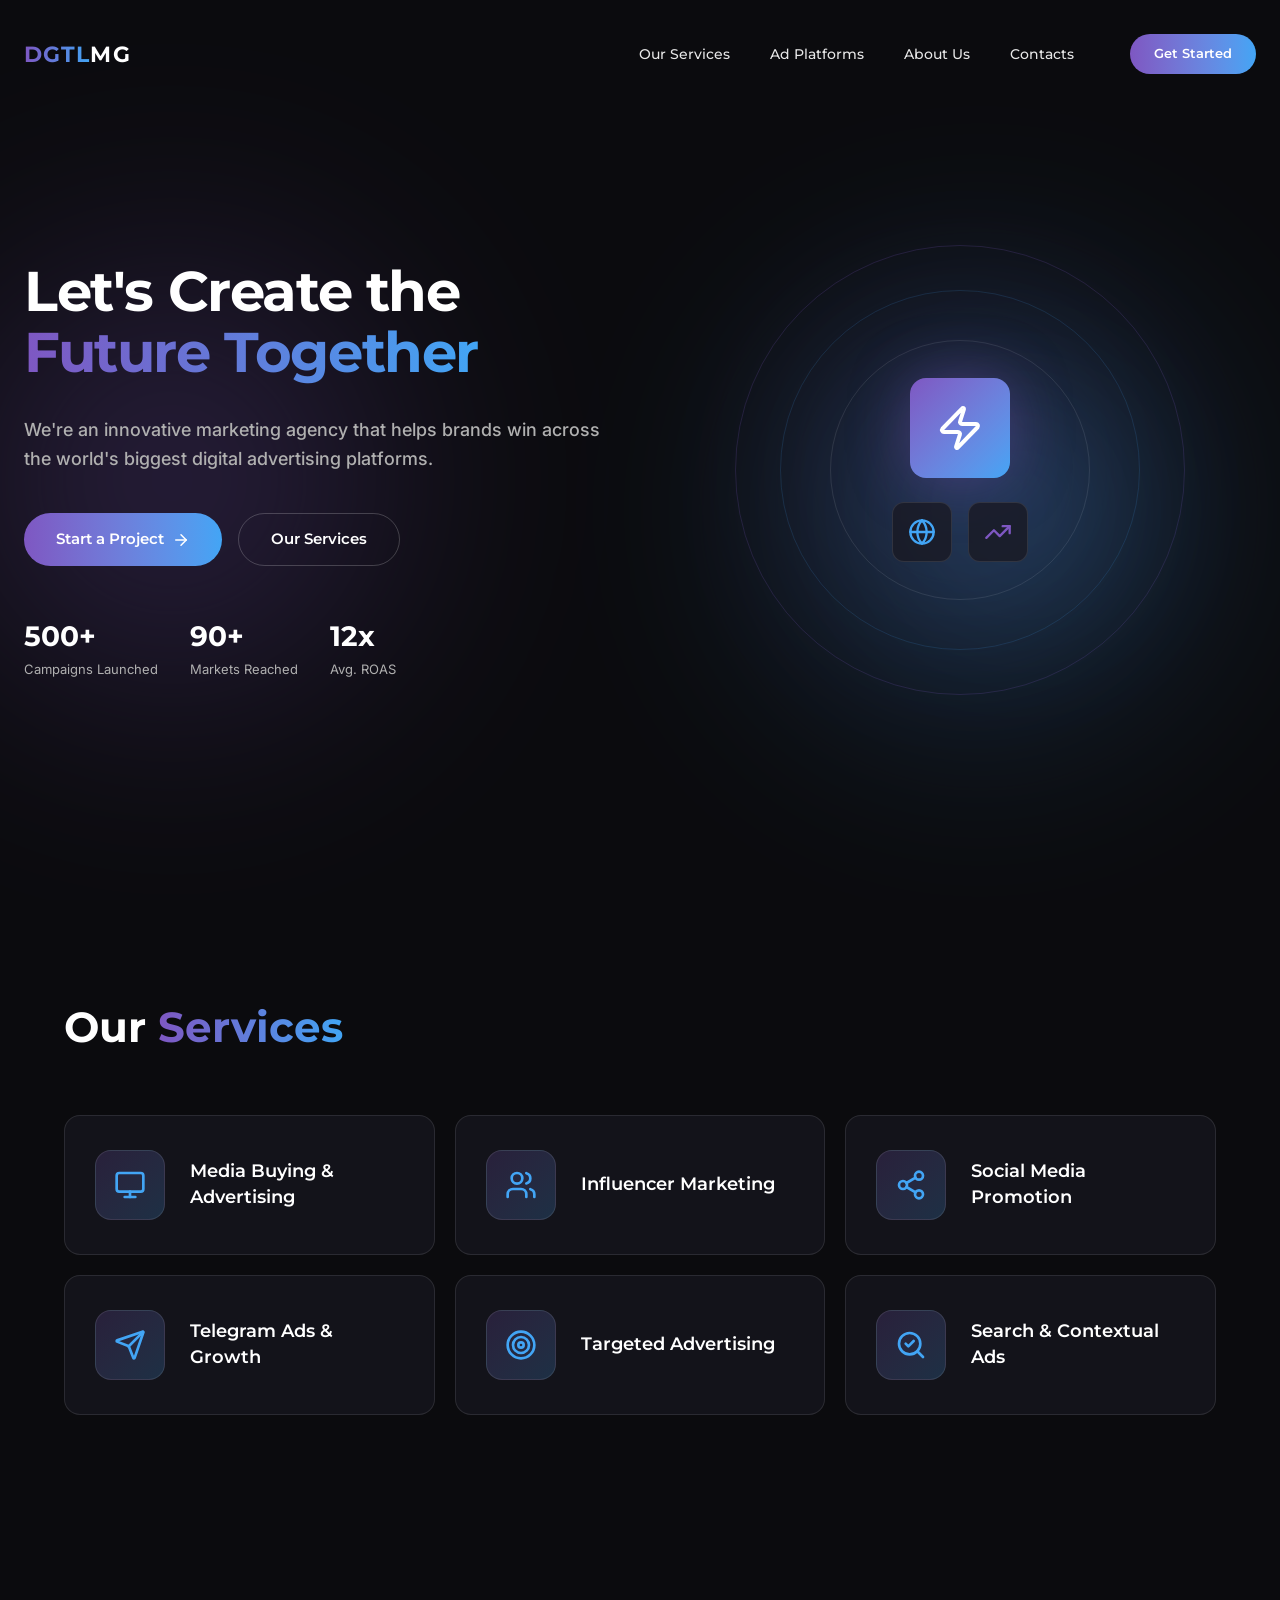
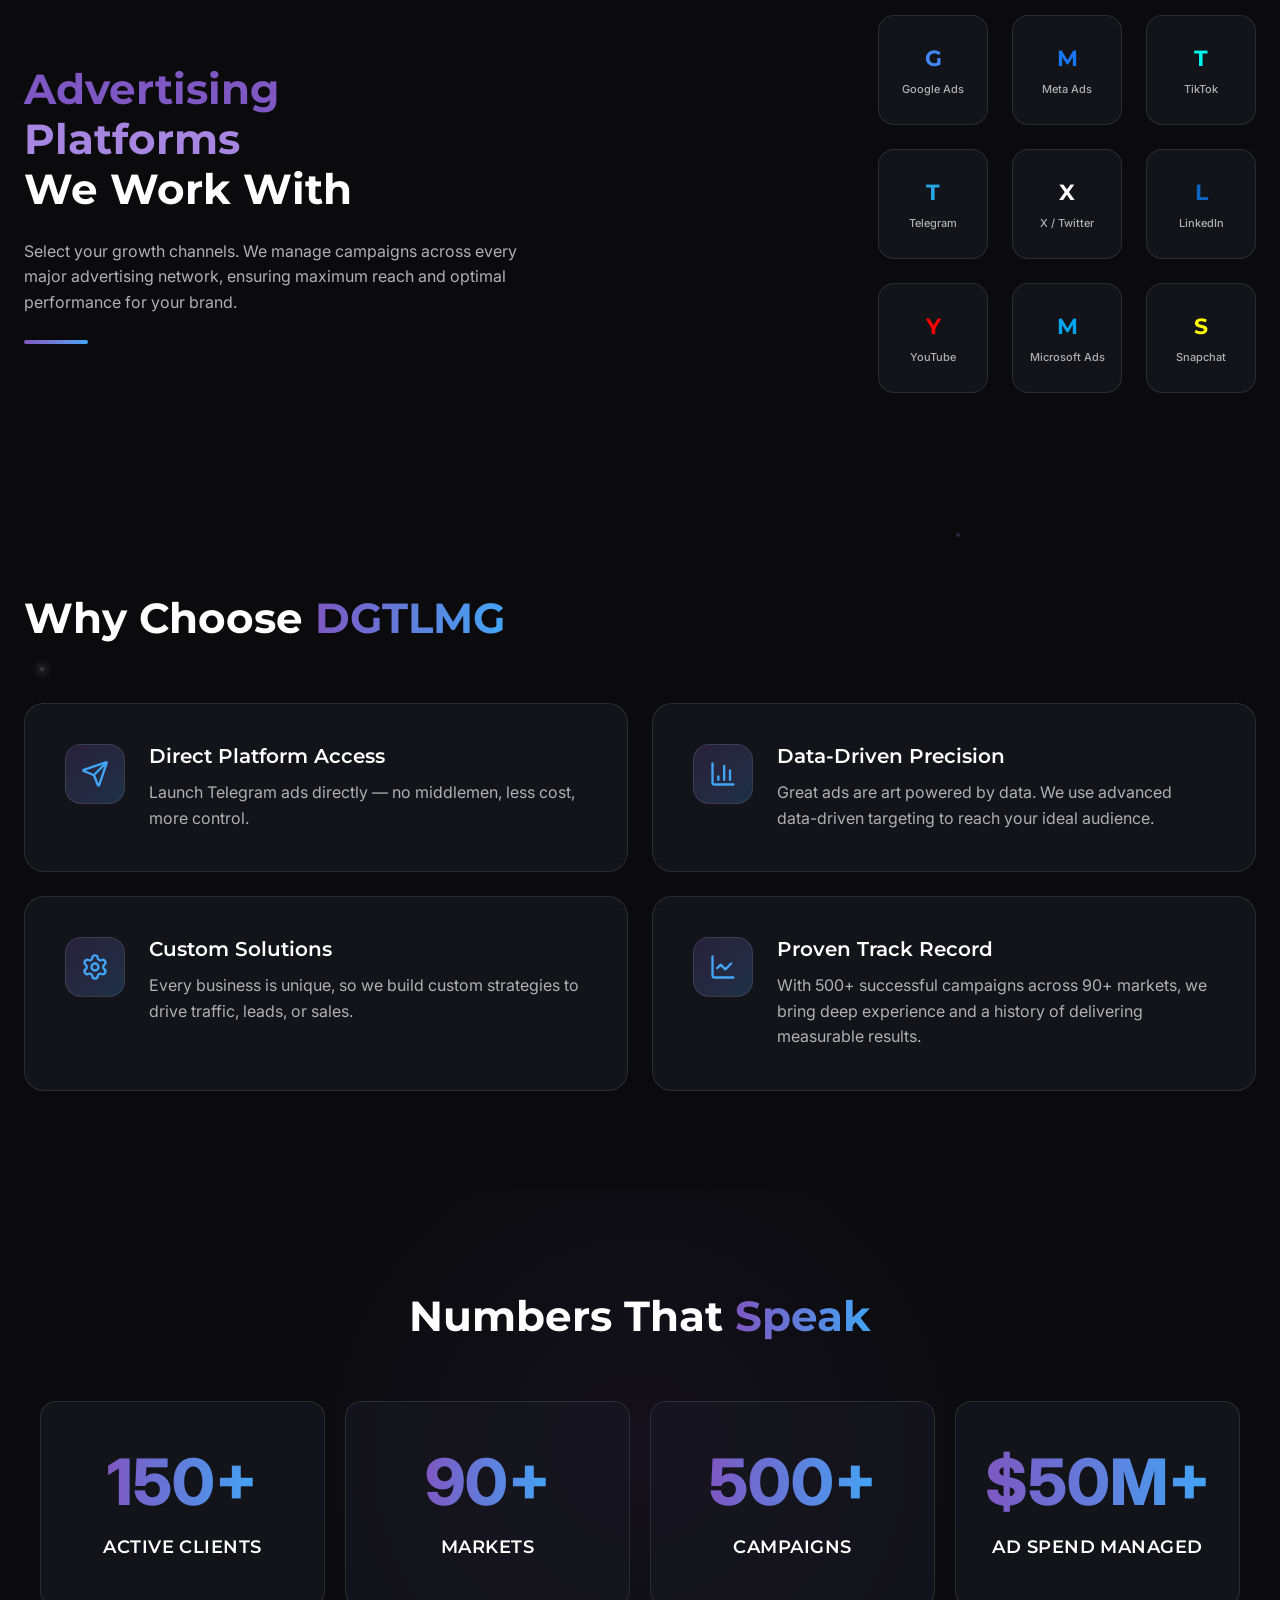
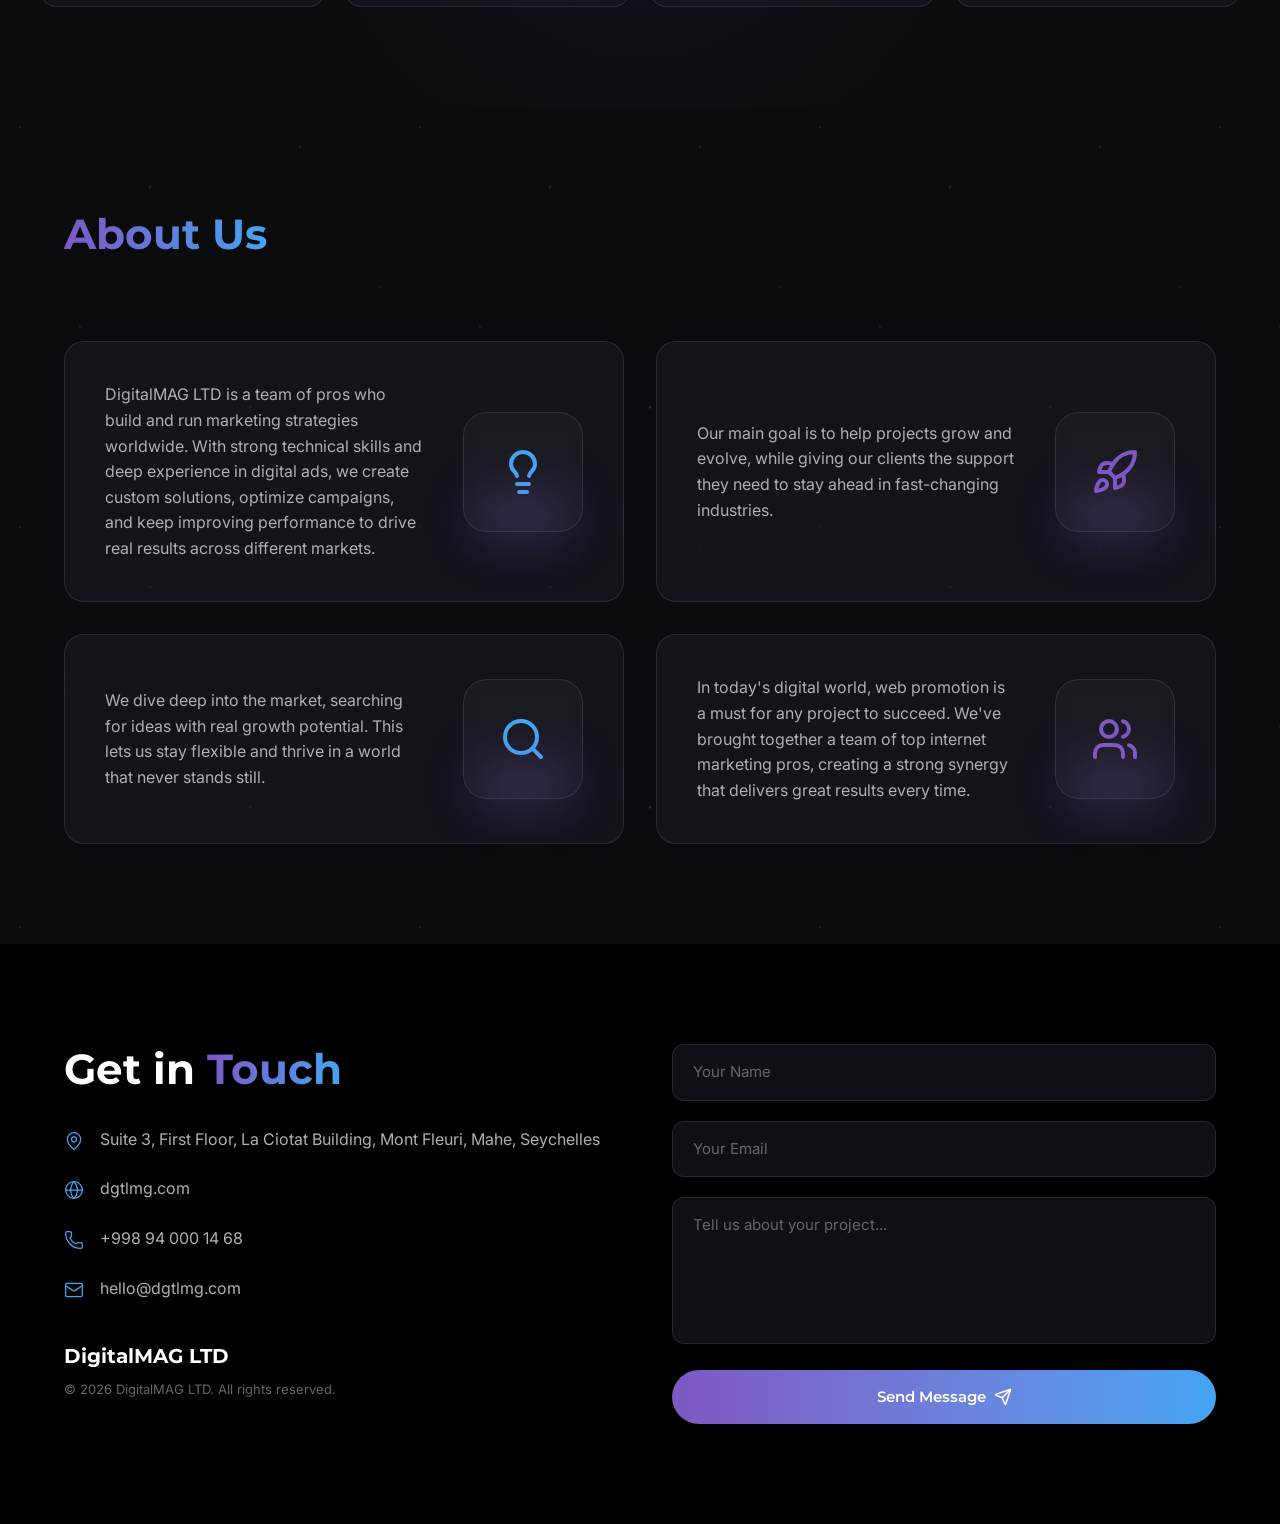
==== index.html @ 343bc70a "Add files via upload" ====
<!DOCTYPE html>
<!-- saved from url=(0044)https://digital-marketing-growth.vercel.app/ -->
<html lang="en"><head><meta http-equiv="Content-Type" content="text/html; charset=UTF-8"><meta name="viewport" content="width=device-width, initial-scale=1"><link rel="preload" href="https://digital-marketing-growth.vercel.app/_next/static/media/4cf2300e9c8272f7-s.p.woff2" as="font" crossorigin="" type="font/woff2"><link rel="preload" href="https://digital-marketing-growth.vercel.app/_next/static/media/93f479601ee12b01-s.p.woff2" as="font" crossorigin="" type="font/woff2"><link rel="stylesheet" href="./index_files/de70bee13400563f.css" data-precedence="next"><link rel="stylesheet" href="./index_files/10db86feacef143e.css" data-precedence="next"><link rel="preload" as="script" fetchpriority="low" href="./index_files/webpack-6a4065611655be22.js"><script src="./index_files/4bd1b696-c023c6e3521b1417.js" async=""></script><script src="./index_files/255-8f20bdc73ed7946c.js" async=""></script><script src="./index_files/main-app-8325d46b281e2127.js" async=""></script><script src="./index_files/861-551e7a9cdf59d67b.js" async=""></script><script src="./index_files/layout-dff4c12f1eebd4c9.js" async=""></script><script src="./index_files/668-45181390eb81a93e.js" async=""></script><script src="./index_files/page-0e454d555f3ea080.js" async=""></script><meta name="next-size-adjust" content=""><title>DGTLMG - Digital Marketing Agency | Performance Advertising</title><meta name="description" content="DGTLMG is a performance-driven digital marketing agency delivering comprehensive advertising solutions across all major global platforms."><link rel="icon" href="https://digital-marketing-growth.vercel.app/favicon.ico" type="image/x-icon" sizes="16x16"><script src="./index_files/polyfills-42372ed130431b0a.js" nomodule=""></script><style type="text/css" data-styled-jsx="">@keyframes spin-slow{from{transform:rotate(0deg)}to{transform:rotate(360deg)}}@keyframes spin-slow-reverse{from{transform:rotate(360deg)}to{transform:rotate(0deg)}}.animate-spin-slow{animation:spin-slow 30s linear infinite}.animate-spin-slow-reverse{animation:spin-slow-reverse 25s linear infinite}</style><script src="./index_files/script.js" defer="" data-sdkn="@vercel/analytics/next" data-sdkv="1.6.1" data-disable-auto-track="1"></script></head><body class="__variable_188709 __variable_9a8899 antialiased"><div hidden=""><!--$--><!--/$--></div><header class="fixed top-0 left-0 right-0 z-[1000] transition-all duration-300 ease-in-out bg-[#0b0b0e]/80 backdrop-blur-md border-b border-white/10 py-3"><div class="container mx-auto px-6"><div class="flex items-center justify-between h-[60px]"><a href="https://digital-marketing-growth.vercel.app/" class="text-white font-display font-bold text-[22px] tracking-wide whitespace-nowrap" style="letter-spacing:0.05em"><span class="text-gradient">DGTL</span>MG</a><nav class="hidden md:flex items-center space-x-10"><a href="https://digital-marketing-growth.vercel.app/#services" class="text-white font-display font-medium text-[14px] opacity-90 hover:text-[#42a5f5] transition-colors duration-200">Our Services</a><a href="https://digital-marketing-growth.vercel.app/#platforms" class="text-white font-display font-medium text-[14px] opacity-90 hover:text-[#42a5f5] transition-colors duration-200">Ad Platforms</a><a href="https://digital-marketing-growth.vercel.app/#about" class="text-white font-display font-medium text-[14px] opacity-90 hover:text-[#42a5f5] transition-colors duration-200">About Us</a><a href="https://digital-marketing-growth.vercel.app/#contact" class="text-white font-display font-medium text-[14px] opacity-90 hover:text-[#42a5f5] transition-colors duration-200">Contacts</a><a href="https://digital-marketing-growth.vercel.app/#contact" class="ml-4 px-6 py-2.5 rounded-full bg-gradient-to-r from-[#7e57c2] to-[#42a5f5] text-white font-display font-semibold text-[13px] hover:opacity-90 transition-opacity duration-200">Get Started</a></nav><button class="md:hidden text-white p-2" aria-label="Toggle Menu"><svg xmlns="http://www.w3.org/2000/svg" width="28" height="28" viewBox="0 0 24 24" fill="none" stroke="currentColor" stroke-width="2" stroke-linecap="round" stroke-linejoin="round" class="lucide lucide-menu" aria-hidden="true"><path d="M4 5h16"></path><path d="M4 12h16"></path><path d="M4 19h16"></path></svg></button></div></div><div class="fixed inset-0 top-[87px] bg-[#0b0b0e] z-[999] transition-transform duration-300 flex flex-col p-8 space-y-6 md:hidden translate-x-full"><a href="https://digital-marketing-growth.vercel.app/#services" class="text-white font-display font-medium text-[20px] hover:text-[#42a5f5]">Our Services</a><a href="https://digital-marketing-growth.vercel.app/#platforms" class="text-white font-display font-medium text-[20px] hover:text-[#42a5f5]">Ad Platforms</a><a href="https://digital-marketing-growth.vercel.app/#about" class="text-white font-display font-medium text-[20px] hover:text-[#42a5f5]">About Us</a><a href="https://digital-marketing-growth.vercel.app/#contact" class="text-white font-display font-medium text-[20px] hover:text-[#42a5f5]">Contacts</a><a href="https://digital-marketing-growth.vercel.app/#contact" class="inline-block text-center px-6 py-3 rounded-full bg-gradient-to-r from-[#7e57c2] to-[#42a5f5] text-white font-display font-semibold text-[16px]">Get Started</a></div></header><section class="jsx-91882acf4100af8b relative min-h-[100vh] w-full bg-[#0b0b0e] overflow-hidden flex items-center pt-[140px] pb-[100px]"><div style="background:radial-gradient(circle, #7e57c2 0%, transparent 70%)" class="jsx-91882acf4100af8b absolute top-[20%] left-[-10%] w-[600px] h-[600px] rounded-full pointer-events-none z-0 opacity-40 blur-[120px]"></div><div style="background:radial-gradient(circle, #42a5f5 0%, transparent 70%)" class="jsx-91882acf4100af8b absolute bottom-[10%] right-[0%] w-[600px] h-[600px] rounded-full pointer-events-none z-0 opacity-30 blur-[100px]"></div><div class="jsx-91882acf4100af8b container relative z-10 mx-auto px-6 grid grid-cols-1 lg:grid-cols-2 lg:gap-12 items-center"><div class="jsx-91882acf4100af8b flex flex-col max-w-[585px] order-2 lg:order-1 mt-10 lg:mt-0"><h1 class="jsx-91882acf4100af8b text-[44px] sm:text-[56px] font-bold text-white leading-[1.1] mb-8 font-display tracking-tight">Let's Create the <br class="jsx-91882acf4100af8b"><span class="jsx-91882acf4100af8b text-gradient">Future Together</span></h1><div class="jsx-91882acf4100af8b space-y-6"><p class="jsx-91882acf4100af8b text-[18px] text-[#b0b0b0] font-medium leading-[1.6] font-body">We're an innovative marketing agency that helps brands win across the world's biggest digital advertising platforms.</p></div><div class="jsx-91882acf4100af8b flex flex-wrap gap-4 mt-10"><a href="https://digital-marketing-growth.vercel.app/#contact" class="jsx-91882acf4100af8b inline-flex items-center gap-2 px-8 py-3.5 rounded-full bg-gradient-to-r from-[#7e57c2] to-[#42a5f5] text-white font-display font-semibold text-[15px] hover:opacity-90 transition-opacity duration-200">Start a Project <svg xmlns="http://www.w3.org/2000/svg" width="18" height="18" viewBox="0 0 24 24" fill="none" stroke="currentColor" stroke-width="2" stroke-linecap="round" stroke-linejoin="round" class="lucide lucide-arrow-right" aria-hidden="true"><path d="M5 12h14"></path><path d="m12 5 7 7-7 7"></path></svg></a><a href="https://digital-marketing-growth.vercel.app/#services" class="jsx-91882acf4100af8b inline-flex items-center gap-2 px-8 py-3.5 rounded-full border border-white/20 text-white font-display font-semibold text-[15px] hover:border-white/40 transition-colors duration-200">Our Services</a></div><div class="jsx-91882acf4100af8b flex gap-8 mt-12"><div class="jsx-91882acf4100af8b"><p class="jsx-91882acf4100af8b text-[28px] font-bold text-white font-display">500+</p><p class="jsx-91882acf4100af8b text-[13px] text-[#b0b0b0]">Campaigns Launched</p></div><div class="jsx-91882acf4100af8b"><p class="jsx-91882acf4100af8b text-[28px] font-bold text-white font-display">90+</p><p class="jsx-91882acf4100af8b text-[13px] text-[#b0b0b0]">Markets Reached</p></div><div class="jsx-91882acf4100af8b"><p class="jsx-91882acf4100af8b text-[28px] font-bold text-white font-display">12x</p><p class="jsx-91882acf4100af8b text-[13px] text-[#b0b0b0]">Avg. ROAS</p></div></div></div><div class="jsx-91882acf4100af8b relative flex justify-center items-center order-1 lg:order-2 h-[400px] sm:h-[500px] lg:h-[600px] w-full"><div class="jsx-91882acf4100af8b absolute w-[350px] h-[350px] md:w-[450px] md:h-[450px] rounded-full border border-[#7e57c2]/20 animate-spin-slow"></div><div class="jsx-91882acf4100af8b absolute w-[280px] h-[280px] md:w-[360px] md:h-[360px] rounded-full border border-[#42a5f5]/15 animate-spin-slow-reverse"></div><div class="jsx-91882acf4100af8b absolute w-[200px] h-[200px] md:w-[260px] md:h-[260px] rounded-full border border-white/10"></div><div class="jsx-91882acf4100af8b relative z-10 flex flex-col items-center gap-6"><div class="jsx-91882acf4100af8b w-[100px] h-[100px] rounded-2xl bg-gradient-to-br from-[#7e57c2] to-[#42a5f5] flex items-center justify-center shadow-[0_0_60px_rgba(126,87,194,0.4)]"><svg xmlns="http://www.w3.org/2000/svg" width="48" height="48" viewBox="0 0 24 24" fill="none" stroke="currentColor" stroke-width="2" stroke-linecap="round" stroke-linejoin="round" class="lucide lucide-zap text-white" aria-hidden="true"><path d="M4 14a1 1 0 0 1-.78-1.63l9.9-10.2a.5.5 0 0 1 .86.46l-1.92 6.02A1 1 0 0 0 13 10h7a1 1 0 0 1 .78 1.63l-9.9 10.2a.5.5 0 0 1-.86-.46l1.92-6.02A1 1 0 0 0 11 14z"></path></svg></div><div class="jsx-91882acf4100af8b flex gap-4"><div class="jsx-91882acf4100af8b w-[60px] h-[60px] rounded-xl bg-[rgba(25,25,35,0.8)] border border-white/10 flex items-center justify-center"><svg xmlns="http://www.w3.org/2000/svg" width="28" height="28" viewBox="0 0 24 24" fill="none" stroke="currentColor" stroke-width="2" stroke-linecap="round" stroke-linejoin="round" class="lucide lucide-globe text-[#42a5f5]" aria-hidden="true"><circle cx="12" cy="12" r="10"></circle><path d="M12 2a14.5 14.5 0 0 0 0 20 14.5 14.5 0 0 0 0-20"></path><path d="M2 12h20"></path></svg></div><div class="jsx-91882acf4100af8b w-[60px] h-[60px] rounded-xl bg-[rgba(25,25,35,0.8)] border border-white/10 flex items-center justify-center"><svg xmlns="http://www.w3.org/2000/svg" width="28" height="28" viewBox="0 0 24 24" fill="none" stroke="currentColor" stroke-width="2" stroke-linecap="round" stroke-linejoin="round" class="lucide lucide-trending-up text-[#7e57c2]" aria-hidden="true"><path d="M16 7h6v6"></path><path d="m22 7-8.5 8.5-5-5L2 17"></path></svg></div></div></div><div class="jsx-91882acf4100af8b absolute w-[250px] h-[250px] bg-[#7e57c2] rounded-full blur-[100px] opacity-20"></div><div class="jsx-91882acf4100af8b absolute w-[200px] h-[200px] bg-[#42a5f5] rounded-full blur-[80px] opacity-15 translate-x-[60px] translate-y-[40px]"></div></div></div></section><section id="services" class="relative py-[100px] overflow-hidden"><div class="container mx-auto px-6 max-w-[1200px]"><div class="mb-[60px]"><h2 class="text-[42px] font-bold font-display leading-[1.3] text-white">Our <span class="text-gradient">Services</span></h2></div><div class="grid grid-cols-1 md:grid-cols-2 lg:grid-cols-3 gap-[20px]"><div class="glass-card group relative p-[30px] rounded-[1rem] flex items-center gap-[25px] min-h-[140px] overflow-hidden"><div class="relative flex-shrink-0 w-[70px] h-[70px] rounded-2xl bg-gradient-to-br from-[#7e57c2]/20 to-[#42a5f5]/20 border border-white/10 flex items-center justify-center transition-transform duration-300 group-hover:scale-110"><svg xmlns="http://www.w3.org/2000/svg" width="32" height="32" viewBox="0 0 24 24" fill="none" stroke="currentColor" stroke-width="2" stroke-linecap="round" stroke-linejoin="round" class="lucide lucide-monitor text-[#42a5f5] relative z-10" aria-hidden="true"><rect width="20" height="14" x="2" y="3" rx="2"></rect><line x1="8" x2="16" y1="21" y2="21"></line><line x1="12" x2="12" y1="17" y2="21"></line></svg></div><div class="relative z-10 flex-grow"><h3 class="text-[18px] font-semibold font-display text-white leading-[1.4] transition-colors duration-300 group-hover:text-[#42a5f5]">Media Buying &amp; Advertising</h3></div></div><div class="glass-card group relative p-[30px] rounded-[1rem] flex items-center gap-[25px] min-h-[140px] overflow-hidden"><div class="relative flex-shrink-0 w-[70px] h-[70px] rounded-2xl bg-gradient-to-br from-[#7e57c2]/20 to-[#42a5f5]/20 border border-white/10 flex items-center justify-center transition-transform duration-300 group-hover:scale-110"><svg xmlns="http://www.w3.org/2000/svg" width="32" height="32" viewBox="0 0 24 24" fill="none" stroke="currentColor" stroke-width="2" stroke-linecap="round" stroke-linejoin="round" class="lucide lucide-users text-[#42a5f5] relative z-10" aria-hidden="true"><path d="M16 21v-2a4 4 0 0 0-4-4H6a4 4 0 0 0-4 4v2"></path><path d="M16 3.128a4 4 0 0 1 0 7.744"></path><path d="M22 21v-2a4 4 0 0 0-3-3.87"></path><circle cx="9" cy="7" r="4"></circle></svg></div><div class="relative z-10 flex-grow"><h3 class="text-[18px] font-semibold font-display text-white leading-[1.4] transition-colors duration-300 group-hover:text-[#42a5f5]">Influencer Marketing</h3></div></div><div class="glass-card group relative p-[30px] rounded-[1rem] flex items-center gap-[25px] min-h-[140px] overflow-hidden"><div class="relative flex-shrink-0 w-[70px] h-[70px] rounded-2xl bg-gradient-to-br from-[#7e57c2]/20 to-[#42a5f5]/20 border border-white/10 flex items-center justify-center transition-transform duration-300 group-hover:scale-110"><svg xmlns="http://www.w3.org/2000/svg" width="32" height="32" viewBox="0 0 24 24" fill="none" stroke="currentColor" stroke-width="2" stroke-linecap="round" stroke-linejoin="round" class="lucide lucide-share2 lucide-share-2 text-[#42a5f5] relative z-10" aria-hidden="true"><circle cx="18" cy="5" r="3"></circle><circle cx="6" cy="12" r="3"></circle><circle cx="18" cy="19" r="3"></circle><line x1="8.59" x2="15.42" y1="13.51" y2="17.49"></line><line x1="15.41" x2="8.59" y1="6.51" y2="10.49"></line></svg></div><div class="relative z-10 flex-grow"><h3 class="text-[18px] font-semibold font-display text-white leading-[1.4] transition-colors duration-300 group-hover:text-[#42a5f5]">Social Media Promotion</h3></div></div><div class="glass-card group relative p-[30px] rounded-[1rem] flex items-center gap-[25px] min-h-[140px] overflow-hidden"><div class="relative flex-shrink-0 w-[70px] h-[70px] rounded-2xl bg-gradient-to-br from-[#7e57c2]/20 to-[#42a5f5]/20 border border-white/10 flex items-center justify-center transition-transform duration-300 group-hover:scale-110"><svg xmlns="http://www.w3.org/2000/svg" width="32" height="32" viewBox="0 0 24 24" fill="none" stroke="currentColor" stroke-width="2" stroke-linecap="round" stroke-linejoin="round" class="lucide lucide-send text-[#42a5f5] relative z-10" aria-hidden="true"><path d="M14.536 21.686a.5.5 0 0 0 .937-.024l6.5-19a.496.496 0 0 0-.635-.635l-19 6.5a.5.5 0 0 0-.024.937l7.93 3.18a2 2 0 0 1 1.112 1.11z"></path><path d="m21.854 2.147-10.94 10.939"></path></svg></div><div class="relative z-10 flex-grow"><h3 class="text-[18px] font-semibold font-display text-white leading-[1.4] transition-colors duration-300 group-hover:text-[#42a5f5]">Telegram Ads &amp; Growth</h3></div></div><div class="glass-card group relative p-[30px] rounded-[1rem] flex items-center gap-[25px] min-h-[140px] overflow-hidden"><div class="relative flex-shrink-0 w-[70px] h-[70px] rounded-2xl bg-gradient-to-br from-[#7e57c2]/20 to-[#42a5f5]/20 border border-white/10 flex items-center justify-center transition-transform duration-300 group-hover:scale-110"><svg xmlns="http://www.w3.org/2000/svg" width="32" height="32" viewBox="0 0 24 24" fill="none" stroke="currentColor" stroke-width="2" stroke-linecap="round" stroke-linejoin="round" class="lucide lucide-target text-[#42a5f5] relative z-10" aria-hidden="true"><circle cx="12" cy="12" r="10"></circle><circle cx="12" cy="12" r="6"></circle><circle cx="12" cy="12" r="2"></circle></svg></div><div class="relative z-10 flex-grow"><h3 class="text-[18px] font-semibold font-display text-white leading-[1.4] transition-colors duration-300 group-hover:text-[#42a5f5]">Targeted Advertising</h3></div></div><div class="glass-card group relative p-[30px] rounded-[1rem] flex items-center gap-[25px] min-h-[140px] overflow-hidden"><div class="relative flex-shrink-0 w-[70px] h-[70px] rounded-2xl bg-gradient-to-br from-[#7e57c2]/20 to-[#42a5f5]/20 border border-white/10 flex items-center justify-center transition-transform duration-300 group-hover:scale-110"><svg xmlns="http://www.w3.org/2000/svg" width="32" height="32" viewBox="0 0 24 24" fill="none" stroke="currentColor" stroke-width="2" stroke-linecap="round" stroke-linejoin="round" class="lucide lucide-search-check text-[#42a5f5] relative z-10" aria-hidden="true"><path d="m8 11 2 2 4-4"></path><circle cx="11" cy="11" r="8"></circle><path d="m21 21-4.3-4.3"></path></svg></div><div class="relative z-10 flex-grow"><h3 class="text-[18px] font-semibold font-display text-white leading-[1.4] transition-colors duration-300 group-hover:text-[#42a5f5]">Search &amp; Contextual Ads</h3></div></div></div></div></section><section id="platforms" class="relative overflow-hidden pt-[100px] pb-[100px] bg-[#0b0b0e]"><div class="container mx-auto px-6"><div class="flex flex-col lg:flex-row items-center justify-between gap-12 lg:gap-20"><div class="w-full lg:w-1/2 max-w-[500px]"><h2 class="text-[32px] md:text-[42px] font-display font-bold leading-[1.2] mb-6"><span class="text-[#7e57c2]">Advertising</span><br><span class="text-[#a686e0]">Platforms</span><br><span class="text-white">We Work With</span></h2><p class="text-[#b0b0b0] text-[16px] leading-[1.6] mb-6">Select your growth channels. We manage campaigns across every major advertising network, ensuring maximum reach and optimal performance for your brand.</p><div class="w-16 h-1 bg-gradient-to-r from-[#7e57c2] to-[#42a5f5] rounded-full hidden lg:block"></div></div><div class="w-full lg:w-1/2 flex justify-center lg:justify-end"><div class="grid grid-cols-3 gap-4 md:gap-6"><div class="glass-card w-[90px] h-[90px] md:w-[110px] md:h-[110px] rounded-[1rem] flex flex-col items-center justify-center gap-2 p-3 group transition-all duration-300 hover:shadow-[0_0_25px_rgba(126,87,194,0.3)] hover:border-white/25"><span class="text-[22px] font-bold font-display" style="color:#4285F4">G</span><span class="text-[10px] md:text-[11px] text-[#b0b0b0] font-medium text-center leading-tight group-hover:text-white transition-colors">Google Ads</span></div><div class="glass-card w-[90px] h-[90px] md:w-[110px] md:h-[110px] rounded-[1rem] flex flex-col items-center justify-center gap-2 p-3 group transition-all duration-300 hover:shadow-[0_0_25px_rgba(126,87,194,0.3)] hover:border-white/25"><span class="text-[22px] font-bold font-display" style="color:#1877F2">M</span><span class="text-[10px] md:text-[11px] text-[#b0b0b0] font-medium text-center leading-tight group-hover:text-white transition-colors">Meta Ads</span></div><div class="glass-card w-[90px] h-[90px] md:w-[110px] md:h-[110px] rounded-[1rem] flex flex-col items-center justify-center gap-2 p-3 group transition-all duration-300 hover:shadow-[0_0_25px_rgba(126,87,194,0.3)] hover:border-white/25"><span class="text-[22px] font-bold font-display" style="color:#00F2EA">T</span><span class="text-[10px] md:text-[11px] text-[#b0b0b0] font-medium text-center leading-tight group-hover:text-white transition-colors">TikTok</span></div><div class="glass-card w-[90px] h-[90px] md:w-[110px] md:h-[110px] rounded-[1rem] flex flex-col items-center justify-center gap-2 p-3 group transition-all duration-300 hover:shadow-[0_0_25px_rgba(126,87,194,0.3)] hover:border-white/25"><span class="text-[22px] font-bold font-display" style="color:#26A5E4">T</span><span class="text-[10px] md:text-[11px] text-[#b0b0b0] font-medium text-center leading-tight group-hover:text-white transition-colors">Telegram</span></div><div class="glass-card w-[90px] h-[90px] md:w-[110px] md:h-[110px] rounded-[1rem] flex flex-col items-center justify-center gap-2 p-3 group transition-all duration-300 hover:shadow-[0_0_25px_rgba(126,87,194,0.3)] hover:border-white/25"><span class="text-[22px] font-bold font-display" style="color:#ffffff">X</span><span class="text-[10px] md:text-[11px] text-[#b0b0b0] font-medium text-center leading-tight group-hover:text-white transition-colors">X / Twitter</span></div><div class="glass-card w-[90px] h-[90px] md:w-[110px] md:h-[110px] rounded-[1rem] flex flex-col items-center justify-center gap-2 p-3 group transition-all duration-300 hover:shadow-[0_0_25px_rgba(126,87,194,0.3)] hover:border-white/25"><span class="text-[22px] font-bold font-display" style="color:#0A66C2">L</span><span class="text-[10px] md:text-[11px] text-[#b0b0b0] font-medium text-center leading-tight group-hover:text-white transition-colors">LinkedIn</span></div><div class="glass-card w-[90px] h-[90px] md:w-[110px] md:h-[110px] rounded-[1rem] flex flex-col items-center justify-center gap-2 p-3 group transition-all duration-300 hover:shadow-[0_0_25px_rgba(126,87,194,0.3)] hover:border-white/25"><span class="text-[22px] font-bold font-display" style="color:#FF0000">Y</span><span class="text-[10px] md:text-[11px] text-[#b0b0b0] font-medium text-center leading-tight group-hover:text-white transition-colors">YouTube</span></div><div class="glass-card w-[90px] h-[90px] md:w-[110px] md:h-[110px] rounded-[1rem] flex flex-col items-center justify-center gap-2 p-3 group transition-all duration-300 hover:shadow-[0_0_25px_rgba(126,87,194,0.3)] hover:border-white/25"><span class="text-[22px] font-bold font-display" style="color:#00A4EF">M</span><span class="text-[10px] md:text-[11px] text-[#b0b0b0] font-medium text-center leading-tight group-hover:text-white transition-colors">Microsoft Ads</span></div><div class="glass-card w-[90px] h-[90px] md:w-[110px] md:h-[110px] rounded-[1rem] flex flex-col items-center justify-center gap-2 p-3 group transition-all duration-300 hover:shadow-[0_0_25px_rgba(126,87,194,0.3)] hover:border-white/25"><span class="text-[22px] font-bold font-display" style="color:#FFFC00">S</span><span class="text-[10px] md:text-[11px] text-[#b0b0b0] font-medium text-center leading-tight group-hover:text-white transition-colors">Snapchat</span></div></div></div></div></div></section><section id="advantages" class="relative w-full py-[100px] overflow-hidden" style="background-color:#0B0B0E"><div class="container mx-auto px-6 relative z-10"><div class="mb-[60px]"><h2 class="text-[42px] font-bold font-display text-white leading-[1.2]">Why Choose <span class="text-gradient">DGTLMG</span></h2></div><div class="grid grid-cols-1 md:grid-cols-2 gap-6"><div class="glass-card group p-8 lg:p-10 rounded-[20px] flex gap-6"><div class="flex-shrink-0 w-[60px] h-[60px] rounded-2xl bg-gradient-to-br from-[#7e57c2]/20 to-[#42a5f5]/20 border border-white/10 flex items-center justify-center"><svg xmlns="http://www.w3.org/2000/svg" width="28" height="28" viewBox="0 0 24 24" fill="none" stroke="currentColor" stroke-width="2" stroke-linecap="round" stroke-linejoin="round" class="lucide lucide-send text-[#42a5f5]" aria-hidden="true"><path d="M14.536 21.686a.5.5 0 0 0 .937-.024l6.5-19a.496.496 0 0 0-.635-.635l-19 6.5a.5.5 0 0 0-.024.937l7.93 3.18a2 2 0 0 1 1.112 1.11z"></path><path d="m21.854 2.147-10.94 10.939"></path></svg></div><div><h3 class="text-[20px] font-semibold font-display text-white mb-3 group-hover:text-[#42a5f5] transition-colors">Direct Platform Access</h3><p class="text-[#b0b0b0] text-[16px] leading-[1.6]">Launch Telegram ads directly — no middlemen, less cost, more control.</p></div></div><div class="glass-card group p-8 lg:p-10 rounded-[20px] flex gap-6"><div class="flex-shrink-0 w-[60px] h-[60px] rounded-2xl bg-gradient-to-br from-[#7e57c2]/20 to-[#42a5f5]/20 border border-white/10 flex items-center justify-center"><svg xmlns="http://www.w3.org/2000/svg" width="28" height="28" viewBox="0 0 24 24" fill="none" stroke="currentColor" stroke-width="2" stroke-linecap="round" stroke-linejoin="round" class="lucide lucide-chart-column text-[#42a5f5]" aria-hidden="true"><path d="M3 3v16a2 2 0 0 0 2 2h16"></path><path d="M18 17V9"></path><path d="M13 17V5"></path><path d="M8 17v-3"></path></svg></div><div><h3 class="text-[20px] font-semibold font-display text-white mb-3 group-hover:text-[#42a5f5] transition-colors">Data-Driven Precision</h3><p class="text-[#b0b0b0] text-[16px] leading-[1.6]">Great ads are art powered by data. We use advanced data-driven targeting to reach your ideal audience.</p></div></div><div class="glass-card group p-8 lg:p-10 rounded-[20px] flex gap-6"><div class="flex-shrink-0 w-[60px] h-[60px] rounded-2xl bg-gradient-to-br from-[#7e57c2]/20 to-[#42a5f5]/20 border border-white/10 flex items-center justify-center"><svg xmlns="http://www.w3.org/2000/svg" width="28" height="28" viewBox="0 0 24 24" fill="none" stroke="currentColor" stroke-width="2" stroke-linecap="round" stroke-linejoin="round" class="lucide lucide-settings text-[#42a5f5]" aria-hidden="true"><path d="M9.671 4.136a2.34 2.34 0 0 1 4.659 0 2.34 2.34 0 0 0 3.319 1.915 2.34 2.34 0 0 1 2.33 4.033 2.34 2.34 0 0 0 0 3.831 2.34 2.34 0 0 1-2.33 4.033 2.34 2.34 0 0 0-3.319 1.915 2.34 2.34 0 0 1-4.659 0 2.34 2.34 0 0 0-3.32-1.915 2.34 2.34 0 0 1-2.33-4.033 2.34 2.34 0 0 0 0-3.831A2.34 2.34 0 0 1 6.35 6.051a2.34 2.34 0 0 0 3.319-1.915"></path><circle cx="12" cy="12" r="3"></circle></svg></div><div><h3 class="text-[20px] font-semibold font-display text-white mb-3 group-hover:text-[#42a5f5] transition-colors">Custom Solutions</h3><p class="text-[#b0b0b0] text-[16px] leading-[1.6]">Every business is unique, so we build custom strategies to drive traffic, leads, or sales.</p></div></div><div class="glass-card group p-8 lg:p-10 rounded-[20px] flex gap-6"><div class="flex-shrink-0 w-[60px] h-[60px] rounded-2xl bg-gradient-to-br from-[#7e57c2]/20 to-[#42a5f5]/20 border border-white/10 flex items-center justify-center"><svg xmlns="http://www.w3.org/2000/svg" width="28" height="28" viewBox="0 0 24 24" fill="none" stroke="currentColor" stroke-width="2" stroke-linecap="round" stroke-linejoin="round" class="lucide lucide-chart-line text-[#42a5f5]" aria-hidden="true"><path d="M3 3v16a2 2 0 0 0 2 2h16"></path><path d="m19 9-5 5-4-4-3 3"></path></svg></div><div><h3 class="text-[20px] font-semibold font-display text-white mb-3 group-hover:text-[#42a5f5] transition-colors">Proven Track Record</h3><p class="text-[#b0b0b0] text-[16px] leading-[1.6]">With 500+ successful campaigns across 90+ markets, we bring deep experience and a history of delivering measurable results.</p></div></div></div></div><div class="absolute top-1/4 left-10 w-1 h-1 bg-white/20 rounded-full shadow-[0_0_10px_white]"></div><div class="absolute bottom-1/3 left-1/4 w-0.5 h-0.5 bg-blue-400/30 rounded-full"></div><div class="absolute top-10 right-1/4 w-1 h-1 bg-purple-400/20 rounded-full"></div></section><section class="relative py-[100px] overflow-hidden bg-[#0B0B0E]"><div class="absolute top-1/2 left-1/2 -translate-x-1/2 -translate-y-1/2 w-[800px] h-[600px] opacity-20 pointer-events-none z-0" style="background:radial-gradient(circle, rgba(126, 87, 194, 0.4) 0%, rgba(11, 11, 14, 0) 70%)"></div><div class="container relative z-10 mx-auto px-6"><h2 class="text-center text-white font-display text-[32px] md:text-[42px] font-bold mb-[60px] leading-[1.2]">Numbers That <span class="text-gradient">Speak</span></h2><div class="grid grid-cols-1 sm:grid-cols-2 lg:grid-cols-4 gap-5 max-w-[1200px] mx-auto"><div class="glass-card flex flex-col items-center justify-center py-[45px] px-[20px] rounded-[1rem]"><span class="text-[48px] md:text-[64px] font-[800] leading-[1.1] mb-4" style="background-image:linear-gradient(to right, #7e57c2, #42a5f5);-webkit-background-clip:text;-webkit-text-fill-color:transparent">150+</span><span class="text-white font-display text-[16px] md:text-[18px] font-semibold tracking-wide uppercase">Active Clients</span></div><div class="glass-card flex flex-col items-center justify-center py-[45px] px-[20px] rounded-[1rem]"><span class="text-[48px] md:text-[64px] font-[800] leading-[1.1] mb-4" style="background-image:linear-gradient(to right, #7e57c2, #42a5f5);-webkit-background-clip:text;-webkit-text-fill-color:transparent">90+</span><span class="text-white font-display text-[16px] md:text-[18px] font-semibold tracking-wide uppercase">Markets</span></div><div class="glass-card flex flex-col items-center justify-center py-[45px] px-[20px] rounded-[1rem]"><span class="text-[48px] md:text-[64px] font-[800] leading-[1.1] mb-4" style="background-image:linear-gradient(to right, #7e57c2, #42a5f5);-webkit-background-clip:text;-webkit-text-fill-color:transparent">500+</span><span class="text-white font-display text-[16px] md:text-[18px] font-semibold tracking-wide uppercase">Campaigns</span></div><div class="glass-card flex flex-col items-center justify-center py-[45px] px-[20px] rounded-[1rem]"><span class="text-[48px] md:text-[64px] font-[800] leading-[1.1] mb-4" style="background-image:linear-gradient(to right, #7e57c2, #42a5f5);-webkit-background-clip:text;-webkit-text-fill-color:transparent">$50M+</span><span class="text-white font-display text-[16px] md:text-[18px] font-semibold tracking-wide uppercase">Ad Spend Managed</span></div></div></div></section><section id="about" class="relative w-full overflow-hidden bg-[#0b0b0e] py-[100px] font-body"><div class="absolute inset-0 z-0 opacity-40 pointer-events-none"><svg width="100%" height="100%" xmlns="http://www.w3.org/2000/svg"><pattern id="plexus" x="0" y="0" width="400" height="400" patternUnits="userSpaceOnUse"><circle cx="20" cy="20" r="1" fill="#42a5f5" opacity="0.5"></circle><circle cx="150" cy="80" r="1.5" fill="#7e57c2" opacity="0.6"></circle><circle cx="300" cy="40" r="1" fill="#42a5f5" opacity="0.4"></circle><circle cx="80" cy="220" r="1" fill="#7e57c2" opacity="0.5"></circle><circle cx="250" cy="300" r="1.5" fill="#42a5f5" opacity="0.6"></circle><circle cx="380" cy="180" r="1" fill="#7e57c2" opacity="0.4"></circle><line x1="20" y1="20" x2="150" y2="80" stroke="rgba(255,255,255,0.05)" stroke-width="0.5"></line><line x1="150" y1="80" x2="300" y2="40" stroke="rgba(255,255,255,0.05)" stroke-width="0.5"></line><line x1="20" y1="20" x2="80" y2="220" stroke="rgba(255,255,255,0.05)" stroke-width="0.5"></line><line x1="80" y1="220" x2="250" y2="300" stroke="rgba(255,255,255,0.05)" stroke-width="0.5"></line></pattern><rect width="100%" height="100%" fill="url(#plexus)"></rect></svg></div><div class="container relative z-10 px-6 mx-auto max-w-[1200px]"><div class="mb-[60px] md:mb-[80px]"><h2 class="text-[42px] font-bold font-display text-white mb-2 leading-[1.3]"><span class="text-gradient">About Us</span></h2></div><div class="grid grid-cols-1 md:grid-cols-2 gap-5 lg:gap-8"><div class="glass-card group flex flex-col md:flex-row items-center p-8 lg:p-10 rounded-[20px]"><div class="flex-1 order-2 md:order-1 mt-6 md:mt-0"><p class="text-[#b0b0b0] text-[16px] leading-[1.6] text-left">DigitalMAG LTD is a team of pros who build and run marketing strategies worldwide. With strong technical skills and deep experience in digital ads, we create custom solutions, optimize campaigns, and keep improving performance to drive real results across different markets.</p></div><div class="relative w-[120px] h-[120px] flex-shrink-0 order-1 md:order-2 md:ml-10 rounded-[24px] bg-[rgba(255,255,255,0.03)] border border-[rgba(255,255,255,0.1)] backdrop-blur-[8px] flex items-center justify-center"><svg xmlns="http://www.w3.org/2000/svg" width="48" height="48" viewBox="0 0 24 24" fill="none" stroke="currentColor" stroke-width="2" stroke-linecap="round" stroke-linejoin="round" class="lucide lucide-lightbulb text-[#42a5f5]" aria-hidden="true"><path d="M15 14c.2-1 .7-1.7 1.5-2.5 1-.9 1.5-2.2 1.5-3.5A6 6 0 0 0 6 8c0 1 .2 2.2 1.5 3.5.7.7 1.3 1.5 1.5 2.5"></path><path d="M9 18h6"></path><path d="M10 22h4"></path></svg><div class="absolute bottom-[-10px] w-[80%] h-[40%] bg-[#7e57c2] blur-[25px] opacity-30 group-hover:opacity-50 transition-opacity"></div></div></div><div class="glass-card group flex flex-col md:flex-row items-center p-8 lg:p-10 rounded-[20px]"><div class="flex-1 order-2 md:order-1 mt-6 md:mt-0"><p class="text-[#b0b0b0] text-[16px] leading-[1.6] text-left">Our main goal is to help projects grow and evolve, while giving our clients the support they need to stay ahead in fast-changing industries.</p></div><div class="relative w-[120px] h-[120px] flex-shrink-0 order-1 md:order-2 md:ml-10 rounded-[24px] bg-[rgba(255,255,255,0.03)] border border-[rgba(255,255,255,0.1)] backdrop-blur-[8px] flex items-center justify-center"><svg xmlns="http://www.w3.org/2000/svg" width="48" height="48" viewBox="0 0 24 24" fill="none" stroke="currentColor" stroke-width="2" stroke-linecap="round" stroke-linejoin="round" class="lucide lucide-rocket text-[#7e57c2]" aria-hidden="true"><path d="M4.5 16.5c-1.5 1.26-2 5-2 5s3.74-.5 5-2c.71-.84.7-2.13-.09-2.91a2.18 2.18 0 0 0-2.91-.09z"></path><path d="m12 15-3-3a22 22 0 0 1 2-3.95A12.88 12.88 0 0 1 22 2c0 2.72-.78 7.5-6 11a22.35 22.35 0 0 1-4 2z"></path><path d="M9 12H4s.55-3.03 2-4c1.62-1.08 5 0 5 0"></path><path d="M12 15v5s3.03-.55 4-2c1.08-1.62 0-5 0-5"></path></svg><div class="absolute bottom-[-10px] w-[80%] h-[40%] bg-[#7e57c2] blur-[25px] opacity-30 group-hover:opacity-50 transition-opacity"></div></div></div><div class="glass-card group flex flex-col md:flex-row items-center p-8 lg:p-10 rounded-[20px]"><div class="flex-1 order-2 md:order-1 mt-6 md:mt-0"><p class="text-[#b0b0b0] text-[16px] leading-[1.6] text-left">We dive deep into the market, searching for ideas with real growth potential. This lets us stay flexible and thrive in a world that never stands still.</p></div><div class="relative w-[120px] h-[120px] flex-shrink-0 order-1 md:order-2 md:ml-10 rounded-[24px] bg-[rgba(255,255,255,0.03)] border border-[rgba(255,255,255,0.1)] backdrop-blur-[8px] flex items-center justify-center"><svg xmlns="http://www.w3.org/2000/svg" width="48" height="48" viewBox="0 0 24 24" fill="none" stroke="currentColor" stroke-width="2" stroke-linecap="round" stroke-linejoin="round" class="lucide lucide-search text-[#42a5f5]" aria-hidden="true"><path d="m21 21-4.34-4.34"></path><circle cx="11" cy="11" r="8"></circle></svg><div class="absolute bottom-[-10px] w-[80%] h-[40%] bg-[#7e57c2] blur-[25px] opacity-30 group-hover:opacity-50 transition-opacity"></div></div></div><div class="glass-card group flex flex-col md:flex-row items-center p-8 lg:p-10 rounded-[20px]"><div class="flex-1 order-2 md:order-1 mt-6 md:mt-0"><p class="text-[#b0b0b0] text-[16px] leading-[1.6] text-left">In today's digital world, web promotion is a must for any project to succeed. We've brought together a team of top internet marketing pros, creating a strong synergy that delivers great results every time.</p></div><div class="relative w-[120px] h-[120px] flex-shrink-0 order-1 md:order-2 md:ml-10 rounded-[24px] bg-[rgba(255,255,255,0.03)] border border-[rgba(255,255,255,0.1)] backdrop-blur-[8px] flex items-center justify-center"><svg xmlns="http://www.w3.org/2000/svg" width="48" height="48" viewBox="0 0 24 24" fill="none" stroke="currentColor" stroke-width="2" stroke-linecap="round" stroke-linejoin="round" class="lucide lucide-users text-[#7e57c2]" aria-hidden="true"><path d="M16 21v-2a4 4 0 0 0-4-4H6a4 4 0 0 0-4 4v2"></path><path d="M16 3.128a4 4 0 0 1 0 7.744"></path><path d="M22 21v-2a4 4 0 0 0-3-3.87"></path><circle cx="9" cy="7" r="4"></circle></svg><div class="absolute bottom-[-10px] w-[80%] h-[40%] bg-[#7e57c2] blur-[25px] opacity-30 group-hover:opacity-50 transition-opacity"></div></div></div></div></div></section><footer id="contact" class="bg-black py-[80px] md:py-[100px] w-full"><div class="container mx-auto max-w-[1200px] px-6"><div class="grid grid-cols-1 lg:grid-cols-2 gap-16"><div><h2 class="font-display font-bold text-[32px] md:text-[42px] leading-[1.2] text-white mb-8">Get in <span class="text-gradient">Touch</span></h2><div class="space-y-6 mb-10"><div class="flex items-start gap-4"><svg xmlns="http://www.w3.org/2000/svg" width="24" height="24" viewBox="0 0 24 24" fill="none" stroke="currentColor" stroke-width="1.5" stroke-linecap="round" stroke-linejoin="round" class="lucide lucide-map-pin text-[#42a5f5] w-5 h-5 mt-1 flex-shrink-0" aria-hidden="true"><path d="M20 10c0 4.993-5.539 10.193-7.399 11.799a1 1 0 0 1-1.202 0C9.539 20.193 4 14.993 4 10a8 8 0 0 1 16 0"></path><circle cx="12" cy="10" r="3"></circle></svg><address class="not-italic font-body text-[16px] leading-[1.6] text-[#b0b0b0]">Suite 3, First Floor, La Ciotat Building, Mont Fleuri, Mahe, Seychelles</address></div><div class="flex items-start gap-4"><svg xmlns="http://www.w3.org/2000/svg" width="24" height="24" viewBox="0 0 24 24" fill="none" stroke="currentColor" stroke-width="1.5" stroke-linecap="round" stroke-linejoin="round" class="lucide lucide-globe text-[#42a5f5] w-5 h-5 mt-1 flex-shrink-0" aria-hidden="true"><circle cx="12" cy="12" r="10"></circle><path d="M12 2a14.5 14.5 0 0 0 0 20 14.5 14.5 0 0 0 0-20"></path><path d="M2 12h20"></path></svg><a href="https://dgtlmg.com/" target="_blank" rel="noopener noreferrer" class="font-body text-[16px] leading-[1.6] text-[#b0b0b0] hover:text-[#42a5f5] transition-colors duration-300">dgtlmg.com</a></div><div class="flex items-start gap-4"><svg xmlns="http://www.w3.org/2000/svg" width="24" height="24" viewBox="0 0 24 24" fill="none" stroke="currentColor" stroke-width="1.5" stroke-linecap="round" stroke-linejoin="round" class="lucide lucide-phone text-[#42a5f5] w-5 h-5 mt-1 flex-shrink-0" aria-hidden="true"><path d="M13.832 16.568a1 1 0 0 0 1.213-.303l.355-.465A2 2 0 0 1 17 15h3a2 2 0 0 1 2 2v3a2 2 0 0 1-2 2A18 18 0 0 1 2 4a2 2 0 0 1 2-2h3a2 2 0 0 1 2 2v3a2 2 0 0 1-.8 1.6l-.468.351a1 1 0 0 0-.292 1.233 14 14 0 0 0 6.392 6.384"></path></svg><a href="tel:+998940001468" class="font-body text-[16px] leading-[1.6] text-[#b0b0b0] hover:text-[#42a5f5] transition-colors duration-300">+998 94 000 14 68</a></div><div class="flex items-start gap-4"><svg xmlns="http://www.w3.org/2000/svg" width="24" height="24" viewBox="0 0 24 24" fill="none" stroke="currentColor" stroke-width="1.5" stroke-linecap="round" stroke-linejoin="round" class="lucide lucide-mail text-[#42a5f5] w-5 h-5 mt-1 flex-shrink-0" aria-hidden="true"><path d="m22 7-8.991 5.727a2 2 0 0 1-2.009 0L2 7"></path><rect x="2" y="4" width="20" height="16" rx="2"></rect></svg><a href="mailto:hello@dgtlmg.com" class="font-body text-[16px] leading-[1.6] text-[#b0b0b0] hover:text-[#42a5f5] transition-colors duration-300">hello@dgtlmg.com</a></div></div><div class="mt-8"><span class="text-white font-display font-bold text-[20px]">DigitalMAG LTD</span><p class="text-[#666] text-[13px] mt-2 font-body">© <!-- -->2026<!-- --> DigitalMAG LTD. All rights reserved.</p></div></div><div><form class="space-y-5"><div><input type="text" placeholder="Your Name" required="" class="w-full px-5 py-4 rounded-xl bg-[rgba(25,25,35,0.6)] border border-white/10 text-white font-body text-[15px] placeholder:text-[#666] focus:outline-none focus:border-[#7e57c2] transition-colors" value=""></div><div><input type="email" placeholder="Your Email" required="" class="w-full px-5 py-4 rounded-xl bg-[rgba(25,25,35,0.6)] border border-white/10 text-white font-body text-[15px] placeholder:text-[#666] focus:outline-none focus:border-[#7e57c2] transition-colors" value=""></div><div><textarea placeholder="Tell us about your project..." rows="5" required="" class="w-full px-5 py-4 rounded-xl bg-[rgba(25,25,35,0.6)] border border-white/10 text-white font-body text-[15px] placeholder:text-[#666] focus:outline-none focus:border-[#7e57c2] transition-colors resize-none"></textarea></div><button type="submit" class="w-full px-8 py-4 rounded-full bg-gradient-to-r from-[#7e57c2] to-[#42a5f5] text-white font-display font-semibold text-[15px] hover:opacity-90 transition-opacity duration-200 flex items-center justify-center gap-2">Send Message <svg xmlns="http://www.w3.org/2000/svg" width="18" height="18" viewBox="0 0 24 24" fill="none" stroke="currentColor" stroke-width="2" stroke-linecap="round" stroke-linejoin="round" class="lucide lucide-send" aria-hidden="true"><path d="M14.536 21.686a.5.5 0 0 0 .937-.024l6.5-19a.496.496 0 0 0-.635-.635l-19 6.5a.5.5 0 0 0-.024.937l7.93 3.18a2 2 0 0 1 1.112 1.11z"></path><path d="m21.854 2.147-10.94 10.939"></path></svg></button></form></div></div></div></footer><!--$--><!--/$--><script src="./index_files/webpack-6a4065611655be22.js" id="_R_" async=""></script><script>(self.__next_f=self.__next_f||[]).push([0])</script><script>self.__next_f.push([1,"1:\"$Sreact.fragment\"\n2:I[9766,[],\"\"]\n3:I[8924,[],\"\"]\n4:I[1935,[\"861\",\"static/chunks/861-551e7a9cdf59d67b.js?dpl=dpl_FW3XRvYifZTKWwzQnWE2QoLzL48b\",\"177\",\"static/chunks/app/layout-dff4c12f1eebd4c9.js?dpl=dpl_FW3XRvYifZTKWwzQnWE2QoLzL48b\"],\"VisualEditsMessenger\"]\n5:I[6613,[\"861\",\"static/chunks/861-551e7a9cdf59d67b.js?dpl=dpl_FW3XRvYifZTKWwzQnWE2QoLzL48b\",\"177\",\"static/chunks/app/layout-dff4c12f1eebd4c9.js?dpl=dpl_FW3XRvYifZTKWwzQnWE2QoLzL48b\"],\"Analytics\"]\n6:I[4860,[\"668\",\"static/chunks/668-45181390eb81a93e.js?dpl=dpl_FW3XRvYifZTKWwzQnWE2QoLzL48b\",\"974\",\"static/chunks/app/page-0e454d555f3ea080.js?dpl=dpl_FW3XRvYifZTKWwzQnWE2QoLzL48b\"],\"default\"]\n7:I[9184,[\"668\",\"static/chunks/668-45181390eb81a93e.js?dpl=dpl_FW3XRvYifZTKWwzQnWE2QoLzL48b\",\"974\",\"static/chunks/app/page-0e454d555f3ea080.js?dpl=dpl_FW3XRvYifZTKWwzQnWE2QoLzL48b\"],\"default\"]\n18:I[7150,[],\"\"]\n:HL[\"/_next/static/media/4cf2300e9c8272f7-s.p.woff2\",\"font\",{\"crossOrigin\":\"\",\"type\":\"font/woff2\"}]\n:HL[\"/_next/static/media/93f479601ee12b01-s.p.woff2\",\"font\",{\"crossOrigin\":\"\",\"type\":\"font/woff2\"}]\n:HL[\"/_next/static/css/de70bee13400563f.css?dpl=dpl_FW3XRvYifZTKWwzQnWE2QoLzL48b\",\"style\"]\n:HL[\"/_next/static/css/10db86feacef143e.css?dpl=dpl_FW3XRvYifZTKWwzQnWE2QoLzL48b\",\"style\"]\n"])</script><script>self.__next_f.push([1,"0:{\"P\":null,\"b\":\"7IkNEog5eQ27c8NJgNyTE\",\"p\":\"\",\"c\":[\"\",\"\"],\"i\":false,\"f\":[[[\"\",{\"children\":[\"__PAGE__\",{}]},\"$undefined\",\"$undefined\",true],[\"\",[\"$\",\"$1\",\"c\",{\"children\":[[[\"$\",\"link\",\"0\",{\"rel\":\"stylesheet\",\"href\":\"/_next/static/css/de70bee13400563f.css?dpl=dpl_FW3XRvYifZTKWwzQnWE2QoLzL48b\",\"precedence\":\"next\",\"crossOrigin\":\"$undefined\",\"nonce\":\"$undefined\"}],[\"$\",\"link\",\"1\",{\"rel\":\"stylesheet\",\"href\":\"/_next/static/css/10db86feacef143e.css?dpl=dpl_FW3XRvYifZTKWwzQnWE2QoLzL48b\",\"precedence\":\"next\",\"crossOrigin\":\"$undefined\",\"nonce\":\"$undefined\"}]],[\"$\",\"html\",null,{\"lang\":\"en\",\"children\":[\"$\",\"body\",null,{\"className\":\"__variable_188709 __variable_9a8899 antialiased\",\"children\":[[\"$\",\"$L2\",null,{\"parallelRouterKey\":\"children\",\"error\":\"$undefined\",\"errorStyles\":\"$undefined\",\"errorScripts\":\"$undefined\",\"template\":[\"$\",\"$L3\",null,{}],\"templateStyles\":\"$undefined\",\"templateScripts\":\"$undefined\",\"notFound\":[[[\"$\",\"title\",null,{\"children\":\"404: This page could not be found.\"}],[\"$\",\"div\",null,{\"style\":{\"fontFamily\":\"system-ui,\\\"Segoe UI\\\",Roboto,Helvetica,Arial,sans-serif,\\\"Apple Color Emoji\\\",\\\"Segoe UI Emoji\\\"\",\"height\":\"100vh\",\"textAlign\":\"center\",\"display\":\"flex\",\"flexDirection\":\"column\",\"alignItems\":\"center\",\"justifyContent\":\"center\"},\"children\":[\"$\",\"div\",null,{\"children\":[[\"$\",\"style\",null,{\"dangerouslySetInnerHTML\":{\"__html\":\"body{color:#000;background:#fff;margin:0}.next-error-h1{border-right:1px solid rgba(0,0,0,.3)}@media (prefers-color-scheme:dark){body{color:#fff;background:#000}.next-error-h1{border-right:1px solid rgba(255,255,255,.3)}}\"}}],[\"$\",\"h1\",null,{\"className\":\"next-error-h1\",\"style\":{\"display\":\"inline-block\",\"margin\":\"0 20px 0 0\",\"padding\":\"0 23px 0 0\",\"fontSize\":24,\"fontWeight\":500,\"verticalAlign\":\"top\",\"lineHeight\":\"49px\"},\"children\":404}],[\"$\",\"div\",null,{\"style\":{\"display\":\"inline-block\"},\"children\":[\"$\",\"h2\",null,{\"style\":{\"fontSize\":14,\"fontWeight\":400,\"lineHeight\":\"49px\",\"margin\":0},\"children\":\"This page could not be found.\"}]}]]}]}]],[]],\"forbidden\":\"$undefined\",\"unauthorized\":\"$undefined\"}],[\"$\",\"$L4\",null,{}],[\"$\",\"$L5\",null,{}]]}]}]]}],{\"children\":[\"__PAGE__\",[\"$\",\"$1\",\"c\",{\"children\":[[[\"$\",\"$L6\",null,{}],[\"$\",\"$L7\",null,{}],[\"$\",\"section\",null,{\"id\":\"services\",\"className\":\"relative py-[100px] overflow-hidden\",\"children\":[\"$\",\"div\",null,{\"className\":\"container mx-auto px-6 max-w-[1200px]\",\"children\":[[\"$\",\"div\",null,{\"className\":\"mb-[60px]\",\"children\":[\"$\",\"h2\",null,{\"className\":\"text-[42px] font-bold font-display leading-[1.3] text-white\",\"children\":[\"Our \",[\"$\",\"span\",null,{\"className\":\"text-gradient\",\"children\":\"Services\"}]]}]}],[\"$\",\"div\",null,{\"className\":\"grid grid-cols-1 md:grid-cols-2 lg:grid-cols-3 gap-[20px]\",\"children\":[[\"$\",\"div\",\"0\",{\"className\":\"glass-card group relative p-[30px] rounded-[1rem] flex items-center gap-[25px] min-h-[140px] overflow-hidden\",\"children\":[[\"$\",\"div\",null,{\"className\":\"relative flex-shrink-0 w-[70px] h-[70px] rounded-2xl bg-gradient-to-br from-[#7e57c2]/20 to-[#42a5f5]/20 border border-white/10 flex items-center justify-center transition-transform duration-300 group-hover:scale-110\",\"children\":[\"$\",\"svg\",null,{\"ref\":\"$undefined\",\"xmlns\":\"http://www.w3.org/2000/svg\",\"width\":32,\"height\":32,\"viewBox\":\"0 0 24 24\",\"fill\":\"none\",\"stroke\":\"currentColor\",\"strokeWidth\":2,\"strokeLinecap\":\"round\",\"strokeLinejoin\":\"round\",\"className\":\"lucide lucide-monitor text-[#42a5f5] relative z-10\",\"aria-hidden\":\"true\",\"children\":[[\"$\",\"rect\",\"48i651\",{\"width\":\"20\",\"height\":\"14\",\"x\":\"2\",\"y\":\"3\",\"rx\":\"2\"}],[\"$\",\"line\",\"1svkeh\",{\"x1\":\"8\",\"x2\":\"16\",\"y1\":\"21\",\"y2\":\"21\"}],[\"$\",\"line\",\"vw1qmm\",{\"x1\":\"12\",\"x2\":\"12\",\"y1\":\"17\",\"y2\":\"21\"}],\"$undefined\"]}]}],[\"$\",\"div\",null,{\"className\":\"relative z-10 flex-grow\",\"children\":[\"$\",\"h3\",null,{\"className\":\"text-[18px] font-semibold font-display text-white leading-[1.4] transition-colors duration-300 group-hover:text-[#42a5f5]\",\"children\":\"Media Buying \u0026 Advertising\"}]}]]}],[\"$\",\"div\",\"1\",{\"className\":\"glass-card group relative p-[30px] rounded-[1rem] flex items-center gap-[25px] min-h-[140px] overflow-hidden\",\"children\":[[\"$\",\"div\",null,{\"className\":\"relative flex-shrink-0 w-[70px] h-[70px] rounded-2xl bg-gradient-to-br from-[#7e57c2]/20 to-[#42a5f5]/20 border border-white/10 flex items-center justify-center transition-transform duration-300 group-hover:scale-110\",\"children\":[\"$\",\"svg\",null,{\"ref\":\"$undefined\",\"xmlns\":\"http://www.w3.org/2000/svg\",\"width\":32,\"height\":32,\"viewBox\":\"0 0 24 24\",\"fill\":\"none\",\"stroke\":\"currentColor\",\"strokeWidth\":2,\"strokeLinecap\":\"round\",\"strokeLinejoin\":\"round\",\"className\":\"lucide lucide-users text-[#42a5f5] relative z-10\",\"aria-hidden\":\"true\",\"children\":[\"$L8\",\"$L9\",\"$La\",\"$Lb\",\"$undefined\"]}]}],\"$Lc\"]}],\"$Ld\",\"$Le\",\"$Lf\",\"$L10\"]}]]}]}],\"$L11\",\"$L12\",\"$L13\",\"$L14\",\"$L15\"],null,\"$L16\"]}],{},null,false]},null,false],\"$L17\",false]],\"m\":\"$undefined\",\"G\":[\"$18\",[]],\"s\":false,\"S\":true}\n"])</script><script>self.__next_f.push([1,"2a:I[269,[\"668\",\"static/chunks/668-45181390eb81a93e.js?dpl=dpl_FW3XRvYifZTKWwzQnWE2QoLzL48b\",\"974\",\"static/chunks/app/page-0e454d555f3ea080.js?dpl=dpl_FW3XRvYifZTKWwzQnWE2QoLzL48b\"],\"default\"]\n2b:I[4431,[],\"OutletBoundary\"]\n2d:I[5278,[],\"AsyncMetadataOutlet\"]\n2f:I[4431,[],\"ViewportBoundary\"]\n31:I[4431,[],\"MetadataBoundary\"]\n32:\"$Sreact.suspense\"\n8:[\"$\",\"path\",\"1yyitq\",{\"d\":\"M16 21v-2a4 4 0 0 0-4-4H6a4 4 0 0 0-4 4v2\"}]\n9:[\"$\",\"path\",\"16gr8j\",{\"d\":\"M16 3.128a4 4 0 0 1 0 7.744\"}]\na:[\"$\",\"path\",\"kshegd\",{\"d\":\"M22 21v-2a4 4 0 0 0-3-3.87\"}]\nb:[\"$\",\"circle\",\"nufk8\",{\"cx\":\"9\",\"cy\":\"7\",\"r\":\"4\"}]\nc:[\"$\",\"div\",null,{\"className\":\"relative z-10 flex-grow\",\"children\":[\"$\",\"h3\",null,{\"className\":\"text-[18px] font-semibold font-display text-white leading-[1.4] transition-colors duration-300 group-hover:text-[#42a5f5]\",\"children\":\"Influencer Marketing\"}]}]\n"])</script><script>self.__next_f.push([1,"d:[\"$\",\"div\",\"2\",{\"className\":\"glass-card group relative p-[30px] rounded-[1rem] flex items-center gap-[25px] min-h-[140px] overflow-hidden\",\"children\":[[\"$\",\"div\",null,{\"className\":\"relative flex-shrink-0 w-[70px] h-[70px] rounded-2xl bg-gradient-to-br from-[#7e57c2]/20 to-[#42a5f5]/20 border border-white/10 flex items-center justify-center transition-transform duration-300 group-hover:scale-110\",\"children\":[\"$\",\"svg\",null,{\"ref\":\"$undefined\",\"xmlns\":\"http://www.w3.org/2000/svg\",\"width\":32,\"height\":32,\"viewBox\":\"0 0 24 24\",\"fill\":\"none\",\"stroke\":\"currentColor\",\"strokeWidth\":2,\"strokeLinecap\":\"round\",\"strokeLinejoin\":\"round\",\"className\":\"lucide lucide-share2 lucide-share-2 text-[#42a5f5] relative z-10\",\"aria-hidden\":\"true\",\"children\":[[\"$\",\"circle\",\"gq8acd\",{\"cx\":\"18\",\"cy\":\"5\",\"r\":\"3\"}],[\"$\",\"circle\",\"w7nqdw\",{\"cx\":\"6\",\"cy\":\"12\",\"r\":\"3\"}],[\"$\",\"circle\",\"1xt0gg\",{\"cx\":\"18\",\"cy\":\"19\",\"r\":\"3\"}],[\"$\",\"line\",\"47mynk\",{\"x1\":\"8.59\",\"x2\":\"15.42\",\"y1\":\"13.51\",\"y2\":\"17.49\"}],[\"$\",\"line\",\"1n3mei\",{\"x1\":\"15.41\",\"x2\":\"8.59\",\"y1\":\"6.51\",\"y2\":\"10.49\"}],\"$undefined\"]}]}],[\"$\",\"div\",null,{\"className\":\"relative z-10 flex-grow\",\"children\":[\"$\",\"h3\",null,{\"className\":\"text-[18px] font-semibold font-display text-white leading-[1.4] transition-colors duration-300 group-hover:text-[#42a5f5]\",\"children\":\"Social Media Promotion\"}]}]]}]\n"])</script><script>self.__next_f.push([1,"e:[\"$\",\"div\",\"3\",{\"className\":\"glass-card group relative p-[30px] rounded-[1rem] flex items-center gap-[25px] min-h-[140px] overflow-hidden\",\"children\":[[\"$\",\"div\",null,{\"className\":\"relative flex-shrink-0 w-[70px] h-[70px] rounded-2xl bg-gradient-to-br from-[#7e57c2]/20 to-[#42a5f5]/20 border border-white/10 flex items-center justify-center transition-transform duration-300 group-hover:scale-110\",\"children\":[\"$\",\"svg\",null,{\"ref\":\"$undefined\",\"xmlns\":\"http://www.w3.org/2000/svg\",\"width\":32,\"height\":32,\"viewBox\":\"0 0 24 24\",\"fill\":\"none\",\"stroke\":\"currentColor\",\"strokeWidth\":2,\"strokeLinecap\":\"round\",\"strokeLinejoin\":\"round\",\"className\":\"lucide lucide-send text-[#42a5f5] relative z-10\",\"aria-hidden\":\"true\",\"children\":[[\"$\",\"path\",\"1ffxy3\",{\"d\":\"M14.536 21.686a.5.5 0 0 0 .937-.024l6.5-19a.496.496 0 0 0-.635-.635l-19 6.5a.5.5 0 0 0-.024.937l7.93 3.18a2 2 0 0 1 1.112 1.11z\"}],[\"$\",\"path\",\"12cjpa\",{\"d\":\"m21.854 2.147-10.94 10.939\"}],\"$undefined\"]}]}],[\"$\",\"div\",null,{\"className\":\"relative z-10 flex-grow\",\"children\":[\"$\",\"h3\",null,{\"className\":\"text-[18px] font-semibold font-display text-white leading-[1.4] transition-colors duration-300 group-hover:text-[#42a5f5]\",\"children\":\"Telegram Ads \u0026 Growth\"}]}]]}]\n"])</script><script>self.__next_f.push([1,"f:[\"$\",\"div\",\"4\",{\"className\":\"glass-card group relative p-[30px] rounded-[1rem] flex items-center gap-[25px] min-h-[140px] overflow-hidden\",\"children\":[[\"$\",\"div\",null,{\"className\":\"relative flex-shrink-0 w-[70px] h-[70px] rounded-2xl bg-gradient-to-br from-[#7e57c2]/20 to-[#42a5f5]/20 border border-white/10 flex items-center justify-center transition-transform duration-300 group-hover:scale-110\",\"children\":[\"$\",\"svg\",null,{\"ref\":\"$undefined\",\"xmlns\":\"http://www.w3.org/2000/svg\",\"width\":32,\"height\":32,\"viewBox\":\"0 0 24 24\",\"fill\":\"none\",\"stroke\":\"currentColor\",\"strokeWidth\":2,\"strokeLinecap\":\"round\",\"strokeLinejoin\":\"round\",\"className\":\"lucide lucide-target text-[#42a5f5] relative z-10\",\"aria-hidden\":\"true\",\"children\":[[\"$\",\"circle\",\"1mglay\",{\"cx\":\"12\",\"cy\":\"12\",\"r\":\"10\"}],[\"$\",\"circle\",\"1vlfrh\",{\"cx\":\"12\",\"cy\":\"12\",\"r\":\"6\"}],[\"$\",\"circle\",\"1c9p78\",{\"cx\":\"12\",\"cy\":\"12\",\"r\":\"2\"}],\"$undefined\"]}]}],[\"$\",\"div\",null,{\"className\":\"relative z-10 flex-grow\",\"children\":[\"$\",\"h3\",null,{\"className\":\"text-[18px] font-semibold font-display text-white leading-[1.4] transition-colors duration-300 group-hover:text-[#42a5f5]\",\"children\":\"Targeted Advertising\"}]}]]}]\n"])</script><script>self.__next_f.push([1,"10:[\"$\",\"div\",\"5\",{\"className\":\"glass-card group relative p-[30px] rounded-[1rem] flex items-center gap-[25px] min-h-[140px] overflow-hidden\",\"children\":[[\"$\",\"div\",null,{\"className\":\"relative flex-shrink-0 w-[70px] h-[70px] rounded-2xl bg-gradient-to-br from-[#7e57c2]/20 to-[#42a5f5]/20 border border-white/10 flex items-center justify-center transition-transform duration-300 group-hover:scale-110\",\"children\":[\"$\",\"svg\",null,{\"ref\":\"$undefined\",\"xmlns\":\"http://www.w3.org/2000/svg\",\"width\":32,\"height\":32,\"viewBox\":\"0 0 24 24\",\"fill\":\"none\",\"stroke\":\"currentColor\",\"strokeWidth\":2,\"strokeLinecap\":\"round\",\"strokeLinejoin\":\"round\",\"className\":\"lucide lucide-search-check text-[#42a5f5] relative z-10\",\"aria-hidden\":\"true\",\"children\":[[\"$\",\"path\",\"1sed1v\",{\"d\":\"m8 11 2 2 4-4\"}],[\"$\",\"circle\",\"4ej97u\",{\"cx\":\"11\",\"cy\":\"11\",\"r\":\"8\"}],[\"$\",\"path\",\"1qie3q\",{\"d\":\"m21 21-4.3-4.3\"}],\"$undefined\"]}]}],[\"$\",\"div\",null,{\"className\":\"relative z-10 flex-grow\",\"children\":[\"$\",\"h3\",null,{\"className\":\"text-[18px] font-semibold font-display text-white leading-[1.4] transition-colors duration-300 group-hover:text-[#42a5f5]\",\"children\":\"Search \u0026 Contextual Ads\"}]}]]}]\n"])</script><script>self.__next_f.push([1,"11:[\"$\",\"section\",null,{\"id\":\"platforms\",\"className\":\"relative overflow-hidden pt-[100px] pb-[100px] bg-[#0b0b0e]\",\"children\":[\"$\",\"div\",null,{\"className\":\"container mx-auto px-6\",\"children\":[\"$\",\"div\",null,{\"className\":\"flex flex-col lg:flex-row items-center justify-between gap-12 lg:gap-20\",\"children\":[[\"$\",\"div\",null,{\"className\":\"w-full lg:w-1/2 max-w-[500px]\",\"children\":[[\"$\",\"h2\",null,{\"className\":\"text-[32px] md:text-[42px] font-display font-bold leading-[1.2] mb-6\",\"children\":[[\"$\",\"span\",null,{\"className\":\"text-[#7e57c2]\",\"children\":\"Advertising\"}],[\"$\",\"br\",null,{}],[\"$\",\"span\",null,{\"className\":\"text-[#a686e0]\",\"children\":\"Platforms\"}],[\"$\",\"br\",null,{}],[\"$\",\"span\",null,{\"className\":\"text-white\",\"children\":\"We Work With\"}]]}],[\"$\",\"p\",null,{\"className\":\"text-[#b0b0b0] text-[16px] leading-[1.6] mb-6\",\"children\":\"Select your growth channels. We manage campaigns across every major advertising network, ensuring maximum reach and optimal performance for your brand.\"}],[\"$\",\"div\",null,{\"className\":\"w-16 h-1 bg-gradient-to-r from-[#7e57c2] to-[#42a5f5] rounded-full hidden lg:block\"}]]}],[\"$\",\"div\",null,{\"className\":\"w-full lg:w-1/2 flex justify-center lg:justify-end\",\"children\":[\"$\",\"div\",null,{\"className\":\"grid grid-cols-3 gap-4 md:gap-6\",\"children\":[[\"$\",\"div\",\"google\",{\"className\":\"glass-card w-[90px] h-[90px] md:w-[110px] md:h-[110px] rounded-[1rem] flex flex-col items-center justify-center gap-2 p-3 group transition-all duration-300 hover:shadow-[0_0_25px_rgba(126,87,194,0.3)] hover:border-white/25\",\"children\":[[\"$\",\"span\",null,{\"className\":\"text-[22px] font-bold font-display\",\"style\":{\"color\":\"#4285F4\"},\"children\":\"G\"}],[\"$\",\"span\",null,{\"className\":\"text-[10px] md:text-[11px] text-[#b0b0b0] font-medium text-center leading-tight group-hover:text-white transition-colors\",\"children\":\"Google Ads\"}]]}],[\"$\",\"div\",\"meta\",{\"className\":\"glass-card w-[90px] h-[90px] md:w-[110px] md:h-[110px] rounded-[1rem] flex flex-col items-center justify-center gap-2 p-3 group transition-all duration-300 hover:shadow-[0_0_25px_rgba(126,87,194,0.3)] hover:border-white/25\",\"children\":[[\"$\",\"span\",null,{\"className\":\"text-[22px] font-bold font-display\",\"style\":{\"color\":\"#1877F2\"},\"children\":\"M\"}],[\"$\",\"span\",null,{\"className\":\"text-[10px] md:text-[11px] text-[#b0b0b0] font-medium text-center leading-tight group-hover:text-white transition-colors\",\"children\":\"Meta Ads\"}]]}],[\"$\",\"div\",\"tiktok\",{\"className\":\"glass-card w-[90px] h-[90px] md:w-[110px] md:h-[110px] rounded-[1rem] flex flex-col items-center justify-center gap-2 p-3 group transition-all duration-300 hover:shadow-[0_0_25px_rgba(126,87,194,0.3)] hover:border-white/25\",\"children\":[[\"$\",\"span\",null,{\"className\":\"text-[22px] font-bold font-display\",\"style\":{\"color\":\"#00F2EA\"},\"children\":\"T\"}],[\"$\",\"span\",null,{\"className\":\"text-[10px] md:text-[11px] text-[#b0b0b0] font-medium text-center leading-tight group-hover:text-white transition-colors\",\"children\":\"TikTok\"}]]}],[\"$\",\"div\",\"telegram\",{\"className\":\"glass-card w-[90px] h-[90px] md:w-[110px] md:h-[110px] rounded-[1rem] flex flex-col items-center justify-center gap-2 p-3 group transition-all duration-300 hover:shadow-[0_0_25px_rgba(126,87,194,0.3)] hover:border-white/25\",\"children\":[[\"$\",\"span\",null,{\"className\":\"text-[22px] font-bold font-display\",\"style\":{\"color\":\"#26A5E4\"},\"children\":\"T\"}],[\"$\",\"span\",null,{\"className\":\"text-[10px] md:text-[11px] text-[#b0b0b0] font-medium text-center leading-tight group-hover:text-white transition-colors\",\"children\":\"Telegram\"}]]}],[\"$\",\"div\",\"twitter\",{\"className\":\"glass-card w-[90px] h-[90px] md:w-[110px] md:h-[110px] rounded-[1rem] flex flex-col items-center justify-center gap-2 p-3 group transition-all duration-300 hover:shadow-[0_0_25px_rgba(126,87,194,0.3)] hover:border-white/25\",\"children\":[[\"$\",\"span\",null,{\"className\":\"text-[22px] font-bold font-display\",\"style\":{\"color\":\"#ffffff\"},\"children\":\"X\"}],\"$L19\"]}],\"$L1a\",\"$L1b\",\"$L1c\",\"$L1d\"]}]}]]}]}]}]\n"])</script><script>self.__next_f.push([1,"12:[\"$\",\"section\",null,{\"id\":\"advantages\",\"className\":\"relative w-full py-[100px] overflow-hidden\",\"style\":{\"backgroundColor\":\"#0B0B0E\"},\"children\":[[\"$\",\"div\",null,{\"className\":\"container mx-auto px-6 relative z-10\",\"children\":[[\"$\",\"div\",null,{\"className\":\"mb-[60px]\",\"children\":[\"$\",\"h2\",null,{\"className\":\"text-[42px] font-bold font-display text-white leading-[1.2]\",\"children\":[\"Why Choose \",[\"$\",\"span\",null,{\"className\":\"text-gradient\",\"children\":\"DGTLMG\"}]]}]}],[\"$\",\"div\",null,{\"className\":\"grid grid-cols-1 md:grid-cols-2 gap-6\",\"children\":[[\"$\",\"div\",\"0\",{\"className\":\"glass-card group p-8 lg:p-10 rounded-[20px] flex gap-6\",\"children\":[[\"$\",\"div\",null,{\"className\":\"flex-shrink-0 w-[60px] h-[60px] rounded-2xl bg-gradient-to-br from-[#7e57c2]/20 to-[#42a5f5]/20 border border-white/10 flex items-center justify-center\",\"children\":[\"$\",\"svg\",null,{\"ref\":\"$undefined\",\"xmlns\":\"http://www.w3.org/2000/svg\",\"width\":28,\"height\":28,\"viewBox\":\"0 0 24 24\",\"fill\":\"none\",\"stroke\":\"currentColor\",\"strokeWidth\":2,\"strokeLinecap\":\"round\",\"strokeLinejoin\":\"round\",\"className\":\"lucide lucide-send text-[#42a5f5]\",\"aria-hidden\":\"true\",\"children\":[[\"$\",\"path\",\"1ffxy3\",{\"d\":\"M14.536 21.686a.5.5 0 0 0 .937-.024l6.5-19a.496.496 0 0 0-.635-.635l-19 6.5a.5.5 0 0 0-.024.937l7.93 3.18a2 2 0 0 1 1.112 1.11z\"}],[\"$\",\"path\",\"12cjpa\",{\"d\":\"m21.854 2.147-10.94 10.939\"}],\"$undefined\"]}]}],[\"$\",\"div\",null,{\"children\":[[\"$\",\"h3\",null,{\"className\":\"text-[20px] font-semibold font-display text-white mb-3 group-hover:text-[#42a5f5] transition-colors\",\"children\":\"Direct Platform Access\"}],[\"$\",\"p\",null,{\"className\":\"text-[#b0b0b0] text-[16px] leading-[1.6]\",\"children\":\"Launch Telegram ads directly — no middlemen, less cost, more control.\"}]]}]]}],[\"$\",\"div\",\"1\",{\"className\":\"glass-card group p-8 lg:p-10 rounded-[20px] flex gap-6\",\"children\":[[\"$\",\"div\",null,{\"className\":\"flex-shrink-0 w-[60px] h-[60px] rounded-2xl bg-gradient-to-br from-[#7e57c2]/20 to-[#42a5f5]/20 border border-white/10 flex items-center justify-center\",\"children\":[\"$\",\"svg\",null,{\"ref\":\"$undefined\",\"xmlns\":\"http://www.w3.org/2000/svg\",\"width\":28,\"height\":28,\"viewBox\":\"0 0 24 24\",\"fill\":\"none\",\"stroke\":\"currentColor\",\"strokeWidth\":2,\"strokeLinecap\":\"round\",\"strokeLinejoin\":\"round\",\"className\":\"lucide lucide-chart-column text-[#42a5f5]\",\"aria-hidden\":\"true\",\"children\":[[\"$\",\"path\",\"c24i48\",{\"d\":\"M3 3v16a2 2 0 0 0 2 2h16\"}],[\"$\",\"path\",\"2bz60n\",{\"d\":\"M18 17V9\"}],[\"$\",\"path\",\"1frdt8\",{\"d\":\"M13 17V5\"}],[\"$\",\"path\",\"17ska0\",{\"d\":\"M8 17v-3\"}],\"$undefined\"]}]}],[\"$\",\"div\",null,{\"children\":[[\"$\",\"h3\",null,{\"className\":\"text-[20px] font-semibold font-display text-white mb-3 group-hover:text-[#42a5f5] transition-colors\",\"children\":\"Data-Driven Precision\"}],[\"$\",\"p\",null,{\"className\":\"text-[#b0b0b0] text-[16px] leading-[1.6]\",\"children\":\"Great ads are art powered by data. We use advanced data-driven targeting to reach your ideal audience.\"}]]}]]}],[\"$\",\"div\",\"2\",{\"className\":\"glass-card group p-8 lg:p-10 rounded-[20px] flex gap-6\",\"children\":[[\"$\",\"div\",null,{\"className\":\"flex-shrink-0 w-[60px] h-[60px] rounded-2xl bg-gradient-to-br from-[#7e57c2]/20 to-[#42a5f5]/20 border border-white/10 flex items-center justify-center\",\"children\":[\"$\",\"svg\",null,{\"ref\":\"$undefined\",\"xmlns\":\"http://www.w3.org/2000/svg\",\"width\":28,\"height\":28,\"viewBox\":\"0 0 24 24\",\"fill\":\"none\",\"stroke\":\"currentColor\",\"strokeWidth\":2,\"strokeLinecap\":\"round\",\"strokeLinejoin\":\"round\",\"className\":\"lucide lucide-settings text-[#42a5f5]\",\"aria-hidden\":\"true\",\"children\":[[\"$\",\"path\",\"1i5ecw\",{\"d\":\"M9.671 4.136a2.34 2.34 0 0 1 4.659 0 2.34 2.34 0 0 0 3.319 1.915 2.34 2.34 0 0 1 2.33 4.033 2.34 2.34 0 0 0 0 3.831 2.34 2.34 0 0 1-2.33 4.033 2.34 2.34 0 0 0-3.319 1.915 2.34 2.34 0 0 1-4.659 0 2.34 2.34 0 0 0-3.32-1.915 2.34 2.34 0 0 1-2.33-4.033 2.34 2.34 0 0 0 0-3.831A2.34 2.34 0 0 1 6.35 6.051a2.34 2.34 0 0 0 3.319-1.915\"}],[\"$\",\"circle\",\"1v7zrd\",{\"cx\":\"12\",\"cy\":\"12\",\"r\":\"3\"}],\"$undefined\"]}]}],[\"$\",\"div\",null,{\"children\":[[\"$\",\"h3\",null,{\"className\":\"text-[20px] font-semibold font-display text-white mb-3 group-hover:text-[#42a5f5] transition-colors\",\"children\":\"Custom Solutions\"}],\"$L1e\"]}]]}],\"$L1f\"]}]]}],\"$L20\",\"$L21\",\"$L22\"]}]\n"])</script><script>self.__next_f.push([1,"13:[\"$\",\"section\",null,{\"className\":\"relative py-[100px] overflow-hidden bg-[#0B0B0E]\",\"children\":[[\"$\",\"div\",null,{\"className\":\"absolute top-1/2 left-1/2 -translate-x-1/2 -translate-y-1/2 w-[800px] h-[600px] opacity-20 pointer-events-none z-0\",\"style\":{\"background\":\"radial-gradient(circle, rgba(126, 87, 194, 0.4) 0%, rgba(11, 11, 14, 0) 70%)\"}}],[\"$\",\"div\",null,{\"className\":\"container relative z-10 mx-auto px-6\",\"children\":[[\"$\",\"h2\",null,{\"className\":\"text-center text-white font-display text-[32px] md:text-[42px] font-bold mb-[60px] leading-[1.2]\",\"children\":[\"Numbers That \",[\"$\",\"span\",null,{\"className\":\"text-gradient\",\"children\":\"Speak\"}]]}],[\"$\",\"div\",null,{\"className\":\"grid grid-cols-1 sm:grid-cols-2 lg:grid-cols-4 gap-5 max-w-[1200px] mx-auto\",\"children\":[[\"$\",\"div\",\"0\",{\"className\":\"glass-card flex flex-col items-center justify-center py-[45px] px-[20px] rounded-[1rem]\",\"children\":[[\"$\",\"span\",null,{\"className\":\"text-[48px] md:text-[64px] font-[800] leading-[1.1] mb-4\",\"style\":{\"backgroundImage\":\"linear-gradient(to right, #7e57c2, #42a5f5)\",\"WebkitBackgroundClip\":\"text\",\"WebkitTextFillColor\":\"transparent\"},\"children\":\"150+\"}],[\"$\",\"span\",null,{\"className\":\"text-white font-display text-[16px] md:text-[18px] font-semibold tracking-wide uppercase\",\"children\":\"Active Clients\"}]]}],[\"$\",\"div\",\"1\",{\"className\":\"glass-card flex flex-col items-center justify-center py-[45px] px-[20px] rounded-[1rem]\",\"children\":[[\"$\",\"span\",null,{\"className\":\"text-[48px] md:text-[64px] font-[800] leading-[1.1] mb-4\",\"style\":{\"backgroundImage\":\"linear-gradient(to right, #7e57c2, #42a5f5)\",\"WebkitBackgroundClip\":\"text\",\"WebkitTextFillColor\":\"transparent\"},\"children\":\"90+\"}],[\"$\",\"span\",null,{\"className\":\"text-white font-display text-[16px] md:text-[18px] font-semibold tracking-wide uppercase\",\"children\":\"Markets\"}]]}],[\"$\",\"div\",\"2\",{\"className\":\"glass-card flex flex-col items-center justify-center py-[45px] px-[20px] rounded-[1rem]\",\"children\":[[\"$\",\"span\",null,{\"className\":\"text-[48px] md:text-[64px] font-[800] leading-[1.1] mb-4\",\"style\":{\"backgroundImage\":\"linear-gradient(to right, #7e57c2, #42a5f5)\",\"WebkitBackgroundClip\":\"text\",\"WebkitTextFillColor\":\"transparent\"},\"children\":\"500+\"}],[\"$\",\"span\",null,{\"className\":\"text-white font-display text-[16px] md:text-[18px] font-semibold tracking-wide uppercase\",\"children\":\"Campaigns\"}]]}],[\"$\",\"div\",\"3\",{\"className\":\"glass-card flex flex-col items-center justify-center py-[45px] px-[20px] rounded-[1rem]\",\"children\":[[\"$\",\"span\",null,{\"className\":\"text-[48px] md:text-[64px] font-[800] leading-[1.1] mb-4\",\"style\":{\"backgroundImage\":\"linear-gradient(to right, #7e57c2, #42a5f5)\",\"WebkitBackgroundClip\":\"text\",\"WebkitTextFillColor\":\"transparent\"},\"children\":\"$$50M+\"}],[\"$\",\"span\",null,{\"className\":\"text-white font-display text-[16px] md:text-[18px] font-semibold tracking-wide uppercase\",\"children\":\"Ad Spend Managed\"}]]}]]}]]}]]}]\n"])</script><script>self.__next_f.push([1,"14:[\"$\",\"section\",null,{\"id\":\"about\",\"className\":\"relative w-full overflow-hidden bg-[#0b0b0e] py-[100px] font-body\",\"children\":[[\"$\",\"div\",null,{\"className\":\"absolute inset-0 z-0 opacity-40 pointer-events-none\",\"children\":[\"$\",\"svg\",null,{\"width\":\"100%\",\"height\":\"100%\",\"xmlns\":\"http://www.w3.org/2000/svg\",\"children\":[[\"$\",\"pattern\",null,{\"id\":\"plexus\",\"x\":\"0\",\"y\":\"0\",\"width\":\"400\",\"height\":\"400\",\"patternUnits\":\"userSpaceOnUse\",\"children\":[[\"$\",\"circle\",null,{\"cx\":\"20\",\"cy\":\"20\",\"r\":\"1\",\"fill\":\"#42a5f5\",\"opacity\":\"0.5\"}],[\"$\",\"circle\",null,{\"cx\":\"150\",\"cy\":\"80\",\"r\":\"1.5\",\"fill\":\"#7e57c2\",\"opacity\":\"0.6\"}],[\"$\",\"circle\",null,{\"cx\":\"300\",\"cy\":\"40\",\"r\":\"1\",\"fill\":\"#42a5f5\",\"opacity\":\"0.4\"}],[\"$\",\"circle\",null,{\"cx\":\"80\",\"cy\":\"220\",\"r\":\"1\",\"fill\":\"#7e57c2\",\"opacity\":\"0.5\"}],[\"$\",\"circle\",null,{\"cx\":\"250\",\"cy\":\"300\",\"r\":\"1.5\",\"fill\":\"#42a5f5\",\"opacity\":\"0.6\"}],[\"$\",\"circle\",null,{\"cx\":\"380\",\"cy\":\"180\",\"r\":\"1\",\"fill\":\"#7e57c2\",\"opacity\":\"0.4\"}],[\"$\",\"line\",null,{\"x1\":\"20\",\"y1\":\"20\",\"x2\":\"150\",\"y2\":\"80\",\"stroke\":\"rgba(255,255,255,0.05)\",\"strokeWidth\":\"0.5\"}],[\"$\",\"line\",null,{\"x1\":\"150\",\"y1\":\"80\",\"x2\":\"300\",\"y2\":\"40\",\"stroke\":\"rgba(255,255,255,0.05)\",\"strokeWidth\":\"0.5\"}],[\"$\",\"line\",null,{\"x1\":\"20\",\"y1\":\"20\",\"x2\":\"80\",\"y2\":\"220\",\"stroke\":\"rgba(255,255,255,0.05)\",\"strokeWidth\":\"0.5\"}],[\"$\",\"line\",null,{\"x1\":\"80\",\"y1\":\"220\",\"x2\":\"250\",\"y2\":\"300\",\"stroke\":\"rgba(255,255,255,0.05)\",\"strokeWidth\":\"0.5\"}]]}],[\"$\",\"rect\",null,{\"width\":\"100%\",\"height\":\"100%\",\"fill\":\"url(#plexus)\"}]]}]}],[\"$\",\"div\",null,{\"className\":\"container relative z-10 px-6 mx-auto max-w-[1200px]\",\"children\":[[\"$\",\"div\",null,{\"className\":\"mb-[60px] md:mb-[80px]\",\"children\":[\"$\",\"h2\",null,{\"className\":\"text-[42px] font-bold font-display text-white mb-2 leading-[1.3]\",\"children\":[\"$\",\"span\",null,{\"className\":\"text-gradient\",\"children\":\"About Us\"}]}]}],[\"$\",\"div\",null,{\"className\":\"grid grid-cols-1 md:grid-cols-2 gap-5 lg:gap-8\",\"children\":[[\"$\",\"div\",\"0\",{\"className\":\"glass-card group flex flex-col md:flex-row items-center p-8 lg:p-10 rounded-[20px]\",\"children\":[[\"$\",\"div\",null,{\"className\":\"flex-1 order-2 md:order-1 mt-6 md:mt-0\",\"children\":[\"$\",\"p\",null,{\"className\":\"text-[#b0b0b0] text-[16px] leading-[1.6] text-left\",\"children\":\"DigitalMAG LTD is a team of pros who build and run marketing strategies worldwide. With strong technical skills and deep experience in digital ads, we create custom solutions, optimize campaigns, and keep improving performance to drive real results across different markets.\"}]}],[\"$\",\"div\",null,{\"className\":\"relative w-[120px] h-[120px] flex-shrink-0 order-1 md:order-2 md:ml-10 rounded-[24px] bg-[rgba(255,255,255,0.03)] border border-[rgba(255,255,255,0.1)] backdrop-blur-[8px] flex items-center justify-center\",\"children\":[[\"$\",\"svg\",null,{\"ref\":\"$undefined\",\"xmlns\":\"http://www.w3.org/2000/svg\",\"width\":48,\"height\":48,\"viewBox\":\"0 0 24 24\",\"fill\":\"none\",\"stroke\":\"currentColor\",\"strokeWidth\":2,\"strokeLinecap\":\"round\",\"strokeLinejoin\":\"round\",\"className\":\"lucide lucide-lightbulb text-[#42a5f5]\",\"aria-hidden\":\"true\",\"children\":[[\"$\",\"path\",\"1gvzjb\",{\"d\":\"M15 14c.2-1 .7-1.7 1.5-2.5 1-.9 1.5-2.2 1.5-3.5A6 6 0 0 0 6 8c0 1 .2 2.2 1.5 3.5.7.7 1.3 1.5 1.5 2.5\"}],[\"$\",\"path\",\"x1upvd\",{\"d\":\"M9 18h6\"}],[\"$\",\"path\",\"ceow96\",{\"d\":\"M10 22h4\"}],\"$undefined\"]}],[\"$\",\"div\",null,{\"className\":\"absolute bottom-[-10px] w-[80%] h-[40%] bg-[#7e57c2] blur-[25px] opacity-30 group-hover:opacity-50 transition-opacity\"}]]}]]}],[\"$\",\"div\",\"1\",{\"className\":\"glass-card group flex flex-col md:flex-row items-center p-8 lg:p-10 rounded-[20px]\",\"children\":[[\"$\",\"div\",null,{\"className\":\"flex-1 order-2 md:order-1 mt-6 md:mt-0\",\"children\":[\"$\",\"p\",null,{\"className\":\"text-[#b0b0b0] text-[16px] leading-[1.6] text-left\",\"children\":\"Our main goal is to help projects grow and evolve, while giving our clients the support they need to stay ahead in fast-changing industries.\"}]}],[\"$\",\"div\",null,{\"className\":\"relative w-[120px] h-[120px] flex-shrink-0 order-1 md:order-2 md:ml-10 rounded-[24px] bg-[rgba(255,255,255,0.03)] border border-[rgba(255,255,255,0.1)] backdrop-blur-[8px] flex items-center justify-center\",\"children\":[[\"$\",\"svg\",null,{\"ref\":\"$undefined\",\"xmlns\":\"http://www.w3.org/2000/svg\",\"width\":48,\"height\":48,\"viewBox\":\"0 0 24 24\",\"fill\":\"none\",\"stroke\":\"currentColor\",\"strokeWidth\":2,\"strokeLinecap\":\"round\",\"strokeLinejoin\":\"round\",\"className\":\"lucide lucide-rocket text-[#7e57c2]\",\"aria-hidden\":\"true\",\"children\":[\"$L23\",\"$L24\",\"$L25\",\"$L26\",\"$undefined\"]}],\"$L27\"]}]]}],\"$L28\",\"$L29\"]}]]}]]}]\n"])</script><script>self.__next_f.push([1,"15:[\"$\",\"$L2a\",null,{}]\n16:[\"$\",\"$L2b\",null,{\"children\":[\"$L2c\",[\"$\",\"$L2d\",null,{\"promise\":\"$@2e\"}]]}]\n17:[\"$\",\"$1\",\"h\",{\"children\":[null,[[\"$\",\"$L2f\",null,{\"children\":\"$L30\"}],[\"$\",\"meta\",null,{\"name\":\"next-size-adjust\",\"content\":\"\"}]],[\"$\",\"$L31\",null,{\"children\":[\"$\",\"div\",null,{\"hidden\":true,\"children\":[\"$\",\"$32\",null,{\"fallback\":null,\"children\":\"$L33\"}]}]}]]}]\n"])</script><script>self.__next_f.push([1,"19:[\"$\",\"span\",null,{\"className\":\"text-[10px] md:text-[11px] text-[#b0b0b0] font-medium text-center leading-tight group-hover:text-white transition-colors\",\"children\":\"X / Twitter\"}]\n1a:[\"$\",\"div\",\"linkedin\",{\"className\":\"glass-card w-[90px] h-[90px] md:w-[110px] md:h-[110px] rounded-[1rem] flex flex-col items-center justify-center gap-2 p-3 group transition-all duration-300 hover:shadow-[0_0_25px_rgba(126,87,194,0.3)] hover:border-white/25\",\"children\":[[\"$\",\"span\",null,{\"className\":\"text-[22px] font-bold font-display\",\"style\":{\"color\":\"#0A66C2\"},\"children\":\"L\"}],[\"$\",\"span\",null,{\"className\":\"text-[10px] md:text-[11px] text-[#b0b0b0] font-medium text-center leading-tight group-hover:text-white transition-colors\",\"children\":\"LinkedIn\"}]]}]\n1b:[\"$\",\"div\",\"youtube\",{\"className\":\"glass-card w-[90px] h-[90px] md:w-[110px] md:h-[110px] rounded-[1rem] flex flex-col items-center justify-center gap-2 p-3 group transition-all duration-300 hover:shadow-[0_0_25px_rgba(126,87,194,0.3)] hover:border-white/25\",\"children\":[[\"$\",\"span\",null,{\"className\":\"text-[22px] font-bold font-display\",\"style\":{\"color\":\"#FF0000\"},\"children\":\"Y\"}],[\"$\",\"span\",null,{\"className\":\"text-[10px] md:text-[11px] text-[#b0b0b0] font-medium text-center leading-tight group-hover:text-white transition-colors\",\"children\":\"YouTube\"}]]}]\n1c:[\"$\",\"div\",\"bing\",{\"className\":\"glass-card w-[90px] h-[90px] md:w-[110px] md:h-[110px] rounded-[1rem] flex flex-col items-center justify-center gap-2 p-3 group transition-all duration-300 hover:shadow-[0_0_25px_rgba(126,87,194,0.3)] hover:border-white/25\",\"children\":[[\"$\",\"span\",null,{\"className\":\"text-[22px] font-bold font-display\",\"style\":{\"color\":\"#00A4EF\"},\"children\":\"M\"}],[\"$\",\"span\",null,{\"className\":\"text-[10px] md:text-[11px] text-[#b0b0b0] font-medium text-center leading-tight group-hover:text-white transition-colors\",\"children\":\"Microsoft Ads\"}]]}]\n1d:[\"$\",\"div\",\"snapchat\",{\"className\":\"glass-card w-[90px] h-[90px] md:w-[110px] md:h-[110px] rounded-[1rem] flex flex-col items-center justify-center gap-2 p-3 grou"])</script><script>self.__next_f.push([1,"p transition-all duration-300 hover:shadow-[0_0_25px_rgba(126,87,194,0.3)] hover:border-white/25\",\"children\":[[\"$\",\"span\",null,{\"className\":\"text-[22px] font-bold font-display\",\"style\":{\"color\":\"#FFFC00\"},\"children\":\"S\"}],[\"$\",\"span\",null,{\"className\":\"text-[10px] md:text-[11px] text-[#b0b0b0] font-medium text-center leading-tight group-hover:text-white transition-colors\",\"children\":\"Snapchat\"}]]}]\n1e:[\"$\",\"p\",null,{\"className\":\"text-[#b0b0b0] text-[16px] leading-[1.6]\",\"children\":\"Every business is unique, so we build custom strategies to drive traffic, leads, or sales.\"}]\n"])</script><script>self.__next_f.push([1,"1f:[\"$\",\"div\",\"3\",{\"className\":\"glass-card group p-8 lg:p-10 rounded-[20px] flex gap-6\",\"children\":[[\"$\",\"div\",null,{\"className\":\"flex-shrink-0 w-[60px] h-[60px] rounded-2xl bg-gradient-to-br from-[#7e57c2]/20 to-[#42a5f5]/20 border border-white/10 flex items-center justify-center\",\"children\":[\"$\",\"svg\",null,{\"ref\":\"$undefined\",\"xmlns\":\"http://www.w3.org/2000/svg\",\"width\":28,\"height\":28,\"viewBox\":\"0 0 24 24\",\"fill\":\"none\",\"stroke\":\"currentColor\",\"strokeWidth\":2,\"strokeLinecap\":\"round\",\"strokeLinejoin\":\"round\",\"className\":\"lucide lucide-chart-line text-[#42a5f5]\",\"aria-hidden\":\"true\",\"children\":[[\"$\",\"path\",\"c24i48\",{\"d\":\"M3 3v16a2 2 0 0 0 2 2h16\"}],[\"$\",\"path\",\"2osh9i\",{\"d\":\"m19 9-5 5-4-4-3 3\"}],\"$undefined\"]}]}],[\"$\",\"div\",null,{\"children\":[[\"$\",\"h3\",null,{\"className\":\"text-[20px] font-semibold font-display text-white mb-3 group-hover:text-[#42a5f5] transition-colors\",\"children\":\"Proven Track Record\"}],[\"$\",\"p\",null,{\"className\":\"text-[#b0b0b0] text-[16px] leading-[1.6]\",\"children\":\"With 500+ successful campaigns across 90+ markets, we bring deep experience and a history of delivering measurable results.\"}]]}]]}]\n"])</script><script>self.__next_f.push([1,"20:[\"$\",\"div\",null,{\"className\":\"absolute top-1/4 left-10 w-1 h-1 bg-white/20 rounded-full shadow-[0_0_10px_white]\"}]\n21:[\"$\",\"div\",null,{\"className\":\"absolute bottom-1/3 left-1/4 w-0.5 h-0.5 bg-blue-400/30 rounded-full\"}]\n22:[\"$\",\"div\",null,{\"className\":\"absolute top-10 right-1/4 w-1 h-1 bg-purple-400/20 rounded-full\"}]\n23:[\"$\",\"path\",\"m3kijz\",{\"d\":\"M4.5 16.5c-1.5 1.26-2 5-2 5s3.74-.5 5-2c.71-.84.7-2.13-.09-2.91a2.18 2.18 0 0 0-2.91-.09z\"}]\n24:[\"$\",\"path\",\"1fmvmk\",{\"d\":\"m12 15-3-3a22 22 0 0 1 2-3.95A12.88 12.88 0 0 1 22 2c0 2.72-.78 7.5-6 11a22.35 22.35 0 0 1-4 2z\"}]\n25:[\"$\",\"path\",\"1f8sc4\",{\"d\":\"M9 12H4s.55-3.03 2-4c1.62-1.08 5 0 5 0\"}]\n26:[\"$\",\"path\",\"qeys4\",{\"d\":\"M12 15v5s3.03-.55 4-2c1.08-1.62 0-5 0-5\"}]\n27:[\"$\",\"div\",null,{\"className\":\"absolute bottom-[-10px] w-[80%] h-[40%] bg-[#7e57c2] blur-[25px] opacity-30 group-hover:opacity-50 transition-opacity\"}]\n"])</script><script>self.__next_f.push([1,"28:[\"$\",\"div\",\"2\",{\"className\":\"glass-card group flex flex-col md:flex-row items-center p-8 lg:p-10 rounded-[20px]\",\"children\":[[\"$\",\"div\",null,{\"className\":\"flex-1 order-2 md:order-1 mt-6 md:mt-0\",\"children\":[\"$\",\"p\",null,{\"className\":\"text-[#b0b0b0] text-[16px] leading-[1.6] text-left\",\"children\":\"We dive deep into the market, searching for ideas with real growth potential. This lets us stay flexible and thrive in a world that never stands still.\"}]}],[\"$\",\"div\",null,{\"className\":\"relative w-[120px] h-[120px] flex-shrink-0 order-1 md:order-2 md:ml-10 rounded-[24px] bg-[rgba(255,255,255,0.03)] border border-[rgba(255,255,255,0.1)] backdrop-blur-[8px] flex items-center justify-center\",\"children\":[[\"$\",\"svg\",null,{\"ref\":\"$undefined\",\"xmlns\":\"http://www.w3.org/2000/svg\",\"width\":48,\"height\":48,\"viewBox\":\"0 0 24 24\",\"fill\":\"none\",\"stroke\":\"currentColor\",\"strokeWidth\":2,\"strokeLinecap\":\"round\",\"strokeLinejoin\":\"round\",\"className\":\"lucide lucide-search text-[#42a5f5]\",\"aria-hidden\":\"true\",\"children\":[[\"$\",\"path\",\"14j7rj\",{\"d\":\"m21 21-4.34-4.34\"}],[\"$\",\"circle\",\"4ej97u\",{\"cx\":\"11\",\"cy\":\"11\",\"r\":\"8\"}],\"$undefined\"]}],[\"$\",\"div\",null,{\"className\":\"absolute bottom-[-10px] w-[80%] h-[40%] bg-[#7e57c2] blur-[25px] opacity-30 group-hover:opacity-50 transition-opacity\"}]]}]]}]\n"])</script><script>self.__next_f.push([1,"29:[\"$\",\"div\",\"3\",{\"className\":\"glass-card group flex flex-col md:flex-row items-center p-8 lg:p-10 rounded-[20px]\",\"children\":[[\"$\",\"div\",null,{\"className\":\"flex-1 order-2 md:order-1 mt-6 md:mt-0\",\"children\":[\"$\",\"p\",null,{\"className\":\"text-[#b0b0b0] text-[16px] leading-[1.6] text-left\",\"children\":\"In today's digital world, web promotion is a must for any project to succeed. We've brought together a team of top internet marketing pros, creating a strong synergy that delivers great results every time.\"}]}],[\"$\",\"div\",null,{\"className\":\"relative w-[120px] h-[120px] flex-shrink-0 order-1 md:order-2 md:ml-10 rounded-[24px] bg-[rgba(255,255,255,0.03)] border border-[rgba(255,255,255,0.1)] backdrop-blur-[8px] flex items-center justify-center\",\"children\":[[\"$\",\"svg\",null,{\"ref\":\"$undefined\",\"xmlns\":\"http://www.w3.org/2000/svg\",\"width\":48,\"height\":48,\"viewBox\":\"0 0 24 24\",\"fill\":\"none\",\"stroke\":\"currentColor\",\"strokeWidth\":2,\"strokeLinecap\":\"round\",\"strokeLinejoin\":\"round\",\"className\":\"lucide lucide-users text-[#7e57c2]\",\"aria-hidden\":\"true\",\"children\":[[\"$\",\"path\",\"1yyitq\",{\"d\":\"M16 21v-2a4 4 0 0 0-4-4H6a4 4 0 0 0-4 4v2\"}],[\"$\",\"path\",\"16gr8j\",{\"d\":\"M16 3.128a4 4 0 0 1 0 7.744\"}],[\"$\",\"path\",\"kshegd\",{\"d\":\"M22 21v-2a4 4 0 0 0-3-3.87\"}],[\"$\",\"circle\",\"nufk8\",{\"cx\":\"9\",\"cy\":\"7\",\"r\":\"4\"}],\"$undefined\"]}],[\"$\",\"div\",null,{\"className\":\"absolute bottom-[-10px] w-[80%] h-[40%] bg-[#7e57c2] blur-[25px] opacity-30 group-hover:opacity-50 transition-opacity\"}]]}]]}]\n"])</script><script>self.__next_f.push([1,"30:[[\"$\",\"meta\",\"0\",{\"charSet\":\"utf-8\"}],[\"$\",\"meta\",\"1\",{\"name\":\"viewport\",\"content\":\"width=device-width, initial-scale=1\"}]]\n2c:null\n"])</script><script>self.__next_f.push([1,"34:I[622,[],\"IconMark\"]\n2e:{\"metadata\":[[\"$\",\"title\",\"0\",{\"children\":\"DGTLMG - Digital Marketing Agency | Performance Advertising\"}],[\"$\",\"meta\",\"1\",{\"name\":\"description\",\"content\":\"DGTLMG is a performance-driven digital marketing agency delivering comprehensive advertising solutions across all major global platforms.\"}],[\"$\",\"link\",\"2\",{\"rel\":\"icon\",\"href\":\"/favicon.ico\",\"type\":\"image/x-icon\",\"sizes\":\"16x16\"}],[\"$\",\"$L34\",\"3\",{}]],\"error\":null,\"digest\":\"$undefined\"}\n"])</script><script>self.__next_f.push([1,"33:\"$2e:metadata\"\n"])</script><next-route-announcer style="position: absolute;"><template shadowrootmode="open"><div aria-live="assertive" id="__next-route-announcer__" role="alert" style="position: absolute; border: 0px; height: 1px; margin: -1px; padding: 0px; width: 1px; clip: rect(0px, 0px, 0px, 0px); overflow: hidden; white-space: nowrap; overflow-wrap: normal;"></div></template></next-route-announcer></body></html>
---- index_files/de70bee13400563f.css ----
@font-face{font-family:Geist;font-style:normal;font-weight:100 900;font-display:swap;src:url(/_next/static/media/8d697b304b401681-s.woff2) format("woff2");unicode-range:u+0301,u+0400-045f,u+0490-0491,u+04b0-04b1,u+2116}@font-face{font-family:Geist;font-style:normal;font-weight:100 900;font-display:swap;src:url(/_next/static/media/ba015fad6dcf6784-s.woff2) format("woff2");unicode-range:u+0100-02ba,u+02bd-02c5,u+02c7-02cc,u+02ce-02d7,u+02dd-02ff,u+0304,u+0308,u+0329,u+1d00-1dbf,u+1e00-1e9f,u+1ef2-1eff,u+2020,u+20a0-20ab,u+20ad-20c0,u+2113,u+2c60-2c7f,u+a720-a7ff}@font-face{font-family:Geist;font-style:normal;font-weight:100 900;font-display:swap;src:url(/_next/static/media/4cf2300e9c8272f7-s.p.woff2) format("woff2");unicode-range:u+00??,u+0131,u+0152-0153,u+02bb-02bc,u+02c6,u+02da,u+02dc,u+0304,u+0308,u+0329,u+2000-206f,u+20ac,u+2122,u+2191,u+2193,u+2212,u+2215,u+feff,u+fffd}@font-face{font-family:Geist Fallback;src:local("Arial");ascent-override:95.94%;descent-override:28.16%;line-gap-override:0.00%;size-adjust:104.76%}.__className_188709{font-family:Geist,Geist Fallback;font-style:normal}.__variable_188709{--font-geist-sans:"Geist","Geist Fallback"}@font-face{font-family:Geist Mono;font-style:normal;font-weight:100 900;font-display:swap;src:url(/_next/static/media/9610d9e46709d722-s.woff2) format("woff2");unicode-range:u+0301,u+0400-045f,u+0490-0491,u+04b0-04b1,u+2116}@font-face{font-family:Geist Mono;font-style:normal;font-weight:100 900;font-display:swap;src:url(/_next/static/media/747892c23ea88013-s.woff2) format("woff2");unicode-range:u+0100-02ba,u+02bd-02c5,u+02c7-02cc,u+02ce-02d7,u+02dd-02ff,u+0304,u+0308,u+0329,u+1d00-1dbf,u+1e00-1e9f,u+1ef2-1eff,u+2020,u+20a0-20ab,u+20ad-20c0,u+2113,u+2c60-2c7f,u+a720-a7ff}@font-face{font-family:Geist Mono;font-style:normal;font-weight:100 900;font-display:swap;src:url(/_next/static/media/93f479601ee12b01-s.p.woff2) format("woff2");unicode-range:u+00??,u+0131,u+0152-0153,u+02bb-02bc,u+02c6,u+02da,u+02dc,u+0304,u+0308,u+0329,u+2000-206f,u+20ac,u+2122,u+2191,u+2193,u+2212,u+2215,u+feff,u+fffd}@font-face{font-family:Geist Mono Fallback;src:local("Arial");ascent-override:74.67%;descent-override:21.92%;line-gap-override:0.00%;size-adjust:134.59%}.__className_9a8899{font-family:Geist Mono,Geist Mono Fallback;font-style:normal}.__variable_9a8899{--font-geist-mono:"Geist Mono","Geist Mono Fallback"}
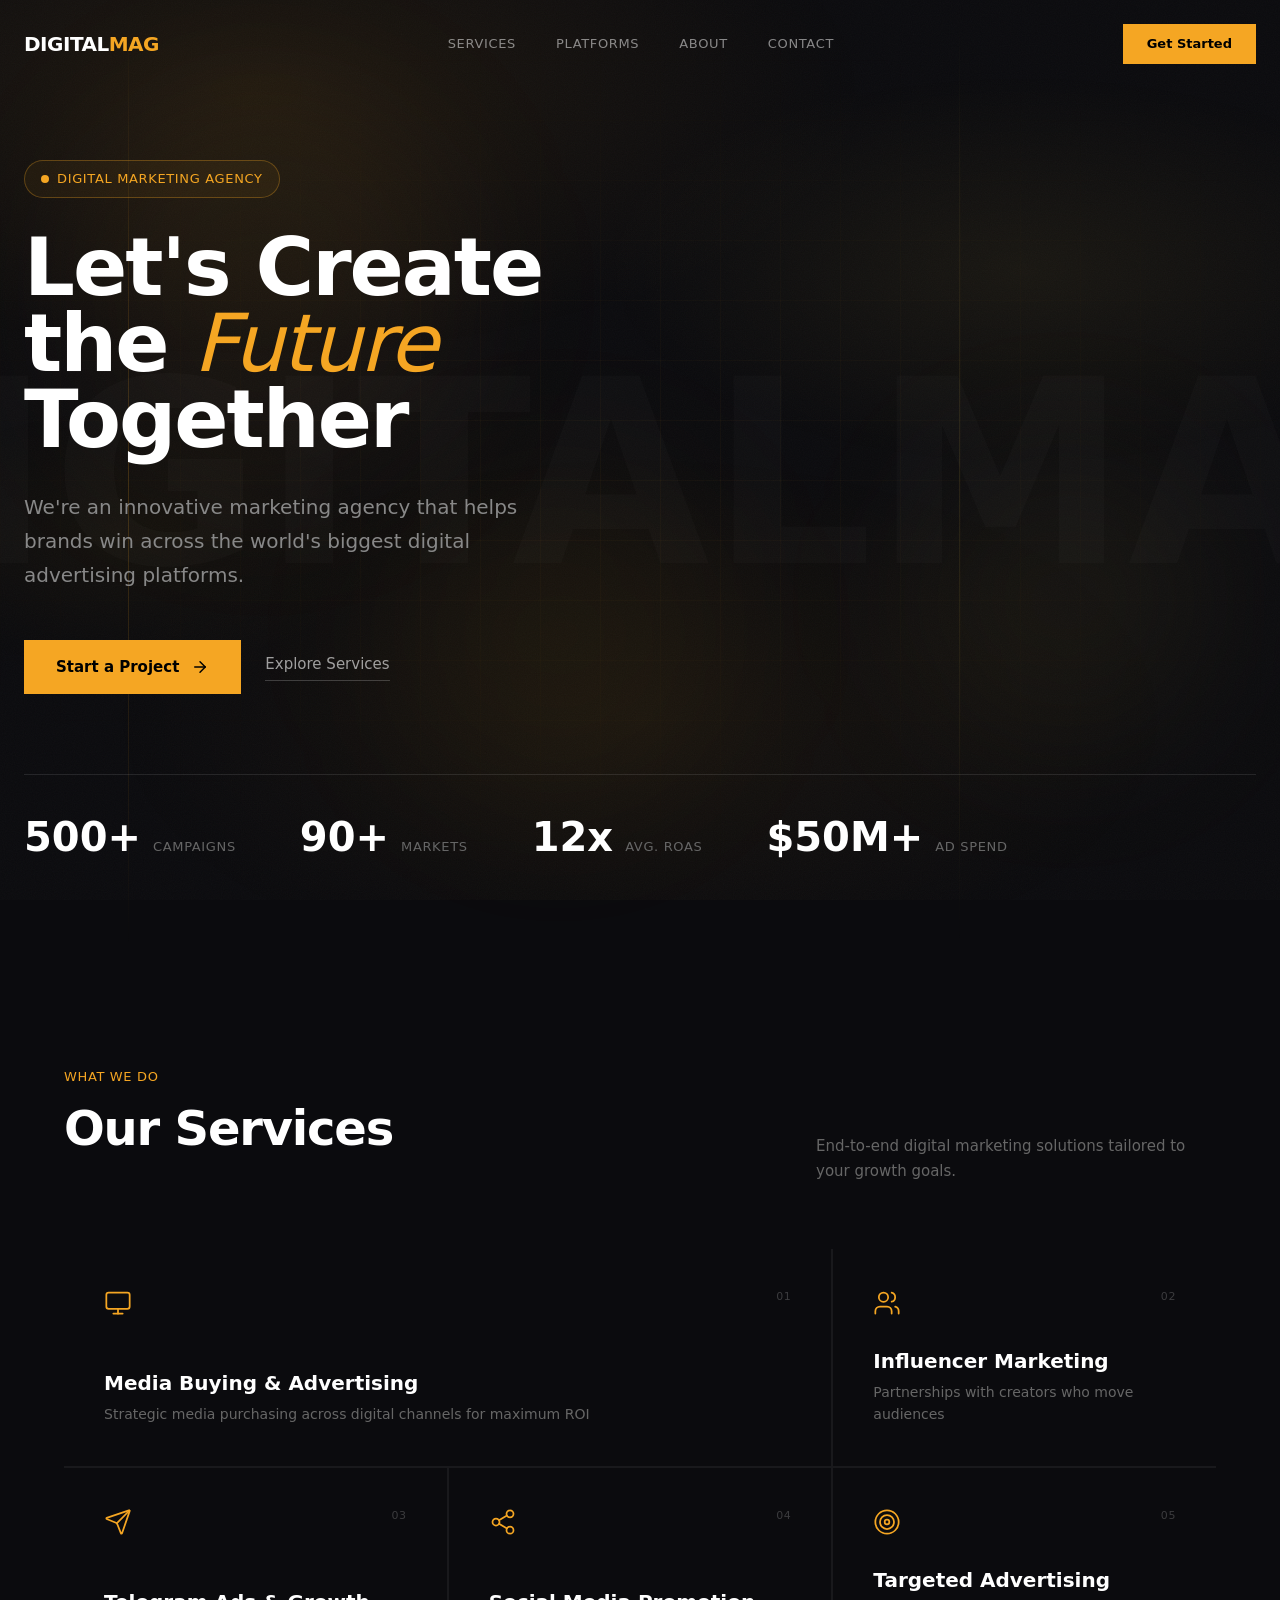
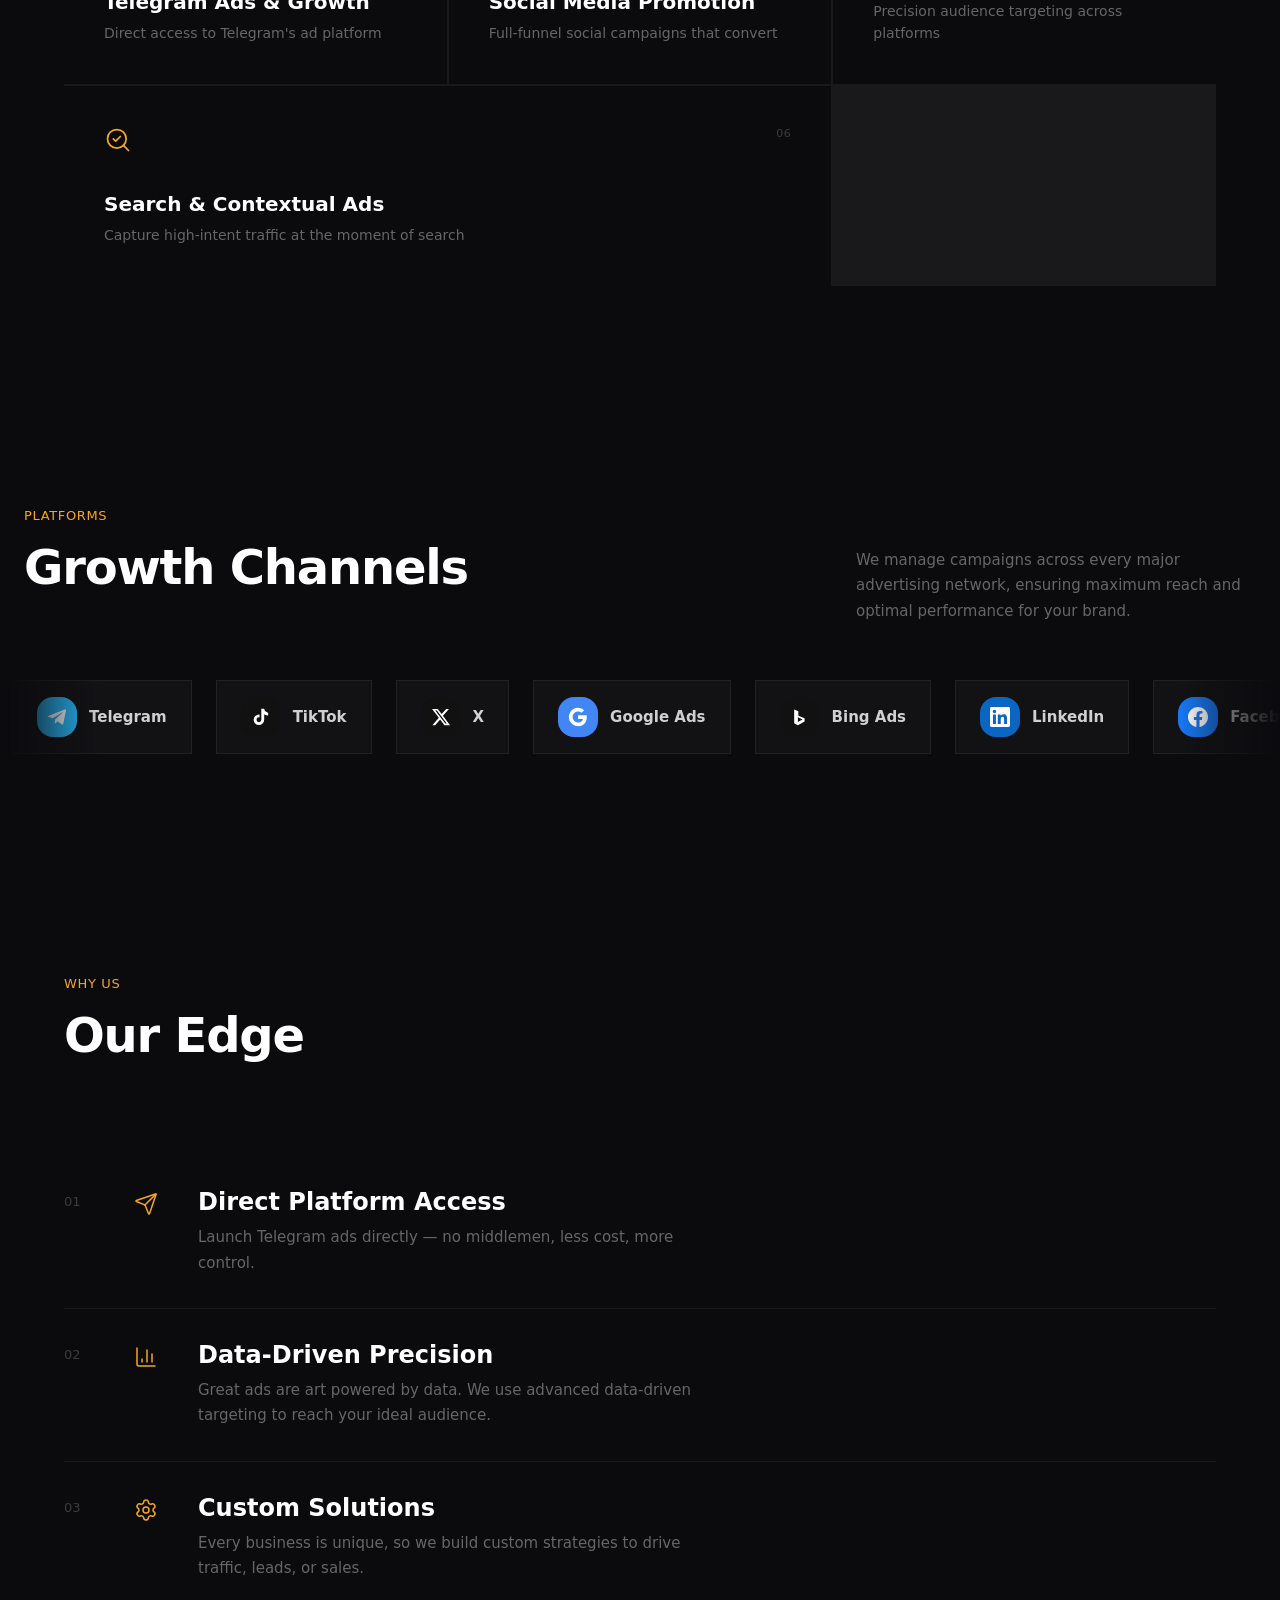
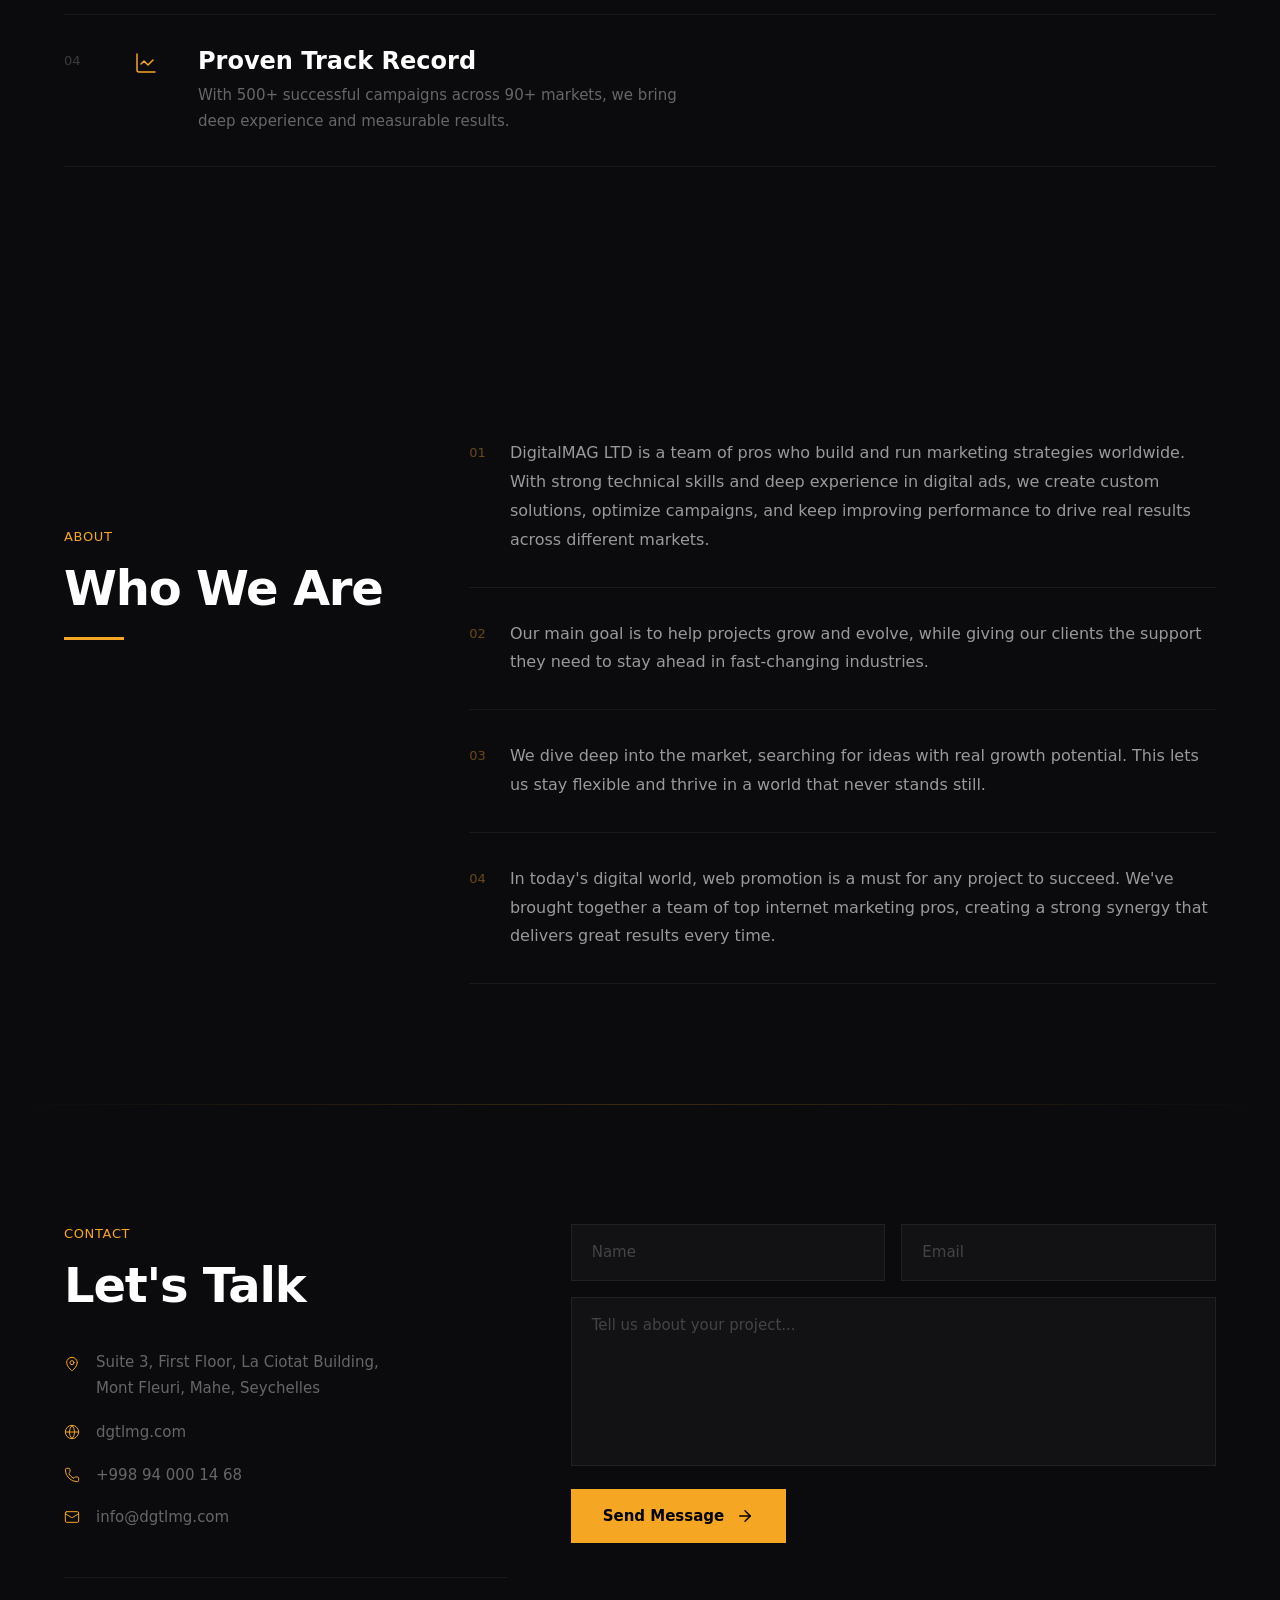
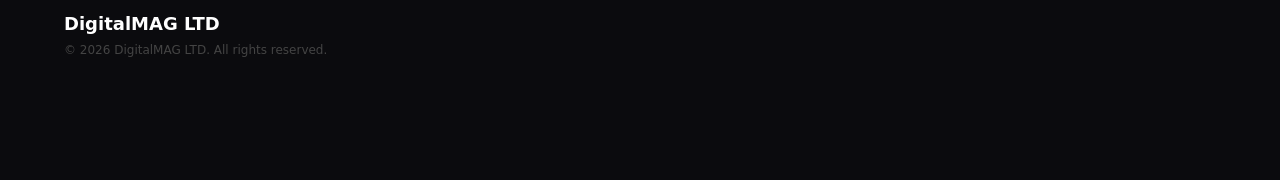
==== commit 04b657da: "Add files via upload" ====
--- a/index.html
+++ b/index.html
@@ -1,3 +1,3 @@
 <!DOCTYPE html>
 <!-- saved from url=(0044)https://digital-marketing-growth.vercel.app/ -->
-<html lang="en"><head><meta http-equiv="Content-Type" content="text/html; charset=UTF-8"><meta name="viewport" content="width=device-width, initial-scale=1"><link rel="preload" href="https://digital-marketing-growth.vercel.app/_next/static/media/4cf2300e9c8272f7-s.p.woff2" as="font" crossorigin="" type="font/woff2"><link rel="preload" href="https://digital-marketing-growth.vercel.app/_next/static/media/93f479601ee12b01-s.p.woff2" as="font" crossorigin="" type="font/woff2"><link rel="stylesheet" href="./index_files/de70bee13400563f.css" data-precedence="next"><link rel="stylesheet" href="./index_files/10db86feacef143e.css" data-precedence="next"><link rel="preload" as="script" fetchpriority="low" href="./index_files/webpack-6a4065611655be22.js"><script src="./index_files/4bd1b696-c023c6e3521b1417.js" async=""></script><script src="./index_files/255-8f20bdc73ed7946c.js" async=""></script><script src="./index_files/main-app-8325d46b281e2127.js" async=""></script><script src="./index_files/861-551e7a9cdf59d67b.js" async=""></script><script src="./index_files/layout-dff4c12f1eebd4c9.js" async=""></script><script src="./index_files/668-45181390eb81a93e.js" async=""></script><script src="./index_files/page-0e454d555f3ea080.js" async=""></script><meta name="next-size-adjust" content=""><title>DGTLMG - Digital Marketing Agency | Performance Advertising</title><meta name="description" content="DGTLMG is a performance-driven digital marketing agency delivering comprehensive advertising solutions across all major global platforms."><link rel="icon" href="https://digital-marketing-growth.vercel.app/favicon.ico" type="image/x-icon" sizes="16x16"><script src="./index_files/polyfills-42372ed130431b0a.js" nomodule=""></script><style type="text/css" data-styled-jsx="">@keyframes spin-slow{from{transform:rotate(0deg)}to{transform:rotate(360deg)}}@keyframes spin-slow-reverse{from{transform:rotate(360deg)}to{transform:rotate(0deg)}}.animate-spin-slow{animation:spin-slow 30s linear infinite}.animate-spin-slow-reverse{animation:spin-slow-reverse 25s linear infinite}</style><script src="./index_files/script.js" defer="" data-sdkn="@vercel/analytics/next" data-sdkv="1.6.1" data-disable-auto-track="1"></script></head><body class="__variable_188709 __variable_9a8899 antialiased"><div hidden=""><!--$--><!--/$--></div><header class="fixed top-0 left-0 right-0 z-[1000] transition-all duration-300 ease-in-out bg-[#0b0b0e]/80 backdrop-blur-md border-b border-white/10 py-3"><div class="container mx-auto px-6"><div class="flex items-center justify-between h-[60px]"><a href="https://digital-marketing-growth.vercel.app/" class="text-white font-display font-bold text-[22px] tracking-wide whitespace-nowrap" style="letter-spacing:0.05em"><span class="text-gradient">DGTL</span>MG</a><nav class="hidden md:flex items-center space-x-10"><a href="https://digital-marketing-growth.vercel.app/#services" class="text-white font-display font-medium text-[14px] opacity-90 hover:text-[#42a5f5] transition-colors duration-200">Our Services</a><a href="https://digital-marketing-growth.vercel.app/#platforms" class="text-white font-display font-medium text-[14px] opacity-90 hover:text-[#42a5f5] transition-colors duration-200">Ad Platforms</a><a href="https://digital-marketing-growth.vercel.app/#about" class="text-white font-display font-medium text-[14px] opacity-90 hover:text-[#42a5f5] transition-colors duration-200">About Us</a><a href="https://digital-marketing-growth.vercel.app/#contact" class="text-white font-display font-medium text-[14px] opacity-90 hover:text-[#42a5f5] transition-colors duration-200">Contacts</a><a href="https://digital-marketing-growth.vercel.app/#contact" class="ml-4 px-6 py-2.5 rounded-full bg-gradient-to-r from-[#7e57c2] to-[#42a5f5] text-white font-display font-semibold text-[13px] hover:opacity-90 transition-opacity duration-200">Get Started</a></nav><button class="md:hidden text-white p-2" aria-label="Toggle Menu"><svg xmlns="http://www.w3.org/2000/svg" width="28" height="28" viewBox="0 0 24 24" fill="none" stroke="currentColor" stroke-width="2" stroke-linecap="round" stroke-linejoin="round" class="lucide lucide-menu" aria-hidden="true"><path d="M4 5h16"></path><path d="M4 12h16"></path><path d="M4 19h16"></path></svg></button></div></div><div class="fixed inset-0 top-[87px] bg-[#0b0b0e] z-[999] transition-transform duration-300 flex flex-col p-8 space-y-6 md:hidden translate-x-full"><a href="https://digital-marketing-growth.vercel.app/#services" class="text-white font-display font-medium text-[20px] hover:text-[#42a5f5]">Our Services</a><a href="https://digital-marketing-growth.vercel.app/#platforms" class="text-white font-display font-medium text-[20px] hover:text-[#42a5f5]">Ad Platforms</a><a href="https://digital-marketing-growth.vercel.app/#about" class="text-white font-display font-medium text-[20px] hover:text-[#42a5f5]">About Us</a><a href="https://digital-marketing-growth.vercel.app/#contact" class="text-white font-display font-medium text-[20px] hover:text-[#42a5f5]">Contacts</a><a href="https://digital-marketing-growth.vercel.app/#contact" class="inline-block text-center px-6 py-3 rounded-full bg-gradient-to-r from-[#7e57c2] to-[#42a5f5] text-white font-display font-semibold text-[16px]">Get Started</a></div></header><section class="jsx-91882acf4100af8b relative min-h-[100vh] w-full bg-[#0b0b0e] overflow-hidden flex items-center pt-[140px] pb-[100px]"><div style="background:radial-gradient(circle, #7e57c2 0%, transparent 70%)" class="jsx-91882acf4100af8b absolute top-[20%] left-[-10%] w-[600px] h-[600px] rounded-full pointer-events-none z-0 opacity-40 blur-[120px]"></div><div style="background:radial-gradient(circle, #42a5f5 0%, transparent 70%)" class="jsx-91882acf4100af8b absolute bottom-[10%] right-[0%] w-[600px] h-[600px] rounded-full pointer-events-none z-0 opacity-30 blur-[100px]"></div><div class="jsx-91882acf4100af8b container relative z-10 mx-auto px-6 grid grid-cols-1 lg:grid-cols-2 lg:gap-12 items-center"><div class="jsx-91882acf4100af8b flex flex-col max-w-[585px] order-2 lg:order-1 mt-10 lg:mt-0"><h1 class="jsx-91882acf4100af8b text-[44px] sm:text-[56px] font-bold text-white leading-[1.1] mb-8 font-display tracking-tight">Let's Create the <br class="jsx-91882acf4100af8b"><span class="jsx-91882acf4100af8b text-gradient">Future Together</span></h1><div class="jsx-91882acf4100af8b space-y-6"><p class="jsx-91882acf4100af8b text-[18px] text-[#b0b0b0] font-medium leading-[1.6] font-body">We're an innovative marketing agency that helps brands win across the world's biggest digital advertising platforms.</p></div><div class="jsx-91882acf4100af8b flex flex-wrap gap-4 mt-10"><a href="https://digital-marketing-growth.vercel.app/#contact" class="jsx-91882acf4100af8b inline-flex items-center gap-2 px-8 py-3.5 rounded-full bg-gradient-to-r from-[#7e57c2] to-[#42a5f5] text-white font-display font-semibold text-[15px] hover:opacity-90 transition-opacity duration-200">Start a Project <svg xmlns="http://www.w3.org/2000/svg" width="18" height="18" viewBox="0 0 24 24" fill="none" stroke="currentColor" stroke-width="2" stroke-linecap="round" stroke-linejoin="round" class="lucide lucide-arrow-right" aria-hidden="true"><path d="M5 12h14"></path><path d="m12 5 7 7-7 7"></path></svg></a><a href="https://digital-marketing-growth.vercel.app/#services" class="jsx-91882acf4100af8b inline-flex items-center gap-2 px-8 py-3.5 rounded-full border border-white/20 text-white font-display font-semibold text-[15px] hover:border-white/40 transition-colors duration-200">Our Services</a></div><div class="jsx-91882acf4100af8b flex gap-8 mt-12"><div class="jsx-91882acf4100af8b"><p class="jsx-91882acf4100af8b text-[28px] font-bold text-white font-display">500+</p><p class="jsx-91882acf4100af8b text-[13px] text-[#b0b0b0]">Campaigns Launched</p></div><div class="jsx-91882acf4100af8b"><p class="jsx-91882acf4100af8b text-[28px] font-bold text-white font-display">90+</p><p class="jsx-91882acf4100af8b text-[13px] text-[#b0b0b0]">Markets Reached</p></div><div class="jsx-91882acf4100af8b"><p class="jsx-91882acf4100af8b text-[28px] font-bold text-white font-display">12x</p><p class="jsx-91882acf4100af8b text-[13px] text-[#b0b0b0]">Avg. ROAS</p></div></div></div><div class="jsx-91882acf4100af8b relative flex justify-center items-center order-1 lg:order-2 h-[400px] sm:h-[500px] lg:h-[600px] w-full"><div class="jsx-91882acf4100af8b absolute w-[350px] h-[350px] md:w-[450px] md:h-[450px] rounded-full border border-[#7e57c2]/20 animate-spin-slow"></div><div class="jsx-91882acf4100af8b absolute w-[280px] h-[280px] md:w-[360px] md:h-[360px] rounded-full border border-[#42a5f5]/15 animate-spin-slow-reverse"></div><div class="jsx-91882acf4100af8b absolute w-[200px] h-[200px] md:w-[260px] md:h-[260px] rounded-full border border-white/10"></div><div class="jsx-91882acf4100af8b relative z-10 flex flex-col items-center gap-6"><div class="jsx-91882acf4100af8b w-[100px] h-[100px] rounded-2xl bg-gradient-to-br from-[#7e57c2] to-[#42a5f5] flex items-center justify-center shadow-[0_0_60px_rgba(126,87,194,0.4)]"><svg xmlns="http://www.w3.org/2000/svg" width="48" height="48" viewBox="0 0 24 24" fill="none" stroke="currentColor" stroke-width="2" stroke-linecap="round" stroke-linejoin="round" class="lucide lucide-zap text-white" aria-hidden="true"><path d="M4 14a1 1 0 0 1-.78-1.63l9.9-10.2a.5.5 0 0 1 .86.46l-1.92 6.02A1 1 0 0 0 13 10h7a1 1 0 0 1 .78 1.63l-9.9 10.2a.5.5 0 0 1-.86-.46l1.92-6.02A1 1 0 0 0 11 14z"></path></svg></div><div class="jsx-91882acf4100af8b flex gap-4"><div class="jsx-91882acf4100af8b w-[60px] h-[60px] rounded-xl bg-[rgba(25,25,35,0.8)] border border-white/10 flex items-center justify-center"><svg xmlns="http://www.w3.org/2000/svg" width="28" height="28" viewBox="0 0 24 24" fill="none" stroke="currentColor" stroke-width="2" stroke-linecap="round" stroke-linejoin="round" class="lucide lucide-globe text-[#42a5f5]" aria-hidden="true"><circle cx="12" cy="12" r="10"></circle><path d="M12 2a14.5 14.5 0 0 0 0 20 14.5 14.5 0 0 0 0-20"></path><path d="M2 12h20"></path></svg></div><div class="jsx-91882acf4100af8b w-[60px] h-[60px] rounded-xl bg-[rgba(25,25,35,0.8)] border border-white/10 flex items-center justify-center"><svg xmlns="http://www.w3.org/2000/svg" width="28" height="28" viewBox="0 0 24 24" fill="none" stroke="currentColor" stroke-width="2" stroke-linecap="round" stroke-linejoin="round" class="lucide lucide-trending-up text-[#7e57c2]" aria-hidden="true"><path d="M16 7h6v6"></path><path d="m22 7-8.5 8.5-5-5L2 17"></path></svg></div></div></div><div class="jsx-91882acf4100af8b absolute w-[250px] h-[250px] bg-[#7e57c2] rounded-full blur-[100px] opacity-20"></div><div class="jsx-91882acf4100af8b absolute w-[200px] h-[200px] bg-[#42a5f5] rounded-full blur-[80px] opacity-15 translate-x-[60px] translate-y-[40px]"></div></div></div></section><section id="services" class="relative py-[100px] overflow-hidden"><div class="container mx-auto px-6 max-w-[1200px]"><div class="mb-[60px]"><h2 class="text-[42px] font-bold font-display leading-[1.3] text-white">Our <span class="text-gradient">Services</span></h2></div><div class="grid grid-cols-1 md:grid-cols-2 lg:grid-cols-3 gap-[20px]"><div class="glass-card group relative p-[30px] rounded-[1rem] flex items-center gap-[25px] min-h-[140px] overflow-hidden"><div class="relative flex-shrink-0 w-[70px] h-[70px] rounded-2xl bg-gradient-to-br from-[#7e57c2]/20 to-[#42a5f5]/20 border border-white/10 flex items-center justify-center transition-transform duration-300 group-hover:scale-110"><svg xmlns="http://www.w3.org/2000/svg" width="32" height="32" viewBox="0 0 24 24" fill="none" stroke="currentColor" stroke-width="2" stroke-linecap="round" stroke-linejoin="round" class="lucide lucide-monitor text-[#42a5f5] relative z-10" aria-hidden="true"><rect width="20" height="14" x="2" y="3" rx="2"></rect><line x1="8" x2="16" y1="21" y2="21"></line><line x1="12" x2="12" y1="17" y2="21"></line></svg></div><div class="relative z-10 flex-grow"><h3 class="text-[18px] font-semibold font-display text-white leading-[1.4] transition-colors duration-300 group-hover:text-[#42a5f5]">Media Buying &amp; Advertising</h3></div></div><div class="glass-card group relative p-[30px] rounded-[1rem] flex items-center gap-[25px] min-h-[140px] overflow-hidden"><div class="relative flex-shrink-0 w-[70px] h-[70px] rounded-2xl bg-gradient-to-br from-[#7e57c2]/20 to-[#42a5f5]/20 border border-white/10 flex items-center justify-center transition-transform duration-300 group-hover:scale-110"><svg xmlns="http://www.w3.org/2000/svg" width="32" height="32" viewBox="0 0 24 24" fill="none" stroke="currentColor" stroke-width="2" stroke-linecap="round" stroke-linejoin="round" class="lucide lucide-users text-[#42a5f5] relative z-10" aria-hidden="true"><path d="M16 21v-2a4 4 0 0 0-4-4H6a4 4 0 0 0-4 4v2"></path><path d="M16 3.128a4 4 0 0 1 0 7.744"></path><path d="M22 21v-2a4 4 0 0 0-3-3.87"></path><circle cx="9" cy="7" r="4"></circle></svg></div><div class="relative z-10 flex-grow"><h3 class="text-[18px] font-semibold font-display text-white leading-[1.4] transition-colors duration-300 group-hover:text-[#42a5f5]">Influencer Marketing</h3></div></div><div class="glass-card group relative p-[30px] rounded-[1rem] flex items-center gap-[25px] min-h-[140px] overflow-hidden"><div class="relative flex-shrink-0 w-[70px] h-[70px] rounded-2xl bg-gradient-to-br from-[#7e57c2]/20 to-[#42a5f5]/20 border border-white/10 flex items-center justify-center transition-transform duration-300 group-hover:scale-110"><svg xmlns="http://www.w3.org/2000/svg" width="32" height="32" viewBox="0 0 24 24" fill="none" stroke="currentColor" stroke-width="2" stroke-linecap="round" stroke-linejoin="round" class="lucide lucide-share2 lucide-share-2 text-[#42a5f5] relative z-10" aria-hidden="true"><circle cx="18" cy="5" r="3"></circle><circle cx="6" cy="12" r="3"></circle><circle cx="18" cy="19" r="3"></circle><line x1="8.59" x2="15.42" y1="13.51" y2="17.49"></line><line x1="15.41" x2="8.59" y1="6.51" y2="10.49"></line></svg></div><div class="relative z-10 flex-grow"><h3 class="text-[18px] font-semibold font-display text-white leading-[1.4] transition-colors duration-300 group-hover:text-[#42a5f5]">Social Media Promotion</h3></div></div><div class="glass-card group relative p-[30px] rounded-[1rem] flex items-center gap-[25px] min-h-[140px] overflow-hidden"><div class="relative flex-shrink-0 w-[70px] h-[70px] rounded-2xl bg-gradient-to-br from-[#7e57c2]/20 to-[#42a5f5]/20 border border-white/10 flex items-center justify-center transition-transform duration-300 group-hover:scale-110"><svg xmlns="http://www.w3.org/2000/svg" width="32" height="32" viewBox="0 0 24 24" fill="none" stroke="currentColor" stroke-width="2" stroke-linecap="round" stroke-linejoin="round" class="lucide lucide-send text-[#42a5f5] relative z-10" aria-hidden="true"><path d="M14.536 21.686a.5.5 0 0 0 .937-.024l6.5-19a.496.496 0 0 0-.635-.635l-19 6.5a.5.5 0 0 0-.024.937l7.93 3.18a2 2 0 0 1 1.112 1.11z"></path><path d="m21.854 2.147-10.94 10.939"></path></svg></div><div class="relative z-10 flex-grow"><h3 class="text-[18px] font-semibold font-display text-white leading-[1.4] transition-colors duration-300 group-hover:text-[#42a5f5]">Telegram Ads &amp; Growth</h3></div></div><div class="glass-card group relative p-[30px] rounded-[1rem] flex items-center gap-[25px] min-h-[140px] overflow-hidden"><div class="relative flex-shrink-0 w-[70px] h-[70px] rounded-2xl bg-gradient-to-br from-[#7e57c2]/20 to-[#42a5f5]/20 border border-white/10 flex items-center justify-center transition-transform duration-300 group-hover:scale-110"><svg xmlns="http://www.w3.org/2000/svg" width="32" height="32" viewBox="0 0 24 24" fill="none" stroke="currentColor" stroke-width="2" stroke-linecap="round" stroke-linejoin="round" class="lucide lucide-target text-[#42a5f5] relative z-10" aria-hidden="true"><circle cx="12" cy="12" r="10"></circle><circle cx="12" cy="12" r="6"></circle><circle cx="12" cy="12" r="2"></circle></svg></div><div class="relative z-10 flex-grow"><h3 class="text-[18px] font-semibold font-display text-white leading-[1.4] transition-colors duration-300 group-hover:text-[#42a5f5]">Targeted Advertising</h3></div></div><div class="glass-card group relative p-[30px] rounded-[1rem] flex items-center gap-[25px] min-h-[140px] overflow-hidden"><div class="relative flex-shrink-0 w-[70px] h-[70px] rounded-2xl bg-gradient-to-br from-[#7e57c2]/20 to-[#42a5f5]/20 border border-white/10 flex items-center justify-center transition-transform duration-300 group-hover:scale-110"><svg xmlns="http://www.w3.org/2000/svg" width="32" height="32" viewBox="0 0 24 24" fill="none" stroke="currentColor" stroke-width="2" stroke-linecap="round" stroke-linejoin="round" class="lucide lucide-search-check text-[#42a5f5] relative z-10" aria-hidden="true"><path d="m8 11 2 2 4-4"></path><circle cx="11" cy="11" r="8"></circle><path d="m21 21-4.3-4.3"></path></svg></div><div class="relative z-10 flex-grow"><h3 class="text-[18px] font-semibold font-display text-white leading-[1.4] transition-colors duration-300 group-hover:text-[#42a5f5]">Search &amp; Contextual Ads</h3></div></div></div></div></section><section id="platforms" class="relative overflow-hidden pt-[100px] pb-[100px] bg-[#0b0b0e]"><div class="container mx-auto px-6"><div class="flex flex-col lg:flex-row items-center justify-between gap-12 lg:gap-20"><div class="w-full lg:w-1/2 max-w-[500px]"><h2 class="text-[32px] md:text-[42px] font-display font-bold leading-[1.2] mb-6"><span class="text-[#7e57c2]">Advertising</span><br><span class="text-[#a686e0]">Platforms</span><br><span class="text-white">We Work With</span></h2><p class="text-[#b0b0b0] text-[16px] leading-[1.6] mb-6">Select your growth channels. We manage campaigns across every major advertising network, ensuring maximum reach and optimal performance for your brand.</p><div class="w-16 h-1 bg-gradient-to-r from-[#7e57c2] to-[#42a5f5] rounded-full hidden lg:block"></div></div><div class="w-full lg:w-1/2 flex justify-center lg:justify-end"><div class="grid grid-cols-3 gap-4 md:gap-6"><div class="glass-card w-[90px] h-[90px] md:w-[110px] md:h-[110px] rounded-[1rem] flex flex-col items-center justify-center gap-2 p-3 group transition-all duration-300 hover:shadow-[0_0_25px_rgba(126,87,194,0.3)] hover:border-white/25"><span class="text-[22px] font-bold font-display" style="color:#4285F4">G</span><span class="text-[10px] md:text-[11px] text-[#b0b0b0] font-medium text-center leading-tight group-hover:text-white transition-colors">Google Ads</span></div><div class="glass-card w-[90px] h-[90px] md:w-[110px] md:h-[110px] rounded-[1rem] flex flex-col items-center justify-center gap-2 p-3 group transition-all duration-300 hover:shadow-[0_0_25px_rgba(126,87,194,0.3)] hover:border-white/25"><span class="text-[22px] font-bold font-display" style="color:#1877F2">M</span><span class="text-[10px] md:text-[11px] text-[#b0b0b0] font-medium text-center leading-tight group-hover:text-white transition-colors">Meta Ads</span></div><div class="glass-card w-[90px] h-[90px] md:w-[110px] md:h-[110px] rounded-[1rem] flex flex-col items-center justify-center gap-2 p-3 group transition-all duration-300 hover:shadow-[0_0_25px_rgba(126,87,194,0.3)] hover:border-white/25"><span class="text-[22px] font-bold font-display" style="color:#00F2EA">T</span><span class="text-[10px] md:text-[11px] text-[#b0b0b0] font-medium text-center leading-tight group-hover:text-white transition-colors">TikTok</span></div><div class="glass-card w-[90px] h-[90px] md:w-[110px] md:h-[110px] rounded-[1rem] flex flex-col items-center justify-center gap-2 p-3 group transition-all duration-300 hover:shadow-[0_0_25px_rgba(126,87,194,0.3)] hover:border-white/25"><span class="text-[22px] font-bold font-display" style="color:#26A5E4">T</span><span class="text-[10px] md:text-[11px] text-[#b0b0b0] font-medium text-center leading-tight group-hover:text-white transition-colors">Telegram</span></div><div class="glass-card w-[90px] h-[90px] md:w-[110px] md:h-[110px] rounded-[1rem] flex flex-col items-center justify-center gap-2 p-3 group transition-all duration-300 hover:shadow-[0_0_25px_rgba(126,87,194,0.3)] hover:border-white/25"><span class="text-[22px] font-bold font-display" style="color:#ffffff">X</span><span class="text-[10px] md:text-[11px] text-[#b0b0b0] font-medium text-center leading-tight group-hover:text-white transition-colors">X / Twitter</span></div><div class="glass-card w-[90px] h-[90px] md:w-[110px] md:h-[110px] rounded-[1rem] flex flex-col items-center justify-center gap-2 p-3 group transition-all duration-300 hover:shadow-[0_0_25px_rgba(126,87,194,0.3)] hover:border-white/25"><span class="text-[22px] font-bold font-display" style="color:#0A66C2">L</span><span class="text-[10px] md:text-[11px] text-[#b0b0b0] font-medium text-center leading-tight group-hover:text-white transition-colors">LinkedIn</span></div><div class="glass-card w-[90px] h-[90px] md:w-[110px] md:h-[110px] rounded-[1rem] flex flex-col items-center justify-center gap-2 p-3 group transition-all duration-300 hover:shadow-[0_0_25px_rgba(126,87,194,0.3)] hover:border-white/25"><span class="text-[22px] font-bold font-display" style="color:#FF0000">Y</span><span class="text-[10px] md:text-[11px] text-[#b0b0b0] font-medium text-center leading-tight group-hover:text-white transition-colors">YouTube</span></div><div class="glass-card w-[90px] h-[90px] md:w-[110px] md:h-[110px] rounded-[1rem] flex flex-col items-center justify-center gap-2 p-3 group transition-all duration-300 hover:shadow-[0_0_25px_rgba(126,87,194,0.3)] hover:border-white/25"><span class="text-[22px] font-bold font-display" style="color:#00A4EF">M</span><span class="text-[10px] md:text-[11px] text-[#b0b0b0] font-medium text-center leading-tight group-hover:text-white transition-colors">Microsoft Ads</span></div><div class="glass-card w-[90px] h-[90px] md:w-[110px] md:h-[110px] rounded-[1rem] flex flex-col items-center justify-center gap-2 p-3 group transition-all duration-300 hover:shadow-[0_0_25px_rgba(126,87,194,0.3)] hover:border-white/25"><span class="text-[22px] font-bold font-display" style="color:#FFFC00">S</span><span class="text-[10px] md:text-[11px] text-[#b0b0b0] font-medium text-center leading-tight group-hover:text-white transition-colors">Snapchat</span></div></div></div></div></div></section><section id="advantages" class="relative w-full py-[100px] overflow-hidden" style="background-color:#0B0B0E"><div class="container mx-auto px-6 relative z-10"><div class="mb-[60px]"><h2 class="text-[42px] font-bold font-display text-white leading-[1.2]">Why Choose <span class="text-gradient">DGTLMG</span></h2></div><div class="grid grid-cols-1 md:grid-cols-2 gap-6"><div class="glass-card group p-8 lg:p-10 rounded-[20px] flex gap-6"><div class="flex-shrink-0 w-[60px] h-[60px] rounded-2xl bg-gradient-to-br from-[#7e57c2]/20 to-[#42a5f5]/20 border border-white/10 flex items-center justify-center"><svg xmlns="http://www.w3.org/2000/svg" width="28" height="28" viewBox="0 0 24 24" fill="none" stroke="currentColor" stroke-width="2" stroke-linecap="round" stroke-linejoin="round" class="lucide lucide-send text-[#42a5f5]" aria-hidden="true"><path d="M14.536 21.686a.5.5 0 0 0 .937-.024l6.5-19a.496.496 0 0 0-.635-.635l-19 6.5a.5.5 0 0 0-.024.937l7.93 3.18a2 2 0 0 1 1.112 1.11z"></path><path d="m21.854 2.147-10.94 10.939"></path></svg></div><div><h3 class="text-[20px] font-semibold font-display text-white mb-3 group-hover:text-[#42a5f5] transition-colors">Direct Platform Access</h3><p class="text-[#b0b0b0] text-[16px] leading-[1.6]">Launch Telegram ads directly — no middlemen, less cost, more control.</p></div></div><div class="glass-card group p-8 lg:p-10 rounded-[20px] flex gap-6"><div class="flex-shrink-0 w-[60px] h-[60px] rounded-2xl bg-gradient-to-br from-[#7e57c2]/20 to-[#42a5f5]/20 border border-white/10 flex items-center justify-center"><svg xmlns="http://www.w3.org/2000/svg" width="28" height="28" viewBox="0 0 24 24" fill="none" stroke="currentColor" stroke-width="2" stroke-linecap="round" stroke-linejoin="round" class="lucide lucide-chart-column text-[#42a5f5]" aria-hidden="true"><path d="M3 3v16a2 2 0 0 0 2 2h16"></path><path d="M18 17V9"></path><path d="M13 17V5"></path><path d="M8 17v-3"></path></svg></div><div><h3 class="text-[20px] font-semibold font-display text-white mb-3 group-hover:text-[#42a5f5] transition-colors">Data-Driven Precision</h3><p class="text-[#b0b0b0] text-[16px] leading-[1.6]">Great ads are art powered by data. We use advanced data-driven targeting to reach your ideal audience.</p></div></div><div class="glass-card group p-8 lg:p-10 rounded-[20px] flex gap-6"><div class="flex-shrink-0 w-[60px] h-[60px] rounded-2xl bg-gradient-to-br from-[#7e57c2]/20 to-[#42a5f5]/20 border border-white/10 flex items-center justify-center"><svg xmlns="http://www.w3.org/2000/svg" width="28" height="28" viewBox="0 0 24 24" fill="none" stroke="currentColor" stroke-width="2" stroke-linecap="round" stroke-linejoin="round" class="lucide lucide-settings text-[#42a5f5]" aria-hidden="true"><path d="M9.671 4.136a2.34 2.34 0 0 1 4.659 0 2.34 2.34 0 0 0 3.319 1.915 2.34 2.34 0 0 1 2.33 4.033 2.34 2.34 0 0 0 0 3.831 2.34 2.34 0 0 1-2.33 4.033 2.34 2.34 0 0 0-3.319 1.915 2.34 2.34 0 0 1-4.659 0 2.34 2.34 0 0 0-3.32-1.915 2.34 2.34 0 0 1-2.33-4.033 2.34 2.34 0 0 0 0-3.831A2.34 2.34 0 0 1 6.35 6.051a2.34 2.34 0 0 0 3.319-1.915"></path><circle cx="12" cy="12" r="3"></circle></svg></div><div><h3 class="text-[20px] font-semibold font-display text-white mb-3 group-hover:text-[#42a5f5] transition-colors">Custom Solutions</h3><p class="text-[#b0b0b0] text-[16px] leading-[1.6]">Every business is unique, so we build custom strategies to drive traffic, leads, or sales.</p></div></div><div class="glass-card group p-8 lg:p-10 rounded-[20px] flex gap-6"><div class="flex-shrink-0 w-[60px] h-[60px] rounded-2xl bg-gradient-to-br from-[#7e57c2]/20 to-[#42a5f5]/20 border border-white/10 flex items-center justify-center"><svg xmlns="http://www.w3.org/2000/svg" width="28" height="28" viewBox="0 0 24 24" fill="none" stroke="currentColor" stroke-width="2" stroke-linecap="round" stroke-linejoin="round" class="lucide lucide-chart-line text-[#42a5f5]" aria-hidden="true"><path d="M3 3v16a2 2 0 0 0 2 2h16"></path><path d="m19 9-5 5-4-4-3 3"></path></svg></div><div><h3 class="text-[20px] font-semibold font-display text-white mb-3 group-hover:text-[#42a5f5] transition-colors">Proven Track Record</h3><p class="text-[#b0b0b0] text-[16px] leading-[1.6]">With 500+ successful campaigns across 90+ markets, we bring deep experience and a history of delivering measurable results.</p></div></div></div></div><div class="absolute top-1/4 left-10 w-1 h-1 bg-white/20 rounded-full shadow-[0_0_10px_white]"></div><div class="absolute bottom-1/3 left-1/4 w-0.5 h-0.5 bg-blue-400/30 rounded-full"></div><div class="absolute top-10 right-1/4 w-1 h-1 bg-purple-400/20 rounded-full"></div></section><section class="relative py-[100px] overflow-hidden bg-[#0B0B0E]"><div class="absolute top-1/2 left-1/2 -translate-x-1/2 -translate-y-1/2 w-[800px] h-[600px] opacity-20 pointer-events-none z-0" style="background:radial-gradient(circle, rgba(126, 87, 194, 0.4) 0%, rgba(11, 11, 14, 0) 70%)"></div><div class="container relative z-10 mx-auto px-6"><h2 class="text-center text-white font-display text-[32px] md:text-[42px] font-bold mb-[60px] leading-[1.2]">Numbers That <span class="text-gradient">Speak</span></h2><div class="grid grid-cols-1 sm:grid-cols-2 lg:grid-cols-4 gap-5 max-w-[1200px] mx-auto"><div class="glass-card flex flex-col items-center justify-center py-[45px] px-[20px] rounded-[1rem]"><span class="text-[48px] md:text-[64px] font-[800] leading-[1.1] mb-4" style="background-image:linear-gradient(to right, #7e57c2, #42a5f5);-webkit-background-clip:text;-webkit-text-fill-color:transparent">150+</span><span class="text-white font-display text-[16px] md:text-[18px] font-semibold tracking-wide uppercase">Active Clients</span></div><div class="glass-card flex flex-col items-center justify-center py-[45px] px-[20px] rounded-[1rem]"><span class="text-[48px] md:text-[64px] font-[800] leading-[1.1] mb-4" style="background-image:linear-gradient(to right, #7e57c2, #42a5f5);-webkit-background-clip:text;-webkit-text-fill-color:transparent">90+</span><span class="text-white font-display text-[16px] md:text-[18px] font-semibold tracking-wide uppercase">Markets</span></div><div class="glass-card flex flex-col items-center justify-center py-[45px] px-[20px] rounded-[1rem]"><span class="text-[48px] md:text-[64px] font-[800] leading-[1.1] mb-4" style="background-image:linear-gradient(to right, #7e57c2, #42a5f5);-webkit-background-clip:text;-webkit-text-fill-color:transparent">500+</span><span class="text-white font-display text-[16px] md:text-[18px] font-semibold tracking-wide uppercase">Campaigns</span></div><div class="glass-card flex flex-col items-center justify-center py-[45px] px-[20px] rounded-[1rem]"><span class="text-[48px] md:text-[64px] font-[800] leading-[1.1] mb-4" style="background-image:linear-gradient(to right, #7e57c2, #42a5f5);-webkit-background-clip:text;-webkit-text-fill-color:transparent">$50M+</span><span class="text-white font-display text-[16px] md:text-[18px] font-semibold tracking-wide uppercase">Ad Spend Managed</span></div></div></div></section><section id="about" class="relative w-full overflow-hidden bg-[#0b0b0e] py-[100px] font-body"><div class="absolute inset-0 z-0 opacity-40 pointer-events-none"><svg width="100%" height="100%" xmlns="http://www.w3.org/2000/svg"><pattern id="plexus" x="0" y="0" width="400" height="400" patternUnits="userSpaceOnUse"><circle cx="20" cy="20" r="1" fill="#42a5f5" opacity="0.5"></circle><circle cx="150" cy="80" r="1.5" fill="#7e57c2" opacity="0.6"></circle><circle cx="300" cy="40" r="1" fill="#42a5f5" opacity="0.4"></circle><circle cx="80" cy="220" r="1" fill="#7e57c2" opacity="0.5"></circle><circle cx="250" cy="300" r="1.5" fill="#42a5f5" opacity="0.6"></circle><circle cx="380" cy="180" r="1" fill="#7e57c2" opacity="0.4"></circle><line x1="20" y1="20" x2="150" y2="80" stroke="rgba(255,255,255,0.05)" stroke-width="0.5"></line><line x1="150" y1="80" x2="300" y2="40" stroke="rgba(255,255,255,0.05)" stroke-width="0.5"></line><line x1="20" y1="20" x2="80" y2="220" stroke="rgba(255,255,255,0.05)" stroke-width="0.5"></line><line x1="80" y1="220" x2="250" y2="300" stroke="rgba(255,255,255,0.05)" stroke-width="0.5"></line></pattern><rect width="100%" height="100%" fill="url(#plexus)"></rect></svg></div><div class="container relative z-10 px-6 mx-auto max-w-[1200px]"><div class="mb-[60px] md:mb-[80px]"><h2 class="text-[42px] font-bold font-display text-white mb-2 leading-[1.3]"><span class="text-gradient">About Us</span></h2></div><div class="grid grid-cols-1 md:grid-cols-2 gap-5 lg:gap-8"><div class="glass-card group flex flex-col md:flex-row items-center p-8 lg:p-10 rounded-[20px]"><div class="flex-1 order-2 md:order-1 mt-6 md:mt-0"><p class="text-[#b0b0b0] text-[16px] leading-[1.6] text-left">DigitalMAG LTD is a team of pros who build and run marketing strategies worldwide. With strong technical skills and deep experience in digital ads, we create custom solutions, optimize campaigns, and keep improving performance to drive real results across different markets.</p></div><div class="relative w-[120px] h-[120px] flex-shrink-0 order-1 md:order-2 md:ml-10 rounded-[24px] bg-[rgba(255,255,255,0.03)] border border-[rgba(255,255,255,0.1)] backdrop-blur-[8px] flex items-center justify-center"><svg xmlns="http://www.w3.org/2000/svg" width="48" height="48" viewBox="0 0 24 24" fill="none" stroke="currentColor" stroke-width="2" stroke-linecap="round" stroke-linejoin="round" class="lucide lucide-lightbulb text-[#42a5f5]" aria-hidden="true"><path d="M15 14c.2-1 .7-1.7 1.5-2.5 1-.9 1.5-2.2 1.5-3.5A6 6 0 0 0 6 8c0 1 .2 2.2 1.5 3.5.7.7 1.3 1.5 1.5 2.5"></path><path d="M9 18h6"></path><path d="M10 22h4"></path></svg><div class="absolute bottom-[-10px] w-[80%] h-[40%] bg-[#7e57c2] blur-[25px] opacity-30 group-hover:opacity-50 transition-opacity"></div></div></div><div class="glass-card group flex flex-col md:flex-row items-center p-8 lg:p-10 rounded-[20px]"><div class="flex-1 order-2 md:order-1 mt-6 md:mt-0"><p class="text-[#b0b0b0] text-[16px] leading-[1.6] text-left">Our main goal is to help projects grow and evolve, while giving our clients the support they need to stay ahead in fast-changing industries.</p></div><div class="relative w-[120px] h-[120px] flex-shrink-0 order-1 md:order-2 md:ml-10 rounded-[24px] bg-[rgba(255,255,255,0.03)] border border-[rgba(255,255,255,0.1)] backdrop-blur-[8px] flex items-center justify-center"><svg xmlns="http://www.w3.org/2000/svg" width="48" height="48" viewBox="0 0 24 24" fill="none" stroke="currentColor" stroke-width="2" stroke-linecap="round" stroke-linejoin="round" class="lucide lucide-rocket text-[#7e57c2]" aria-hidden="true"><path d="M4.5 16.5c-1.5 1.26-2 5-2 5s3.74-.5 5-2c.71-.84.7-2.13-.09-2.91a2.18 2.18 0 0 0-2.91-.09z"></path><path d="m12 15-3-3a22 22 0 0 1 2-3.95A12.88 12.88 0 0 1 22 2c0 2.72-.78 7.5-6 11a22.35 22.35 0 0 1-4 2z"></path><path d="M9 12H4s.55-3.03 2-4c1.62-1.08 5 0 5 0"></path><path d="M12 15v5s3.03-.55 4-2c1.08-1.62 0-5 0-5"></path></svg><div class="absolute bottom-[-10px] w-[80%] h-[40%] bg-[#7e57c2] blur-[25px] opacity-30 group-hover:opacity-50 transition-opacity"></div></div></div><div class="glass-card group flex flex-col md:flex-row items-center p-8 lg:p-10 rounded-[20px]"><div class="flex-1 order-2 md:order-1 mt-6 md:mt-0"><p class="text-[#b0b0b0] text-[16px] leading-[1.6] text-left">We dive deep into the market, searching for ideas with real growth potential. This lets us stay flexible and thrive in a world that never stands still.</p></div><div class="relative w-[120px] h-[120px] flex-shrink-0 order-1 md:order-2 md:ml-10 rounded-[24px] bg-[rgba(255,255,255,0.03)] border border-[rgba(255,255,255,0.1)] backdrop-blur-[8px] flex items-center justify-center"><svg xmlns="http://www.w3.org/2000/svg" width="48" height="48" viewBox="0 0 24 24" fill="none" stroke="currentColor" stroke-width="2" stroke-linecap="round" stroke-linejoin="round" class="lucide lucide-search text-[#42a5f5]" aria-hidden="true"><path d="m21 21-4.34-4.34"></path><circle cx="11" cy="11" r="8"></circle></svg><div class="absolute bottom-[-10px] w-[80%] h-[40%] bg-[#7e57c2] blur-[25px] opacity-30 group-hover:opacity-50 transition-opacity"></div></div></div><div class="glass-card group flex flex-col md:flex-row items-center p-8 lg:p-10 rounded-[20px]"><div class="flex-1 order-2 md:order-1 mt-6 md:mt-0"><p class="text-[#b0b0b0] text-[16px] leading-[1.6] text-left">In today's digital world, web promotion is a must for any project to succeed. We've brought together a team of top internet marketing pros, creating a strong synergy that delivers great results every time.</p></div><div class="relative w-[120px] h-[120px] flex-shrink-0 order-1 md:order-2 md:ml-10 rounded-[24px] bg-[rgba(255,255,255,0.03)] border border-[rgba(255,255,255,0.1)] backdrop-blur-[8px] flex items-center justify-center"><svg xmlns="http://www.w3.org/2000/svg" width="48" height="48" viewBox="0 0 24 24" fill="none" stroke="currentColor" stroke-width="2" stroke-linecap="round" stroke-linejoin="round" class="lucide lucide-users text-[#7e57c2]" aria-hidden="true"><path d="M16 21v-2a4 4 0 0 0-4-4H6a4 4 0 0 0-4 4v2"></path><path d="M16 3.128a4 4 0 0 1 0 7.744"></path><path d="M22 21v-2a4 4 0 0 0-3-3.87"></path><circle cx="9" cy="7" r="4"></circle></svg><div class="absolute bottom-[-10px] w-[80%] h-[40%] bg-[#7e57c2] blur-[25px] opacity-30 group-hover:opacity-50 transition-opacity"></div></div></div></div></div></section><footer id="contact" class="bg-black py-[80px] md:py-[100px] w-full"><div class="container mx-auto max-w-[1200px] px-6"><div class="grid grid-cols-1 lg:grid-cols-2 gap-16"><div><h2 class="font-display font-bold text-[32px] md:text-[42px] leading-[1.2] text-white mb-8">Get in <span class="text-gradient">Touch</span></h2><div class="space-y-6 mb-10"><div class="flex items-start gap-4"><svg xmlns="http://www.w3.org/2000/svg" width="24" height="24" viewBox="0 0 24 24" fill="none" stroke="currentColor" stroke-width="1.5" stroke-linecap="round" stroke-linejoin="round" class="lucide lucide-map-pin text-[#42a5f5] w-5 h-5 mt-1 flex-shrink-0" aria-hidden="true"><path d="M20 10c0 4.993-5.539 10.193-7.399 11.799a1 1 0 0 1-1.202 0C9.539 20.193 4 14.993 4 10a8 8 0 0 1 16 0"></path><circle cx="12" cy="10" r="3"></circle></svg><address class="not-italic font-body text-[16px] leading-[1.6] text-[#b0b0b0]">Suite 3, First Floor, La Ciotat Building, Mont Fleuri, Mahe, Seychelles</address></div><div class="flex items-start gap-4"><svg xmlns="http://www.w3.org/2000/svg" width="24" height="24" viewBox="0 0 24 24" fill="none" stroke="currentColor" stroke-width="1.5" stroke-linecap="round" stroke-linejoin="round" class="lucide lucide-globe text-[#42a5f5] w-5 h-5 mt-1 flex-shrink-0" aria-hidden="true"><circle cx="12" cy="12" r="10"></circle><path d="M12 2a14.5 14.5 0 0 0 0 20 14.5 14.5 0 0 0 0-20"></path><path d="M2 12h20"></path></svg><a href="https://dgtlmg.com/" target="_blank" rel="noopener noreferrer" class="font-body text-[16px] leading-[1.6] text-[#b0b0b0] hover:text-[#42a5f5] transition-colors duration-300">dgtlmg.com</a></div><div class="flex items-start gap-4"><svg xmlns="http://www.w3.org/2000/svg" width="24" height="24" viewBox="0 0 24 24" fill="none" stroke="currentColor" stroke-width="1.5" stroke-linecap="round" stroke-linejoin="round" class="lucide lucide-phone text-[#42a5f5] w-5 h-5 mt-1 flex-shrink-0" aria-hidden="true"><path d="M13.832 16.568a1 1 0 0 0 1.213-.303l.355-.465A2 2 0 0 1 17 15h3a2 2 0 0 1 2 2v3a2 2 0 0 1-2 2A18 18 0 0 1 2 4a2 2 0 0 1 2-2h3a2 2 0 0 1 2 2v3a2 2 0 0 1-.8 1.6l-.468.351a1 1 0 0 0-.292 1.233 14 14 0 0 0 6.392 6.384"></path></svg><a href="tel:+998940001468" class="font-body text-[16px] leading-[1.6] text-[#b0b0b0] hover:text-[#42a5f5] transition-colors duration-300">+998 94 000 14 68</a></div><div class="flex items-start gap-4"><svg xmlns="http://www.w3.org/2000/svg" width="24" height="24" viewBox="0 0 24 24" fill="none" stroke="currentColor" stroke-width="1.5" stroke-linecap="round" stroke-linejoin="round" class="lucide lucide-mail text-[#42a5f5] w-5 h-5 mt-1 flex-shrink-0" aria-hidden="true"><path d="m22 7-8.991 5.727a2 2 0 0 1-2.009 0L2 7"></path><rect x="2" y="4" width="20" height="16" rx="2"></rect></svg><a href="mailto:hello@dgtlmg.com" class="font-body text-[16px] leading-[1.6] text-[#b0b0b0] hover:text-[#42a5f5] transition-colors duration-300">hello@dgtlmg.com</a></div></div><div class="mt-8"><span class="text-white font-display font-bold text-[20px]">DigitalMAG LTD</span><p class="text-[#666] text-[13px] mt-2 font-body">© <!-- -->2026<!-- --> DigitalMAG LTD. All rights reserved.</p></div></div><div><form class="space-y-5"><div><input type="text" placeholder="Your Name" required="" class="w-full px-5 py-4 rounded-xl bg-[rgba(25,25,35,0.6)] border border-white/10 text-white font-body text-[15px] placeholder:text-[#666] focus:outline-none focus:border-[#7e57c2] transition-colors" value=""></div><div><input type="email" placeholder="Your Email" required="" class="w-full px-5 py-4 rounded-xl bg-[rgba(25,25,35,0.6)] border border-white/10 text-white font-body text-[15px] placeholder:text-[#666] focus:outline-none focus:border-[#7e57c2] transition-colors" value=""></div><div><textarea placeholder="Tell us about your project..." rows="5" required="" class="w-full px-5 py-4 rounded-xl bg-[rgba(25,25,35,0.6)] border border-white/10 text-white font-body text-[15px] placeholder:text-[#666] focus:outline-none focus:border-[#7e57c2] transition-colors resize-none"></textarea></div><button type="submit" class="w-full px-8 py-4 rounded-full bg-gradient-to-r from-[#7e57c2] to-[#42a5f5] text-white font-display font-semibold text-[15px] hover:opacity-90 transition-opacity duration-200 flex items-center justify-center gap-2">Send Message <svg xmlns="http://www.w3.org/2000/svg" width="18" height="18" viewBox="0 0 24 24" fill="none" stroke="currentColor" stroke-width="2" stroke-linecap="round" stroke-linejoin="round" class="lucide lucide-send" aria-hidden="true"><path d="M14.536 21.686a.5.5 0 0 0 .937-.024l6.5-19a.496.496 0 0 0-.635-.635l-19 6.5a.5.5 0 0 0-.024.937l7.93 3.18a2 2 0 0 1 1.112 1.11z"></path><path d="m21.854 2.147-10.94 10.939"></path></svg></button></form></div></div></div></footer><!--$--><!--/$--><script src="./index_files/webpack-6a4065611655be22.js" id="_R_" async=""></script><script>(self.__next_f=self.__next_f||[]).push([0])</script><script>self.__next_f.push([1,"1:\"$Sreact.fragment\"\n2:I[9766,[],\"\"]\n3:I[8924,[],\"\"]\n4:I[1935,[\"861\",\"static/chunks/861-551e7a9cdf59d67b.js?dpl=dpl_FW3XRvYifZTKWwzQnWE2QoLzL48b\",\"177\",\"static/chunks/app/layout-dff4c12f1eebd4c9.js?dpl=dpl_FW3XRvYifZTKWwzQnWE2QoLzL48b\"],\"VisualEditsMessenger\"]\n5:I[6613,[\"861\",\"static/chunks/861-551e7a9cdf59d67b.js?dpl=dpl_FW3XRvYifZTKWwzQnWE2QoLzL48b\",\"177\",\"static/chunks/app/layout-dff4c12f1eebd4c9.js?dpl=dpl_FW3XRvYifZTKWwzQnWE2QoLzL48b\"],\"Analytics\"]\n6:I[4860,[\"668\",\"static/chunks/668-45181390eb81a93e.js?dpl=dpl_FW3XRvYifZTKWwzQnWE2QoLzL48b\",\"974\",\"static/chunks/app/page-0e454d555f3ea080.js?dpl=dpl_FW3XRvYifZTKWwzQnWE2QoLzL48b\"],\"default\"]\n7:I[9184,[\"668\",\"static/chunks/668-45181390eb81a93e.js?dpl=dpl_FW3XRvYifZTKWwzQnWE2QoLzL48b\",\"974\",\"static/chunks/app/page-0e454d555f3ea080.js?dpl=dpl_FW3XRvYifZTKWwzQnWE2QoLzL48b\"],\"default\"]\n18:I[7150,[],\"\"]\n:HL[\"/_next/static/media/4cf2300e9c8272f7-s.p.woff2\",\"font\",{\"crossOrigin\":\"\",\"type\":\"font/woff2\"}]\n:HL[\"/_next/static/media/93f479601ee12b01-s.p.woff2\",\"font\",{\"crossOrigin\":\"\",\"type\":\"font/woff2\"}]\n:HL[\"/_next/static/css/de70bee13400563f.css?dpl=dpl_FW3XRvYifZTKWwzQnWE2QoLzL48b\",\"style\"]\n:HL[\"/_next/static/css/10db86feacef143e.css?dpl=dpl_FW3XRvYifZTKWwzQnWE2QoLzL48b\",\"style\"]\n"])</script><script>self.__next_f.push([1,"0:{\"P\":null,\"b\":\"7IkNEog5eQ27c8NJgNyTE\",\"p\":\"\",\"c\":[\"\",\"\"],\"i\":false,\"f\":[[[\"\",{\"children\":[\"__PAGE__\",{}]},\"$undefined\",\"$undefined\",true],[\"\",[\"$\",\"$1\",\"c\",{\"children\":[[[\"$\",\"link\",\"0\",{\"rel\":\"stylesheet\",\"href\":\"/_next/static/css/de70bee13400563f.css?dpl=dpl_FW3XRvYifZTKWwzQnWE2QoLzL48b\",\"precedence\":\"next\",\"crossOrigin\":\"$undefined\",\"nonce\":\"$undefined\"}],[\"$\",\"link\",\"1\",{\"rel\":\"stylesheet\",\"href\":\"/_next/static/css/10db86feacef143e.css?dpl=dpl_FW3XRvYifZTKWwzQnWE2QoLzL48b\",\"precedence\":\"next\",\"crossOrigin\":\"$undefined\",\"nonce\":\"$undefined\"}]],[\"$\",\"html\",null,{\"lang\":\"en\",\"children\":[\"$\",\"body\",null,{\"className\":\"__variable_188709 __variable_9a8899 antialiased\",\"children\":[[\"$\",\"$L2\",null,{\"parallelRouterKey\":\"children\",\"error\":\"$undefined\",\"errorStyles\":\"$undefined\",\"errorScripts\":\"$undefined\",\"template\":[\"$\",\"$L3\",null,{}],\"templateStyles\":\"$undefined\",\"templateScripts\":\"$undefined\",\"notFound\":[[[\"$\",\"title\",null,{\"children\":\"404: This page could not be found.\"}],[\"$\",\"div\",null,{\"style\":{\"fontFamily\":\"system-ui,\\\"Segoe UI\\\",Roboto,Helvetica,Arial,sans-serif,\\\"Apple Color Emoji\\\",\\\"Segoe UI Emoji\\\"\",\"height\":\"100vh\",\"textAlign\":\"center\",\"display\":\"flex\",\"flexDirection\":\"column\",\"alignItems\":\"center\",\"justifyContent\":\"center\"},\"children\":[\"$\",\"div\",null,{\"children\":[[\"$\",\"style\",null,{\"dangerouslySetInnerHTML\":{\"__html\":\"body{color:#000;background:#fff;margin:0}.next-error-h1{border-right:1px solid rgba(0,0,0,.3)}@media (prefers-color-scheme:dark){body{color:#fff;background:#000}.next-error-h1{border-right:1px solid rgba(255,255,255,.3)}}\"}}],[\"$\",\"h1\",null,{\"className\":\"next-error-h1\",\"style\":{\"display\":\"inline-block\",\"margin\":\"0 20px 0 0\",\"padding\":\"0 23px 0 0\",\"fontSize\":24,\"fontWeight\":500,\"verticalAlign\":\"top\",\"lineHeight\":\"49px\"},\"children\":404}],[\"$\",\"div\",null,{\"style\":{\"display\":\"inline-block\"},\"children\":[\"$\",\"h2\",null,{\"style\":{\"fontSize\":14,\"fontWeight\":400,\"lineHeight\":\"49px\",\"margin\":0},\"children\":\"This page could not be found.\"}]}]]}]}]],[]],\"forbidden\":\"$undefined\",\"unauthorized\":\"$undefined\"}],[\"$\",\"$L4\",null,{}],[\"$\",\"$L5\",null,{}]]}]}]]}],{\"children\":[\"__PAGE__\",[\"$\",\"$1\",\"c\",{\"children\":[[[\"$\",\"$L6\",null,{}],[\"$\",\"$L7\",null,{}],[\"$\",\"section\",null,{\"id\":\"services\",\"className\":\"relative py-[100px] overflow-hidden\",\"children\":[\"$\",\"div\",null,{\"className\":\"container mx-auto px-6 max-w-[1200px]\",\"children\":[[\"$\",\"div\",null,{\"className\":\"mb-[60px]\",\"children\":[\"$\",\"h2\",null,{\"className\":\"text-[42px] font-bold font-display leading-[1.3] text-white\",\"children\":[\"Our \",[\"$\",\"span\",null,{\"className\":\"text-gradient\",\"children\":\"Services\"}]]}]}],[\"$\",\"div\",null,{\"className\":\"grid grid-cols-1 md:grid-cols-2 lg:grid-cols-3 gap-[20px]\",\"children\":[[\"$\",\"div\",\"0\",{\"className\":\"glass-card group relative p-[30px] rounded-[1rem] flex items-center gap-[25px] min-h-[140px] overflow-hidden\",\"children\":[[\"$\",\"div\",null,{\"className\":\"relative flex-shrink-0 w-[70px] h-[70px] rounded-2xl bg-gradient-to-br from-[#7e57c2]/20 to-[#42a5f5]/20 border border-white/10 flex items-center justify-center transition-transform duration-300 group-hover:scale-110\",\"children\":[\"$\",\"svg\",null,{\"ref\":\"$undefined\",\"xmlns\":\"http://www.w3.org/2000/svg\",\"width\":32,\"height\":32,\"viewBox\":\"0 0 24 24\",\"fill\":\"none\",\"stroke\":\"currentColor\",\"strokeWidth\":2,\"strokeLinecap\":\"round\",\"strokeLinejoin\":\"round\",\"className\":\"lucide lucide-monitor text-[#42a5f5] relative z-10\",\"aria-hidden\":\"true\",\"children\":[[\"$\",\"rect\",\"48i651\",{\"width\":\"20\",\"height\":\"14\",\"x\":\"2\",\"y\":\"3\",\"rx\":\"2\"}],[\"$\",\"line\",\"1svkeh\",{\"x1\":\"8\",\"x2\":\"16\",\"y1\":\"21\",\"y2\":\"21\"}],[\"$\",\"line\",\"vw1qmm\",{\"x1\":\"12\",\"x2\":\"12\",\"y1\":\"17\",\"y2\":\"21\"}],\"$undefined\"]}]}],[\"$\",\"div\",null,{\"className\":\"relative z-10 flex-grow\",\"children\":[\"$\",\"h3\",null,{\"className\":\"text-[18px] font-semibold font-display text-white leading-[1.4] transition-colors duration-300 group-hover:text-[#42a5f5]\",\"children\":\"Media Buying \u0026 Advertising\"}]}]]}],[\"$\",\"div\",\"1\",{\"className\":\"glass-card group relative p-[30px] rounded-[1rem] flex items-center gap-[25px] min-h-[140px] overflow-hidden\",\"children\":[[\"$\",\"div\",null,{\"className\":\"relative flex-shrink-0 w-[70px] h-[70px] rounded-2xl bg-gradient-to-br from-[#7e57c2]/20 to-[#42a5f5]/20 border border-white/10 flex items-center justify-center transition-transform duration-300 group-hover:scale-110\",\"children\":[\"$\",\"svg\",null,{\"ref\":\"$undefined\",\"xmlns\":\"http://www.w3.org/2000/svg\",\"width\":32,\"height\":32,\"viewBox\":\"0 0 24 24\",\"fill\":\"none\",\"stroke\":\"currentColor\",\"strokeWidth\":2,\"strokeLinecap\":\"round\",\"strokeLinejoin\":\"round\",\"className\":\"lucide lucide-users text-[#42a5f5] relative z-10\",\"aria-hidden\":\"true\",\"children\":[\"$L8\",\"$L9\",\"$La\",\"$Lb\",\"$undefined\"]}]}],\"$Lc\"]}],\"$Ld\",\"$Le\",\"$Lf\",\"$L10\"]}]]}]}],\"$L11\",\"$L12\",\"$L13\",\"$L14\",\"$L15\"],null,\"$L16\"]}],{},null,false]},null,false],\"$L17\",false]],\"m\":\"$undefined\",\"G\":[\"$18\",[]],\"s\":false,\"S\":true}\n"])</script><script>self.__next_f.push([1,"2a:I[269,[\"668\",\"static/chunks/668-45181390eb81a93e.js?dpl=dpl_FW3XRvYifZTKWwzQnWE2QoLzL48b\",\"974\",\"static/chunks/app/page-0e454d555f3ea080.js?dpl=dpl_FW3XRvYifZTKWwzQnWE2QoLzL48b\"],\"default\"]\n2b:I[4431,[],\"OutletBoundary\"]\n2d:I[5278,[],\"AsyncMetadataOutlet\"]\n2f:I[4431,[],\"ViewportBoundary\"]\n31:I[4431,[],\"MetadataBoundary\"]\n32:\"$Sreact.suspense\"\n8:[\"$\",\"path\",\"1yyitq\",{\"d\":\"M16 21v-2a4 4 0 0 0-4-4H6a4 4 0 0 0-4 4v2\"}]\n9:[\"$\",\"path\",\"16gr8j\",{\"d\":\"M16 3.128a4 4 0 0 1 0 7.744\"}]\na:[\"$\",\"path\",\"kshegd\",{\"d\":\"M22 21v-2a4 4 0 0 0-3-3.87\"}]\nb:[\"$\",\"circle\",\"nufk8\",{\"cx\":\"9\",\"cy\":\"7\",\"r\":\"4\"}]\nc:[\"$\",\"div\",null,{\"className\":\"relative z-10 flex-grow\",\"children\":[\"$\",\"h3\",null,{\"className\":\"text-[18px] font-semibold font-display text-white leading-[1.4] transition-colors duration-300 group-hover:text-[#42a5f5]\",\"children\":\"Influencer Marketing\"}]}]\n"])</script><script>self.__next_f.push([1,"d:[\"$\",\"div\",\"2\",{\"className\":\"glass-card group relative p-[30px] rounded-[1rem] flex items-center gap-[25px] min-h-[140px] overflow-hidden\",\"children\":[[\"$\",\"div\",null,{\"className\":\"relative flex-shrink-0 w-[70px] h-[70px] rounded-2xl bg-gradient-to-br from-[#7e57c2]/20 to-[#42a5f5]/20 border border-white/10 flex items-center justify-center transition-transform duration-300 group-hover:scale-110\",\"children\":[\"$\",\"svg\",null,{\"ref\":\"$undefined\",\"xmlns\":\"http://www.w3.org/2000/svg\",\"width\":32,\"height\":32,\"viewBox\":\"0 0 24 24\",\"fill\":\"none\",\"stroke\":\"currentColor\",\"strokeWidth\":2,\"strokeLinecap\":\"round\",\"strokeLinejoin\":\"round\",\"className\":\"lucide lucide-share2 lucide-share-2 text-[#42a5f5] relative z-10\",\"aria-hidden\":\"true\",\"children\":[[\"$\",\"circle\",\"gq8acd\",{\"cx\":\"18\",\"cy\":\"5\",\"r\":\"3\"}],[\"$\",\"circle\",\"w7nqdw\",{\"cx\":\"6\",\"cy\":\"12\",\"r\":\"3\"}],[\"$\",\"circle\",\"1xt0gg\",{\"cx\":\"18\",\"cy\":\"19\",\"r\":\"3\"}],[\"$\",\"line\",\"47mynk\",{\"x1\":\"8.59\",\"x2\":\"15.42\",\"y1\":\"13.51\",\"y2\":\"17.49\"}],[\"$\",\"line\",\"1n3mei\",{\"x1\":\"15.41\",\"x2\":\"8.59\",\"y1\":\"6.51\",\"y2\":\"10.49\"}],\"$undefined\"]}]}],[\"$\",\"div\",null,{\"className\":\"relative z-10 flex-grow\",\"children\":[\"$\",\"h3\",null,{\"className\":\"text-[18px] font-semibold font-display text-white leading-[1.4] transition-colors duration-300 group-hover:text-[#42a5f5]\",\"children\":\"Social Media Promotion\"}]}]]}]\n"])</script><script>self.__next_f.push([1,"e:[\"$\",\"div\",\"3\",{\"className\":\"glass-card group relative p-[30px] rounded-[1rem] flex items-center gap-[25px] min-h-[140px] overflow-hidden\",\"children\":[[\"$\",\"div\",null,{\"className\":\"relative flex-shrink-0 w-[70px] h-[70px] rounded-2xl bg-gradient-to-br from-[#7e57c2]/20 to-[#42a5f5]/20 border border-white/10 flex items-center justify-center transition-transform duration-300 group-hover:scale-110\",\"children\":[\"$\",\"svg\",null,{\"ref\":\"$undefined\",\"xmlns\":\"http://www.w3.org/2000/svg\",\"width\":32,\"height\":32,\"viewBox\":\"0 0 24 24\",\"fill\":\"none\",\"stroke\":\"currentColor\",\"strokeWidth\":2,\"strokeLinecap\":\"round\",\"strokeLinejoin\":\"round\",\"className\":\"lucide lucide-send text-[#42a5f5] relative z-10\",\"aria-hidden\":\"true\",\"children\":[[\"$\",\"path\",\"1ffxy3\",{\"d\":\"M14.536 21.686a.5.5 0 0 0 .937-.024l6.5-19a.496.496 0 0 0-.635-.635l-19 6.5a.5.5 0 0 0-.024.937l7.93 3.18a2 2 0 0 1 1.112 1.11z\"}],[\"$\",\"path\",\"12cjpa\",{\"d\":\"m21.854 2.147-10.94 10.939\"}],\"$undefined\"]}]}],[\"$\",\"div\",null,{\"className\":\"relative z-10 flex-grow\",\"children\":[\"$\",\"h3\",null,{\"className\":\"text-[18px] font-semibold font-display text-white leading-[1.4] transition-colors duration-300 group-hover:text-[#42a5f5]\",\"children\":\"Telegram Ads \u0026 Growth\"}]}]]}]\n"])</script><script>self.__next_f.push([1,"f:[\"$\",\"div\",\"4\",{\"className\":\"glass-card group relative p-[30px] rounded-[1rem] flex items-center gap-[25px] min-h-[140px] overflow-hidden\",\"children\":[[\"$\",\"div\",null,{\"className\":\"relative flex-shrink-0 w-[70px] h-[70px] rounded-2xl bg-gradient-to-br from-[#7e57c2]/20 to-[#42a5f5]/20 border border-white/10 flex items-center justify-center transition-transform duration-300 group-hover:scale-110\",\"children\":[\"$\",\"svg\",null,{\"ref\":\"$undefined\",\"xmlns\":\"http://www.w3.org/2000/svg\",\"width\":32,\"height\":32,\"viewBox\":\"0 0 24 24\",\"fill\":\"none\",\"stroke\":\"currentColor\",\"strokeWidth\":2,\"strokeLinecap\":\"round\",\"strokeLinejoin\":\"round\",\"className\":\"lucide lucide-target text-[#42a5f5] relative z-10\",\"aria-hidden\":\"true\",\"children\":[[\"$\",\"circle\",\"1mglay\",{\"cx\":\"12\",\"cy\":\"12\",\"r\":\"10\"}],[\"$\",\"circle\",\"1vlfrh\",{\"cx\":\"12\",\"cy\":\"12\",\"r\":\"6\"}],[\"$\",\"circle\",\"1c9p78\",{\"cx\":\"12\",\"cy\":\"12\",\"r\":\"2\"}],\"$undefined\"]}]}],[\"$\",\"div\",null,{\"className\":\"relative z-10 flex-grow\",\"children\":[\"$\",\"h3\",null,{\"className\":\"text-[18px] font-semibold font-display text-white leading-[1.4] transition-colors duration-300 group-hover:text-[#42a5f5]\",\"children\":\"Targeted Advertising\"}]}]]}]\n"])</script><script>self.__next_f.push([1,"10:[\"$\",\"div\",\"5\",{\"className\":\"glass-card group relative p-[30px] rounded-[1rem] flex items-center gap-[25px] min-h-[140px] overflow-hidden\",\"children\":[[\"$\",\"div\",null,{\"className\":\"relative flex-shrink-0 w-[70px] h-[70px] rounded-2xl bg-gradient-to-br from-[#7e57c2]/20 to-[#42a5f5]/20 border border-white/10 flex items-center justify-center transition-transform duration-300 group-hover:scale-110\",\"children\":[\"$\",\"svg\",null,{\"ref\":\"$undefined\",\"xmlns\":\"http://www.w3.org/2000/svg\",\"width\":32,\"height\":32,\"viewBox\":\"0 0 24 24\",\"fill\":\"none\",\"stroke\":\"currentColor\",\"strokeWidth\":2,\"strokeLinecap\":\"round\",\"strokeLinejoin\":\"round\",\"className\":\"lucide lucide-search-check text-[#42a5f5] relative z-10\",\"aria-hidden\":\"true\",\"children\":[[\"$\",\"path\",\"1sed1v\",{\"d\":\"m8 11 2 2 4-4\"}],[\"$\",\"circle\",\"4ej97u\",{\"cx\":\"11\",\"cy\":\"11\",\"r\":\"8\"}],[\"$\",\"path\",\"1qie3q\",{\"d\":\"m21 21-4.3-4.3\"}],\"$undefined\"]}]}],[\"$\",\"div\",null,{\"className\":\"relative z-10 flex-grow\",\"children\":[\"$\",\"h3\",null,{\"className\":\"text-[18px] font-semibold font-display text-white leading-[1.4] transition-colors duration-300 group-hover:text-[#42a5f5]\",\"children\":\"Search \u0026 Contextual Ads\"}]}]]}]\n"])</script><script>self.__next_f.push([1,"11:[\"$\",\"section\",null,{\"id\":\"platforms\",\"className\":\"relative overflow-hidden pt-[100px] pb-[100px] bg-[#0b0b0e]\",\"children\":[\"$\",\"div\",null,{\"className\":\"container mx-auto px-6\",\"children\":[\"$\",\"div\",null,{\"className\":\"flex flex-col lg:flex-row items-center justify-between gap-12 lg:gap-20\",\"children\":[[\"$\",\"div\",null,{\"className\":\"w-full lg:w-1/2 max-w-[500px]\",\"children\":[[\"$\",\"h2\",null,{\"className\":\"text-[32px] md:text-[42px] font-display font-bold leading-[1.2] mb-6\",\"children\":[[\"$\",\"span\",null,{\"className\":\"text-[#7e57c2]\",\"children\":\"Advertising\"}],[\"$\",\"br\",null,{}],[\"$\",\"span\",null,{\"className\":\"text-[#a686e0]\",\"children\":\"Platforms\"}],[\"$\",\"br\",null,{}],[\"$\",\"span\",null,{\"className\":\"text-white\",\"children\":\"We Work With\"}]]}],[\"$\",\"p\",null,{\"className\":\"text-[#b0b0b0] text-[16px] leading-[1.6] mb-6\",\"children\":\"Select your growth channels. We manage campaigns across every major advertising network, ensuring maximum reach and optimal performance for your brand.\"}],[\"$\",\"div\",null,{\"className\":\"w-16 h-1 bg-gradient-to-r from-[#7e57c2] to-[#42a5f5] rounded-full hidden lg:block\"}]]}],[\"$\",\"div\",null,{\"className\":\"w-full lg:w-1/2 flex justify-center lg:justify-end\",\"children\":[\"$\",\"div\",null,{\"className\":\"grid grid-cols-3 gap-4 md:gap-6\",\"children\":[[\"$\",\"div\",\"google\",{\"className\":\"glass-card w-[90px] h-[90px] md:w-[110px] md:h-[110px] rounded-[1rem] flex flex-col items-center justify-center gap-2 p-3 group transition-all duration-300 hover:shadow-[0_0_25px_rgba(126,87,194,0.3)] hover:border-white/25\",\"children\":[[\"$\",\"span\",null,{\"className\":\"text-[22px] font-bold font-display\",\"style\":{\"color\":\"#4285F4\"},\"children\":\"G\"}],[\"$\",\"span\",null,{\"className\":\"text-[10px] md:text-[11px] text-[#b0b0b0] font-medium text-center leading-tight group-hover:text-white transition-colors\",\"children\":\"Google Ads\"}]]}],[\"$\",\"div\",\"meta\",{\"className\":\"glass-card w-[90px] h-[90px] md:w-[110px] md:h-[110px] rounded-[1rem] flex flex-col items-center justify-center gap-2 p-3 group transition-all duration-300 hover:shadow-[0_0_25px_rgba(126,87,194,0.3)] hover:border-white/25\",\"children\":[[\"$\",\"span\",null,{\"className\":\"text-[22px] font-bold font-display\",\"style\":{\"color\":\"#1877F2\"},\"children\":\"M\"}],[\"$\",\"span\",null,{\"className\":\"text-[10px] md:text-[11px] text-[#b0b0b0] font-medium text-center leading-tight group-hover:text-white transition-colors\",\"children\":\"Meta Ads\"}]]}],[\"$\",\"div\",\"tiktok\",{\"className\":\"glass-card w-[90px] h-[90px] md:w-[110px] md:h-[110px] rounded-[1rem] flex flex-col items-center justify-center gap-2 p-3 group transition-all duration-300 hover:shadow-[0_0_25px_rgba(126,87,194,0.3)] hover:border-white/25\",\"children\":[[\"$\",\"span\",null,{\"className\":\"text-[22px] font-bold font-display\",\"style\":{\"color\":\"#00F2EA\"},\"children\":\"T\"}],[\"$\",\"span\",null,{\"className\":\"text-[10px] md:text-[11px] text-[#b0b0b0] font-medium text-center leading-tight group-hover:text-white transition-colors\",\"children\":\"TikTok\"}]]}],[\"$\",\"div\",\"telegram\",{\"className\":\"glass-card w-[90px] h-[90px] md:w-[110px] md:h-[110px] rounded-[1rem] flex flex-col items-center justify-center gap-2 p-3 group transition-all duration-300 hover:shadow-[0_0_25px_rgba(126,87,194,0.3)] hover:border-white/25\",\"children\":[[\"$\",\"span\",null,{\"className\":\"text-[22px] font-bold font-display\",\"style\":{\"color\":\"#26A5E4\"},\"children\":\"T\"}],[\"$\",\"span\",null,{\"className\":\"text-[10px] md:text-[11px] text-[#b0b0b0] font-medium text-center leading-tight group-hover:text-white transition-colors\",\"children\":\"Telegram\"}]]}],[\"$\",\"div\",\"twitter\",{\"className\":\"glass-card w-[90px] h-[90px] md:w-[110px] md:h-[110px] rounded-[1rem] flex flex-col items-center justify-center gap-2 p-3 group transition-all duration-300 hover:shadow-[0_0_25px_rgba(126,87,194,0.3)] hover:border-white/25\",\"children\":[[\"$\",\"span\",null,{\"className\":\"text-[22px] font-bold font-display\",\"style\":{\"color\":\"#ffffff\"},\"children\":\"X\"}],\"$L19\"]}],\"$L1a\",\"$L1b\",\"$L1c\",\"$L1d\"]}]}]]}]}]}]\n"])</script><script>self.__next_f.push([1,"12:[\"$\",\"section\",null,{\"id\":\"advantages\",\"className\":\"relative w-full py-[100px] overflow-hidden\",\"style\":{\"backgroundColor\":\"#0B0B0E\"},\"children\":[[\"$\",\"div\",null,{\"className\":\"container mx-auto px-6 relative z-10\",\"children\":[[\"$\",\"div\",null,{\"className\":\"mb-[60px]\",\"children\":[\"$\",\"h2\",null,{\"className\":\"text-[42px] font-bold font-display text-white leading-[1.2]\",\"children\":[\"Why Choose \",[\"$\",\"span\",null,{\"className\":\"text-gradient\",\"children\":\"DGTLMG\"}]]}]}],[\"$\",\"div\",null,{\"className\":\"grid grid-cols-1 md:grid-cols-2 gap-6\",\"children\":[[\"$\",\"div\",\"0\",{\"className\":\"glass-card group p-8 lg:p-10 rounded-[20px] flex gap-6\",\"children\":[[\"$\",\"div\",null,{\"className\":\"flex-shrink-0 w-[60px] h-[60px] rounded-2xl bg-gradient-to-br from-[#7e57c2]/20 to-[#42a5f5]/20 border border-white/10 flex items-center justify-center\",\"children\":[\"$\",\"svg\",null,{\"ref\":\"$undefined\",\"xmlns\":\"http://www.w3.org/2000/svg\",\"width\":28,\"height\":28,\"viewBox\":\"0 0 24 24\",\"fill\":\"none\",\"stroke\":\"currentColor\",\"strokeWidth\":2,\"strokeLinecap\":\"round\",\"strokeLinejoin\":\"round\",\"className\":\"lucide lucide-send text-[#42a5f5]\",\"aria-hidden\":\"true\",\"children\":[[\"$\",\"path\",\"1ffxy3\",{\"d\":\"M14.536 21.686a.5.5 0 0 0 .937-.024l6.5-19a.496.496 0 0 0-.635-.635l-19 6.5a.5.5 0 0 0-.024.937l7.93 3.18a2 2 0 0 1 1.112 1.11z\"}],[\"$\",\"path\",\"12cjpa\",{\"d\":\"m21.854 2.147-10.94 10.939\"}],\"$undefined\"]}]}],[\"$\",\"div\",null,{\"children\":[[\"$\",\"h3\",null,{\"className\":\"text-[20px] font-semibold font-display text-white mb-3 group-hover:text-[#42a5f5] transition-colors\",\"children\":\"Direct Platform Access\"}],[\"$\",\"p\",null,{\"className\":\"text-[#b0b0b0] text-[16px] leading-[1.6]\",\"children\":\"Launch Telegram ads directly — no middlemen, less cost, more control.\"}]]}]]}],[\"$\",\"div\",\"1\",{\"className\":\"glass-card group p-8 lg:p-10 rounded-[20px] flex gap-6\",\"children\":[[\"$\",\"div\",null,{\"className\":\"flex-shrink-0 w-[60px] h-[60px] rounded-2xl bg-gradient-to-br from-[#7e57c2]/20 to-[#42a5f5]/20 border border-white/10 flex items-center justify-center\",\"children\":[\"$\",\"svg\",null,{\"ref\":\"$undefined\",\"xmlns\":\"http://www.w3.org/2000/svg\",\"width\":28,\"height\":28,\"viewBox\":\"0 0 24 24\",\"fill\":\"none\",\"stroke\":\"currentColor\",\"strokeWidth\":2,\"strokeLinecap\":\"round\",\"strokeLinejoin\":\"round\",\"className\":\"lucide lucide-chart-column text-[#42a5f5]\",\"aria-hidden\":\"true\",\"children\":[[\"$\",\"path\",\"c24i48\",{\"d\":\"M3 3v16a2 2 0 0 0 2 2h16\"}],[\"$\",\"path\",\"2bz60n\",{\"d\":\"M18 17V9\"}],[\"$\",\"path\",\"1frdt8\",{\"d\":\"M13 17V5\"}],[\"$\",\"path\",\"17ska0\",{\"d\":\"M8 17v-3\"}],\"$undefined\"]}]}],[\"$\",\"div\",null,{\"children\":[[\"$\",\"h3\",null,{\"className\":\"text-[20px] font-semibold font-display text-white mb-3 group-hover:text-[#42a5f5] transition-colors\",\"children\":\"Data-Driven Precision\"}],[\"$\",\"p\",null,{\"className\":\"text-[#b0b0b0] text-[16px] leading-[1.6]\",\"children\":\"Great ads are art powered by data. We use advanced data-driven targeting to reach your ideal audience.\"}]]}]]}],[\"$\",\"div\",\"2\",{\"className\":\"glass-card group p-8 lg:p-10 rounded-[20px] flex gap-6\",\"children\":[[\"$\",\"div\",null,{\"className\":\"flex-shrink-0 w-[60px] h-[60px] rounded-2xl bg-gradient-to-br from-[#7e57c2]/20 to-[#42a5f5]/20 border border-white/10 flex items-center justify-center\",\"children\":[\"$\",\"svg\",null,{\"ref\":\"$undefined\",\"xmlns\":\"http://www.w3.org/2000/svg\",\"width\":28,\"height\":28,\"viewBox\":\"0 0 24 24\",\"fill\":\"none\",\"stroke\":\"currentColor\",\"strokeWidth\":2,\"strokeLinecap\":\"round\",\"strokeLinejoin\":\"round\",\"className\":\"lucide lucide-settings text-[#42a5f5]\",\"aria-hidden\":\"true\",\"children\":[[\"$\",\"path\",\"1i5ecw\",{\"d\":\"M9.671 4.136a2.34 2.34 0 0 1 4.659 0 2.34 2.34 0 0 0 3.319 1.915 2.34 2.34 0 0 1 2.33 4.033 2.34 2.34 0 0 0 0 3.831 2.34 2.34 0 0 1-2.33 4.033 2.34 2.34 0 0 0-3.319 1.915 2.34 2.34 0 0 1-4.659 0 2.34 2.34 0 0 0-3.32-1.915 2.34 2.34 0 0 1-2.33-4.033 2.34 2.34 0 0 0 0-3.831A2.34 2.34 0 0 1 6.35 6.051a2.34 2.34 0 0 0 3.319-1.915\"}],[\"$\",\"circle\",\"1v7zrd\",{\"cx\":\"12\",\"cy\":\"12\",\"r\":\"3\"}],\"$undefined\"]}]}],[\"$\",\"div\",null,{\"children\":[[\"$\",\"h3\",null,{\"className\":\"text-[20px] font-semibold font-display text-white mb-3 group-hover:text-[#42a5f5] transition-colors\",\"children\":\"Custom Solutions\"}],\"$L1e\"]}]]}],\"$L1f\"]}]]}],\"$L20\",\"$L21\",\"$L22\"]}]\n"])</script><script>self.__next_f.push([1,"13:[\"$\",\"section\",null,{\"className\":\"relative py-[100px] overflow-hidden bg-[#0B0B0E]\",\"children\":[[\"$\",\"div\",null,{\"className\":\"absolute top-1/2 left-1/2 -translate-x-1/2 -translate-y-1/2 w-[800px] h-[600px] opacity-20 pointer-events-none z-0\",\"style\":{\"background\":\"radial-gradient(circle, rgba(126, 87, 194, 0.4) 0%, rgba(11, 11, 14, 0) 70%)\"}}],[\"$\",\"div\",null,{\"className\":\"container relative z-10 mx-auto px-6\",\"children\":[[\"$\",\"h2\",null,{\"className\":\"text-center text-white font-display text-[32px] md:text-[42px] font-bold mb-[60px] leading-[1.2]\",\"children\":[\"Numbers That \",[\"$\",\"span\",null,{\"className\":\"text-gradient\",\"children\":\"Speak\"}]]}],[\"$\",\"div\",null,{\"className\":\"grid grid-cols-1 sm:grid-cols-2 lg:grid-cols-4 gap-5 max-w-[1200px] mx-auto\",\"children\":[[\"$\",\"div\",\"0\",{\"className\":\"glass-card flex flex-col items-center justify-center py-[45px] px-[20px] rounded-[1rem]\",\"children\":[[\"$\",\"span\",null,{\"className\":\"text-[48px] md:text-[64px] font-[800] leading-[1.1] mb-4\",\"style\":{\"backgroundImage\":\"linear-gradient(to right, #7e57c2, #42a5f5)\",\"WebkitBackgroundClip\":\"text\",\"WebkitTextFillColor\":\"transparent\"},\"children\":\"150+\"}],[\"$\",\"span\",null,{\"className\":\"text-white font-display text-[16px] md:text-[18px] font-semibold tracking-wide uppercase\",\"children\":\"Active Clients\"}]]}],[\"$\",\"div\",\"1\",{\"className\":\"glass-card flex flex-col items-center justify-center py-[45px] px-[20px] rounded-[1rem]\",\"children\":[[\"$\",\"span\",null,{\"className\":\"text-[48px] md:text-[64px] font-[800] leading-[1.1] mb-4\",\"style\":{\"backgroundImage\":\"linear-gradient(to right, #7e57c2, #42a5f5)\",\"WebkitBackgroundClip\":\"text\",\"WebkitTextFillColor\":\"transparent\"},\"children\":\"90+\"}],[\"$\",\"span\",null,{\"className\":\"text-white font-display text-[16px] md:text-[18px] font-semibold tracking-wide uppercase\",\"children\":\"Markets\"}]]}],[\"$\",\"div\",\"2\",{\"className\":\"glass-card flex flex-col items-center justify-center py-[45px] px-[20px] rounded-[1rem]\",\"children\":[[\"$\",\"span\",null,{\"className\":\"text-[48px] md:text-[64px] font-[800] leading-[1.1] mb-4\",\"style\":{\"backgroundImage\":\"linear-gradient(to right, #7e57c2, #42a5f5)\",\"WebkitBackgroundClip\":\"text\",\"WebkitTextFillColor\":\"transparent\"},\"children\":\"500+\"}],[\"$\",\"span\",null,{\"className\":\"text-white font-display text-[16px] md:text-[18px] font-semibold tracking-wide uppercase\",\"children\":\"Campaigns\"}]]}],[\"$\",\"div\",\"3\",{\"className\":\"glass-card flex flex-col items-center justify-center py-[45px] px-[20px] rounded-[1rem]\",\"children\":[[\"$\",\"span\",null,{\"className\":\"text-[48px] md:text-[64px] font-[800] leading-[1.1] mb-4\",\"style\":{\"backgroundImage\":\"linear-gradient(to right, #7e57c2, #42a5f5)\",\"WebkitBackgroundClip\":\"text\",\"WebkitTextFillColor\":\"transparent\"},\"children\":\"$$50M+\"}],[\"$\",\"span\",null,{\"className\":\"text-white font-display text-[16px] md:text-[18px] font-semibold tracking-wide uppercase\",\"children\":\"Ad Spend Managed\"}]]}]]}]]}]]}]\n"])</script><script>self.__next_f.push([1,"14:[\"$\",\"section\",null,{\"id\":\"about\",\"className\":\"relative w-full overflow-hidden bg-[#0b0b0e] py-[100px] font-body\",\"children\":[[\"$\",\"div\",null,{\"className\":\"absolute inset-0 z-0 opacity-40 pointer-events-none\",\"children\":[\"$\",\"svg\",null,{\"width\":\"100%\",\"height\":\"100%\",\"xmlns\":\"http://www.w3.org/2000/svg\",\"children\":[[\"$\",\"pattern\",null,{\"id\":\"plexus\",\"x\":\"0\",\"y\":\"0\",\"width\":\"400\",\"height\":\"400\",\"patternUnits\":\"userSpaceOnUse\",\"children\":[[\"$\",\"circle\",null,{\"cx\":\"20\",\"cy\":\"20\",\"r\":\"1\",\"fill\":\"#42a5f5\",\"opacity\":\"0.5\"}],[\"$\",\"circle\",null,{\"cx\":\"150\",\"cy\":\"80\",\"r\":\"1.5\",\"fill\":\"#7e57c2\",\"opacity\":\"0.6\"}],[\"$\",\"circle\",null,{\"cx\":\"300\",\"cy\":\"40\",\"r\":\"1\",\"fill\":\"#42a5f5\",\"opacity\":\"0.4\"}],[\"$\",\"circle\",null,{\"cx\":\"80\",\"cy\":\"220\",\"r\":\"1\",\"fill\":\"#7e57c2\",\"opacity\":\"0.5\"}],[\"$\",\"circle\",null,{\"cx\":\"250\",\"cy\":\"300\",\"r\":\"1.5\",\"fill\":\"#42a5f5\",\"opacity\":\"0.6\"}],[\"$\",\"circle\",null,{\"cx\":\"380\",\"cy\":\"180\",\"r\":\"1\",\"fill\":\"#7e57c2\",\"opacity\":\"0.4\"}],[\"$\",\"line\",null,{\"x1\":\"20\",\"y1\":\"20\",\"x2\":\"150\",\"y2\":\"80\",\"stroke\":\"rgba(255,255,255,0.05)\",\"strokeWidth\":\"0.5\"}],[\"$\",\"line\",null,{\"x1\":\"150\",\"y1\":\"80\",\"x2\":\"300\",\"y2\":\"40\",\"stroke\":\"rgba(255,255,255,0.05)\",\"strokeWidth\":\"0.5\"}],[\"$\",\"line\",null,{\"x1\":\"20\",\"y1\":\"20\",\"x2\":\"80\",\"y2\":\"220\",\"stroke\":\"rgba(255,255,255,0.05)\",\"strokeWidth\":\"0.5\"}],[\"$\",\"line\",null,{\"x1\":\"80\",\"y1\":\"220\",\"x2\":\"250\",\"y2\":\"300\",\"stroke\":\"rgba(255,255,255,0.05)\",\"strokeWidth\":\"0.5\"}]]}],[\"$\",\"rect\",null,{\"width\":\"100%\",\"height\":\"100%\",\"fill\":\"url(#plexus)\"}]]}]}],[\"$\",\"div\",null,{\"className\":\"container relative z-10 px-6 mx-auto max-w-[1200px]\",\"children\":[[\"$\",\"div\",null,{\"className\":\"mb-[60px] md:mb-[80px]\",\"children\":[\"$\",\"h2\",null,{\"className\":\"text-[42px] font-bold font-display text-white mb-2 leading-[1.3]\",\"children\":[\"$\",\"span\",null,{\"className\":\"text-gradient\",\"children\":\"About Us\"}]}]}],[\"$\",\"div\",null,{\"className\":\"grid grid-cols-1 md:grid-cols-2 gap-5 lg:gap-8\",\"children\":[[\"$\",\"div\",\"0\",{\"className\":\"glass-card group flex flex-col md:flex-row items-center p-8 lg:p-10 rounded-[20px]\",\"children\":[[\"$\",\"div\",null,{\"className\":\"flex-1 order-2 md:order-1 mt-6 md:mt-0\",\"children\":[\"$\",\"p\",null,{\"className\":\"text-[#b0b0b0] text-[16px] leading-[1.6] text-left\",\"children\":\"DigitalMAG LTD is a team of pros who build and run marketing strategies worldwide. With strong technical skills and deep experience in digital ads, we create custom solutions, optimize campaigns, and keep improving performance to drive real results across different markets.\"}]}],[\"$\",\"div\",null,{\"className\":\"relative w-[120px] h-[120px] flex-shrink-0 order-1 md:order-2 md:ml-10 rounded-[24px] bg-[rgba(255,255,255,0.03)] border border-[rgba(255,255,255,0.1)] backdrop-blur-[8px] flex items-center justify-center\",\"children\":[[\"$\",\"svg\",null,{\"ref\":\"$undefined\",\"xmlns\":\"http://www.w3.org/2000/svg\",\"width\":48,\"height\":48,\"viewBox\":\"0 0 24 24\",\"fill\":\"none\",\"stroke\":\"currentColor\",\"strokeWidth\":2,\"strokeLinecap\":\"round\",\"strokeLinejoin\":\"round\",\"className\":\"lucide lucide-lightbulb text-[#42a5f5]\",\"aria-hidden\":\"true\",\"children\":[[\"$\",\"path\",\"1gvzjb\",{\"d\":\"M15 14c.2-1 .7-1.7 1.5-2.5 1-.9 1.5-2.2 1.5-3.5A6 6 0 0 0 6 8c0 1 .2 2.2 1.5 3.5.7.7 1.3 1.5 1.5 2.5\"}],[\"$\",\"path\",\"x1upvd\",{\"d\":\"M9 18h6\"}],[\"$\",\"path\",\"ceow96\",{\"d\":\"M10 22h4\"}],\"$undefined\"]}],[\"$\",\"div\",null,{\"className\":\"absolute bottom-[-10px] w-[80%] h-[40%] bg-[#7e57c2] blur-[25px] opacity-30 group-hover:opacity-50 transition-opacity\"}]]}]]}],[\"$\",\"div\",\"1\",{\"className\":\"glass-card group flex flex-col md:flex-row items-center p-8 lg:p-10 rounded-[20px]\",\"children\":[[\"$\",\"div\",null,{\"className\":\"flex-1 order-2 md:order-1 mt-6 md:mt-0\",\"children\":[\"$\",\"p\",null,{\"className\":\"text-[#b0b0b0] text-[16px] leading-[1.6] text-left\",\"children\":\"Our main goal is to help projects grow and evolve, while giving our clients the support they need to stay ahead in fast-changing industries.\"}]}],[\"$\",\"div\",null,{\"className\":\"relative w-[120px] h-[120px] flex-shrink-0 order-1 md:order-2 md:ml-10 rounded-[24px] bg-[rgba(255,255,255,0.03)] border border-[rgba(255,255,255,0.1)] backdrop-blur-[8px] flex items-center justify-center\",\"children\":[[\"$\",\"svg\",null,{\"ref\":\"$undefined\",\"xmlns\":\"http://www.w3.org/2000/svg\",\"width\":48,\"height\":48,\"viewBox\":\"0 0 24 24\",\"fill\":\"none\",\"stroke\":\"currentColor\",\"strokeWidth\":2,\"strokeLinecap\":\"round\",\"strokeLinejoin\":\"round\",\"className\":\"lucide lucide-rocket text-[#7e57c2]\",\"aria-hidden\":\"true\",\"children\":[\"$L23\",\"$L24\",\"$L25\",\"$L26\",\"$undefined\"]}],\"$L27\"]}]]}],\"$L28\",\"$L29\"]}]]}]]}]\n"])</script><script>self.__next_f.push([1,"15:[\"$\",\"$L2a\",null,{}]\n16:[\"$\",\"$L2b\",null,{\"children\":[\"$L2c\",[\"$\",\"$L2d\",null,{\"promise\":\"$@2e\"}]]}]\n17:[\"$\",\"$1\",\"h\",{\"children\":[null,[[\"$\",\"$L2f\",null,{\"children\":\"$L30\"}],[\"$\",\"meta\",null,{\"name\":\"next-size-adjust\",\"content\":\"\"}]],[\"$\",\"$L31\",null,{\"children\":[\"$\",\"div\",null,{\"hidden\":true,\"children\":[\"$\",\"$32\",null,{\"fallback\":null,\"children\":\"$L33\"}]}]}]]}]\n"])</script><script>self.__next_f.push([1,"19:[\"$\",\"span\",null,{\"className\":\"text-[10px] md:text-[11px] text-[#b0b0b0] font-medium text-center leading-tight group-hover:text-white transition-colors\",\"children\":\"X / Twitter\"}]\n1a:[\"$\",\"div\",\"linkedin\",{\"className\":\"glass-card w-[90px] h-[90px] md:w-[110px] md:h-[110px] rounded-[1rem] flex flex-col items-center justify-center gap-2 p-3 group transition-all duration-300 hover:shadow-[0_0_25px_rgba(126,87,194,0.3)] hover:border-white/25\",\"children\":[[\"$\",\"span\",null,{\"className\":\"text-[22px] font-bold font-display\",\"style\":{\"color\":\"#0A66C2\"},\"children\":\"L\"}],[\"$\",\"span\",null,{\"className\":\"text-[10px] md:text-[11px] text-[#b0b0b0] font-medium text-center leading-tight group-hover:text-white transition-colors\",\"children\":\"LinkedIn\"}]]}]\n1b:[\"$\",\"div\",\"youtube\",{\"className\":\"glass-card w-[90px] h-[90px] md:w-[110px] md:h-[110px] rounded-[1rem] flex flex-col items-center justify-center gap-2 p-3 group transition-all duration-300 hover:shadow-[0_0_25px_rgba(126,87,194,0.3)] hover:border-white/25\",\"children\":[[\"$\",\"span\",null,{\"className\":\"text-[22px] font-bold font-display\",\"style\":{\"color\":\"#FF0000\"},\"children\":\"Y\"}],[\"$\",\"span\",null,{\"className\":\"text-[10px] md:text-[11px] text-[#b0b0b0] font-medium text-center leading-tight group-hover:text-white transition-colors\",\"children\":\"YouTube\"}]]}]\n1c:[\"$\",\"div\",\"bing\",{\"className\":\"glass-card w-[90px] h-[90px] md:w-[110px] md:h-[110px] rounded-[1rem] flex flex-col items-center justify-center gap-2 p-3 group transition-all duration-300 hover:shadow-[0_0_25px_rgba(126,87,194,0.3)] hover:border-white/25\",\"children\":[[\"$\",\"span\",null,{\"className\":\"text-[22px] font-bold font-display\",\"style\":{\"color\":\"#00A4EF\"},\"children\":\"M\"}],[\"$\",\"span\",null,{\"className\":\"text-[10px] md:text-[11px] text-[#b0b0b0] font-medium text-center leading-tight group-hover:text-white transition-colors\",\"children\":\"Microsoft Ads\"}]]}]\n1d:[\"$\",\"div\",\"snapchat\",{\"className\":\"glass-card w-[90px] h-[90px] md:w-[110px] md:h-[110px] rounded-[1rem] flex flex-col items-center justify-center gap-2 p-3 grou"])</script><script>self.__next_f.push([1,"p transition-all duration-300 hover:shadow-[0_0_25px_rgba(126,87,194,0.3)] hover:border-white/25\",\"children\":[[\"$\",\"span\",null,{\"className\":\"text-[22px] font-bold font-display\",\"style\":{\"color\":\"#FFFC00\"},\"children\":\"S\"}],[\"$\",\"span\",null,{\"className\":\"text-[10px] md:text-[11px] text-[#b0b0b0] font-medium text-center leading-tight group-hover:text-white transition-colors\",\"children\":\"Snapchat\"}]]}]\n1e:[\"$\",\"p\",null,{\"className\":\"text-[#b0b0b0] text-[16px] leading-[1.6]\",\"children\":\"Every business is unique, so we build custom strategies to drive traffic, leads, or sales.\"}]\n"])</script><script>self.__next_f.push([1,"1f:[\"$\",\"div\",\"3\",{\"className\":\"glass-card group p-8 lg:p-10 rounded-[20px] flex gap-6\",\"children\":[[\"$\",\"div\",null,{\"className\":\"flex-shrink-0 w-[60px] h-[60px] rounded-2xl bg-gradient-to-br from-[#7e57c2]/20 to-[#42a5f5]/20 border border-white/10 flex items-center justify-center\",\"children\":[\"$\",\"svg\",null,{\"ref\":\"$undefined\",\"xmlns\":\"http://www.w3.org/2000/svg\",\"width\":28,\"height\":28,\"viewBox\":\"0 0 24 24\",\"fill\":\"none\",\"stroke\":\"currentColor\",\"strokeWidth\":2,\"strokeLinecap\":\"round\",\"strokeLinejoin\":\"round\",\"className\":\"lucide lucide-chart-line text-[#42a5f5]\",\"aria-hidden\":\"true\",\"children\":[[\"$\",\"path\",\"c24i48\",{\"d\":\"M3 3v16a2 2 0 0 0 2 2h16\"}],[\"$\",\"path\",\"2osh9i\",{\"d\":\"m19 9-5 5-4-4-3 3\"}],\"$undefined\"]}]}],[\"$\",\"div\",null,{\"children\":[[\"$\",\"h3\",null,{\"className\":\"text-[20px] font-semibold font-display text-white mb-3 group-hover:text-[#42a5f5] transition-colors\",\"children\":\"Proven Track Record\"}],[\"$\",\"p\",null,{\"className\":\"text-[#b0b0b0] text-[16px] leading-[1.6]\",\"children\":\"With 500+ successful campaigns across 90+ markets, we bring deep experience and a history of delivering measurable results.\"}]]}]]}]\n"])</script><script>self.__next_f.push([1,"20:[\"$\",\"div\",null,{\"className\":\"absolute top-1/4 left-10 w-1 h-1 bg-white/20 rounded-full shadow-[0_0_10px_white]\"}]\n21:[\"$\",\"div\",null,{\"className\":\"absolute bottom-1/3 left-1/4 w-0.5 h-0.5 bg-blue-400/30 rounded-full\"}]\n22:[\"$\",\"div\",null,{\"className\":\"absolute top-10 right-1/4 w-1 h-1 bg-purple-400/20 rounded-full\"}]\n23:[\"$\",\"path\",\"m3kijz\",{\"d\":\"M4.5 16.5c-1.5 1.26-2 5-2 5s3.74-.5 5-2c.71-.84.7-2.13-.09-2.91a2.18 2.18 0 0 0-2.91-.09z\"}]\n24:[\"$\",\"path\",\"1fmvmk\",{\"d\":\"m12 15-3-3a22 22 0 0 1 2-3.95A12.88 12.88 0 0 1 22 2c0 2.72-.78 7.5-6 11a22.35 22.35 0 0 1-4 2z\"}]\n25:[\"$\",\"path\",\"1f8sc4\",{\"d\":\"M9 12H4s.55-3.03 2-4c1.62-1.08 5 0 5 0\"}]\n26:[\"$\",\"path\",\"qeys4\",{\"d\":\"M12 15v5s3.03-.55 4-2c1.08-1.62 0-5 0-5\"}]\n27:[\"$\",\"div\",null,{\"className\":\"absolute bottom-[-10px] w-[80%] h-[40%] bg-[#7e57c2] blur-[25px] opacity-30 group-hover:opacity-50 transition-opacity\"}]\n"])</script><script>self.__next_f.push([1,"28:[\"$\",\"div\",\"2\",{\"className\":\"glass-card group flex flex-col md:flex-row items-center p-8 lg:p-10 rounded-[20px]\",\"children\":[[\"$\",\"div\",null,{\"className\":\"flex-1 order-2 md:order-1 mt-6 md:mt-0\",\"children\":[\"$\",\"p\",null,{\"className\":\"text-[#b0b0b0] text-[16px] leading-[1.6] text-left\",\"children\":\"We dive deep into the market, searching for ideas with real growth potential. This lets us stay flexible and thrive in a world that never stands still.\"}]}],[\"$\",\"div\",null,{\"className\":\"relative w-[120px] h-[120px] flex-shrink-0 order-1 md:order-2 md:ml-10 rounded-[24px] bg-[rgba(255,255,255,0.03)] border border-[rgba(255,255,255,0.1)] backdrop-blur-[8px] flex items-center justify-center\",\"children\":[[\"$\",\"svg\",null,{\"ref\":\"$undefined\",\"xmlns\":\"http://www.w3.org/2000/svg\",\"width\":48,\"height\":48,\"viewBox\":\"0 0 24 24\",\"fill\":\"none\",\"stroke\":\"currentColor\",\"strokeWidth\":2,\"strokeLinecap\":\"round\",\"strokeLinejoin\":\"round\",\"className\":\"lucide lucide-search text-[#42a5f5]\",\"aria-hidden\":\"true\",\"children\":[[\"$\",\"path\",\"14j7rj\",{\"d\":\"m21 21-4.34-4.34\"}],[\"$\",\"circle\",\"4ej97u\",{\"cx\":\"11\",\"cy\":\"11\",\"r\":\"8\"}],\"$undefined\"]}],[\"$\",\"div\",null,{\"className\":\"absolute bottom-[-10px] w-[80%] h-[40%] bg-[#7e57c2] blur-[25px] opacity-30 group-hover:opacity-50 transition-opacity\"}]]}]]}]\n"])</script><script>self.__next_f.push([1,"29:[\"$\",\"div\",\"3\",{\"className\":\"glass-card group flex flex-col md:flex-row items-center p-8 lg:p-10 rounded-[20px]\",\"children\":[[\"$\",\"div\",null,{\"className\":\"flex-1 order-2 md:order-1 mt-6 md:mt-0\",\"children\":[\"$\",\"p\",null,{\"className\":\"text-[#b0b0b0] text-[16px] leading-[1.6] text-left\",\"children\":\"In today's digital world, web promotion is a must for any project to succeed. We've brought together a team of top internet marketing pros, creating a strong synergy that delivers great results every time.\"}]}],[\"$\",\"div\",null,{\"className\":\"relative w-[120px] h-[120px] flex-shrink-0 order-1 md:order-2 md:ml-10 rounded-[24px] bg-[rgba(255,255,255,0.03)] border border-[rgba(255,255,255,0.1)] backdrop-blur-[8px] flex items-center justify-center\",\"children\":[[\"$\",\"svg\",null,{\"ref\":\"$undefined\",\"xmlns\":\"http://www.w3.org/2000/svg\",\"width\":48,\"height\":48,\"viewBox\":\"0 0 24 24\",\"fill\":\"none\",\"stroke\":\"currentColor\",\"strokeWidth\":2,\"strokeLinecap\":\"round\",\"strokeLinejoin\":\"round\",\"className\":\"lucide lucide-users text-[#7e57c2]\",\"aria-hidden\":\"true\",\"children\":[[\"$\",\"path\",\"1yyitq\",{\"d\":\"M16 21v-2a4 4 0 0 0-4-4H6a4 4 0 0 0-4 4v2\"}],[\"$\",\"path\",\"16gr8j\",{\"d\":\"M16 3.128a4 4 0 0 1 0 7.744\"}],[\"$\",\"path\",\"kshegd\",{\"d\":\"M22 21v-2a4 4 0 0 0-3-3.87\"}],[\"$\",\"circle\",\"nufk8\",{\"cx\":\"9\",\"cy\":\"7\",\"r\":\"4\"}],\"$undefined\"]}],[\"$\",\"div\",null,{\"className\":\"absolute bottom-[-10px] w-[80%] h-[40%] bg-[#7e57c2] blur-[25px] opacity-30 group-hover:opacity-50 transition-opacity\"}]]}]]}]\n"])</script><script>self.__next_f.push([1,"30:[[\"$\",\"meta\",\"0\",{\"charSet\":\"utf-8\"}],[\"$\",\"meta\",\"1\",{\"name\":\"viewport\",\"content\":\"width=device-width, initial-scale=1\"}]]\n2c:null\n"])</script><script>self.__next_f.push([1,"34:I[622,[],\"IconMark\"]\n2e:{\"metadata\":[[\"$\",\"title\",\"0\",{\"children\":\"DGTLMG - Digital Marketing Agency | Performance Advertising\"}],[\"$\",\"meta\",\"1\",{\"name\":\"description\",\"content\":\"DGTLMG is a performance-driven digital marketing agency delivering comprehensive advertising solutions across all major global platforms.\"}],[\"$\",\"link\",\"2\",{\"rel\":\"icon\",\"href\":\"/favicon.ico\",\"type\":\"image/x-icon\",\"sizes\":\"16x16\"}],[\"$\",\"$L34\",\"3\",{}]],\"error\":null,\"digest\":\"$undefined\"}\n"])</script><script>self.__next_f.push([1,"33:\"$2e:metadata\"\n"])</script><next-route-announcer style="position: absolute;"><template shadowrootmode="open"><div aria-live="assertive" id="__next-route-announcer__" role="alert" style="position: absolute; border: 0px; height: 1px; margin: -1px; padding: 0px; width: 1px; clip: rect(0px, 0px, 0px, 0px); overflow: hidden; white-space: nowrap; overflow-wrap: normal;"></div></template></next-route-announcer></body></html>+<html lang="en"><head><meta http-equiv="Content-Type" content="text/html; charset=UTF-8"><meta name="viewport" content="width=device-width, initial-scale=1"><link rel="preload" href="https://digital-marketing-growth.vercel.app/_next/static/media/36966cca54120369-s.p.woff2" as="font" crossorigin="" type="font/woff2"><link rel="preload" href="https://digital-marketing-growth.vercel.app/_next/static/media/558ca1a6aa3cb55e-s.p.woff2" as="font" crossorigin="" type="font/woff2"><link rel="stylesheet" href="./index_files/4351c828efb6f5ea.css" data-precedence="next"><link rel="stylesheet" href="./index_files/c5387baacd0d2191.css" data-precedence="next"><link rel="preload" as="script" fetchpriority="low" href="./index_files/webpack-e07a974aa5c652d4.js"><script src="./index_files/4bd1b696-c023c6e3521b1417.js" async=""></script><script src="./index_files/255-93d6b73071f3089d.js" async=""></script><script src="./index_files/main-app-8325d46b281e2127.js" async=""></script><script src="./index_files/187-2d92f452676e3a98.js" async=""></script><script src="./index_files/layout-72451040e2483dda.js" async=""></script><script src="./index_files/490-b5e5381cc1629dbe.js" async=""></script><script src="./index_files/page-ac123c955c0e75ea.js" async=""></script><meta name="next-size-adjust" content=""><title>DIGITALMAG - Digital Marketing Agency | Performance Advertising</title><meta name="description" content="DIGITALMAG is a performance-driven digital marketing agency delivering comprehensive advertising solutions across all major global platforms."><link rel="icon" href="https://digital-marketing-growth.vercel.app/favicon.ico" type="image/x-icon" sizes="16x16"><script src="./index_files/polyfills-42372ed130431b0a.js" nomodule=""></script><style type="text/css" data-styled-jsx="">@keyframes marquee{0%{transform:translatex(0)}100%{transform:translatex(-50%)}}.animate-marquee{animation:marquee 30s linear infinite;width:max-content}.animate-marquee:hover{animation-play-state:paused}</style><script src="./index_files/script.js" defer="" data-sdkn="@vercel/analytics/next" data-sdkv="1.6.1" data-disable-auto-track="1"></script></head><body class="__variable_49a339 __variable_f9e569 antialiased"><div hidden=""><!--$--><!--/$--></div><div class="bg-grid"></div><div class="floating-orb floating-orb-1"></div><div class="floating-orb floating-orb-2"></div><div class="floating-orb floating-orb-3"></div><header class="fixed top-0 left-0 right-0 z-[1000] transition-all duration-300 bg-[#0b0b0e]/90 backdrop-blur-md border-b border-white/[0.06] py-4"><div class="container mx-auto px-6"><div class="flex items-center justify-between"><a href="https://digital-marketing-growth.vercel.app/" class="text-white font-display font-black text-[20px] tracking-tight">DIGITAL<span class="text-[#F5A623]">MAG</span></a><nav class="hidden md:flex items-center gap-10"><a href="https://digital-marketing-growth.vercel.app/#services" class="text-white/50 font-body font-medium text-[13px] uppercase tracking-wider hover:text-white transition-colors duration-200">Services</a><a href="https://digital-marketing-growth.vercel.app/#platforms" class="text-white/50 font-body font-medium text-[13px] uppercase tracking-wider hover:text-white transition-colors duration-200">Platforms</a><a href="https://digital-marketing-growth.vercel.app/#about" class="text-white/50 font-body font-medium text-[13px] uppercase tracking-wider hover:text-white transition-colors duration-200">About</a><a href="https://digital-marketing-growth.vercel.app/#contact" class="text-white/50 font-body font-medium text-[13px] uppercase tracking-wider hover:text-white transition-colors duration-200">Contact</a></nav><a href="https://digital-marketing-growth.vercel.app/#contact" class="hidden md:inline-flex px-6 py-2.5 bg-[#F5A623] text-black font-display font-bold text-[13px] rounded-none hover:bg-[#FFD54F] transition-colors duration-200">Get Started</a><button class="md:hidden text-white p-2" aria-label="Toggle Menu"><svg xmlns="http://www.w3.org/2000/svg" width="24" height="24" viewBox="0 0 24 24" fill="none" stroke="currentColor" stroke-width="2" stroke-linecap="round" stroke-linejoin="round" class="lucide lucide-menu" aria-hidden="true"><path d="M4 5h16"></path><path d="M4 12h16"></path><path d="M4 19h16"></path></svg></button></div></div><div class="fixed inset-0 top-[72px] bg-[#0b0b0e] z-[999] transition-transform duration-300 flex flex-col p-8 gap-6 md:hidden translate-x-full"><a href="https://digital-marketing-growth.vercel.app/#services" class="text-white font-display font-bold text-[24px] hover:text-[#F5A623]">Services</a><a href="https://digital-marketing-growth.vercel.app/#platforms" class="text-white font-display font-bold text-[24px] hover:text-[#F5A623]">Platforms</a><a href="https://digital-marketing-growth.vercel.app/#about" class="text-white font-display font-bold text-[24px] hover:text-[#F5A623]">About</a><a href="https://digital-marketing-growth.vercel.app/#contact" class="text-white font-display font-bold text-[24px] hover:text-[#F5A623]">Contact</a><a href="https://digital-marketing-growth.vercel.app/#contact" class="inline-block text-center px-6 py-3 bg-[#F5A623] text-black font-display font-bold text-[16px]">Get Started</a></div></header><section class="relative min-h-[100vh] w-full overflow-hidden flex items-end pb-[80px] pt-[160px]"><div class="absolute top-[50%] left-[50%] -translate-x-1/2 -translate-y-1/2 pointer-events-none select-none z-0"><span class="text-[20vw] font-display font-black text-white/[0.02] leading-none whitespace-nowrap">DIGITALMAG</span></div><div class="absolute top-0 left-[10%] w-[1px] h-full bg-gradient-to-b from-transparent via-[#F5A623]/20 to-transparent z-0"></div><div class="absolute top-0 right-[25%] w-[1px] h-full bg-gradient-to-b from-transparent via-[#FFD54F]/10 to-transparent z-0"></div><div class="container relative z-10 mx-auto px-6"><div class="max-w-[900px]"><div class="inline-flex items-center gap-2 px-4 py-2 rounded-full border border-[#F5A623]/30 bg-[#F5A623]/5 mb-8"><div class="w-2 h-2 rounded-full bg-[#F5A623] animate-pulse"></div><span class="text-[13px] font-body text-[#F5A623] tracking-wider uppercase">Digital Marketing Agency</span></div><h1 class="text-[48px] sm:text-[64px] lg:text-[80px] font-display font-black text-white leading-[0.95] tracking-tight mb-8">Let's Create<br>the <span class="italic font-light text-[#F5A623]">Future</span><br>Together</h1><p class="text-[18px] lg:text-[20px] text-[#888] font-body leading-[1.7] max-w-[520px] mb-12">We're an innovative marketing agency that helps brands win across the world's biggest digital advertising platforms.</p><div class="flex flex-wrap items-center gap-6"><a href="https://digital-marketing-growth.vercel.app/#contact" class="group inline-flex items-center gap-3 px-8 py-4 bg-[#F5A623] text-black font-display font-bold text-[15px] rounded-none hover:bg-[#FFD54F] transition-colors duration-200">Start a Project<svg xmlns="http://www.w3.org/2000/svg" width="18" height="18" viewBox="0 0 24 24" fill="none" stroke="currentColor" stroke-width="2" stroke-linecap="round" stroke-linejoin="round" class="lucide lucide-arrow-right group-hover:translate-x-1 transition-transform" aria-hidden="true"><path d="M5 12h14"></path><path d="m12 5 7 7-7 7"></path></svg></a><a href="https://digital-marketing-growth.vercel.app/#services" class="inline-flex items-center gap-2 text-white/60 font-display font-medium text-[15px] hover:text-white transition-colors duration-200 border-b border-white/20 pb-1">Explore Services</a></div></div><div class="mt-20 pt-8 border-t border-white/10 flex flex-wrap gap-x-16 gap-y-4"><div class="flex items-baseline gap-3"><span class="text-[32px] lg:text-[40px] font-display font-black text-white">500+</span><span class="text-[13px] text-[#666] font-body uppercase tracking-wider">Campaigns</span></div><div class="flex items-baseline gap-3"><span class="text-[32px] lg:text-[40px] font-display font-black text-white">90+</span><span class="text-[13px] text-[#666] font-body uppercase tracking-wider">Markets</span></div><div class="flex items-baseline gap-3"><span class="text-[32px] lg:text-[40px] font-display font-black text-white">12x</span><span class="text-[13px] text-[#666] font-body uppercase tracking-wider">Avg. ROAS</span></div><div class="flex items-baseline gap-3"><span class="text-[32px] lg:text-[40px] font-display font-black text-white">$50M+</span><span class="text-[13px] text-[#666] font-body uppercase tracking-wider">Ad Spend</span></div></div></div></section><section id="services" class="relative py-[120px] overflow-hidden"><div class="container mx-auto px-6 max-w-[1200px]"><div class="flex items-end justify-between mb-16 gap-8 flex-wrap"><div><span class="text-[13px] font-body text-[#F5A623] tracking-wider uppercase mb-4 block">What we do</span><h2 class="text-[36px] md:text-[48px] font-display font-black text-white leading-[1.05] tracking-tight">Our Services</h2></div><p class="text-[#666] font-body text-[15px] max-w-[400px] leading-[1.7]">End-to-end digital marketing solutions tailored to your growth goals.</p></div><div class="grid grid-cols-1 md:grid-cols-3 gap-[2px] bg-white/[0.06] rounded-none overflow-hidden"><div class="group relative bg-[#0b0b0e] p-8 lg:p-10 flex flex-col justify-between min-h-[200px] hover:bg-[#111114] transition-colors duration-300 md:col-span-2"><div class="flex items-start justify-between mb-8"><svg xmlns="http://www.w3.org/2000/svg" width="28" height="28" viewBox="0 0 24 24" fill="none" stroke="currentColor" stroke-width="1.5" stroke-linecap="round" stroke-linejoin="round" class="lucide lucide-monitor text-[#F5A623]" aria-hidden="true"><rect width="20" height="14" x="2" y="3" rx="2"></rect><line x1="8" x2="16" y1="21" y2="21"></line><line x1="12" x2="12" y1="17" y2="21"></line></svg><span class="text-[11px] font-body text-white/20 tracking-wider">0<!-- -->1</span></div><div><h3 class="text-[20px] font-display font-bold text-white mb-2 group-hover:text-[#F5A623] transition-colors duration-300">Media Buying &amp; Advertising</h3><p class="text-[14px] text-[#666] font-body leading-[1.6]">Strategic media purchasing across digital channels for maximum ROI</p></div></div><div class="group relative bg-[#0b0b0e] p-8 lg:p-10 flex flex-col justify-between min-h-[200px] hover:bg-[#111114] transition-colors duration-300 "><div class="flex items-start justify-between mb-8"><svg xmlns="http://www.w3.org/2000/svg" width="28" height="28" viewBox="0 0 24 24" fill="none" stroke="currentColor" stroke-width="1.5" stroke-linecap="round" stroke-linejoin="round" class="lucide lucide-users text-[#F5A623]" aria-hidden="true"><path d="M16 21v-2a4 4 0 0 0-4-4H6a4 4 0 0 0-4 4v2"></path><path d="M16 3.128a4 4 0 0 1 0 7.744"></path><path d="M22 21v-2a4 4 0 0 0-3-3.87"></path><circle cx="9" cy="7" r="4"></circle></svg><span class="text-[11px] font-body text-white/20 tracking-wider">0<!-- -->2</span></div><div><h3 class="text-[20px] font-display font-bold text-white mb-2 group-hover:text-[#F5A623] transition-colors duration-300">Influencer Marketing</h3><p class="text-[14px] text-[#666] font-body leading-[1.6]">Partnerships with creators who move audiences</p></div></div><div class="group relative bg-[#0b0b0e] p-8 lg:p-10 flex flex-col justify-between min-h-[200px] hover:bg-[#111114] transition-colors duration-300 "><div class="flex items-start justify-between mb-8"><svg xmlns="http://www.w3.org/2000/svg" width="28" height="28" viewBox="0 0 24 24" fill="none" stroke="currentColor" stroke-width="1.5" stroke-linecap="round" stroke-linejoin="round" class="lucide lucide-send text-[#F5A623]" aria-hidden="true"><path d="M14.536 21.686a.5.5 0 0 0 .937-.024l6.5-19a.496.496 0 0 0-.635-.635l-19 6.5a.5.5 0 0 0-.024.937l7.93 3.18a2 2 0 0 1 1.112 1.11z"></path><path d="m21.854 2.147-10.94 10.939"></path></svg><span class="text-[11px] font-body text-white/20 tracking-wider">0<!-- -->3</span></div><div><h3 class="text-[20px] font-display font-bold text-white mb-2 group-hover:text-[#F5A623] transition-colors duration-300">Telegram Ads &amp; Growth</h3><p class="text-[14px] text-[#666] font-body leading-[1.6]">Direct access to Telegram's ad platform</p></div></div><div class="group relative bg-[#0b0b0e] p-8 lg:p-10 flex flex-col justify-between min-h-[200px] hover:bg-[#111114] transition-colors duration-300 "><div class="flex items-start justify-between mb-8"><svg xmlns="http://www.w3.org/2000/svg" width="28" height="28" viewBox="0 0 24 24" fill="none" stroke="currentColor" stroke-width="1.5" stroke-linecap="round" stroke-linejoin="round" class="lucide lucide-share2 lucide-share-2 text-[#F5A623]" aria-hidden="true"><circle cx="18" cy="5" r="3"></circle><circle cx="6" cy="12" r="3"></circle><circle cx="18" cy="19" r="3"></circle><line x1="8.59" x2="15.42" y1="13.51" y2="17.49"></line><line x1="15.41" x2="8.59" y1="6.51" y2="10.49"></line></svg><span class="text-[11px] font-body text-white/20 tracking-wider">0<!-- -->4</span></div><div><h3 class="text-[20px] font-display font-bold text-white mb-2 group-hover:text-[#F5A623] transition-colors duration-300">Social Media Promotion</h3><p class="text-[14px] text-[#666] font-body leading-[1.6]">Full-funnel social campaigns that convert</p></div></div><div class="group relative bg-[#0b0b0e] p-8 lg:p-10 flex flex-col justify-between min-h-[200px] hover:bg-[#111114] transition-colors duration-300 "><div class="flex items-start justify-between mb-8"><svg xmlns="http://www.w3.org/2000/svg" width="28" height="28" viewBox="0 0 24 24" fill="none" stroke="currentColor" stroke-width="1.5" stroke-linecap="round" stroke-linejoin="round" class="lucide lucide-target text-[#F5A623]" aria-hidden="true"><circle cx="12" cy="12" r="10"></circle><circle cx="12" cy="12" r="6"></circle><circle cx="12" cy="12" r="2"></circle></svg><span class="text-[11px] font-body text-white/20 tracking-wider">0<!-- -->5</span></div><div><h3 class="text-[20px] font-display font-bold text-white mb-2 group-hover:text-[#F5A623] transition-colors duration-300">Targeted Advertising</h3><p class="text-[14px] text-[#666] font-body leading-[1.6]">Precision audience targeting across platforms</p></div></div><div class="group relative bg-[#0b0b0e] p-8 lg:p-10 flex flex-col justify-between min-h-[200px] hover:bg-[#111114] transition-colors duration-300 md:col-span-2"><div class="flex items-start justify-between mb-8"><svg xmlns="http://www.w3.org/2000/svg" width="28" height="28" viewBox="0 0 24 24" fill="none" stroke="currentColor" stroke-width="1.5" stroke-linecap="round" stroke-linejoin="round" class="lucide lucide-search-check text-[#F5A623]" aria-hidden="true"><path d="m8 11 2 2 4-4"></path><circle cx="11" cy="11" r="8"></circle><path d="m21 21-4.3-4.3"></path></svg><span class="text-[11px] font-body text-white/20 tracking-wider">0<!-- -->6</span></div><div><h3 class="text-[20px] font-display font-bold text-white mb-2 group-hover:text-[#F5A623] transition-colors duration-300">Search &amp; Contextual Ads</h3><p class="text-[14px] text-[#666] font-body leading-[1.6]">Capture high-intent traffic at the moment of search</p></div></div></div></div></section><section id="platforms" class="jsx-ba3f7e1c56df39f relative overflow-hidden py-[100px]"><div class="jsx-ba3f7e1c56df39f container mx-auto px-6 mb-14"><div class="jsx-ba3f7e1c56df39f flex items-end justify-between gap-8 flex-wrap"><div class="jsx-ba3f7e1c56df39f"><span class="jsx-ba3f7e1c56df39f text-[13px] font-body text-[#F5A623] tracking-wider uppercase mb-4 block">Platforms</span><h2 class="jsx-ba3f7e1c56df39f text-[36px] md:text-[48px] font-display font-black text-white leading-[1.05] tracking-tight">Growth Channels</h2></div><p class="jsx-ba3f7e1c56df39f text-[#666] font-body text-[15px] max-w-[400px] leading-[1.7]">We manage campaigns across every major advertising network, ensuring maximum reach and optimal performance for your brand.</p></div></div><div class="jsx-ba3f7e1c56df39f relative w-full overflow-hidden"><div class="jsx-ba3f7e1c56df39f absolute left-0 top-0 bottom-0 w-[100px] bg-gradient-to-r from-[#0b0b0e] to-transparent z-10 pointer-events-none"></div><div class="jsx-ba3f7e1c56df39f absolute right-0 top-0 bottom-0 w-[100px] bg-gradient-to-l from-[#0b0b0e] to-transparent z-10 pointer-events-none"></div><div class="jsx-ba3f7e1c56df39f flex animate-marquee"><div class="jsx-ba3f7e1c56df39f flex-shrink-0 mx-3 flex items-center gap-3 px-6 py-4 bg-white/[0.03] border border-white/[0.06] rounded-none hover:border-[#F5A623]/30 transition-colors duration-300 cursor-default"><div style="background-color:#29B6F6" class="jsx-ba3f7e1c56df39f w-10 h-10 rounded-lg flex items-center justify-center flex-shrink-0"><svg viewBox="0 0 24 24" fill="white" class="w-6 h-6"><path d="M9.78 18.65l.28-4.23 7.68-6.92c.34-.31-.07-.46-.52-.19L7.74 13.3 3.64 12c-.88-.25-.89-.86.2-1.3l15.97-6.16c.73-.33 1.43.18 1.15 1.3l-2.72 12.81c-.19.91-.74 1.13-1.5.71L12.6 16.3l-1.99 1.93c-.23.23-.42.42-.83.42z"></path></svg></div><span class="jsx-ba3f7e1c56df39f text-[15px] font-display font-semibold text-white/80 whitespace-nowrap">Telegram</span></div><div class="jsx-ba3f7e1c56df39f flex-shrink-0 mx-3 flex items-center gap-3 px-6 py-4 bg-white/[0.03] border border-white/[0.06] rounded-none hover:border-[#F5A623]/30 transition-colors duration-300 cursor-default"><div style="background-color:#111" class="jsx-ba3f7e1c56df39f w-10 h-10 rounded-lg flex items-center justify-center flex-shrink-0"><svg viewBox="0 0 24 24" fill="white" class="w-5 h-5"><path d="M19.59 6.69a4.83 4.83 0 01-3.77-4.25V2h-3.45v13.67a2.89 2.89 0 01-2.88 2.5 2.89 2.89 0 01-2.89-2.89 2.89 2.89 0 012.89-2.89c.28 0 .54.04.79.1v-3.5a6.37 6.37 0 00-.79-.05A6.34 6.34 0 003.15 15.2a6.34 6.34 0 006.34 6.34 6.34 6.34 0 006.34-6.34V8.73a8.19 8.19 0 004.76 1.52v-3.4a4.85 4.85 0 01-1-.16z"></path></svg></div><span class="jsx-ba3f7e1c56df39f text-[15px] font-display font-semibold text-white/80 whitespace-nowrap">TikTok</span></div><div class="jsx-ba3f7e1c56df39f flex-shrink-0 mx-3 flex items-center gap-3 px-6 py-4 bg-white/[0.03] border border-white/[0.06] rounded-none hover:border-[#F5A623]/30 transition-colors duration-300 cursor-default"><div style="background-color:#111" class="jsx-ba3f7e1c56df39f w-10 h-10 rounded-lg flex items-center justify-center flex-shrink-0"><svg viewBox="0 0 24 24" fill="white" class="w-5 h-5"><path d="M18.244 2.25h3.308l-7.227 8.26 8.502 11.24H16.17l-5.214-6.817L4.99 21.75H1.68l7.73-8.835L1.254 2.25H8.08l4.713 6.231zm-1.161 17.52h1.833L7.084 4.126H5.117z"></path></svg></div><span class="jsx-ba3f7e1c56df39f text-[15px] font-display font-semibold text-white/80 whitespace-nowrap">X</span></div><div class="jsx-ba3f7e1c56df39f flex-shrink-0 mx-3 flex items-center gap-3 px-6 py-4 bg-white/[0.03] border border-white/[0.06] rounded-none hover:border-[#F5A623]/30 transition-colors duration-300 cursor-default"><div style="background-color:#4285F4" class="jsx-ba3f7e1c56df39f w-10 h-10 rounded-lg flex items-center justify-center flex-shrink-0"><svg viewBox="0 0 24 24" class="w-5 h-5"><path fill="#fff" d="M22.56 12.25c0-.78-.07-1.53-.2-2.25H12v4.26h5.92a5.06 5.06 0 01-2.2 3.32v2.77h3.57c2.08-1.92 3.28-4.74 3.28-8.1z"></path><path fill="#fff" d="M12 23c2.97 0 5.46-.98 7.28-2.66l-3.57-2.77c-.98.66-2.23 1.06-3.71 1.06-2.86 0-5.29-1.93-6.16-4.53H2.18v2.84C3.99 20.53 7.7 23 12 23z"></path><path fill="#fff" d="M5.84 14.09c-.22-.66-.35-1.36-.35-2.09s.13-1.43.35-2.09V7.07H2.18C1.43 8.55 1 10.22 1 12s.43 3.45 1.18 4.93l2.85-2.22.81-.62z"></path><path fill="#fff" d="M12 5.38c1.62 0 3.06.56 4.21 1.64l3.15-3.15C17.45 2.09 14.97 1 12 1 7.7 1 3.99 3.47 2.18 7.07l3.66 2.84c.87-2.6 3.3-4.53 6.16-4.53z"></path></svg></div><span class="jsx-ba3f7e1c56df39f text-[15px] font-display font-semibold text-white/80 whitespace-nowrap">Google Ads</span></div><div class="jsx-ba3f7e1c56df39f flex-shrink-0 mx-3 flex items-center gap-3 px-6 py-4 bg-white/[0.03] border border-white/[0.06] rounded-none hover:border-[#F5A623]/30 transition-colors duration-300 cursor-default"><div style="background-color:#111" class="jsx-ba3f7e1c56df39f w-10 h-10 rounded-lg flex items-center justify-center flex-shrink-0"><svg viewBox="0 0 24 24" fill="white" class="w-5 h-5"><path d="M5 3v16.5l4.5 2.5 8-4.5v-4L10 10.5V5L5 3zm4.5 9.27l5.5 2.73-5.5 3.1v-5.83z"></path></svg></div><span class="jsx-ba3f7e1c56df39f text-[15px] font-display font-semibold text-white/80 whitespace-nowrap">Bing Ads</span></div><div class="jsx-ba3f7e1c56df39f flex-shrink-0 mx-3 flex items-center gap-3 px-6 py-4 bg-white/[0.03] border border-white/[0.06] rounded-none hover:border-[#F5A623]/30 transition-colors duration-300 cursor-default"><div style="background-color:#0A66C2" class="jsx-ba3f7e1c56df39f w-10 h-10 rounded-lg flex items-center justify-center flex-shrink-0"><svg viewBox="0 0 24 24" fill="white" class="w-5 h-5"><path d="M20.447 20.452h-3.554v-5.569c0-1.328-.027-3.037-1.852-3.037-1.853 0-2.136 1.445-2.136 2.939v5.667H9.351V9h3.414v1.561h.046c.477-.9 1.637-1.85 3.37-1.85 3.601 0 4.267 2.37 4.267 5.455v6.286zM5.337 7.433a2.062 2.062 0 01-2.063-2.065 2.064 2.064 0 112.063 2.065zm1.782 13.019H3.555V9h3.564v11.452zM22.225 0H1.771C.792 0 0 .774 0 1.729v20.542C0 23.227.792 24 1.771 24h20.451C23.2 24 24 23.227 24 22.271V1.729C24 .774 23.2 0 22.222 0h.003z"></path></svg></div><span class="jsx-ba3f7e1c56df39f text-[15px] font-display font-semibold text-white/80 whitespace-nowrap">LinkedIn</span></div><div class="jsx-ba3f7e1c56df39f flex-shrink-0 mx-3 flex items-center gap-3 px-6 py-4 bg-white/[0.03] border border-white/[0.06] rounded-none hover:border-[#F5A623]/30 transition-colors duration-300 cursor-default"><div style="background-color:#1877F2" class="jsx-ba3f7e1c56df39f w-10 h-10 rounded-lg flex items-center justify-center flex-shrink-0"><svg viewBox="0 0 24 24" fill="white" class="w-5 h-5"><path d="M24 12.073c0-6.627-5.373-12-12-12s-12 5.373-12 12c0 5.99 4.388 10.954 10.125 11.854v-8.385H7.078v-3.47h3.047V9.43c0-3.007 1.792-4.669 4.533-4.669 1.312 0 2.686.235 2.686.235v2.953H15.83c-1.491 0-1.956.925-1.956 1.874v2.25h3.328l-.532 3.47h-2.796v8.385C19.612 23.027 24 18.062 24 12.073z"></path></svg></div><span class="jsx-ba3f7e1c56df39f text-[15px] font-display font-semibold text-white/80 whitespace-nowrap">Facebook</span></div><div class="jsx-ba3f7e1c56df39f flex-shrink-0 mx-3 flex items-center gap-3 px-6 py-4 bg-white/[0.03] border border-white/[0.06] rounded-none hover:border-[#F5A623]/30 transition-colors duration-300 cursor-default"><div style="background-color:#7B0099" class="jsx-ba3f7e1c56df39f w-10 h-10 rounded-lg flex items-center justify-center flex-shrink-0"><svg viewBox="0 0 24 24" fill="white" class="w-5 h-5"><path d="M12.846 12.783L16.09 6h2.55l-4.96 9.326V21h-2.4v-5.674L6.36 6h2.58l3.277 6.783h.629z"></path></svg></div><span class="jsx-ba3f7e1c56df39f text-[15px] font-display font-semibold text-white/80 whitespace-nowrap">Yahoo!</span></div><div class="jsx-ba3f7e1c56df39f flex-shrink-0 mx-3 flex items-center gap-3 px-6 py-4 bg-white/[0.03] border border-white/[0.06] rounded-none hover:border-[#F5A623]/30 transition-colors duration-300 cursor-default"><div style="background-color:#FF0000" class="jsx-ba3f7e1c56df39f w-10 h-10 rounded-lg flex items-center justify-center flex-shrink-0"><svg viewBox="0 0 24 24" fill="white" class="w-5 h-5"><path d="M23.498 6.186a3.016 3.016 0 00-2.122-2.136C19.505 3.545 12 3.545 12 3.545s-7.505 0-9.377.505A3.017 3.017 0 00.502 6.186C0 8.07 0 12 0 12s0 3.93.502 5.814a3.016 3.016 0 002.122 2.136c1.871.505 9.376.505 9.376.505s7.505 0 9.377-.505a3.015 3.015 0 002.122-2.136C24 15.93 24 12 24 12s0-3.93-.502-5.814zM9.545 15.568V8.432L15.818 12l-6.273 3.568z"></path></svg></div><span class="jsx-ba3f7e1c56df39f text-[15px] font-display font-semibold text-white/80 whitespace-nowrap">YouTube</span></div><div class="jsx-ba3f7e1c56df39f flex-shrink-0 mx-3 flex items-center gap-3 px-6 py-4 bg-white/[0.03] border border-white/[0.06] rounded-none hover:border-[#F5A623]/30 transition-colors duration-300 cursor-default"><div style="background-color:#29B6F6" class="jsx-ba3f7e1c56df39f w-10 h-10 rounded-lg flex items-center justify-center flex-shrink-0"><svg viewBox="0 0 24 24" fill="white" class="w-6 h-6"><path d="M9.78 18.65l.28-4.23 7.68-6.92c.34-.31-.07-.46-.52-.19L7.74 13.3 3.64 12c-.88-.25-.89-.86.2-1.3l15.97-6.16c.73-.33 1.43.18 1.15 1.3l-2.72 12.81c-.19.91-.74 1.13-1.5.71L12.6 16.3l-1.99 1.93c-.23.23-.42.42-.83.42z"></path></svg></div><span class="jsx-ba3f7e1c56df39f text-[15px] font-display font-semibold text-white/80 whitespace-nowrap">Telegram</span></div><div class="jsx-ba3f7e1c56df39f flex-shrink-0 mx-3 flex items-center gap-3 px-6 py-4 bg-white/[0.03] border border-white/[0.06] rounded-none hover:border-[#F5A623]/30 transition-colors duration-300 cursor-default"><div style="background-color:#111" class="jsx-ba3f7e1c56df39f w-10 h-10 rounded-lg flex items-center justify-center flex-shrink-0"><svg viewBox="0 0 24 24" fill="white" class="w-5 h-5"><path d="M19.59 6.69a4.83 4.83 0 01-3.77-4.25V2h-3.45v13.67a2.89 2.89 0 01-2.88 2.5 2.89 2.89 0 01-2.89-2.89 2.89 2.89 0 012.89-2.89c.28 0 .54.04.79.1v-3.5a6.37 6.37 0 00-.79-.05A6.34 6.34 0 003.15 15.2a6.34 6.34 0 006.34 6.34 6.34 6.34 0 006.34-6.34V8.73a8.19 8.19 0 004.76 1.52v-3.4a4.85 4.85 0 01-1-.16z"></path></svg></div><span class="jsx-ba3f7e1c56df39f text-[15px] font-display font-semibold text-white/80 whitespace-nowrap">TikTok</span></div><div class="jsx-ba3f7e1c56df39f flex-shrink-0 mx-3 flex items-center gap-3 px-6 py-4 bg-white/[0.03] border border-white/[0.06] rounded-none hover:border-[#F5A623]/30 transition-colors duration-300 cursor-default"><div style="background-color:#111" class="jsx-ba3f7e1c56df39f w-10 h-10 rounded-lg flex items-center justify-center flex-shrink-0"><svg viewBox="0 0 24 24" fill="white" class="w-5 h-5"><path d="M18.244 2.25h3.308l-7.227 8.26 8.502 11.24H16.17l-5.214-6.817L4.99 21.75H1.68l7.73-8.835L1.254 2.25H8.08l4.713 6.231zm-1.161 17.52h1.833L7.084 4.126H5.117z"></path></svg></div><span class="jsx-ba3f7e1c56df39f text-[15px] font-display font-semibold text-white/80 whitespace-nowrap">X</span></div><div class="jsx-ba3f7e1c56df39f flex-shrink-0 mx-3 flex items-center gap-3 px-6 py-4 bg-white/[0.03] border border-white/[0.06] rounded-none hover:border-[#F5A623]/30 transition-colors duration-300 cursor-default"><div style="background-color:#4285F4" class="jsx-ba3f7e1c56df39f w-10 h-10 rounded-lg flex items-center justify-center flex-shrink-0"><svg viewBox="0 0 24 24" class="w-5 h-5"><path fill="#fff" d="M22.56 12.25c0-.78-.07-1.53-.2-2.25H12v4.26h5.92a5.06 5.06 0 01-2.2 3.32v2.77h3.57c2.08-1.92 3.28-4.74 3.28-8.1z"></path><path fill="#fff" d="M12 23c2.97 0 5.46-.98 7.28-2.66l-3.57-2.77c-.98.66-2.23 1.06-3.71 1.06-2.86 0-5.29-1.93-6.16-4.53H2.18v2.84C3.99 20.53 7.7 23 12 23z"></path><path fill="#fff" d="M5.84 14.09c-.22-.66-.35-1.36-.35-2.09s.13-1.43.35-2.09V7.07H2.18C1.43 8.55 1 10.22 1 12s.43 3.45 1.18 4.93l2.85-2.22.81-.62z"></path><path fill="#fff" d="M12 5.38c1.62 0 3.06.56 4.21 1.64l3.15-3.15C17.45 2.09 14.97 1 12 1 7.7 1 3.99 3.47 2.18 7.07l3.66 2.84c.87-2.6 3.3-4.53 6.16-4.53z"></path></svg></div><span class="jsx-ba3f7e1c56df39f text-[15px] font-display font-semibold text-white/80 whitespace-nowrap">Google Ads</span></div><div class="jsx-ba3f7e1c56df39f flex-shrink-0 mx-3 flex items-center gap-3 px-6 py-4 bg-white/[0.03] border border-white/[0.06] rounded-none hover:border-[#F5A623]/30 transition-colors duration-300 cursor-default"><div style="background-color:#111" class="jsx-ba3f7e1c56df39f w-10 h-10 rounded-lg flex items-center justify-center flex-shrink-0"><svg viewBox="0 0 24 24" fill="white" class="w-5 h-5"><path d="M5 3v16.5l4.5 2.5 8-4.5v-4L10 10.5V5L5 3zm4.5 9.27l5.5 2.73-5.5 3.1v-5.83z"></path></svg></div><span class="jsx-ba3f7e1c56df39f text-[15px] font-display font-semibold text-white/80 whitespace-nowrap">Bing Ads</span></div><div class="jsx-ba3f7e1c56df39f flex-shrink-0 mx-3 flex items-center gap-3 px-6 py-4 bg-white/[0.03] border border-white/[0.06] rounded-none hover:border-[#F5A623]/30 transition-colors duration-300 cursor-default"><div style="background-color:#0A66C2" class="jsx-ba3f7e1c56df39f w-10 h-10 rounded-lg flex items-center justify-center flex-shrink-0"><svg viewBox="0 0 24 24" fill="white" class="w-5 h-5"><path d="M20.447 20.452h-3.554v-5.569c0-1.328-.027-3.037-1.852-3.037-1.853 0-2.136 1.445-2.136 2.939v5.667H9.351V9h3.414v1.561h.046c.477-.9 1.637-1.85 3.37-1.85 3.601 0 4.267 2.37 4.267 5.455v6.286zM5.337 7.433a2.062 2.062 0 01-2.063-2.065 2.064 2.064 0 112.063 2.065zm1.782 13.019H3.555V9h3.564v11.452zM22.225 0H1.771C.792 0 0 .774 0 1.729v20.542C0 23.227.792 24 1.771 24h20.451C23.2 24 24 23.227 24 22.271V1.729C24 .774 23.2 0 22.222 0h.003z"></path></svg></div><span class="jsx-ba3f7e1c56df39f text-[15px] font-display font-semibold text-white/80 whitespace-nowrap">LinkedIn</span></div><div class="jsx-ba3f7e1c56df39f flex-shrink-0 mx-3 flex items-center gap-3 px-6 py-4 bg-white/[0.03] border border-white/[0.06] rounded-none hover:border-[#F5A623]/30 transition-colors duration-300 cursor-default"><div style="background-color:#1877F2" class="jsx-ba3f7e1c56df39f w-10 h-10 rounded-lg flex items-center justify-center flex-shrink-0"><svg viewBox="0 0 24 24" fill="white" class="w-5 h-5"><path d="M24 12.073c0-6.627-5.373-12-12-12s-12 5.373-12 12c0 5.99 4.388 10.954 10.125 11.854v-8.385H7.078v-3.47h3.047V9.43c0-3.007 1.792-4.669 4.533-4.669 1.312 0 2.686.235 2.686.235v2.953H15.83c-1.491 0-1.956.925-1.956 1.874v2.25h3.328l-.532 3.47h-2.796v8.385C19.612 23.027 24 18.062 24 12.073z"></path></svg></div><span class="jsx-ba3f7e1c56df39f text-[15px] font-display font-semibold text-white/80 whitespace-nowrap">Facebook</span></div><div class="jsx-ba3f7e1c56df39f flex-shrink-0 mx-3 flex items-center gap-3 px-6 py-4 bg-white/[0.03] border border-white/[0.06] rounded-none hover:border-[#F5A623]/30 transition-colors duration-300 cursor-default"><div style="background-color:#7B0099" class="jsx-ba3f7e1c56df39f w-10 h-10 rounded-lg flex items-center justify-center flex-shrink-0"><svg viewBox="0 0 24 24" fill="white" class="w-5 h-5"><path d="M12.846 12.783L16.09 6h2.55l-4.96 9.326V21h-2.4v-5.674L6.36 6h2.58l3.277 6.783h.629z"></path></svg></div><span class="jsx-ba3f7e1c56df39f text-[15px] font-display font-semibold text-white/80 whitespace-nowrap">Yahoo!</span></div><div class="jsx-ba3f7e1c56df39f flex-shrink-0 mx-3 flex items-center gap-3 px-6 py-4 bg-white/[0.03] border border-white/[0.06] rounded-none hover:border-[#F5A623]/30 transition-colors duration-300 cursor-default"><div style="background-color:#FF0000" class="jsx-ba3f7e1c56df39f w-10 h-10 rounded-lg flex items-center justify-center flex-shrink-0"><svg viewBox="0 0 24 24" fill="white" class="w-5 h-5"><path d="M23.498 6.186a3.016 3.016 0 00-2.122-2.136C19.505 3.545 12 3.545 12 3.545s-7.505 0-9.377.505A3.017 3.017 0 00.502 6.186C0 8.07 0 12 0 12s0 3.93.502 5.814a3.016 3.016 0 002.122 2.136c1.871.505 9.376.505 9.376.505s7.505 0 9.377-.505a3.015 3.015 0 002.122-2.136C24 15.93 24 12 24 12s0-3.93-.502-5.814zM9.545 15.568V8.432L15.818 12l-6.273 3.568z"></path></svg></div><span class="jsx-ba3f7e1c56df39f text-[15px] font-display font-semibold text-white/80 whitespace-nowrap">YouTube</span></div></div></div></section><section id="advantages" class="relative w-full py-[120px] overflow-hidden"><div class="container mx-auto px-6 relative z-10 max-w-[1200px]"><div class="flex items-end justify-between mb-16 gap-8 flex-wrap"><div><span class="text-[13px] font-body text-[#F5A623] tracking-wider uppercase mb-4 block">Why us</span><h2 class="text-[36px] md:text-[48px] font-display font-black text-white leading-[1.05] tracking-tight">Our Edge</h2></div></div><div class="space-y-0"><div class="group flex items-start gap-6 md:gap-10 py-8 border-b border-white/[0.06] hover:border-[#F5A623]/20 transition-colors duration-300"><span class="text-[13px] font-body text-white/20 mt-1 flex-shrink-0 w-[30px]">01</span><svg xmlns="http://www.w3.org/2000/svg" width="24" height="24" viewBox="0 0 24 24" fill="none" stroke="currentColor" stroke-width="1.5" stroke-linecap="round" stroke-linejoin="round" class="lucide lucide-send text-[#F5A623] mt-1 flex-shrink-0" aria-hidden="true"><path d="M14.536 21.686a.5.5 0 0 0 .937-.024l6.5-19a.496.496 0 0 0-.635-.635l-19 6.5a.5.5 0 0 0-.024.937l7.93 3.18a2 2 0 0 1 1.112 1.11z"></path><path d="m21.854 2.147-10.94 10.939"></path></svg><div class="flex-1"><h3 class="text-[20px] md:text-[24px] font-display font-bold text-white mb-2 group-hover:text-[#F5A623] transition-colors duration-300">Direct Platform Access</h3><p class="text-[#666] text-[15px] font-body leading-[1.7] max-w-[500px]">Launch Telegram ads directly — no middlemen, less cost, more control.</p></div></div><div class="group flex items-start gap-6 md:gap-10 py-8 border-b border-white/[0.06] hover:border-[#F5A623]/20 transition-colors duration-300"><span class="text-[13px] font-body text-white/20 mt-1 flex-shrink-0 w-[30px]">02</span><svg xmlns="http://www.w3.org/2000/svg" width="24" height="24" viewBox="0 0 24 24" fill="none" stroke="currentColor" stroke-width="1.5" stroke-linecap="round" stroke-linejoin="round" class="lucide lucide-chart-column text-[#F5A623] mt-1 flex-shrink-0" aria-hidden="true"><path d="M3 3v16a2 2 0 0 0 2 2h16"></path><path d="M18 17V9"></path><path d="M13 17V5"></path><path d="M8 17v-3"></path></svg><div class="flex-1"><h3 class="text-[20px] md:text-[24px] font-display font-bold text-white mb-2 group-hover:text-[#F5A623] transition-colors duration-300">Data-Driven Precision</h3><p class="text-[#666] text-[15px] font-body leading-[1.7] max-w-[500px]">Great ads are art powered by data. We use advanced data-driven targeting to reach your ideal audience.</p></div></div><div class="group flex items-start gap-6 md:gap-10 py-8 border-b border-white/[0.06] hover:border-[#F5A623]/20 transition-colors duration-300"><span class="text-[13px] font-body text-white/20 mt-1 flex-shrink-0 w-[30px]">03</span><svg xmlns="http://www.w3.org/2000/svg" width="24" height="24" viewBox="0 0 24 24" fill="none" stroke="currentColor" stroke-width="1.5" stroke-linecap="round" stroke-linejoin="round" class="lucide lucide-settings text-[#F5A623] mt-1 flex-shrink-0" aria-hidden="true"><path d="M9.671 4.136a2.34 2.34 0 0 1 4.659 0 2.34 2.34 0 0 0 3.319 1.915 2.34 2.34 0 0 1 2.33 4.033 2.34 2.34 0 0 0 0 3.831 2.34 2.34 0 0 1-2.33 4.033 2.34 2.34 0 0 0-3.319 1.915 2.34 2.34 0 0 1-4.659 0 2.34 2.34 0 0 0-3.32-1.915 2.34 2.34 0 0 1-2.33-4.033 2.34 2.34 0 0 0 0-3.831A2.34 2.34 0 0 1 6.35 6.051a2.34 2.34 0 0 0 3.319-1.915"></path><circle cx="12" cy="12" r="3"></circle></svg><div class="flex-1"><h3 class="text-[20px] md:text-[24px] font-display font-bold text-white mb-2 group-hover:text-[#F5A623] transition-colors duration-300">Custom Solutions</h3><p class="text-[#666] text-[15px] font-body leading-[1.7] max-w-[500px]">Every business is unique, so we build custom strategies to drive traffic, leads, or sales.</p></div></div><div class="group flex items-start gap-6 md:gap-10 py-8 border-b border-white/[0.06] hover:border-[#F5A623]/20 transition-colors duration-300"><span class="text-[13px] font-body text-white/20 mt-1 flex-shrink-0 w-[30px]">04</span><svg xmlns="http://www.w3.org/2000/svg" width="24" height="24" viewBox="0 0 24 24" fill="none" stroke="currentColor" stroke-width="1.5" stroke-linecap="round" stroke-linejoin="round" class="lucide lucide-chart-line text-[#F5A623] mt-1 flex-shrink-0" aria-hidden="true"><path d="M3 3v16a2 2 0 0 0 2 2h16"></path><path d="m19 9-5 5-4-4-3 3"></path></svg><div class="flex-1"><h3 class="text-[20px] md:text-[24px] font-display font-bold text-white mb-2 group-hover:text-[#F5A623] transition-colors duration-300">Proven Track Record</h3><p class="text-[#666] text-[15px] font-body leading-[1.7] max-w-[500px]">With 500+ successful campaigns across 90+ markets, we bring deep experience and measurable results.</p></div></div></div></div></section><section id="about" class="relative w-full overflow-hidden py-[120px]"><div class="container relative z-10 px-6 mx-auto max-w-[1200px]"><div class="grid grid-cols-1 lg:grid-cols-12 gap-16"><div class="lg:col-span-4 lg:sticky lg:top-[120px] lg:self-start"><span class="text-[13px] font-body text-[#F5A623] tracking-wider uppercase mb-4 block">About</span><h2 class="text-[36px] md:text-[48px] font-display font-black text-white leading-[1.05] tracking-tight mb-6">Who We Are</h2><div class="w-[60px] h-[3px] bg-[#F5A623]"></div></div><div class="lg:col-span-8 space-y-0"><div class="py-8 border-b border-white/[0.06]"><div class="flex gap-6 items-start"><span class="text-[13px] font-body text-[#F5A623]/40 mt-1 flex-shrink-0">0<!-- -->1</span><p class="text-[16px] text-[#999] font-body leading-[1.8]">DigitalMAG LTD is a team of pros who build and run marketing strategies worldwide. With strong technical skills and deep experience in digital ads, we create custom solutions, optimize campaigns, and keep improving performance to drive real results across different markets.</p></div></div><div class="py-8 border-b border-white/[0.06]"><div class="flex gap-6 items-start"><span class="text-[13px] font-body text-[#F5A623]/40 mt-1 flex-shrink-0">0<!-- -->2</span><p class="text-[16px] text-[#999] font-body leading-[1.8]">Our main goal is to help projects grow and evolve, while giving our clients the support they need to stay ahead in fast-changing industries.</p></div></div><div class="py-8 border-b border-white/[0.06]"><div class="flex gap-6 items-start"><span class="text-[13px] font-body text-[#F5A623]/40 mt-1 flex-shrink-0">0<!-- -->3</span><p class="text-[16px] text-[#999] font-body leading-[1.8]">We dive deep into the market, searching for ideas with real growth potential. This lets us stay flexible and thrive in a world that never stands still.</p></div></div><div class="py-8 border-b border-white/[0.06]"><div class="flex gap-6 items-start"><span class="text-[13px] font-body text-[#F5A623]/40 mt-1 flex-shrink-0">0<!-- -->4</span><p class="text-[16px] text-[#999] font-body leading-[1.8]">In today's digital world, web promotion is a must for any project to succeed. We've brought together a team of top internet marketing pros, creating a strong synergy that delivers great results every time.</p></div></div></div></div></div></section><footer id="contact" class="relative py-[120px] w-full"><div class="absolute top-0 left-0 right-0 h-[1px] bg-gradient-to-r from-transparent via-[#F5A623]/20 to-transparent"></div><div class="container mx-auto max-w-[1200px] px-6"><div class="grid grid-cols-1 lg:grid-cols-12 gap-16"><div class="lg:col-span-5"><span class="text-[13px] font-body text-[#F5A623] tracking-wider uppercase mb-4 block">Contact</span><h2 class="text-[36px] md:text-[48px] font-display font-black text-white leading-[1.05] tracking-tight mb-10">Let's Talk</h2><div class="space-y-5 mb-12"><div class="flex items-start gap-4"><svg xmlns="http://www.w3.org/2000/svg" width="24" height="24" viewBox="0 0 24 24" fill="none" stroke="currentColor" stroke-width="1.5" stroke-linecap="round" stroke-linejoin="round" class="lucide lucide-map-pin text-[#F5A623] w-4 h-4 mt-1.5 flex-shrink-0" aria-hidden="true"><path d="M20 10c0 4.993-5.539 10.193-7.399 11.799a1 1 0 0 1-1.202 0C9.539 20.193 4 14.993 4 10a8 8 0 0 1 16 0"></path><circle cx="12" cy="10" r="3"></circle></svg><address class="not-italic font-body text-[15px] leading-[1.7] text-[#666]">Suite 3, First Floor, La Ciotat Building,<br>Mont Fleuri, Mahe, Seychelles</address></div><div class="flex items-center gap-4"><svg xmlns="http://www.w3.org/2000/svg" width="24" height="24" viewBox="0 0 24 24" fill="none" stroke="currentColor" stroke-width="1.5" stroke-linecap="round" stroke-linejoin="round" class="lucide lucide-globe text-[#F5A623] w-4 h-4 flex-shrink-0" aria-hidden="true"><circle cx="12" cy="12" r="10"></circle><path d="M12 2a14.5 14.5 0 0 0 0 20 14.5 14.5 0 0 0 0-20"></path><path d="M2 12h20"></path></svg><a href="https://dgtlmg.com/" target="_blank" rel="noopener noreferrer" class="font-body text-[15px] text-[#666] hover:text-white transition-colors">dgtlmg.com</a></div><div class="flex items-center gap-4"><svg xmlns="http://www.w3.org/2000/svg" width="24" height="24" viewBox="0 0 24 24" fill="none" stroke="currentColor" stroke-width="1.5" stroke-linecap="round" stroke-linejoin="round" class="lucide lucide-phone text-[#F5A623] w-4 h-4 flex-shrink-0" aria-hidden="true"><path d="M13.832 16.568a1 1 0 0 0 1.213-.303l.355-.465A2 2 0 0 1 17 15h3a2 2 0 0 1 2 2v3a2 2 0 0 1-2 2A18 18 0 0 1 2 4a2 2 0 0 1 2-2h3a2 2 0 0 1 2 2v3a2 2 0 0 1-.8 1.6l-.468.351a1 1 0 0 0-.292 1.233 14 14 0 0 0 6.392 6.384"></path></svg><a href="tel:+998940001468" class="font-body text-[15px] text-[#666] hover:text-white transition-colors">+998 94 000 14 68</a></div><div class="flex items-center gap-4"><svg xmlns="http://www.w3.org/2000/svg" width="24" height="24" viewBox="0 0 24 24" fill="none" stroke="currentColor" stroke-width="1.5" stroke-linecap="round" stroke-linejoin="round" class="lucide lucide-mail text-[#F5A623] w-4 h-4 flex-shrink-0" aria-hidden="true"><path d="m22 7-8.991 5.727a2 2 0 0 1-2.009 0L2 7"></path><rect x="2" y="4" width="20" height="16" rx="2"></rect></svg><a href="mailto:info@dgtlmg.com" class="font-body text-[15px] text-[#666] hover:text-white transition-colors">info@dgtlmg.com</a></div></div><div class="pt-8 border-t border-white/[0.06]"><span class="text-white font-display font-black text-[18px] block mb-1">DigitalMAG LTD</span><p class="text-[#444] text-[12px] font-body">© <!-- -->2026<!-- --> DigitalMAG LTD. All rights reserved.</p></div></div><div class="lg:col-span-7"><form class="space-y-4"><div class="grid grid-cols-1 sm:grid-cols-2 gap-4"><input type="text" placeholder="Name" required="" class="w-full px-5 py-4 bg-white/[0.03] border border-white/[0.06] text-white font-body text-[15px] placeholder:text-[#444] focus:outline-none focus:border-[#F5A623]/40 transition-colors rounded-none" value=""><input type="email" placeholder="Email" required="" class="w-full px-5 py-4 bg-white/[0.03] border border-white/[0.06] text-white font-body text-[15px] placeholder:text-[#444] focus:outline-none focus:border-[#F5A623]/40 transition-colors rounded-none" value=""></div><textarea placeholder="Tell us about your project..." rows="6" required="" class="w-full px-5 py-4 bg-white/[0.03] border border-white/[0.06] text-white font-body text-[15px] placeholder:text-[#444] focus:outline-none focus:border-[#F5A623]/40 transition-colors resize-none rounded-none"></textarea><button type="submit" class="group inline-flex items-center gap-3 px-8 py-4 bg-[#F5A623] text-black font-display font-bold text-[15px] hover:bg-[#FFD54F] transition-colors duration-200 rounded-none">Send Message<svg xmlns="http://www.w3.org/2000/svg" width="18" height="18" viewBox="0 0 24 24" fill="none" stroke="currentColor" stroke-width="2" stroke-linecap="round" stroke-linejoin="round" class="lucide lucide-arrow-right group-hover:translate-x-1 transition-transform" aria-hidden="true"><path d="M5 12h14"></path><path d="m12 5 7 7-7 7"></path></svg></button></form></div></div></div></footer><!--$--><!--/$--><script src="./index_files/webpack-e07a974aa5c652d4.js" id="_R_" async=""></script><script>(self.__next_f=self.__next_f||[]).push([0])</script><script>self.__next_f.push([1,"1:\"$Sreact.fragment\"\n2:I[9766,[],\"\"]\n3:I[8924,[],\"\"]\n4:I[1935,[\"187\",\"static/chunks/187-2d92f452676e3a98.js?dpl=dpl_8x168xtxweq9d8Tywtn9r3RMDzcU\",\"177\",\"static/chunks/app/layout-72451040e2483dda.js?dpl=dpl_8x168xtxweq9d8Tywtn9r3RMDzcU\"],\"VisualEditsMessenger\"]\n5:I[6613,[\"187\",\"static/chunks/187-2d92f452676e3a98.js?dpl=dpl_8x168xtxweq9d8Tywtn9r3RMDzcU\",\"177\",\"static/chunks/app/layout-72451040e2483dda.js?dpl=dpl_8x168xtxweq9d8Tywtn9r3RMDzcU\"],\"Analytics\"]\n6:I[4860,[\"490\",\"static/chunks/490-b5e5381cc1629dbe.js?dpl=dpl_8x168xtxweq9d8Tywtn9r3RMDzcU\",\"974\",\"static/chunks/app/page-ac123c955c0e75ea.js?dpl=dpl_8x168xtxweq9d8Tywtn9r3RMDzcU\"],\"default\"]\n7:I[9184,[\"490\",\"static/chunks/490-b5e5381cc1629dbe.js?dpl=dpl_8x168xtxweq9d8Tywtn9r3RMDzcU\",\"974\",\"static/chunks/app/page-ac123c955c0e75ea.js?dpl=dpl_8x168xtxweq9d8Tywtn9r3RMDzcU\"],\"default\"]\n13:I[7150,[],\"\"]\n:HL[\"/_next/static/media/36966cca54120369-s.p.woff2\",\"font\",{\"crossOrigin\":\"\",\"type\":\"font/woff2\"}]\n:HL[\"/_next/static/media/558ca1a6aa3cb55e-s.p.woff2\",\"font\",{\"crossOrigin\":\"\",\"type\":\"font/woff2\"}]\n:HL[\"/_next/static/css/4351c828efb6f5ea.css?dpl=dpl_8x168xtxweq9d8Tywtn9r3RMDzcU\",\"style\"]\n:HL[\"/_next/static/css/c5387baacd0d2191.css?dpl=dpl_8x168xtxweq9d8Tywtn9r3RMDzcU\",\"style\"]\n"])</script><script>self.__next_f.push([1,"0:{\"P\":null,\"b\":\"Mccd9JuqLMQma8AEtni6X\",\"p\":\"\",\"c\":[\"\",\"\"],\"i\":false,\"f\":[[[\"\",{\"children\":[\"__PAGE__\",{}]},\"$undefined\",\"$undefined\",true],[\"\",[\"$\",\"$1\",\"c\",{\"children\":[[[\"$\",\"link\",\"0\",{\"rel\":\"stylesheet\",\"href\":\"/_next/static/css/4351c828efb6f5ea.css?dpl=dpl_8x168xtxweq9d8Tywtn9r3RMDzcU\",\"precedence\":\"next\",\"crossOrigin\":\"$undefined\",\"nonce\":\"$undefined\"}],[\"$\",\"link\",\"1\",{\"rel\":\"stylesheet\",\"href\":\"/_next/static/css/c5387baacd0d2191.css?dpl=dpl_8x168xtxweq9d8Tywtn9r3RMDzcU\",\"precedence\":\"next\",\"crossOrigin\":\"$undefined\",\"nonce\":\"$undefined\"}]],[\"$\",\"html\",null,{\"lang\":\"en\",\"children\":[\"$\",\"body\",null,{\"className\":\"__variable_49a339 __variable_f9e569 antialiased\",\"children\":[[\"$\",\"$L2\",null,{\"parallelRouterKey\":\"children\",\"error\":\"$undefined\",\"errorStyles\":\"$undefined\",\"errorScripts\":\"$undefined\",\"template\":[\"$\",\"$L3\",null,{}],\"templateStyles\":\"$undefined\",\"templateScripts\":\"$undefined\",\"notFound\":[[[\"$\",\"title\",null,{\"children\":\"404: This page could not be found.\"}],[\"$\",\"div\",null,{\"style\":{\"fontFamily\":\"system-ui,\\\"Segoe UI\\\",Roboto,Helvetica,Arial,sans-serif,\\\"Apple Color Emoji\\\",\\\"Segoe UI Emoji\\\"\",\"height\":\"100vh\",\"textAlign\":\"center\",\"display\":\"flex\",\"flexDirection\":\"column\",\"alignItems\":\"center\",\"justifyContent\":\"center\"},\"children\":[\"$\",\"div\",null,{\"children\":[[\"$\",\"style\",null,{\"dangerouslySetInnerHTML\":{\"__html\":\"body{color:#000;background:#fff;margin:0}.next-error-h1{border-right:1px solid rgba(0,0,0,.3)}@media (prefers-color-scheme:dark){body{color:#fff;background:#000}.next-error-h1{border-right:1px solid rgba(255,255,255,.3)}}\"}}],[\"$\",\"h1\",null,{\"className\":\"next-error-h1\",\"style\":{\"display\":\"inline-block\",\"margin\":\"0 20px 0 0\",\"padding\":\"0 23px 0 0\",\"fontSize\":24,\"fontWeight\":500,\"verticalAlign\":\"top\",\"lineHeight\":\"49px\"},\"children\":404}],[\"$\",\"div\",null,{\"style\":{\"display\":\"inline-block\"},\"children\":[\"$\",\"h2\",null,{\"style\":{\"fontSize\":14,\"fontWeight\":400,\"lineHeight\":\"49px\",\"margin\":0},\"children\":\"This page could not be found.\"}]}]]}]}]],[]],\"forbidden\":\"$undefined\",\"unauthorized\":\"$undefined\"}],[\"$\",\"$L4\",null,{}],[\"$\",\"$L5\",null,{}]]}]}]]}],{\"children\":[\"__PAGE__\",[\"$\",\"$1\",\"c\",{\"children\":[[[\"$\",\"div\",null,{\"className\":\"bg-grid\"}],[\"$\",\"div\",null,{\"className\":\"floating-orb floating-orb-1\"}],[\"$\",\"div\",null,{\"className\":\"floating-orb floating-orb-2\"}],[\"$\",\"div\",null,{\"className\":\"floating-orb floating-orb-3\"}],[\"$\",\"$L6\",null,{}],[\"$\",\"$L7\",null,{}],[\"$\",\"section\",null,{\"id\":\"services\",\"className\":\"relative py-[120px] overflow-hidden\",\"children\":[\"$\",\"div\",null,{\"className\":\"container mx-auto px-6 max-w-[1200px]\",\"children\":[[\"$\",\"div\",null,{\"className\":\"flex items-end justify-between mb-16 gap-8 flex-wrap\",\"children\":[[\"$\",\"div\",null,{\"children\":[[\"$\",\"span\",null,{\"className\":\"text-[13px] font-body text-[#F5A623] tracking-wider uppercase mb-4 block\",\"children\":\"What we do\"}],[\"$\",\"h2\",null,{\"className\":\"text-[36px] md:text-[48px] font-display font-black text-white leading-[1.05] tracking-tight\",\"children\":\"Our Services\"}]]}],[\"$\",\"p\",null,{\"className\":\"text-[#666] font-body text-[15px] max-w-[400px] leading-[1.7]\",\"children\":\"End-to-end digital marketing solutions tailored to your growth goals.\"}]]}],[\"$\",\"div\",null,{\"className\":\"grid grid-cols-1 md:grid-cols-3 gap-[2px] bg-white/[0.06] rounded-none overflow-hidden\",\"children\":[[\"$\",\"div\",\"0\",{\"className\":\"group relative bg-[#0b0b0e] p-8 lg:p-10 flex flex-col justify-between min-h-[200px] hover:bg-[#111114] transition-colors duration-300 md:col-span-2\",\"children\":[[\"$\",\"div\",null,{\"className\":\"flex items-start justify-between mb-8\",\"children\":[[\"$\",\"svg\",null,{\"ref\":\"$undefined\",\"xmlns\":\"http://www.w3.org/2000/svg\",\"width\":28,\"height\":28,\"viewBox\":\"0 0 24 24\",\"fill\":\"none\",\"stroke\":\"currentColor\",\"strokeWidth\":1.5,\"strokeLinecap\":\"round\",\"strokeLinejoin\":\"round\",\"className\":\"lucide lucide-monitor text-[#F5A623]\",\"aria-hidden\":\"true\",\"children\":[[\"$\",\"rect\",\"48i651\",{\"width\":\"20\",\"height\":\"14\",\"x\":\"2\",\"y\":\"3\",\"rx\":\"2\"}],[\"$\",\"line\",\"1svkeh\",{\"x1\":\"8\",\"x2\":\"16\",\"y1\":\"21\",\"y2\":\"21\"}],[\"$\",\"line\",\"vw1qmm\",{\"x1\":\"12\",\"x2\":\"12\",\"y1\":\"17\",\"y2\":\"21\"}],\"$undefined\"]}],[\"$\",\"span\",null,{\"className\":\"text-[11px] font-body text-white/20 tracking-wider\",\"children\":[\"0\",1]}]]}],[\"$\",\"div\",null,{\"children\":[[\"$\",\"h3\",null,{\"className\":\"text-[20px] font-display font-bold text-white mb-2 group-hover:text-[#F5A623] transition-colors duration-300\",\"children\":\"Media Buying \u0026 Advertising\"}],[\"$\",\"p\",null,{\"className\":\"text-[14px] text-[#666] font-body leading-[1.6]\",\"children\":\"Strategic media purchasing across digital channels for maximum ROI\"}]]}]]}],\"$L8\",\"$L9\",\"$La\",\"$Lb\",\"$Lc\"]}]]}]}],\"$Ld\",\"$Le\",\"$Lf\",\"$L10\"],null,\"$L11\"]}],{},null,false]},null,false],\"$L12\",false]],\"m\":\"$undefined\",\"G\":[\"$13\",[]],\"s\":false,\"S\":true}\n"])</script><script>self.__next_f.push([1,"14:I[6653,[\"490\",\"static/chunks/490-b5e5381cc1629dbe.js?dpl=dpl_8x168xtxweq9d8Tywtn9r3RMDzcU\",\"974\",\"static/chunks/app/page-ac123c955c0e75ea.js?dpl=dpl_8x168xtxweq9d8Tywtn9r3RMDzcU\"],\"default\"]\n18:I[269,[\"490\",\"static/chunks/490-b5e5381cc1629dbe.js?dpl=dpl_8x168xtxweq9d8Tywtn9r3RMDzcU\",\"974\",\"static/chunks/app/page-ac123c955c0e75ea.js?dpl=dpl_8x168xtxweq9d8Tywtn9r3RMDzcU\"],\"default\"]\n19:I[4431,[],\"OutletBoundary\"]\n1b:I[5278,[],\"AsyncMetadataOutlet\"]\n1d:I[4431,[],\"ViewportBoundary\"]\n1f:I[4431,[],\"MetadataBoundary\"]\n20:\"$Sreact.suspense\"\n"])</script><script>self.__next_f.push([1,"8:[\"$\",\"div\",\"1\",{\"className\":\"group relative bg-[#0b0b0e] p-8 lg:p-10 flex flex-col justify-between min-h-[200px] hover:bg-[#111114] transition-colors duration-300 \",\"children\":[[\"$\",\"div\",null,{\"className\":\"flex items-start justify-between mb-8\",\"children\":[[\"$\",\"svg\",null,{\"ref\":\"$undefined\",\"xmlns\":\"http://www.w3.org/2000/svg\",\"width\":28,\"height\":28,\"viewBox\":\"0 0 24 24\",\"fill\":\"none\",\"stroke\":\"currentColor\",\"strokeWidth\":1.5,\"strokeLinecap\":\"round\",\"strokeLinejoin\":\"round\",\"className\":\"lucide lucide-users text-[#F5A623]\",\"aria-hidden\":\"true\",\"children\":[[\"$\",\"path\",\"1yyitq\",{\"d\":\"M16 21v-2a4 4 0 0 0-4-4H6a4 4 0 0 0-4 4v2\"}],[\"$\",\"path\",\"16gr8j\",{\"d\":\"M16 3.128a4 4 0 0 1 0 7.744\"}],[\"$\",\"path\",\"kshegd\",{\"d\":\"M22 21v-2a4 4 0 0 0-3-3.87\"}],[\"$\",\"circle\",\"nufk8\",{\"cx\":\"9\",\"cy\":\"7\",\"r\":\"4\"}],\"$undefined\"]}],[\"$\",\"span\",null,{\"className\":\"text-[11px] font-body text-white/20 tracking-wider\",\"children\":[\"0\",2]}]]}],[\"$\",\"div\",null,{\"children\":[[\"$\",\"h3\",null,{\"className\":\"text-[20px] font-display font-bold text-white mb-2 group-hover:text-[#F5A623] transition-colors duration-300\",\"children\":\"Influencer Marketing\"}],[\"$\",\"p\",null,{\"className\":\"text-[14px] text-[#666] font-body leading-[1.6]\",\"children\":\"Partnerships with creators who move audiences\"}]]}]]}]\n"])</script><script>self.__next_f.push([1,"9:[\"$\",\"div\",\"2\",{\"className\":\"group relative bg-[#0b0b0e] p-8 lg:p-10 flex flex-col justify-between min-h-[200px] hover:bg-[#111114] transition-colors duration-300 \",\"children\":[[\"$\",\"div\",null,{\"className\":\"flex items-start justify-between mb-8\",\"children\":[[\"$\",\"svg\",null,{\"ref\":\"$undefined\",\"xmlns\":\"http://www.w3.org/2000/svg\",\"width\":28,\"height\":28,\"viewBox\":\"0 0 24 24\",\"fill\":\"none\",\"stroke\":\"currentColor\",\"strokeWidth\":1.5,\"strokeLinecap\":\"round\",\"strokeLinejoin\":\"round\",\"className\":\"lucide lucide-send text-[#F5A623]\",\"aria-hidden\":\"true\",\"children\":[[\"$\",\"path\",\"1ffxy3\",{\"d\":\"M14.536 21.686a.5.5 0 0 0 .937-.024l6.5-19a.496.496 0 0 0-.635-.635l-19 6.5a.5.5 0 0 0-.024.937l7.93 3.18a2 2 0 0 1 1.112 1.11z\"}],[\"$\",\"path\",\"12cjpa\",{\"d\":\"m21.854 2.147-10.94 10.939\"}],\"$undefined\"]}],[\"$\",\"span\",null,{\"className\":\"text-[11px] font-body text-white/20 tracking-wider\",\"children\":[\"0\",3]}]]}],[\"$\",\"div\",null,{\"children\":[[\"$\",\"h3\",null,{\"className\":\"text-[20px] font-display font-bold text-white mb-2 group-hover:text-[#F5A623] transition-colors duration-300\",\"children\":\"Telegram Ads \u0026 Growth\"}],[\"$\",\"p\",null,{\"className\":\"text-[14px] text-[#666] font-body leading-[1.6]\",\"children\":\"Direct access to Telegram's ad platform\"}]]}]]}]\n"])</script><script>self.__next_f.push([1,"a:[\"$\",\"div\",\"3\",{\"className\":\"group relative bg-[#0b0b0e] p-8 lg:p-10 flex flex-col justify-between min-h-[200px] hover:bg-[#111114] transition-colors duration-300 \",\"children\":[[\"$\",\"div\",null,{\"className\":\"flex items-start justify-between mb-8\",\"children\":[[\"$\",\"svg\",null,{\"ref\":\"$undefined\",\"xmlns\":\"http://www.w3.org/2000/svg\",\"width\":28,\"height\":28,\"viewBox\":\"0 0 24 24\",\"fill\":\"none\",\"stroke\":\"currentColor\",\"strokeWidth\":1.5,\"strokeLinecap\":\"round\",\"strokeLinejoin\":\"round\",\"className\":\"lucide lucide-share2 lucide-share-2 text-[#F5A623]\",\"aria-hidden\":\"true\",\"children\":[[\"$\",\"circle\",\"gq8acd\",{\"cx\":\"18\",\"cy\":\"5\",\"r\":\"3\"}],[\"$\",\"circle\",\"w7nqdw\",{\"cx\":\"6\",\"cy\":\"12\",\"r\":\"3\"}],[\"$\",\"circle\",\"1xt0gg\",{\"cx\":\"18\",\"cy\":\"19\",\"r\":\"3\"}],[\"$\",\"line\",\"47mynk\",{\"x1\":\"8.59\",\"x2\":\"15.42\",\"y1\":\"13.51\",\"y2\":\"17.49\"}],[\"$\",\"line\",\"1n3mei\",{\"x1\":\"15.41\",\"x2\":\"8.59\",\"y1\":\"6.51\",\"y2\":\"10.49\"}],\"$undefined\"]}],[\"$\",\"span\",null,{\"className\":\"text-[11px] font-body text-white/20 tracking-wider\",\"children\":[\"0\",4]}]]}],[\"$\",\"div\",null,{\"children\":[[\"$\",\"h3\",null,{\"className\":\"text-[20px] font-display font-bold text-white mb-2 group-hover:text-[#F5A623] transition-colors duration-300\",\"children\":\"Social Media Promotion\"}],[\"$\",\"p\",null,{\"className\":\"text-[14px] text-[#666] font-body leading-[1.6]\",\"children\":\"Full-funnel social campaigns that convert\"}]]}]]}]\n"])</script><script>self.__next_f.push([1,"b:[\"$\",\"div\",\"4\",{\"className\":\"group relative bg-[#0b0b0e] p-8 lg:p-10 flex flex-col justify-between min-h-[200px] hover:bg-[#111114] transition-colors duration-300 \",\"children\":[[\"$\",\"div\",null,{\"className\":\"flex items-start justify-between mb-8\",\"children\":[[\"$\",\"svg\",null,{\"ref\":\"$undefined\",\"xmlns\":\"http://www.w3.org/2000/svg\",\"width\":28,\"height\":28,\"viewBox\":\"0 0 24 24\",\"fill\":\"none\",\"stroke\":\"currentColor\",\"strokeWidth\":1.5,\"strokeLinecap\":\"round\",\"strokeLinejoin\":\"round\",\"className\":\"lucide lucide-target text-[#F5A623]\",\"aria-hidden\":\"true\",\"children\":[[\"$\",\"circle\",\"1mglay\",{\"cx\":\"12\",\"cy\":\"12\",\"r\":\"10\"}],[\"$\",\"circle\",\"1vlfrh\",{\"cx\":\"12\",\"cy\":\"12\",\"r\":\"6\"}],[\"$\",\"circle\",\"1c9p78\",{\"cx\":\"12\",\"cy\":\"12\",\"r\":\"2\"}],\"$undefined\"]}],[\"$\",\"span\",null,{\"className\":\"text-[11px] font-body text-white/20 tracking-wider\",\"children\":[\"0\",5]}]]}],[\"$\",\"div\",null,{\"children\":[[\"$\",\"h3\",null,{\"className\":\"text-[20px] font-display font-bold text-white mb-2 group-hover:text-[#F5A623] transition-colors duration-300\",\"children\":\"Targeted Advertising\"}],[\"$\",\"p\",null,{\"className\":\"text-[14px] text-[#666] font-body leading-[1.6]\",\"children\":\"Precision audience targeting across platforms\"}]]}]]}]\n"])</script><script>self.__next_f.push([1,"c:[\"$\",\"div\",\"5\",{\"className\":\"group relative bg-[#0b0b0e] p-8 lg:p-10 flex flex-col justify-between min-h-[200px] hover:bg-[#111114] transition-colors duration-300 md:col-span-2\",\"children\":[[\"$\",\"div\",null,{\"className\":\"flex items-start justify-between mb-8\",\"children\":[[\"$\",\"svg\",null,{\"ref\":\"$undefined\",\"xmlns\":\"http://www.w3.org/2000/svg\",\"width\":28,\"height\":28,\"viewBox\":\"0 0 24 24\",\"fill\":\"none\",\"stroke\":\"currentColor\",\"strokeWidth\":1.5,\"strokeLinecap\":\"round\",\"strokeLinejoin\":\"round\",\"className\":\"lucide lucide-search-check text-[#F5A623]\",\"aria-hidden\":\"true\",\"children\":[[\"$\",\"path\",\"1sed1v\",{\"d\":\"m8 11 2 2 4-4\"}],[\"$\",\"circle\",\"4ej97u\",{\"cx\":\"11\",\"cy\":\"11\",\"r\":\"8\"}],[\"$\",\"path\",\"1qie3q\",{\"d\":\"m21 21-4.3-4.3\"}],\"$undefined\"]}],[\"$\",\"span\",null,{\"className\":\"text-[11px] font-body text-white/20 tracking-wider\",\"children\":[\"0\",6]}]]}],[\"$\",\"div\",null,{\"children\":[[\"$\",\"h3\",null,{\"className\":\"text-[20px] font-display font-bold text-white mb-2 group-hover:text-[#F5A623] transition-colors duration-300\",\"children\":\"Search \u0026 Contextual Ads\"}],[\"$\",\"p\",null,{\"className\":\"text-[14px] text-[#666] font-body leading-[1.6]\",\"children\":\"Capture high-intent traffic at the moment of search\"}]]}]]}]\n"])</script><script>self.__next_f.push([1,"d:[\"$\",\"$L14\",null,{}]\n"])</script><script>self.__next_f.push([1,"e:[\"$\",\"section\",null,{\"id\":\"advantages\",\"className\":\"relative w-full py-[120px] overflow-hidden\",\"children\":[\"$\",\"div\",null,{\"className\":\"container mx-auto px-6 relative z-10 max-w-[1200px]\",\"children\":[[\"$\",\"div\",null,{\"className\":\"flex items-end justify-between mb-16 gap-8 flex-wrap\",\"children\":[\"$\",\"div\",null,{\"children\":[[\"$\",\"span\",null,{\"className\":\"text-[13px] font-body text-[#F5A623] tracking-wider uppercase mb-4 block\",\"children\":\"Why us\"}],[\"$\",\"h2\",null,{\"className\":\"text-[36px] md:text-[48px] font-display font-black text-white leading-[1.05] tracking-tight\",\"children\":\"Our Edge\"}]]}]}],[\"$\",\"div\",null,{\"className\":\"space-y-0\",\"children\":[[\"$\",\"div\",\"0\",{\"className\":\"group flex items-start gap-6 md:gap-10 py-8 border-b border-white/[0.06] hover:border-[#F5A623]/20 transition-colors duration-300\",\"children\":[[\"$\",\"span\",null,{\"className\":\"text-[13px] font-body text-white/20 mt-1 flex-shrink-0 w-[30px]\",\"children\":\"01\"}],[\"$\",\"svg\",null,{\"ref\":\"$undefined\",\"xmlns\":\"http://www.w3.org/2000/svg\",\"width\":24,\"height\":24,\"viewBox\":\"0 0 24 24\",\"fill\":\"none\",\"stroke\":\"currentColor\",\"strokeWidth\":1.5,\"strokeLinecap\":\"round\",\"strokeLinejoin\":\"round\",\"className\":\"lucide lucide-send text-[#F5A623] mt-1 flex-shrink-0\",\"aria-hidden\":\"true\",\"children\":[[\"$\",\"path\",\"1ffxy3\",{\"d\":\"M14.536 21.686a.5.5 0 0 0 .937-.024l6.5-19a.496.496 0 0 0-.635-.635l-19 6.5a.5.5 0 0 0-.024.937l7.93 3.18a2 2 0 0 1 1.112 1.11z\"}],[\"$\",\"path\",\"12cjpa\",{\"d\":\"m21.854 2.147-10.94 10.939\"}],\"$undefined\"]}],[\"$\",\"div\",null,{\"className\":\"flex-1\",\"children\":[[\"$\",\"h3\",null,{\"className\":\"text-[20px] md:text-[24px] font-display font-bold text-white mb-2 group-hover:text-[#F5A623] transition-colors duration-300\",\"children\":\"Direct Platform Access\"}],[\"$\",\"p\",null,{\"className\":\"text-[#666] text-[15px] font-body leading-[1.7] max-w-[500px]\",\"children\":\"Launch Telegram ads directly — no middlemen, less cost, more control.\"}]]}]]}],[\"$\",\"div\",\"1\",{\"className\":\"group flex items-start gap-6 md:gap-10 py-8 border-b border-white/[0.06] hover:border-[#F5A623]/20 transition-colors duration-300\",\"children\":[[\"$\",\"span\",null,{\"className\":\"text-[13px] font-body text-white/20 mt-1 flex-shrink-0 w-[30px]\",\"children\":\"02\"}],[\"$\",\"svg\",null,{\"ref\":\"$undefined\",\"xmlns\":\"http://www.w3.org/2000/svg\",\"width\":24,\"height\":24,\"viewBox\":\"0 0 24 24\",\"fill\":\"none\",\"stroke\":\"currentColor\",\"strokeWidth\":1.5,\"strokeLinecap\":\"round\",\"strokeLinejoin\":\"round\",\"className\":\"lucide lucide-chart-column text-[#F5A623] mt-1 flex-shrink-0\",\"aria-hidden\":\"true\",\"children\":[[\"$\",\"path\",\"c24i48\",{\"d\":\"M3 3v16a2 2 0 0 0 2 2h16\"}],[\"$\",\"path\",\"2bz60n\",{\"d\":\"M18 17V9\"}],[\"$\",\"path\",\"1frdt8\",{\"d\":\"M13 17V5\"}],[\"$\",\"path\",\"17ska0\",{\"d\":\"M8 17v-3\"}],\"$undefined\"]}],[\"$\",\"div\",null,{\"className\":\"flex-1\",\"children\":[[\"$\",\"h3\",null,{\"className\":\"text-[20px] md:text-[24px] font-display font-bold text-white mb-2 group-hover:text-[#F5A623] transition-colors duration-300\",\"children\":\"Data-Driven Precision\"}],[\"$\",\"p\",null,{\"className\":\"text-[#666] text-[15px] font-body leading-[1.7] max-w-[500px]\",\"children\":\"Great ads are art powered by data. We use advanced data-driven targeting to reach your ideal audience.\"}]]}]]}],[\"$\",\"div\",\"2\",{\"className\":\"group flex items-start gap-6 md:gap-10 py-8 border-b border-white/[0.06] hover:border-[#F5A623]/20 transition-colors duration-300\",\"children\":[[\"$\",\"span\",null,{\"className\":\"text-[13px] font-body text-white/20 mt-1 flex-shrink-0 w-[30px]\",\"children\":\"03\"}],[\"$\",\"svg\",null,{\"ref\":\"$undefined\",\"xmlns\":\"http://www.w3.org/2000/svg\",\"width\":24,\"height\":24,\"viewBox\":\"0 0 24 24\",\"fill\":\"none\",\"stroke\":\"currentColor\",\"strokeWidth\":1.5,\"strokeLinecap\":\"round\",\"strokeLinejoin\":\"round\",\"className\":\"lucide lucide-settings text-[#F5A623] mt-1 flex-shrink-0\",\"aria-hidden\":\"true\",\"children\":[[\"$\",\"path\",\"1i5ecw\",{\"d\":\"M9.671 4.136a2.34 2.34 0 0 1 4.659 0 2.34 2.34 0 0 0 3.319 1.915 2.34 2.34 0 0 1 2.33 4.033 2.34 2.34 0 0 0 0 3.831 2.34 2.34 0 0 1-2.33 4.033 2.34 2.34 0 0 0-3.319 1.915 2.34 2.34 0 0 1-4.659 0 2.34 2.34 0 0 0-3.32-1.915 2.34 2.34 0 0 1-2.33-4.033 2.34 2.34 0 0 0 0-3.831A2.34 2.34 0 0 1 6.35 6.051a2.34 2.34 0 0 0 3.319-1.915\"}],\"$L15\",\"$undefined\"]}],\"$L16\"]}],\"$L17\"]}]]}]}]\n"])</script><script>self.__next_f.push([1,"f:[\"$\",\"section\",null,{\"id\":\"about\",\"className\":\"relative w-full overflow-hidden py-[120px]\",\"children\":[\"$\",\"div\",null,{\"className\":\"container relative z-10 px-6 mx-auto max-w-[1200px]\",\"children\":[\"$\",\"div\",null,{\"className\":\"grid grid-cols-1 lg:grid-cols-12 gap-16\",\"children\":[[\"$\",\"div\",null,{\"className\":\"lg:col-span-4 lg:sticky lg:top-[120px] lg:self-start\",\"children\":[[\"$\",\"span\",null,{\"className\":\"text-[13px] font-body text-[#F5A623] tracking-wider uppercase mb-4 block\",\"children\":\"About\"}],[\"$\",\"h2\",null,{\"className\":\"text-[36px] md:text-[48px] font-display font-black text-white leading-[1.05] tracking-tight mb-6\",\"children\":\"Who We Are\"}],[\"$\",\"div\",null,{\"className\":\"w-[60px] h-[3px] bg-[#F5A623]\"}]]}],[\"$\",\"div\",null,{\"className\":\"lg:col-span-8 space-y-0\",\"children\":[[\"$\",\"div\",\"0\",{\"className\":\"py-8 border-b border-white/[0.06]\",\"children\":[\"$\",\"div\",null,{\"className\":\"flex gap-6 items-start\",\"children\":[[\"$\",\"span\",null,{\"className\":\"text-[13px] font-body text-[#F5A623]/40 mt-1 flex-shrink-0\",\"children\":[\"0\",1]}],[\"$\",\"p\",null,{\"className\":\"text-[16px] text-[#999] font-body leading-[1.8]\",\"children\":\"DigitalMAG LTD is a team of pros who build and run marketing strategies worldwide. With strong technical skills and deep experience in digital ads, we create custom solutions, optimize campaigns, and keep improving performance to drive real results across different markets.\"}]]}]}],[\"$\",\"div\",\"1\",{\"className\":\"py-8 border-b border-white/[0.06]\",\"children\":[\"$\",\"div\",null,{\"className\":\"flex gap-6 items-start\",\"children\":[[\"$\",\"span\",null,{\"className\":\"text-[13px] font-body text-[#F5A623]/40 mt-1 flex-shrink-0\",\"children\":[\"0\",2]}],[\"$\",\"p\",null,{\"className\":\"text-[16px] text-[#999] font-body leading-[1.8]\",\"children\":\"Our main goal is to help projects grow and evolve, while giving our clients the support they need to stay ahead in fast-changing industries.\"}]]}]}],[\"$\",\"div\",\"2\",{\"className\":\"py-8 border-b border-white/[0.06]\",\"children\":[\"$\",\"div\",null,{\"className\":\"flex gap-6 items-start\",\"children\":[[\"$\",\"span\",null,{\"className\":\"text-[13px] font-body text-[#F5A623]/40 mt-1 flex-shrink-0\",\"children\":[\"0\",3]}],[\"$\",\"p\",null,{\"className\":\"text-[16px] text-[#999] font-body leading-[1.8]\",\"children\":\"We dive deep into the market, searching for ideas with real growth potential. This lets us stay flexible and thrive in a world that never stands still.\"}]]}]}],[\"$\",\"div\",\"3\",{\"className\":\"py-8 border-b border-white/[0.06]\",\"children\":[\"$\",\"div\",null,{\"className\":\"flex gap-6 items-start\",\"children\":[[\"$\",\"span\",null,{\"className\":\"text-[13px] font-body text-[#F5A623]/40 mt-1 flex-shrink-0\",\"children\":[\"0\",4]}],[\"$\",\"p\",null,{\"className\":\"text-[16px] text-[#999] font-body leading-[1.8]\",\"children\":\"In today's digital world, web promotion is a must for any project to succeed. We've brought together a team of top internet marketing pros, creating a strong synergy that delivers great results every time.\"}]]}]}]]}]]}]}]}]\n"])</script><script>self.__next_f.push([1,"10:[\"$\",\"$L18\",null,{}]\n11:[\"$\",\"$L19\",null,{\"children\":[\"$L1a\",[\"$\",\"$L1b\",null,{\"promise\":\"$@1c\"}]]}]\n12:[\"$\",\"$1\",\"h\",{\"children\":[null,[[\"$\",\"$L1d\",null,{\"children\":\"$L1e\"}],[\"$\",\"meta\",null,{\"name\":\"next-size-adjust\",\"content\":\"\"}]],[\"$\",\"$L1f\",null,{\"children\":[\"$\",\"div\",null,{\"hidden\":true,\"children\":[\"$\",\"$20\",null,{\"fallback\":null,\"children\":\"$L21\"}]}]}]]}]\n"])</script><script>self.__next_f.push([1,"15:[\"$\",\"circle\",\"1v7zrd\",{\"cx\":\"12\",\"cy\":\"12\",\"r\":\"3\"}]\n16:[\"$\",\"div\",null,{\"className\":\"flex-1\",\"children\":[[\"$\",\"h3\",null,{\"className\":\"text-[20px] md:text-[24px] font-display font-bold text-white mb-2 group-hover:text-[#F5A623] transition-colors duration-300\",\"children\":\"Custom Solutions\"}],[\"$\",\"p\",null,{\"className\":\"text-[#666] text-[15px] font-body leading-[1.7] max-w-[500px]\",\"children\":\"Every business is unique, so we build custom strategies to drive traffic, leads, or sales.\"}]]}]\n"])</script><script>self.__next_f.push([1,"17:[\"$\",\"div\",\"3\",{\"className\":\"group flex items-start gap-6 md:gap-10 py-8 border-b border-white/[0.06] hover:border-[#F5A623]/20 transition-colors duration-300\",\"children\":[[\"$\",\"span\",null,{\"className\":\"text-[13px] font-body text-white/20 mt-1 flex-shrink-0 w-[30px]\",\"children\":\"04\"}],[\"$\",\"svg\",null,{\"ref\":\"$undefined\",\"xmlns\":\"http://www.w3.org/2000/svg\",\"width\":24,\"height\":24,\"viewBox\":\"0 0 24 24\",\"fill\":\"none\",\"stroke\":\"currentColor\",\"strokeWidth\":1.5,\"strokeLinecap\":\"round\",\"strokeLinejoin\":\"round\",\"className\":\"lucide lucide-chart-line text-[#F5A623] mt-1 flex-shrink-0\",\"aria-hidden\":\"true\",\"children\":[[\"$\",\"path\",\"c24i48\",{\"d\":\"M3 3v16a2 2 0 0 0 2 2h16\"}],[\"$\",\"path\",\"2osh9i\",{\"d\":\"m19 9-5 5-4-4-3 3\"}],\"$undefined\"]}],[\"$\",\"div\",null,{\"className\":\"flex-1\",\"children\":[[\"$\",\"h3\",null,{\"className\":\"text-[20px] md:text-[24px] font-display font-bold text-white mb-2 group-hover:text-[#F5A623] transition-colors duration-300\",\"children\":\"Proven Track Record\"}],[\"$\",\"p\",null,{\"className\":\"text-[#666] text-[15px] font-body leading-[1.7] max-w-[500px]\",\"children\":\"With 500+ successful campaigns across 90+ markets, we bring deep experience and measurable results.\"}]]}]]}]\n"])</script><script>self.__next_f.push([1,"1e:[[\"$\",\"meta\",\"0\",{\"charSet\":\"utf-8\"}],[\"$\",\"meta\",\"1\",{\"name\":\"viewport\",\"content\":\"width=device-width, initial-scale=1\"}]]\n1a:null\n"])</script><script>self.__next_f.push([1,"22:I[622,[],\"IconMark\"]\n1c:{\"metadata\":[[\"$\",\"title\",\"0\",{\"children\":\"DIGITALMAG - Digital Marketing Agency | Performance Advertising\"}],[\"$\",\"meta\",\"1\",{\"name\":\"description\",\"content\":\"DIGITALMAG is a performance-driven digital marketing agency delivering comprehensive advertising solutions across all major global platforms.\"}],[\"$\",\"link\",\"2\",{\"rel\":\"icon\",\"href\":\"/favicon.ico\",\"type\":\"image/x-icon\",\"sizes\":\"16x16\"}],[\"$\",\"$L22\",\"3\",{}]],\"error\":null,\"digest\":\"$undefined\"}\n"])</script><script>self.__next_f.push([1,"21:\"$1c:metadata\"\n"])</script><next-route-announcer style="position: absolute;"><template shadowrootmode="open"><div aria-live="assertive" id="__next-route-announcer__" role="alert" style="position: absolute; border: 0px; height: 1px; margin: -1px; padding: 0px; width: 1px; clip: rect(0px, 0px, 0px, 0px); overflow: hidden; white-space: nowrap; overflow-wrap: normal;"></div></template></next-route-announcer></body></html>
--- a/index_files/4351c828efb6f5ea.css
+++ b/index_files/4351c828efb6f5ea.css
@@ -0,0 +1 @@
+@font-face{font-family:Space Grotesk;font-style:normal;font-weight:400;font-display:swap;src:url(/_next/static/media/e1aab0933260df4d-s.woff2) format("woff2");unicode-range:u+0102-0103,u+0110-0111,u+0128-0129,u+0168-0169,u+01a0-01a1,u+01af-01b0,u+0300-0301,u+0303-0304,u+0308-0309,u+0323,u+0329,u+1ea0-1ef9,u+20ab}@font-face{font-family:Space Grotesk;font-style:normal;font-weight:400;font-display:swap;src:url(/_next/static/media/b7387a63dd068245-s.woff2) format("woff2");unicode-range:u+0100-02ba,u+02bd-02c5,u+02c7-02cc,u+02ce-02d7,u+02dd-02ff,u+0304,u+0308,u+0329,u+1d00-1dbf,u+1e00-1e9f,u+1ef2-1eff,u+2020,u+20a0-20ab,u+20ad-20c0,u+2113,u+2c60-2c7f,u+a720-a7ff}@font-face{font-family:Space Grotesk;font-style:normal;font-weight:400;font-display:swap;src:url(/_next/static/media/36966cca54120369-s.p.woff2) format("woff2");unicode-range:u+00??,u+0131,u+0152-0153,u+02bb-02bc,u+02c6,u+02da,u+02dc,u+0304,u+0308,u+0329,u+2000-206f,u+20ac,u+2122,u+2191,u+2193,u+2212,u+2215,u+feff,u+fffd}@font-face{font-family:Space Grotesk;font-style:normal;font-weight:500;font-display:swap;src:url(/_next/static/media/e1aab0933260df4d-s.woff2) format("woff2");unicode-range:u+0102-0103,u+0110-0111,u+0128-0129,u+0168-0169,u+01a0-01a1,u+01af-01b0,u+0300-0301,u+0303-0304,u+0308-0309,u+0323,u+0329,u+1ea0-1ef9,u+20ab}@font-face{font-family:Space Grotesk;font-style:normal;font-weight:500;font-display:swap;src:url(/_next/static/media/b7387a63dd068245-s.woff2) format("woff2");unicode-range:u+0100-02ba,u+02bd-02c5,u+02c7-02cc,u+02ce-02d7,u+02dd-02ff,u+0304,u+0308,u+0329,u+1d00-1dbf,u+1e00-1e9f,u+1ef2-1eff,u+2020,u+20a0-20ab,u+20ad-20c0,u+2113,u+2c60-2c7f,u+a720-a7ff}@font-face{font-family:Space Grotesk;font-style:normal;font-weight:500;font-display:swap;src:url(/_next/static/media/36966cca54120369-s.p.woff2) format("woff2");unicode-range:u+00??,u+0131,u+0152-0153,u+02bb-02bc,u+02c6,u+02da,u+02dc,u+0304,u+0308,u+0329,u+2000-206f,u+20ac,u+2122,u+2191,u+2193,u+2212,u+2215,u+feff,u+fffd}@font-face{font-family:Space Grotesk;font-style:normal;font-weight:600;font-display:swap;src:url(/_next/static/media/e1aab0933260df4d-s.woff2) format("woff2");unicode-range:u+0102-0103,u+0110-0111,u+0128-0129,u+0168-0169,u+01a0-01a1,u+01af-01b0,u+0300-0301,u+0303-0304,u+0308-0309,u+0323,u+0329,u+1ea0-1ef9,u+20ab}@font-face{font-family:Space Grotesk;font-style:normal;font-weight:600;font-display:swap;src:url(/_next/static/media/b7387a63dd068245-s.woff2) format("woff2");unicode-range:u+0100-02ba,u+02bd-02c5,u+02c7-02cc,u+02ce-02d7,u+02dd-02ff,u+0304,u+0308,u+0329,u+1d00-1dbf,u+1e00-1e9f,u+1ef2-1eff,u+2020,u+20a0-20ab,u+20ad-20c0,u+2113,u+2c60-2c7f,u+a720-a7ff}@font-face{font-family:Space Grotesk;font-style:normal;font-weight:600;font-display:swap;src:url(/_next/static/media/36966cca54120369-s.p.woff2) format("woff2");unicode-range:u+00??,u+0131,u+0152-0153,u+02bb-02bc,u+02c6,u+02da,u+02dc,u+0304,u+0308,u+0329,u+2000-206f,u+20ac,u+2122,u+2191,u+2193,u+2212,u+2215,u+feff,u+fffd}@font-face{font-family:Space Grotesk;font-style:normal;font-weight:700;font-display:swap;src:url(/_next/static/media/e1aab0933260df4d-s.woff2) format("woff2");unicode-range:u+0102-0103,u+0110-0111,u+0128-0129,u+0168-0169,u+01a0-01a1,u+01af-01b0,u+0300-0301,u+0303-0304,u+0308-0309,u+0323,u+0329,u+1ea0-1ef9,u+20ab}@font-face{font-family:Space Grotesk;font-style:normal;font-weight:700;font-display:swap;src:url(/_next/static/media/b7387a63dd068245-s.woff2) format("woff2");unicode-range:u+0100-02ba,u+02bd-02c5,u+02c7-02cc,u+02ce-02d7,u+02dd-02ff,u+0304,u+0308,u+0329,u+1d00-1dbf,u+1e00-1e9f,u+1ef2-1eff,u+2020,u+20a0-20ab,u+20ad-20c0,u+2113,u+2c60-2c7f,u+a720-a7ff}@font-face{font-family:Space Grotesk;font-style:normal;font-weight:700;font-display:swap;src:url(/_next/static/media/36966cca54120369-s.p.woff2) format("woff2");unicode-range:u+00??,u+0131,u+0152-0153,u+02bb-02bc,u+02c6,u+02da,u+02dc,u+0304,u+0308,u+0329,u+2000-206f,u+20ac,u+2122,u+2191,u+2193,u+2212,u+2215,u+feff,u+fffd}@font-face{font-family:Space Grotesk Fallback;src:local("Arial");ascent-override:89.71%;descent-override:26.62%;line-gap-override:0.00%;size-adjust:109.69%}.__className_49a339{font-family:Space Grotesk,Space Grotesk Fallback;font-style:normal}.__variable_49a339{--font-space-grotesk:"Space Grotesk","Space Grotesk Fallback"}@font-face{font-family:JetBrains Mono;font-style:normal;font-weight:400;font-display:swap;src:url(/_next/static/media/edc640959b0c7826-s.woff2) format("woff2");unicode-range:u+0460-052f,u+1c80-1c8a,u+20b4,u+2de0-2dff,u+a640-a69f,u+fe2e-fe2f}@font-face{font-family:JetBrains Mono;font-style:normal;font-weight:400;font-display:swap;src:url(/_next/static/media/ac0e76ddaeeb7981-s.woff2) format("woff2");unicode-range:u+0301,u+0400-045f,u+0490-0491,u+04b0-04b1,u+2116}@font-face{font-family:JetBrains Mono;font-style:normal;font-weight:400;font-display:swap;src:url(/_next/static/media/64d784ea54a4acde-s.woff2) format("woff2");unicode-range:u+0370-0377,u+037a-037f,u+0384-038a,u+038c,u+038e-03a1,u+03a3-03ff}@font-face{font-family:JetBrains Mono;font-style:normal;font-weight:400;font-display:swap;src:url(/_next/static/media/ff71da380fbe67dd-s.woff2) format("woff2");unicode-range:u+0102-0103,u+0110-0111,u+0128-0129,u+0168-0169,u+01a0-01a1,u+01af-01b0,u+0300-0301,u+0303-0304,u+0308-0309,u+0323,u+0329,u+1ea0-1ef9,u+20ab}@font-face{font-family:JetBrains Mono;font-style:normal;font-weight:400;font-display:swap;src:url(/_next/static/media/6d831b18ae5b01dc-s.woff2) format("woff2");unicode-range:u+0100-02ba,u+02bd-02c5,u+02c7-02cc,u+02ce-02d7,u+02dd-02ff,u+0304,u+0308,u+0329,u+1d00-1dbf,u+1e00-1e9f,u+1ef2-1eff,u+2020,u+20a0-20ab,u+20ad-20c0,u+2113,u+2c60-2c7f,u+a720-a7ff}@font-face{font-family:JetBrains Mono;font-style:normal;font-weight:400;font-display:swap;src:url(/_next/static/media/558ca1a6aa3cb55e-s.p.woff2) format("woff2");unicode-range:u+00??,u+0131,u+0152-0153,u+02bb-02bc,u+02c6,u+02da,u+02dc,u+0304,u+0308,u+0329,u+2000-206f,u+20ac,u+2122,u+2191,u+2193,u+2212,u+2215,u+feff,u+fffd}@font-face{font-family:JetBrains Mono;font-style:normal;font-weight:500;font-display:swap;src:url(/_next/static/media/edc640959b0c7826-s.woff2) format("woff2");unicode-range:u+0460-052f,u+1c80-1c8a,u+20b4,u+2de0-2dff,u+a640-a69f,u+fe2e-fe2f}@font-face{font-family:JetBrains Mono;font-style:normal;font-weight:500;font-display:swap;src:url(/_next/static/media/ac0e76ddaeeb7981-s.woff2) format("woff2");unicode-range:u+0301,u+0400-045f,u+0490-0491,u+04b0-04b1,u+2116}@font-face{font-family:JetBrains Mono;font-style:normal;font-weight:500;font-display:swap;src:url(/_next/static/media/64d784ea54a4acde-s.woff2) format("woff2");unicode-range:u+0370-0377,u+037a-037f,u+0384-038a,u+038c,u+038e-03a1,u+03a3-03ff}@font-face{font-family:JetBrains Mono;font-style:normal;font-weight:500;font-display:swap;src:url(/_next/static/media/ff71da380fbe67dd-s.woff2) format("woff2");unicode-range:u+0102-0103,u+0110-0111,u+0128-0129,u+0168-0169,u+01a0-01a1,u+01af-01b0,u+0300-0301,u+0303-0304,u+0308-0309,u+0323,u+0329,u+1ea0-1ef9,u+20ab}@font-face{font-family:JetBrains Mono;font-style:normal;font-weight:500;font-display:swap;src:url(/_next/static/media/6d831b18ae5b01dc-s.woff2) format("woff2");unicode-range:u+0100-02ba,u+02bd-02c5,u+02c7-02cc,u+02ce-02d7,u+02dd-02ff,u+0304,u+0308,u+0329,u+1d00-1dbf,u+1e00-1e9f,u+1ef2-1eff,u+2020,u+20a0-20ab,u+20ad-20c0,u+2113,u+2c60-2c7f,u+a720-a7ff}@font-face{font-family:JetBrains Mono;font-style:normal;font-weight:500;font-display:swap;src:url(/_next/static/media/558ca1a6aa3cb55e-s.p.woff2) format("woff2");unicode-range:u+00??,u+0131,u+0152-0153,u+02bb-02bc,u+02c6,u+02da,u+02dc,u+0304,u+0308,u+0329,u+2000-206f,u+20ac,u+2122,u+2191,u+2193,u+2212,u+2215,u+feff,u+fffd}@font-face{font-family:JetBrains Mono;font-style:normal;font-weight:600;font-display:swap;src:url(/_next/static/media/edc640959b0c7826-s.woff2) format("woff2");unicode-range:u+0460-052f,u+1c80-1c8a,u+20b4,u+2de0-2dff,u+a640-a69f,u+fe2e-fe2f}@font-face{font-family:JetBrains Mono;font-style:normal;font-weight:600;font-display:swap;src:url(/_next/static/media/ac0e76ddaeeb7981-s.woff2) format("woff2");unicode-range:u+0301,u+0400-045f,u+0490-0491,u+04b0-04b1,u+2116}@font-face{font-family:JetBrains Mono;font-style:normal;font-weight:600;font-display:swap;src:url(/_next/static/media/64d784ea54a4acde-s.woff2) format("woff2");unicode-range:u+0370-0377,u+037a-037f,u+0384-038a,u+038c,u+038e-03a1,u+03a3-03ff}@font-face{font-family:JetBrains Mono;font-style:normal;font-weight:600;font-display:swap;src:url(/_next/static/media/ff71da380fbe67dd-s.woff2) format("woff2");unicode-range:u+0102-0103,u+0110-0111,u+0128-0129,u+0168-0169,u+01a0-01a1,u+01af-01b0,u+0300-0301,u+0303-0304,u+0308-0309,u+0323,u+0329,u+1ea0-1ef9,u+20ab}@font-face{font-family:JetBrains Mono;font-style:normal;font-weight:600;font-display:swap;src:url(/_next/static/media/6d831b18ae5b01dc-s.woff2) format("woff2");unicode-range:u+0100-02ba,u+02bd-02c5,u+02c7-02cc,u+02ce-02d7,u+02dd-02ff,u+0304,u+0308,u+0329,u+1d00-1dbf,u+1e00-1e9f,u+1ef2-1eff,u+2020,u+20a0-20ab,u+20ad-20c0,u+2113,u+2c60-2c7f,u+a720-a7ff}@font-face{font-family:JetBrains Mono;font-style:normal;font-weight:600;font-display:swap;src:url(/_next/static/media/558ca1a6aa3cb55e-s.p.woff2) format("woff2");unicode-range:u+00??,u+0131,u+0152-0153,u+02bb-02bc,u+02c6,u+02da,u+02dc,u+0304,u+0308,u+0329,u+2000-206f,u+20ac,u+2122,u+2191,u+2193,u+2212,u+2215,u+feff,u+fffd}@font-face{font-family:JetBrains Mono;font-style:normal;font-weight:700;font-display:swap;src:url(/_next/static/media/edc640959b0c7826-s.woff2) format("woff2");unicode-range:u+0460-052f,u+1c80-1c8a,u+20b4,u+2de0-2dff,u+a640-a69f,u+fe2e-fe2f}@font-face{font-family:JetBrains Mono;font-style:normal;font-weight:700;font-display:swap;src:url(/_next/static/media/ac0e76ddaeeb7981-s.woff2) format("woff2");unicode-range:u+0301,u+0400-045f,u+0490-0491,u+04b0-04b1,u+2116}@font-face{font-family:JetBrains Mono;font-style:normal;font-weight:700;font-display:swap;src:url(/_next/static/media/64d784ea54a4acde-s.woff2) format("woff2");unicode-range:u+0370-0377,u+037a-037f,u+0384-038a,u+038c,u+038e-03a1,u+03a3-03ff}@font-face{font-family:JetBrains Mono;font-style:normal;font-weight:700;font-display:swap;src:url(/_next/static/media/ff71da380fbe67dd-s.woff2) format("woff2");unicode-range:u+0102-0103,u+0110-0111,u+0128-0129,u+0168-0169,u+01a0-01a1,u+01af-01b0,u+0300-0301,u+0303-0304,u+0308-0309,u+0323,u+0329,u+1ea0-1ef9,u+20ab}@font-face{font-family:JetBrains Mono;font-style:normal;font-weight:700;font-display:swap;src:url(/_next/static/media/6d831b18ae5b01dc-s.woff2) format("woff2");unicode-range:u+0100-02ba,u+02bd-02c5,u+02c7-02cc,u+02ce-02d7,u+02dd-02ff,u+0304,u+0308,u+0329,u+1d00-1dbf,u+1e00-1e9f,u+1ef2-1eff,u+2020,u+20a0-20ab,u+20ad-20c0,u+2113,u+2c60-2c7f,u+a720-a7ff}@font-face{font-family:JetBrains Mono;font-style:normal;font-weight:700;font-display:swap;src:url(/_next/static/media/558ca1a6aa3cb55e-s.p.woff2) format("woff2");unicode-range:u+00??,u+0131,u+0152-0153,u+02bb-02bc,u+02c6,u+02da,u+02dc,u+0304,u+0308,u+0329,u+2000-206f,u+20ac,u+2122,u+2191,u+2193,u+2212,u+2215,u+feff,u+fffd}@font-face{font-family:JetBrains Mono Fallback;src:local("Arial");ascent-override:75.79%;descent-override:22.29%;line-gap-override:0.00%;size-adjust:134.59%}.__className_f9e569{font-family:JetBrains Mono,JetBrains Mono Fallback;font-style:normal}.__variable_f9e569{--font-jetbrains-mono:"JetBrains Mono","JetBrains Mono Fallback"}
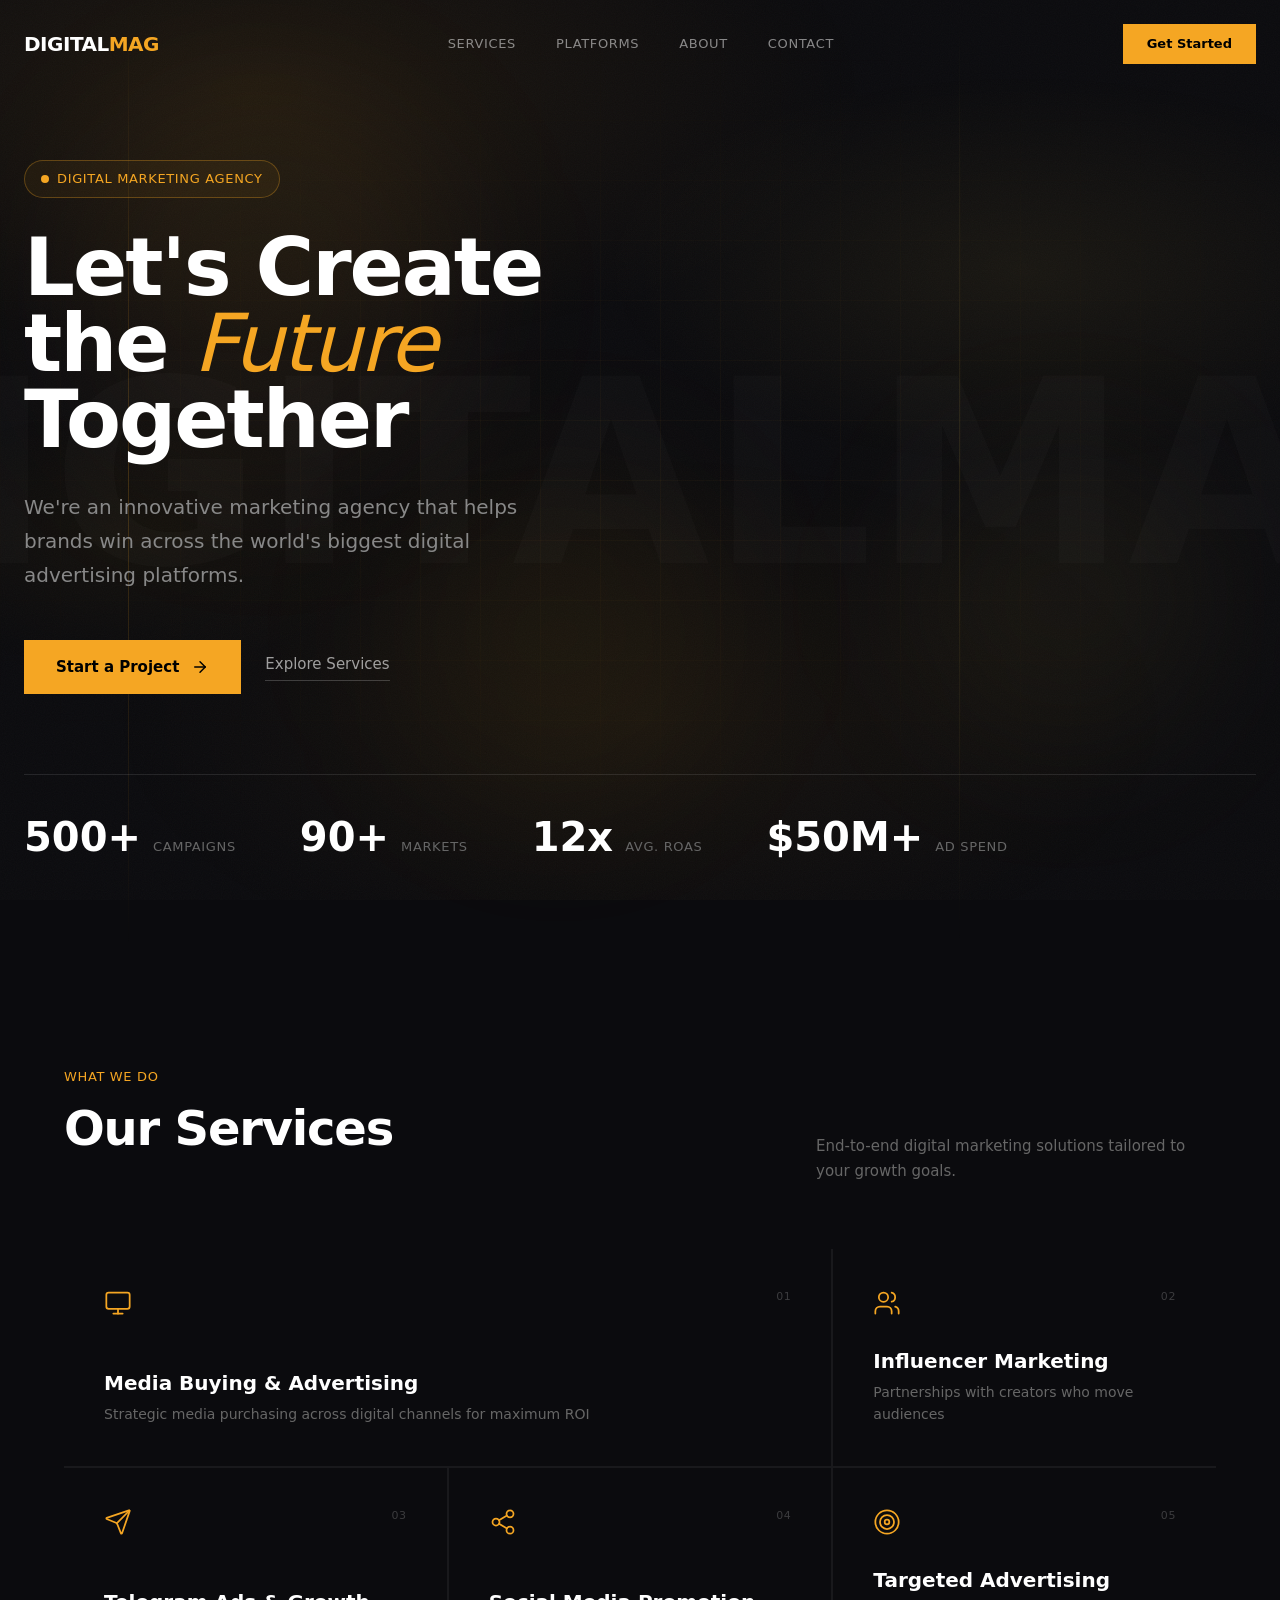
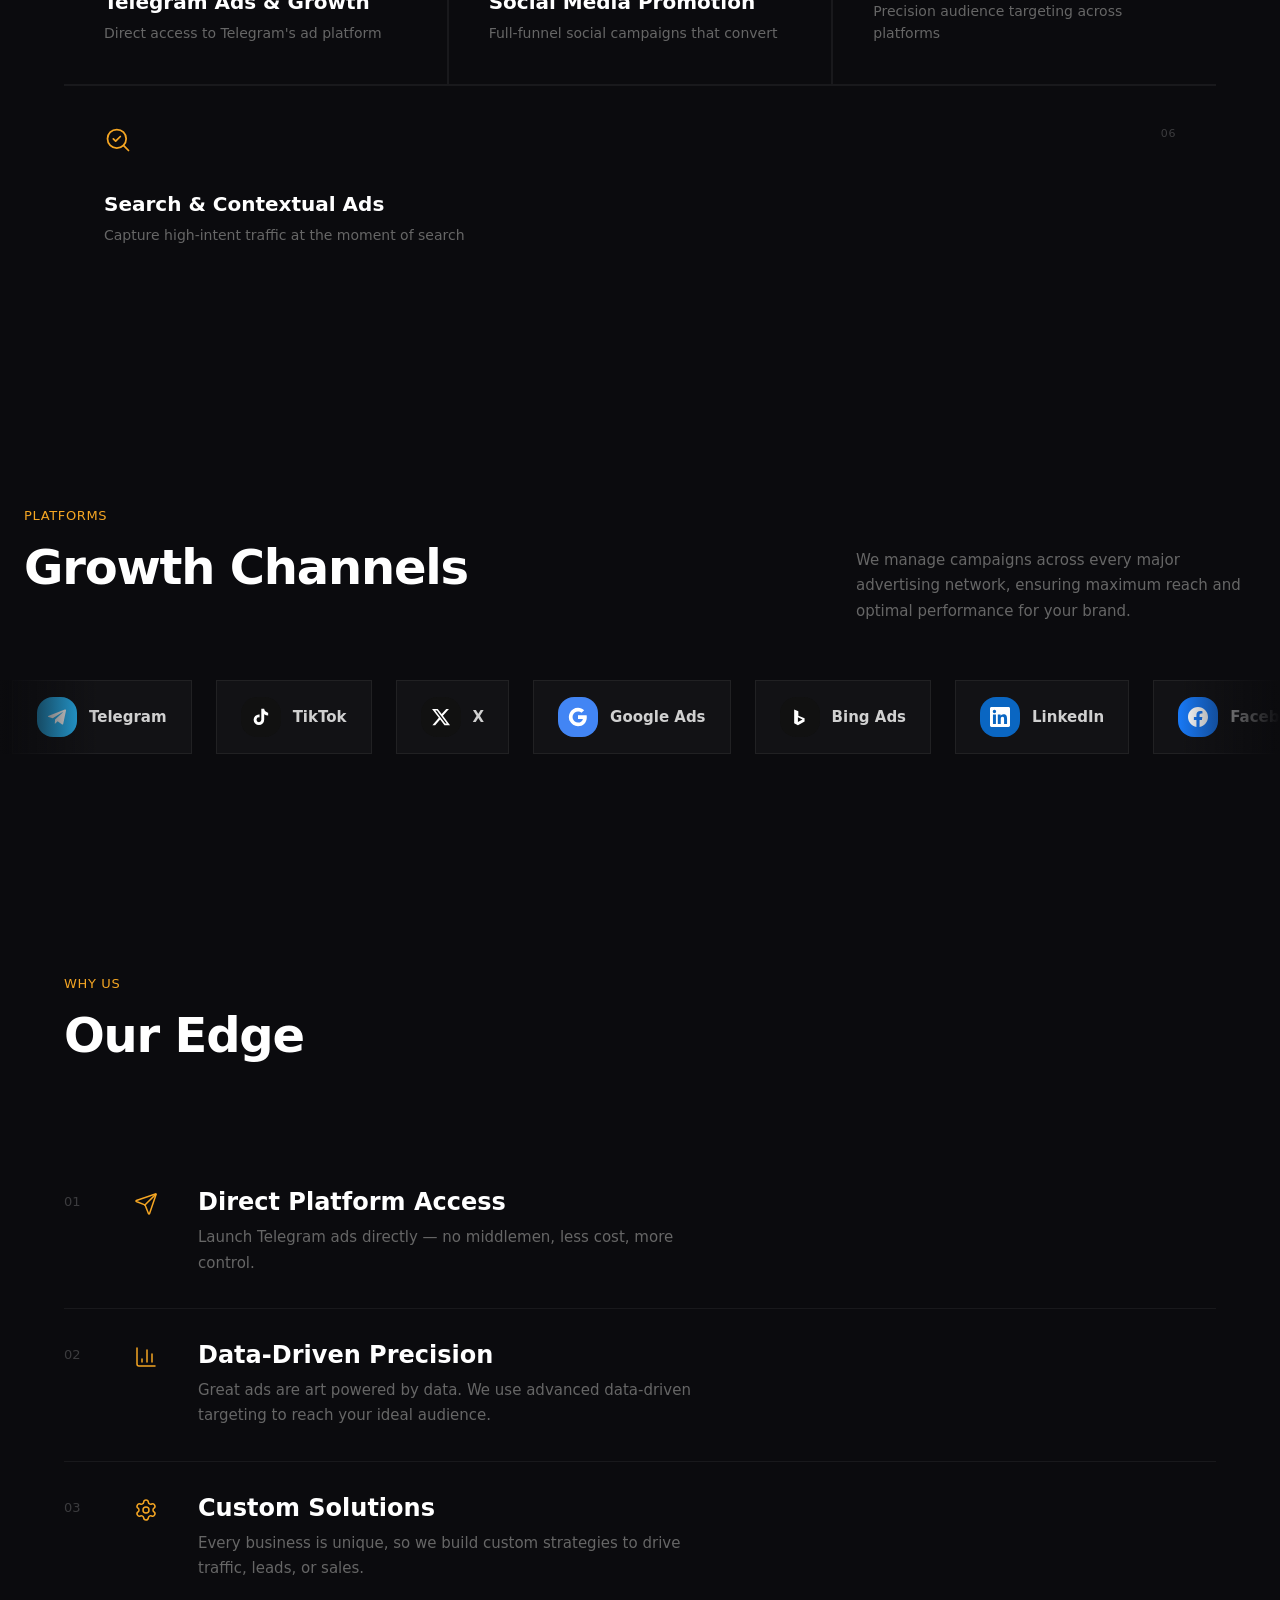
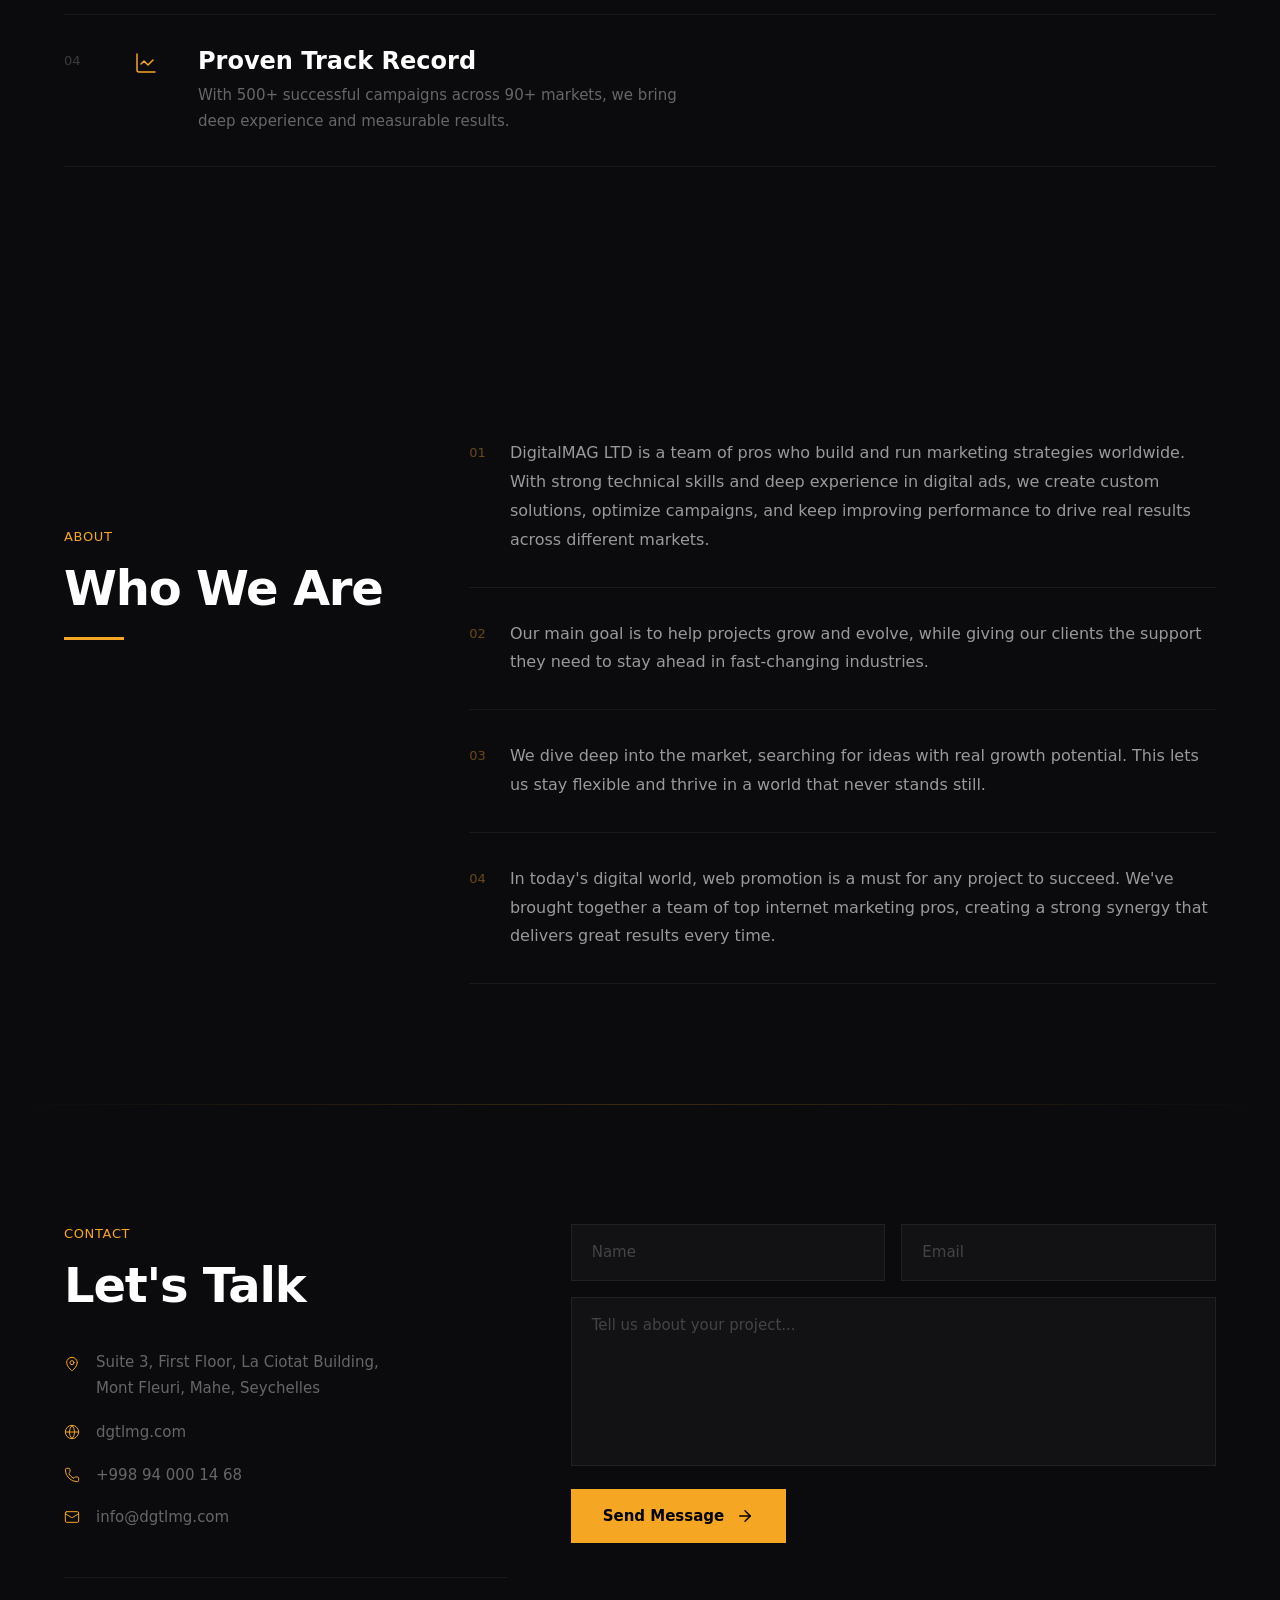
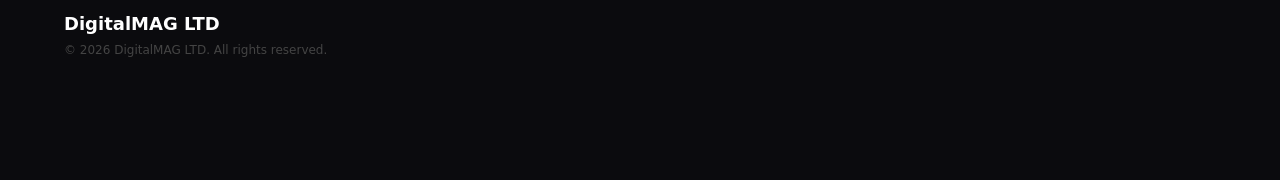
==== commit 910a2e01: "Add files via upload" ====
--- a/index.html
+++ b/index.html
@@ -1,3 +1,3 @@
 <!DOCTYPE html>
 <!-- saved from url=(0044)https://digital-marketing-growth.vercel.app/ -->
-<html lang="en"><head><meta http-equiv="Content-Type" content="text/html; charset=UTF-8"><meta name="viewport" content="width=device-width, initial-scale=1"><link rel="preload" href="https://digital-marketing-growth.vercel.app/_next/static/media/36966cca54120369-s.p.woff2" as="font" crossorigin="" type="font/woff2"><link rel="preload" href="https://digital-marketing-growth.vercel.app/_next/static/media/558ca1a6aa3cb55e-s.p.woff2" as="font" crossorigin="" type="font/woff2"><link rel="stylesheet" href="./index_files/4351c828efb6f5ea.css" data-precedence="next"><link rel="stylesheet" href="./index_files/c5387baacd0d2191.css" data-precedence="next"><link rel="preload" as="script" fetchpriority="low" href="./index_files/webpack-e07a974aa5c652d4.js"><script src="./index_files/4bd1b696-c023c6e3521b1417.js" async=""></script><script src="./index_files/255-93d6b73071f3089d.js" async=""></script><script src="./index_files/main-app-8325d46b281e2127.js" async=""></script><script src="./index_files/187-2d92f452676e3a98.js" async=""></script><script src="./index_files/layout-72451040e2483dda.js" async=""></script><script src="./index_files/490-b5e5381cc1629dbe.js" async=""></script><script src="./index_files/page-ac123c955c0e75ea.js" async=""></script><meta name="next-size-adjust" content=""><title>DIGITALMAG - Digital Marketing Agency | Performance Advertising</title><meta name="description" content="DIGITALMAG is a performance-driven digital marketing agency delivering comprehensive advertising solutions across all major global platforms."><link rel="icon" href="https://digital-marketing-growth.vercel.app/favicon.ico" type="image/x-icon" sizes="16x16"><script src="./index_files/polyfills-42372ed130431b0a.js" nomodule=""></script><style type="text/css" data-styled-jsx="">@keyframes marquee{0%{transform:translatex(0)}100%{transform:translatex(-50%)}}.animate-marquee{animation:marquee 30s linear infinite;width:max-content}.animate-marquee:hover{animation-play-state:paused}</style><script src="./index_files/script.js" defer="" data-sdkn="@vercel/analytics/next" data-sdkv="1.6.1" data-disable-auto-track="1"></script></head><body class="__variable_49a339 __variable_f9e569 antialiased"><div hidden=""><!--$--><!--/$--></div><div class="bg-grid"></div><div class="floating-orb floating-orb-1"></div><div class="floating-orb floating-orb-2"></div><div class="floating-orb floating-orb-3"></div><header class="fixed top-0 left-0 right-0 z-[1000] transition-all duration-300 bg-[#0b0b0e]/90 backdrop-blur-md border-b border-white/[0.06] py-4"><div class="container mx-auto px-6"><div class="flex items-center justify-between"><a href="https://digital-marketing-growth.vercel.app/" class="text-white font-display font-black text-[20px] tracking-tight">DIGITAL<span class="text-[#F5A623]">MAG</span></a><nav class="hidden md:flex items-center gap-10"><a href="https://digital-marketing-growth.vercel.app/#services" class="text-white/50 font-body font-medium text-[13px] uppercase tracking-wider hover:text-white transition-colors duration-200">Services</a><a href="https://digital-marketing-growth.vercel.app/#platforms" class="text-white/50 font-body font-medium text-[13px] uppercase tracking-wider hover:text-white transition-colors duration-200">Platforms</a><a href="https://digital-marketing-growth.vercel.app/#about" class="text-white/50 font-body font-medium text-[13px] uppercase tracking-wider hover:text-white transition-colors duration-200">About</a><a href="https://digital-marketing-growth.vercel.app/#contact" class="text-white/50 font-body font-medium text-[13px] uppercase tracking-wider hover:text-white transition-colors duration-200">Contact</a></nav><a href="https://digital-marketing-growth.vercel.app/#contact" class="hidden md:inline-flex px-6 py-2.5 bg-[#F5A623] text-black font-display font-bold text-[13px] rounded-none hover:bg-[#FFD54F] transition-colors duration-200">Get Started</a><button class="md:hidden text-white p-2" aria-label="Toggle Menu"><svg xmlns="http://www.w3.org/2000/svg" width="24" height="24" viewBox="0 0 24 24" fill="none" stroke="currentColor" stroke-width="2" stroke-linecap="round" stroke-linejoin="round" class="lucide lucide-menu" aria-hidden="true"><path d="M4 5h16"></path><path d="M4 12h16"></path><path d="M4 19h16"></path></svg></button></div></div><div class="fixed inset-0 top-[72px] bg-[#0b0b0e] z-[999] transition-transform duration-300 flex flex-col p-8 gap-6 md:hidden translate-x-full"><a href="https://digital-marketing-growth.vercel.app/#services" class="text-white font-display font-bold text-[24px] hover:text-[#F5A623]">Services</a><a href="https://digital-marketing-growth.vercel.app/#platforms" class="text-white font-display font-bold text-[24px] hover:text-[#F5A623]">Platforms</a><a href="https://digital-marketing-growth.vercel.app/#about" class="text-white font-display font-bold text-[24px] hover:text-[#F5A623]">About</a><a href="https://digital-marketing-growth.vercel.app/#contact" class="text-white font-display font-bold text-[24px] hover:text-[#F5A623]">Contact</a><a href="https://digital-marketing-growth.vercel.app/#contact" class="inline-block text-center px-6 py-3 bg-[#F5A623] text-black font-display font-bold text-[16px]">Get Started</a></div></header><section class="relative min-h-[100vh] w-full overflow-hidden flex items-end pb-[80px] pt-[160px]"><div class="absolute top-[50%] left-[50%] -translate-x-1/2 -translate-y-1/2 pointer-events-none select-none z-0"><span class="text-[20vw] font-display font-black text-white/[0.02] leading-none whitespace-nowrap">DIGITALMAG</span></div><div class="absolute top-0 left-[10%] w-[1px] h-full bg-gradient-to-b from-transparent via-[#F5A623]/20 to-transparent z-0"></div><div class="absolute top-0 right-[25%] w-[1px] h-full bg-gradient-to-b from-transparent via-[#FFD54F]/10 to-transparent z-0"></div><div class="container relative z-10 mx-auto px-6"><div class="max-w-[900px]"><div class="inline-flex items-center gap-2 px-4 py-2 rounded-full border border-[#F5A623]/30 bg-[#F5A623]/5 mb-8"><div class="w-2 h-2 rounded-full bg-[#F5A623] animate-pulse"></div><span class="text-[13px] font-body text-[#F5A623] tracking-wider uppercase">Digital Marketing Agency</span></div><h1 class="text-[48px] sm:text-[64px] lg:text-[80px] font-display font-black text-white leading-[0.95] tracking-tight mb-8">Let's Create<br>the <span class="italic font-light text-[#F5A623]">Future</span><br>Together</h1><p class="text-[18px] lg:text-[20px] text-[#888] font-body leading-[1.7] max-w-[520px] mb-12">We're an innovative marketing agency that helps brands win across the world's biggest digital advertising platforms.</p><div class="flex flex-wrap items-center gap-6"><a href="https://digital-marketing-growth.vercel.app/#contact" class="group inline-flex items-center gap-3 px-8 py-4 bg-[#F5A623] text-black font-display font-bold text-[15px] rounded-none hover:bg-[#FFD54F] transition-colors duration-200">Start a Project<svg xmlns="http://www.w3.org/2000/svg" width="18" height="18" viewBox="0 0 24 24" fill="none" stroke="currentColor" stroke-width="2" stroke-linecap="round" stroke-linejoin="round" class="lucide lucide-arrow-right group-hover:translate-x-1 transition-transform" aria-hidden="true"><path d="M5 12h14"></path><path d="m12 5 7 7-7 7"></path></svg></a><a href="https://digital-marketing-growth.vercel.app/#services" class="inline-flex items-center gap-2 text-white/60 font-display font-medium text-[15px] hover:text-white transition-colors duration-200 border-b border-white/20 pb-1">Explore Services</a></div></div><div class="mt-20 pt-8 border-t border-white/10 flex flex-wrap gap-x-16 gap-y-4"><div class="flex items-baseline gap-3"><span class="text-[32px] lg:text-[40px] font-display font-black text-white">500+</span><span class="text-[13px] text-[#666] font-body uppercase tracking-wider">Campaigns</span></div><div class="flex items-baseline gap-3"><span class="text-[32px] lg:text-[40px] font-display font-black text-white">90+</span><span class="text-[13px] text-[#666] font-body uppercase tracking-wider">Markets</span></div><div class="flex items-baseline gap-3"><span class="text-[32px] lg:text-[40px] font-display font-black text-white">12x</span><span class="text-[13px] text-[#666] font-body uppercase tracking-wider">Avg. ROAS</span></div><div class="flex items-baseline gap-3"><span class="text-[32px] lg:text-[40px] font-display font-black text-white">$50M+</span><span class="text-[13px] text-[#666] font-body uppercase tracking-wider">Ad Spend</span></div></div></div></section><section id="services" class="relative py-[120px] overflow-hidden"><div class="container mx-auto px-6 max-w-[1200px]"><div class="flex items-end justify-between mb-16 gap-8 flex-wrap"><div><span class="text-[13px] font-body text-[#F5A623] tracking-wider uppercase mb-4 block">What we do</span><h2 class="text-[36px] md:text-[48px] font-display font-black text-white leading-[1.05] tracking-tight">Our Services</h2></div><p class="text-[#666] font-body text-[15px] max-w-[400px] leading-[1.7]">End-to-end digital marketing solutions tailored to your growth goals.</p></div><div class="grid grid-cols-1 md:grid-cols-3 gap-[2px] bg-white/[0.06] rounded-none overflow-hidden"><div class="group relative bg-[#0b0b0e] p-8 lg:p-10 flex flex-col justify-between min-h-[200px] hover:bg-[#111114] transition-colors duration-300 md:col-span-2"><div class="flex items-start justify-between mb-8"><svg xmlns="http://www.w3.org/2000/svg" width="28" height="28" viewBox="0 0 24 24" fill="none" stroke="currentColor" stroke-width="1.5" stroke-linecap="round" stroke-linejoin="round" class="lucide lucide-monitor text-[#F5A623]" aria-hidden="true"><rect width="20" height="14" x="2" y="3" rx="2"></rect><line x1="8" x2="16" y1="21" y2="21"></line><line x1="12" x2="12" y1="17" y2="21"></line></svg><span class="text-[11px] font-body text-white/20 tracking-wider">0<!-- -->1</span></div><div><h3 class="text-[20px] font-display font-bold text-white mb-2 group-hover:text-[#F5A623] transition-colors duration-300">Media Buying &amp; Advertising</h3><p class="text-[14px] text-[#666] font-body leading-[1.6]">Strategic media purchasing across digital channels for maximum ROI</p></div></div><div class="group relative bg-[#0b0b0e] p-8 lg:p-10 flex flex-col justify-between min-h-[200px] hover:bg-[#111114] transition-colors duration-300 "><div class="flex items-start justify-between mb-8"><svg xmlns="http://www.w3.org/2000/svg" width="28" height="28" viewBox="0 0 24 24" fill="none" stroke="currentColor" stroke-width="1.5" stroke-linecap="round" stroke-linejoin="round" class="lucide lucide-users text-[#F5A623]" aria-hidden="true"><path d="M16 21v-2a4 4 0 0 0-4-4H6a4 4 0 0 0-4 4v2"></path><path d="M16 3.128a4 4 0 0 1 0 7.744"></path><path d="M22 21v-2a4 4 0 0 0-3-3.87"></path><circle cx="9" cy="7" r="4"></circle></svg><span class="text-[11px] font-body text-white/20 tracking-wider">0<!-- -->2</span></div><div><h3 class="text-[20px] font-display font-bold text-white mb-2 group-hover:text-[#F5A623] transition-colors duration-300">Influencer Marketing</h3><p class="text-[14px] text-[#666] font-body leading-[1.6]">Partnerships with creators who move audiences</p></div></div><div class="group relative bg-[#0b0b0e] p-8 lg:p-10 flex flex-col justify-between min-h-[200px] hover:bg-[#111114] transition-colors duration-300 "><div class="flex items-start justify-between mb-8"><svg xmlns="http://www.w3.org/2000/svg" width="28" height="28" viewBox="0 0 24 24" fill="none" stroke="currentColor" stroke-width="1.5" stroke-linecap="round" stroke-linejoin="round" class="lucide lucide-send text-[#F5A623]" aria-hidden="true"><path d="M14.536 21.686a.5.5 0 0 0 .937-.024l6.5-19a.496.496 0 0 0-.635-.635l-19 6.5a.5.5 0 0 0-.024.937l7.93 3.18a2 2 0 0 1 1.112 1.11z"></path><path d="m21.854 2.147-10.94 10.939"></path></svg><span class="text-[11px] font-body text-white/20 tracking-wider">0<!-- -->3</span></div><div><h3 class="text-[20px] font-display font-bold text-white mb-2 group-hover:text-[#F5A623] transition-colors duration-300">Telegram Ads &amp; Growth</h3><p class="text-[14px] text-[#666] font-body leading-[1.6]">Direct access to Telegram's ad platform</p></div></div><div class="group relative bg-[#0b0b0e] p-8 lg:p-10 flex flex-col justify-between min-h-[200px] hover:bg-[#111114] transition-colors duration-300 "><div class="flex items-start justify-between mb-8"><svg xmlns="http://www.w3.org/2000/svg" width="28" height="28" viewBox="0 0 24 24" fill="none" stroke="currentColor" stroke-width="1.5" stroke-linecap="round" stroke-linejoin="round" class="lucide lucide-share2 lucide-share-2 text-[#F5A623]" aria-hidden="true"><circle cx="18" cy="5" r="3"></circle><circle cx="6" cy="12" r="3"></circle><circle cx="18" cy="19" r="3"></circle><line x1="8.59" x2="15.42" y1="13.51" y2="17.49"></line><line x1="15.41" x2="8.59" y1="6.51" y2="10.49"></line></svg><span class="text-[11px] font-body text-white/20 tracking-wider">0<!-- -->4</span></div><div><h3 class="text-[20px] font-display font-bold text-white mb-2 group-hover:text-[#F5A623] transition-colors duration-300">Social Media Promotion</h3><p class="text-[14px] text-[#666] font-body leading-[1.6]">Full-funnel social campaigns that convert</p></div></div><div class="group relative bg-[#0b0b0e] p-8 lg:p-10 flex flex-col justify-between min-h-[200px] hover:bg-[#111114] transition-colors duration-300 "><div class="flex items-start justify-between mb-8"><svg xmlns="http://www.w3.org/2000/svg" width="28" height="28" viewBox="0 0 24 24" fill="none" stroke="currentColor" stroke-width="1.5" stroke-linecap="round" stroke-linejoin="round" class="lucide lucide-target text-[#F5A623]" aria-hidden="true"><circle cx="12" cy="12" r="10"></circle><circle cx="12" cy="12" r="6"></circle><circle cx="12" cy="12" r="2"></circle></svg><span class="text-[11px] font-body text-white/20 tracking-wider">0<!-- -->5</span></div><div><h3 class="text-[20px] font-display font-bold text-white mb-2 group-hover:text-[#F5A623] transition-colors duration-300">Targeted Advertising</h3><p class="text-[14px] text-[#666] font-body leading-[1.6]">Precision audience targeting across platforms</p></div></div><div class="group relative bg-[#0b0b0e] p-8 lg:p-10 flex flex-col justify-between min-h-[200px] hover:bg-[#111114] transition-colors duration-300 md:col-span-2"><div class="flex items-start justify-between mb-8"><svg xmlns="http://www.w3.org/2000/svg" width="28" height="28" viewBox="0 0 24 24" fill="none" stroke="currentColor" stroke-width="1.5" stroke-linecap="round" stroke-linejoin="round" class="lucide lucide-search-check text-[#F5A623]" aria-hidden="true"><path d="m8 11 2 2 4-4"></path><circle cx="11" cy="11" r="8"></circle><path d="m21 21-4.3-4.3"></path></svg><span class="text-[11px] font-body text-white/20 tracking-wider">0<!-- -->6</span></div><div><h3 class="text-[20px] font-display font-bold text-white mb-2 group-hover:text-[#F5A623] transition-colors duration-300">Search &amp; Contextual Ads</h3><p class="text-[14px] text-[#666] font-body leading-[1.6]">Capture high-intent traffic at the moment of search</p></div></div></div></div></section><section id="platforms" class="jsx-ba3f7e1c56df39f relative overflow-hidden py-[100px]"><div class="jsx-ba3f7e1c56df39f container mx-auto px-6 mb-14"><div class="jsx-ba3f7e1c56df39f flex items-end justify-between gap-8 flex-wrap"><div class="jsx-ba3f7e1c56df39f"><span class="jsx-ba3f7e1c56df39f text-[13px] font-body text-[#F5A623] tracking-wider uppercase mb-4 block">Platforms</span><h2 class="jsx-ba3f7e1c56df39f text-[36px] md:text-[48px] font-display font-black text-white leading-[1.05] tracking-tight">Growth Channels</h2></div><p class="jsx-ba3f7e1c56df39f text-[#666] font-body text-[15px] max-w-[400px] leading-[1.7]">We manage campaigns across every major advertising network, ensuring maximum reach and optimal performance for your brand.</p></div></div><div class="jsx-ba3f7e1c56df39f relative w-full overflow-hidden"><div class="jsx-ba3f7e1c56df39f absolute left-0 top-0 bottom-0 w-[100px] bg-gradient-to-r from-[#0b0b0e] to-transparent z-10 pointer-events-none"></div><div class="jsx-ba3f7e1c56df39f absolute right-0 top-0 bottom-0 w-[100px] bg-gradient-to-l from-[#0b0b0e] to-transparent z-10 pointer-events-none"></div><div class="jsx-ba3f7e1c56df39f flex animate-marquee"><div class="jsx-ba3f7e1c56df39f flex-shrink-0 mx-3 flex items-center gap-3 px-6 py-4 bg-white/[0.03] border border-white/[0.06] rounded-none hover:border-[#F5A623]/30 transition-colors duration-300 cursor-default"><div style="background-color:#29B6F6" class="jsx-ba3f7e1c56df39f w-10 h-10 rounded-lg flex items-center justify-center flex-shrink-0"><svg viewBox="0 0 24 24" fill="white" class="w-6 h-6"><path d="M9.78 18.65l.28-4.23 7.68-6.92c.34-.31-.07-.46-.52-.19L7.74 13.3 3.64 12c-.88-.25-.89-.86.2-1.3l15.97-6.16c.73-.33 1.43.18 1.15 1.3l-2.72 12.81c-.19.91-.74 1.13-1.5.71L12.6 16.3l-1.99 1.93c-.23.23-.42.42-.83.42z"></path></svg></div><span class="jsx-ba3f7e1c56df39f text-[15px] font-display font-semibold text-white/80 whitespace-nowrap">Telegram</span></div><div class="jsx-ba3f7e1c56df39f flex-shrink-0 mx-3 flex items-center gap-3 px-6 py-4 bg-white/[0.03] border border-white/[0.06] rounded-none hover:border-[#F5A623]/30 transition-colors duration-300 cursor-default"><div style="background-color:#111" class="jsx-ba3f7e1c56df39f w-10 h-10 rounded-lg flex items-center justify-center flex-shrink-0"><svg viewBox="0 0 24 24" fill="white" class="w-5 h-5"><path d="M19.59 6.69a4.83 4.83 0 01-3.77-4.25V2h-3.45v13.67a2.89 2.89 0 01-2.88 2.5 2.89 2.89 0 01-2.89-2.89 2.89 2.89 0 012.89-2.89c.28 0 .54.04.79.1v-3.5a6.37 6.37 0 00-.79-.05A6.34 6.34 0 003.15 15.2a6.34 6.34 0 006.34 6.34 6.34 6.34 0 006.34-6.34V8.73a8.19 8.19 0 004.76 1.52v-3.4a4.85 4.85 0 01-1-.16z"></path></svg></div><span class="jsx-ba3f7e1c56df39f text-[15px] font-display font-semibold text-white/80 whitespace-nowrap">TikTok</span></div><div class="jsx-ba3f7e1c56df39f flex-shrink-0 mx-3 flex items-center gap-3 px-6 py-4 bg-white/[0.03] border border-white/[0.06] rounded-none hover:border-[#F5A623]/30 transition-colors duration-300 cursor-default"><div style="background-color:#111" class="jsx-ba3f7e1c56df39f w-10 h-10 rounded-lg flex items-center justify-center flex-shrink-0"><svg viewBox="0 0 24 24" fill="white" class="w-5 h-5"><path d="M18.244 2.25h3.308l-7.227 8.26 8.502 11.24H16.17l-5.214-6.817L4.99 21.75H1.68l7.73-8.835L1.254 2.25H8.08l4.713 6.231zm-1.161 17.52h1.833L7.084 4.126H5.117z"></path></svg></div><span class="jsx-ba3f7e1c56df39f text-[15px] font-display font-semibold text-white/80 whitespace-nowrap">X</span></div><div class="jsx-ba3f7e1c56df39f flex-shrink-0 mx-3 flex items-center gap-3 px-6 py-4 bg-white/[0.03] border border-white/[0.06] rounded-none hover:border-[#F5A623]/30 transition-colors duration-300 cursor-default"><div style="background-color:#4285F4" class="jsx-ba3f7e1c56df39f w-10 h-10 rounded-lg flex items-center justify-center flex-shrink-0"><svg viewBox="0 0 24 24" class="w-5 h-5"><path fill="#fff" d="M22.56 12.25c0-.78-.07-1.53-.2-2.25H12v4.26h5.92a5.06 5.06 0 01-2.2 3.32v2.77h3.57c2.08-1.92 3.28-4.74 3.28-8.1z"></path><path fill="#fff" d="M12 23c2.97 0 5.46-.98 7.28-2.66l-3.57-2.77c-.98.66-2.23 1.06-3.71 1.06-2.86 0-5.29-1.93-6.16-4.53H2.18v2.84C3.99 20.53 7.7 23 12 23z"></path><path fill="#fff" d="M5.84 14.09c-.22-.66-.35-1.36-.35-2.09s.13-1.43.35-2.09V7.07H2.18C1.43 8.55 1 10.22 1 12s.43 3.45 1.18 4.93l2.85-2.22.81-.62z"></path><path fill="#fff" d="M12 5.38c1.62 0 3.06.56 4.21 1.64l3.15-3.15C17.45 2.09 14.97 1 12 1 7.7 1 3.99 3.47 2.18 7.07l3.66 2.84c.87-2.6 3.3-4.53 6.16-4.53z"></path></svg></div><span class="jsx-ba3f7e1c56df39f text-[15px] font-display font-semibold text-white/80 whitespace-nowrap">Google Ads</span></div><div class="jsx-ba3f7e1c56df39f flex-shrink-0 mx-3 flex items-center gap-3 px-6 py-4 bg-white/[0.03] border border-white/[0.06] rounded-none hover:border-[#F5A623]/30 transition-colors duration-300 cursor-default"><div style="background-color:#111" class="jsx-ba3f7e1c56df39f w-10 h-10 rounded-lg flex items-center justify-center flex-shrink-0"><svg viewBox="0 0 24 24" fill="white" class="w-5 h-5"><path d="M5 3v16.5l4.5 2.5 8-4.5v-4L10 10.5V5L5 3zm4.5 9.27l5.5 2.73-5.5 3.1v-5.83z"></path></svg></div><span class="jsx-ba3f7e1c56df39f text-[15px] font-display font-semibold text-white/80 whitespace-nowrap">Bing Ads</span></div><div class="jsx-ba3f7e1c56df39f flex-shrink-0 mx-3 flex items-center gap-3 px-6 py-4 bg-white/[0.03] border border-white/[0.06] rounded-none hover:border-[#F5A623]/30 transition-colors duration-300 cursor-default"><div style="background-color:#0A66C2" class="jsx-ba3f7e1c56df39f w-10 h-10 rounded-lg flex items-center justify-center flex-shrink-0"><svg viewBox="0 0 24 24" fill="white" class="w-5 h-5"><path d="M20.447 20.452h-3.554v-5.569c0-1.328-.027-3.037-1.852-3.037-1.853 0-2.136 1.445-2.136 2.939v5.667H9.351V9h3.414v1.561h.046c.477-.9 1.637-1.85 3.37-1.85 3.601 0 4.267 2.37 4.267 5.455v6.286zM5.337 7.433a2.062 2.062 0 01-2.063-2.065 2.064 2.064 0 112.063 2.065zm1.782 13.019H3.555V9h3.564v11.452zM22.225 0H1.771C.792 0 0 .774 0 1.729v20.542C0 23.227.792 24 1.771 24h20.451C23.2 24 24 23.227 24 22.271V1.729C24 .774 23.2 0 22.222 0h.003z"></path></svg></div><span class="jsx-ba3f7e1c56df39f text-[15px] font-display font-semibold text-white/80 whitespace-nowrap">LinkedIn</span></div><div class="jsx-ba3f7e1c56df39f flex-shrink-0 mx-3 flex items-center gap-3 px-6 py-4 bg-white/[0.03] border border-white/[0.06] rounded-none hover:border-[#F5A623]/30 transition-colors duration-300 cursor-default"><div style="background-color:#1877F2" class="jsx-ba3f7e1c56df39f w-10 h-10 rounded-lg flex items-center justify-center flex-shrink-0"><svg viewBox="0 0 24 24" fill="white" class="w-5 h-5"><path d="M24 12.073c0-6.627-5.373-12-12-12s-12 5.373-12 12c0 5.99 4.388 10.954 10.125 11.854v-8.385H7.078v-3.47h3.047V9.43c0-3.007 1.792-4.669 4.533-4.669 1.312 0 2.686.235 2.686.235v2.953H15.83c-1.491 0-1.956.925-1.956 1.874v2.25h3.328l-.532 3.47h-2.796v8.385C19.612 23.027 24 18.062 24 12.073z"></path></svg></div><span class="jsx-ba3f7e1c56df39f text-[15px] font-display font-semibold text-white/80 whitespace-nowrap">Facebook</span></div><div class="jsx-ba3f7e1c56df39f flex-shrink-0 mx-3 flex items-center gap-3 px-6 py-4 bg-white/[0.03] border border-white/[0.06] rounded-none hover:border-[#F5A623]/30 transition-colors duration-300 cursor-default"><div style="background-color:#7B0099" class="jsx-ba3f7e1c56df39f w-10 h-10 rounded-lg flex items-center justify-center flex-shrink-0"><svg viewBox="0 0 24 24" fill="white" class="w-5 h-5"><path d="M12.846 12.783L16.09 6h2.55l-4.96 9.326V21h-2.4v-5.674L6.36 6h2.58l3.277 6.783h.629z"></path></svg></div><span class="jsx-ba3f7e1c56df39f text-[15px] font-display font-semibold text-white/80 whitespace-nowrap">Yahoo!</span></div><div class="jsx-ba3f7e1c56df39f flex-shrink-0 mx-3 flex items-center gap-3 px-6 py-4 bg-white/[0.03] border border-white/[0.06] rounded-none hover:border-[#F5A623]/30 transition-colors duration-300 cursor-default"><div style="background-color:#FF0000" class="jsx-ba3f7e1c56df39f w-10 h-10 rounded-lg flex items-center justify-center flex-shrink-0"><svg viewBox="0 0 24 24" fill="white" class="w-5 h-5"><path d="M23.498 6.186a3.016 3.016 0 00-2.122-2.136C19.505 3.545 12 3.545 12 3.545s-7.505 0-9.377.505A3.017 3.017 0 00.502 6.186C0 8.07 0 12 0 12s0 3.93.502 5.814a3.016 3.016 0 002.122 2.136c1.871.505 9.376.505 9.376.505s7.505 0 9.377-.505a3.015 3.015 0 002.122-2.136C24 15.93 24 12 24 12s0-3.93-.502-5.814zM9.545 15.568V8.432L15.818 12l-6.273 3.568z"></path></svg></div><span class="jsx-ba3f7e1c56df39f text-[15px] font-display font-semibold text-white/80 whitespace-nowrap">YouTube</span></div><div class="jsx-ba3f7e1c56df39f flex-shrink-0 mx-3 flex items-center gap-3 px-6 py-4 bg-white/[0.03] border border-white/[0.06] rounded-none hover:border-[#F5A623]/30 transition-colors duration-300 cursor-default"><div style="background-color:#29B6F6" class="jsx-ba3f7e1c56df39f w-10 h-10 rounded-lg flex items-center justify-center flex-shrink-0"><svg viewBox="0 0 24 24" fill="white" class="w-6 h-6"><path d="M9.78 18.65l.28-4.23 7.68-6.92c.34-.31-.07-.46-.52-.19L7.74 13.3 3.64 12c-.88-.25-.89-.86.2-1.3l15.97-6.16c.73-.33 1.43.18 1.15 1.3l-2.72 12.81c-.19.91-.74 1.13-1.5.71L12.6 16.3l-1.99 1.93c-.23.23-.42.42-.83.42z"></path></svg></div><span class="jsx-ba3f7e1c56df39f text-[15px] font-display font-semibold text-white/80 whitespace-nowrap">Telegram</span></div><div class="jsx-ba3f7e1c56df39f flex-shrink-0 mx-3 flex items-center gap-3 px-6 py-4 bg-white/[0.03] border border-white/[0.06] rounded-none hover:border-[#F5A623]/30 transition-colors duration-300 cursor-default"><div style="background-color:#111" class="jsx-ba3f7e1c56df39f w-10 h-10 rounded-lg flex items-center justify-center flex-shrink-0"><svg viewBox="0 0 24 24" fill="white" class="w-5 h-5"><path d="M19.59 6.69a4.83 4.83 0 01-3.77-4.25V2h-3.45v13.67a2.89 2.89 0 01-2.88 2.5 2.89 2.89 0 01-2.89-2.89 2.89 2.89 0 012.89-2.89c.28 0 .54.04.79.1v-3.5a6.37 6.37 0 00-.79-.05A6.34 6.34 0 003.15 15.2a6.34 6.34 0 006.34 6.34 6.34 6.34 0 006.34-6.34V8.73a8.19 8.19 0 004.76 1.52v-3.4a4.85 4.85 0 01-1-.16z"></path></svg></div><span class="jsx-ba3f7e1c56df39f text-[15px] font-display font-semibold text-white/80 whitespace-nowrap">TikTok</span></div><div class="jsx-ba3f7e1c56df39f flex-shrink-0 mx-3 flex items-center gap-3 px-6 py-4 bg-white/[0.03] border border-white/[0.06] rounded-none hover:border-[#F5A623]/30 transition-colors duration-300 cursor-default"><div style="background-color:#111" class="jsx-ba3f7e1c56df39f w-10 h-10 rounded-lg flex items-center justify-center flex-shrink-0"><svg viewBox="0 0 24 24" fill="white" class="w-5 h-5"><path d="M18.244 2.25h3.308l-7.227 8.26 8.502 11.24H16.17l-5.214-6.817L4.99 21.75H1.68l7.73-8.835L1.254 2.25H8.08l4.713 6.231zm-1.161 17.52h1.833L7.084 4.126H5.117z"></path></svg></div><span class="jsx-ba3f7e1c56df39f text-[15px] font-display font-semibold text-white/80 whitespace-nowrap">X</span></div><div class="jsx-ba3f7e1c56df39f flex-shrink-0 mx-3 flex items-center gap-3 px-6 py-4 bg-white/[0.03] border border-white/[0.06] rounded-none hover:border-[#F5A623]/30 transition-colors duration-300 cursor-default"><div style="background-color:#4285F4" class="jsx-ba3f7e1c56df39f w-10 h-10 rounded-lg flex items-center justify-center flex-shrink-0"><svg viewBox="0 0 24 24" class="w-5 h-5"><path fill="#fff" d="M22.56 12.25c0-.78-.07-1.53-.2-2.25H12v4.26h5.92a5.06 5.06 0 01-2.2 3.32v2.77h3.57c2.08-1.92 3.28-4.74 3.28-8.1z"></path><path fill="#fff" d="M12 23c2.97 0 5.46-.98 7.28-2.66l-3.57-2.77c-.98.66-2.23 1.06-3.71 1.06-2.86 0-5.29-1.93-6.16-4.53H2.18v2.84C3.99 20.53 7.7 23 12 23z"></path><path fill="#fff" d="M5.84 14.09c-.22-.66-.35-1.36-.35-2.09s.13-1.43.35-2.09V7.07H2.18C1.43 8.55 1 10.22 1 12s.43 3.45 1.18 4.93l2.85-2.22.81-.62z"></path><path fill="#fff" d="M12 5.38c1.62 0 3.06.56 4.21 1.64l3.15-3.15C17.45 2.09 14.97 1 12 1 7.7 1 3.99 3.47 2.18 7.07l3.66 2.84c.87-2.6 3.3-4.53 6.16-4.53z"></path></svg></div><span class="jsx-ba3f7e1c56df39f text-[15px] font-display font-semibold text-white/80 whitespace-nowrap">Google Ads</span></div><div class="jsx-ba3f7e1c56df39f flex-shrink-0 mx-3 flex items-center gap-3 px-6 py-4 bg-white/[0.03] border border-white/[0.06] rounded-none hover:border-[#F5A623]/30 transition-colors duration-300 cursor-default"><div style="background-color:#111" class="jsx-ba3f7e1c56df39f w-10 h-10 rounded-lg flex items-center justify-center flex-shrink-0"><svg viewBox="0 0 24 24" fill="white" class="w-5 h-5"><path d="M5 3v16.5l4.5 2.5 8-4.5v-4L10 10.5V5L5 3zm4.5 9.27l5.5 2.73-5.5 3.1v-5.83z"></path></svg></div><span class="jsx-ba3f7e1c56df39f text-[15px] font-display font-semibold text-white/80 whitespace-nowrap">Bing Ads</span></div><div class="jsx-ba3f7e1c56df39f flex-shrink-0 mx-3 flex items-center gap-3 px-6 py-4 bg-white/[0.03] border border-white/[0.06] rounded-none hover:border-[#F5A623]/30 transition-colors duration-300 cursor-default"><div style="background-color:#0A66C2" class="jsx-ba3f7e1c56df39f w-10 h-10 rounded-lg flex items-center justify-center flex-shrink-0"><svg viewBox="0 0 24 24" fill="white" class="w-5 h-5"><path d="M20.447 20.452h-3.554v-5.569c0-1.328-.027-3.037-1.852-3.037-1.853 0-2.136 1.445-2.136 2.939v5.667H9.351V9h3.414v1.561h.046c.477-.9 1.637-1.85 3.37-1.85 3.601 0 4.267 2.37 4.267 5.455v6.286zM5.337 7.433a2.062 2.062 0 01-2.063-2.065 2.064 2.064 0 112.063 2.065zm1.782 13.019H3.555V9h3.564v11.452zM22.225 0H1.771C.792 0 0 .774 0 1.729v20.542C0 23.227.792 24 1.771 24h20.451C23.2 24 24 23.227 24 22.271V1.729C24 .774 23.2 0 22.222 0h.003z"></path></svg></div><span class="jsx-ba3f7e1c56df39f text-[15px] font-display font-semibold text-white/80 whitespace-nowrap">LinkedIn</span></div><div class="jsx-ba3f7e1c56df39f flex-shrink-0 mx-3 flex items-center gap-3 px-6 py-4 bg-white/[0.03] border border-white/[0.06] rounded-none hover:border-[#F5A623]/30 transition-colors duration-300 cursor-default"><div style="background-color:#1877F2" class="jsx-ba3f7e1c56df39f w-10 h-10 rounded-lg flex items-center justify-center flex-shrink-0"><svg viewBox="0 0 24 24" fill="white" class="w-5 h-5"><path d="M24 12.073c0-6.627-5.373-12-12-12s-12 5.373-12 12c0 5.99 4.388 10.954 10.125 11.854v-8.385H7.078v-3.47h3.047V9.43c0-3.007 1.792-4.669 4.533-4.669 1.312 0 2.686.235 2.686.235v2.953H15.83c-1.491 0-1.956.925-1.956 1.874v2.25h3.328l-.532 3.47h-2.796v8.385C19.612 23.027 24 18.062 24 12.073z"></path></svg></div><span class="jsx-ba3f7e1c56df39f text-[15px] font-display font-semibold text-white/80 whitespace-nowrap">Facebook</span></div><div class="jsx-ba3f7e1c56df39f flex-shrink-0 mx-3 flex items-center gap-3 px-6 py-4 bg-white/[0.03] border border-white/[0.06] rounded-none hover:border-[#F5A623]/30 transition-colors duration-300 cursor-default"><div style="background-color:#7B0099" class="jsx-ba3f7e1c56df39f w-10 h-10 rounded-lg flex items-center justify-center flex-shrink-0"><svg viewBox="0 0 24 24" fill="white" class="w-5 h-5"><path d="M12.846 12.783L16.09 6h2.55l-4.96 9.326V21h-2.4v-5.674L6.36 6h2.58l3.277 6.783h.629z"></path></svg></div><span class="jsx-ba3f7e1c56df39f text-[15px] font-display font-semibold text-white/80 whitespace-nowrap">Yahoo!</span></div><div class="jsx-ba3f7e1c56df39f flex-shrink-0 mx-3 flex items-center gap-3 px-6 py-4 bg-white/[0.03] border border-white/[0.06] rounded-none hover:border-[#F5A623]/30 transition-colors duration-300 cursor-default"><div style="background-color:#FF0000" class="jsx-ba3f7e1c56df39f w-10 h-10 rounded-lg flex items-center justify-center flex-shrink-0"><svg viewBox="0 0 24 24" fill="white" class="w-5 h-5"><path d="M23.498 6.186a3.016 3.016 0 00-2.122-2.136C19.505 3.545 12 3.545 12 3.545s-7.505 0-9.377.505A3.017 3.017 0 00.502 6.186C0 8.07 0 12 0 12s0 3.93.502 5.814a3.016 3.016 0 002.122 2.136c1.871.505 9.376.505 9.376.505s7.505 0 9.377-.505a3.015 3.015 0 002.122-2.136C24 15.93 24 12 24 12s0-3.93-.502-5.814zM9.545 15.568V8.432L15.818 12l-6.273 3.568z"></path></svg></div><span class="jsx-ba3f7e1c56df39f text-[15px] font-display font-semibold text-white/80 whitespace-nowrap">YouTube</span></div></div></div></section><section id="advantages" class="relative w-full py-[120px] overflow-hidden"><div class="container mx-auto px-6 relative z-10 max-w-[1200px]"><div class="flex items-end justify-between mb-16 gap-8 flex-wrap"><div><span class="text-[13px] font-body text-[#F5A623] tracking-wider uppercase mb-4 block">Why us</span><h2 class="text-[36px] md:text-[48px] font-display font-black text-white leading-[1.05] tracking-tight">Our Edge</h2></div></div><div class="space-y-0"><div class="group flex items-start gap-6 md:gap-10 py-8 border-b border-white/[0.06] hover:border-[#F5A623]/20 transition-colors duration-300"><span class="text-[13px] font-body text-white/20 mt-1 flex-shrink-0 w-[30px]">01</span><svg xmlns="http://www.w3.org/2000/svg" width="24" height="24" viewBox="0 0 24 24" fill="none" stroke="currentColor" stroke-width="1.5" stroke-linecap="round" stroke-linejoin="round" class="lucide lucide-send text-[#F5A623] mt-1 flex-shrink-0" aria-hidden="true"><path d="M14.536 21.686a.5.5 0 0 0 .937-.024l6.5-19a.496.496 0 0 0-.635-.635l-19 6.5a.5.5 0 0 0-.024.937l7.93 3.18a2 2 0 0 1 1.112 1.11z"></path><path d="m21.854 2.147-10.94 10.939"></path></svg><div class="flex-1"><h3 class="text-[20px] md:text-[24px] font-display font-bold text-white mb-2 group-hover:text-[#F5A623] transition-colors duration-300">Direct Platform Access</h3><p class="text-[#666] text-[15px] font-body leading-[1.7] max-w-[500px]">Launch Telegram ads directly — no middlemen, less cost, more control.</p></div></div><div class="group flex items-start gap-6 md:gap-10 py-8 border-b border-white/[0.06] hover:border-[#F5A623]/20 transition-colors duration-300"><span class="text-[13px] font-body text-white/20 mt-1 flex-shrink-0 w-[30px]">02</span><svg xmlns="http://www.w3.org/2000/svg" width="24" height="24" viewBox="0 0 24 24" fill="none" stroke="currentColor" stroke-width="1.5" stroke-linecap="round" stroke-linejoin="round" class="lucide lucide-chart-column text-[#F5A623] mt-1 flex-shrink-0" aria-hidden="true"><path d="M3 3v16a2 2 0 0 0 2 2h16"></path><path d="M18 17V9"></path><path d="M13 17V5"></path><path d="M8 17v-3"></path></svg><div class="flex-1"><h3 class="text-[20px] md:text-[24px] font-display font-bold text-white mb-2 group-hover:text-[#F5A623] transition-colors duration-300">Data-Driven Precision</h3><p class="text-[#666] text-[15px] font-body leading-[1.7] max-w-[500px]">Great ads are art powered by data. We use advanced data-driven targeting to reach your ideal audience.</p></div></div><div class="group flex items-start gap-6 md:gap-10 py-8 border-b border-white/[0.06] hover:border-[#F5A623]/20 transition-colors duration-300"><span class="text-[13px] font-body text-white/20 mt-1 flex-shrink-0 w-[30px]">03</span><svg xmlns="http://www.w3.org/2000/svg" width="24" height="24" viewBox="0 0 24 24" fill="none" stroke="currentColor" stroke-width="1.5" stroke-linecap="round" stroke-linejoin="round" class="lucide lucide-settings text-[#F5A623] mt-1 flex-shrink-0" aria-hidden="true"><path d="M9.671 4.136a2.34 2.34 0 0 1 4.659 0 2.34 2.34 0 0 0 3.319 1.915 2.34 2.34 0 0 1 2.33 4.033 2.34 2.34 0 0 0 0 3.831 2.34 2.34 0 0 1-2.33 4.033 2.34 2.34 0 0 0-3.319 1.915 2.34 2.34 0 0 1-4.659 0 2.34 2.34 0 0 0-3.32-1.915 2.34 2.34 0 0 1-2.33-4.033 2.34 2.34 0 0 0 0-3.831A2.34 2.34 0 0 1 6.35 6.051a2.34 2.34 0 0 0 3.319-1.915"></path><circle cx="12" cy="12" r="3"></circle></svg><div class="flex-1"><h3 class="text-[20px] md:text-[24px] font-display font-bold text-white mb-2 group-hover:text-[#F5A623] transition-colors duration-300">Custom Solutions</h3><p class="text-[#666] text-[15px] font-body leading-[1.7] max-w-[500px]">Every business is unique, so we build custom strategies to drive traffic, leads, or sales.</p></div></div><div class="group flex items-start gap-6 md:gap-10 py-8 border-b border-white/[0.06] hover:border-[#F5A623]/20 transition-colors duration-300"><span class="text-[13px] font-body text-white/20 mt-1 flex-shrink-0 w-[30px]">04</span><svg xmlns="http://www.w3.org/2000/svg" width="24" height="24" viewBox="0 0 24 24" fill="none" stroke="currentColor" stroke-width="1.5" stroke-linecap="round" stroke-linejoin="round" class="lucide lucide-chart-line text-[#F5A623] mt-1 flex-shrink-0" aria-hidden="true"><path d="M3 3v16a2 2 0 0 0 2 2h16"></path><path d="m19 9-5 5-4-4-3 3"></path></svg><div class="flex-1"><h3 class="text-[20px] md:text-[24px] font-display font-bold text-white mb-2 group-hover:text-[#F5A623] transition-colors duration-300">Proven Track Record</h3><p class="text-[#666] text-[15px] font-body leading-[1.7] max-w-[500px]">With 500+ successful campaigns across 90+ markets, we bring deep experience and measurable results.</p></div></div></div></div></section><section id="about" class="relative w-full overflow-hidden py-[120px]"><div class="container relative z-10 px-6 mx-auto max-w-[1200px]"><div class="grid grid-cols-1 lg:grid-cols-12 gap-16"><div class="lg:col-span-4 lg:sticky lg:top-[120px] lg:self-start"><span class="text-[13px] font-body text-[#F5A623] tracking-wider uppercase mb-4 block">About</span><h2 class="text-[36px] md:text-[48px] font-display font-black text-white leading-[1.05] tracking-tight mb-6">Who We Are</h2><div class="w-[60px] h-[3px] bg-[#F5A623]"></div></div><div class="lg:col-span-8 space-y-0"><div class="py-8 border-b border-white/[0.06]"><div class="flex gap-6 items-start"><span class="text-[13px] font-body text-[#F5A623]/40 mt-1 flex-shrink-0">0<!-- -->1</span><p class="text-[16px] text-[#999] font-body leading-[1.8]">DigitalMAG LTD is a team of pros who build and run marketing strategies worldwide. With strong technical skills and deep experience in digital ads, we create custom solutions, optimize campaigns, and keep improving performance to drive real results across different markets.</p></div></div><div class="py-8 border-b border-white/[0.06]"><div class="flex gap-6 items-start"><span class="text-[13px] font-body text-[#F5A623]/40 mt-1 flex-shrink-0">0<!-- -->2</span><p class="text-[16px] text-[#999] font-body leading-[1.8]">Our main goal is to help projects grow and evolve, while giving our clients the support they need to stay ahead in fast-changing industries.</p></div></div><div class="py-8 border-b border-white/[0.06]"><div class="flex gap-6 items-start"><span class="text-[13px] font-body text-[#F5A623]/40 mt-1 flex-shrink-0">0<!-- -->3</span><p class="text-[16px] text-[#999] font-body leading-[1.8]">We dive deep into the market, searching for ideas with real growth potential. This lets us stay flexible and thrive in a world that never stands still.</p></div></div><div class="py-8 border-b border-white/[0.06]"><div class="flex gap-6 items-start"><span class="text-[13px] font-body text-[#F5A623]/40 mt-1 flex-shrink-0">0<!-- -->4</span><p class="text-[16px] text-[#999] font-body leading-[1.8]">In today's digital world, web promotion is a must for any project to succeed. We've brought together a team of top internet marketing pros, creating a strong synergy that delivers great results every time.</p></div></div></div></div></div></section><footer id="contact" class="relative py-[120px] w-full"><div class="absolute top-0 left-0 right-0 h-[1px] bg-gradient-to-r from-transparent via-[#F5A623]/20 to-transparent"></div><div class="container mx-auto max-w-[1200px] px-6"><div class="grid grid-cols-1 lg:grid-cols-12 gap-16"><div class="lg:col-span-5"><span class="text-[13px] font-body text-[#F5A623] tracking-wider uppercase mb-4 block">Contact</span><h2 class="text-[36px] md:text-[48px] font-display font-black text-white leading-[1.05] tracking-tight mb-10">Let's Talk</h2><div class="space-y-5 mb-12"><div class="flex items-start gap-4"><svg xmlns="http://www.w3.org/2000/svg" width="24" height="24" viewBox="0 0 24 24" fill="none" stroke="currentColor" stroke-width="1.5" stroke-linecap="round" stroke-linejoin="round" class="lucide lucide-map-pin text-[#F5A623] w-4 h-4 mt-1.5 flex-shrink-0" aria-hidden="true"><path d="M20 10c0 4.993-5.539 10.193-7.399 11.799a1 1 0 0 1-1.202 0C9.539 20.193 4 14.993 4 10a8 8 0 0 1 16 0"></path><circle cx="12" cy="10" r="3"></circle></svg><address class="not-italic font-body text-[15px] leading-[1.7] text-[#666]">Suite 3, First Floor, La Ciotat Building,<br>Mont Fleuri, Mahe, Seychelles</address></div><div class="flex items-center gap-4"><svg xmlns="http://www.w3.org/2000/svg" width="24" height="24" viewBox="0 0 24 24" fill="none" stroke="currentColor" stroke-width="1.5" stroke-linecap="round" stroke-linejoin="round" class="lucide lucide-globe text-[#F5A623] w-4 h-4 flex-shrink-0" aria-hidden="true"><circle cx="12" cy="12" r="10"></circle><path d="M12 2a14.5 14.5 0 0 0 0 20 14.5 14.5 0 0 0 0-20"></path><path d="M2 12h20"></path></svg><a href="https://dgtlmg.com/" target="_blank" rel="noopener noreferrer" class="font-body text-[15px] text-[#666] hover:text-white transition-colors">dgtlmg.com</a></div><div class="flex items-center gap-4"><svg xmlns="http://www.w3.org/2000/svg" width="24" height="24" viewBox="0 0 24 24" fill="none" stroke="currentColor" stroke-width="1.5" stroke-linecap="round" stroke-linejoin="round" class="lucide lucide-phone text-[#F5A623] w-4 h-4 flex-shrink-0" aria-hidden="true"><path d="M13.832 16.568a1 1 0 0 0 1.213-.303l.355-.465A2 2 0 0 1 17 15h3a2 2 0 0 1 2 2v3a2 2 0 0 1-2 2A18 18 0 0 1 2 4a2 2 0 0 1 2-2h3a2 2 0 0 1 2 2v3a2 2 0 0 1-.8 1.6l-.468.351a1 1 0 0 0-.292 1.233 14 14 0 0 0 6.392 6.384"></path></svg><a href="tel:+998940001468" class="font-body text-[15px] text-[#666] hover:text-white transition-colors">+998 94 000 14 68</a></div><div class="flex items-center gap-4"><svg xmlns="http://www.w3.org/2000/svg" width="24" height="24" viewBox="0 0 24 24" fill="none" stroke="currentColor" stroke-width="1.5" stroke-linecap="round" stroke-linejoin="round" class="lucide lucide-mail text-[#F5A623] w-4 h-4 flex-shrink-0" aria-hidden="true"><path d="m22 7-8.991 5.727a2 2 0 0 1-2.009 0L2 7"></path><rect x="2" y="4" width="20" height="16" rx="2"></rect></svg><a href="mailto:info@dgtlmg.com" class="font-body text-[15px] text-[#666] hover:text-white transition-colors">info@dgtlmg.com</a></div></div><div class="pt-8 border-t border-white/[0.06]"><span class="text-white font-display font-black text-[18px] block mb-1">DigitalMAG LTD</span><p class="text-[#444] text-[12px] font-body">© <!-- -->2026<!-- --> DigitalMAG LTD. All rights reserved.</p></div></div><div class="lg:col-span-7"><form class="space-y-4"><div class="grid grid-cols-1 sm:grid-cols-2 gap-4"><input type="text" placeholder="Name" required="" class="w-full px-5 py-4 bg-white/[0.03] border border-white/[0.06] text-white font-body text-[15px] placeholder:text-[#444] focus:outline-none focus:border-[#F5A623]/40 transition-colors rounded-none" value=""><input type="email" placeholder="Email" required="" class="w-full px-5 py-4 bg-white/[0.03] border border-white/[0.06] text-white font-body text-[15px] placeholder:text-[#444] focus:outline-none focus:border-[#F5A623]/40 transition-colors rounded-none" value=""></div><textarea placeholder="Tell us about your project..." rows="6" required="" class="w-full px-5 py-4 bg-white/[0.03] border border-white/[0.06] text-white font-body text-[15px] placeholder:text-[#444] focus:outline-none focus:border-[#F5A623]/40 transition-colors resize-none rounded-none"></textarea><button type="submit" class="group inline-flex items-center gap-3 px-8 py-4 bg-[#F5A623] text-black font-display font-bold text-[15px] hover:bg-[#FFD54F] transition-colors duration-200 rounded-none">Send Message<svg xmlns="http://www.w3.org/2000/svg" width="18" height="18" viewBox="0 0 24 24" fill="none" stroke="currentColor" stroke-width="2" stroke-linecap="round" stroke-linejoin="round" class="lucide lucide-arrow-right group-hover:translate-x-1 transition-transform" aria-hidden="true"><path d="M5 12h14"></path><path d="m12 5 7 7-7 7"></path></svg></button></form></div></div></div></footer><!--$--><!--/$--><script src="./index_files/webpack-e07a974aa5c652d4.js" id="_R_" async=""></script><script>(self.__next_f=self.__next_f||[]).push([0])</script><script>self.__next_f.push([1,"1:\"$Sreact.fragment\"\n2:I[9766,[],\"\"]\n3:I[8924,[],\"\"]\n4:I[1935,[\"187\",\"static/chunks/187-2d92f452676e3a98.js?dpl=dpl_8x168xtxweq9d8Tywtn9r3RMDzcU\",\"177\",\"static/chunks/app/layout-72451040e2483dda.js?dpl=dpl_8x168xtxweq9d8Tywtn9r3RMDzcU\"],\"VisualEditsMessenger\"]\n5:I[6613,[\"187\",\"static/chunks/187-2d92f452676e3a98.js?dpl=dpl_8x168xtxweq9d8Tywtn9r3RMDzcU\",\"177\",\"static/chunks/app/layout-72451040e2483dda.js?dpl=dpl_8x168xtxweq9d8Tywtn9r3RMDzcU\"],\"Analytics\"]\n6:I[4860,[\"490\",\"static/chunks/490-b5e5381cc1629dbe.js?dpl=dpl_8x168xtxweq9d8Tywtn9r3RMDzcU\",\"974\",\"static/chunks/app/page-ac123c955c0e75ea.js?dpl=dpl_8x168xtxweq9d8Tywtn9r3RMDzcU\"],\"default\"]\n7:I[9184,[\"490\",\"static/chunks/490-b5e5381cc1629dbe.js?dpl=dpl_8x168xtxweq9d8Tywtn9r3RMDzcU\",\"974\",\"static/chunks/app/page-ac123c955c0e75ea.js?dpl=dpl_8x168xtxweq9d8Tywtn9r3RMDzcU\"],\"default\"]\n13:I[7150,[],\"\"]\n:HL[\"/_next/static/media/36966cca54120369-s.p.woff2\",\"font\",{\"crossOrigin\":\"\",\"type\":\"font/woff2\"}]\n:HL[\"/_next/static/media/558ca1a6aa3cb55e-s.p.woff2\",\"font\",{\"crossOrigin\":\"\",\"type\":\"font/woff2\"}]\n:HL[\"/_next/static/css/4351c828efb6f5ea.css?dpl=dpl_8x168xtxweq9d8Tywtn9r3RMDzcU\",\"style\"]\n:HL[\"/_next/static/css/c5387baacd0d2191.css?dpl=dpl_8x168xtxweq9d8Tywtn9r3RMDzcU\",\"style\"]\n"])</script><script>self.__next_f.push([1,"0:{\"P\":null,\"b\":\"Mccd9JuqLMQma8AEtni6X\",\"p\":\"\",\"c\":[\"\",\"\"],\"i\":false,\"f\":[[[\"\",{\"children\":[\"__PAGE__\",{}]},\"$undefined\",\"$undefined\",true],[\"\",[\"$\",\"$1\",\"c\",{\"children\":[[[\"$\",\"link\",\"0\",{\"rel\":\"stylesheet\",\"href\":\"/_next/static/css/4351c828efb6f5ea.css?dpl=dpl_8x168xtxweq9d8Tywtn9r3RMDzcU\",\"precedence\":\"next\",\"crossOrigin\":\"$undefined\",\"nonce\":\"$undefined\"}],[\"$\",\"link\",\"1\",{\"rel\":\"stylesheet\",\"href\":\"/_next/static/css/c5387baacd0d2191.css?dpl=dpl_8x168xtxweq9d8Tywtn9r3RMDzcU\",\"precedence\":\"next\",\"crossOrigin\":\"$undefined\",\"nonce\":\"$undefined\"}]],[\"$\",\"html\",null,{\"lang\":\"en\",\"children\":[\"$\",\"body\",null,{\"className\":\"__variable_49a339 __variable_f9e569 antialiased\",\"children\":[[\"$\",\"$L2\",null,{\"parallelRouterKey\":\"children\",\"error\":\"$undefined\",\"errorStyles\":\"$undefined\",\"errorScripts\":\"$undefined\",\"template\":[\"$\",\"$L3\",null,{}],\"templateStyles\":\"$undefined\",\"templateScripts\":\"$undefined\",\"notFound\":[[[\"$\",\"title\",null,{\"children\":\"404: This page could not be found.\"}],[\"$\",\"div\",null,{\"style\":{\"fontFamily\":\"system-ui,\\\"Segoe UI\\\",Roboto,Helvetica,Arial,sans-serif,\\\"Apple Color Emoji\\\",\\\"Segoe UI Emoji\\\"\",\"height\":\"100vh\",\"textAlign\":\"center\",\"display\":\"flex\",\"flexDirection\":\"column\",\"alignItems\":\"center\",\"justifyContent\":\"center\"},\"children\":[\"$\",\"div\",null,{\"children\":[[\"$\",\"style\",null,{\"dangerouslySetInnerHTML\":{\"__html\":\"body{color:#000;background:#fff;margin:0}.next-error-h1{border-right:1px solid rgba(0,0,0,.3)}@media (prefers-color-scheme:dark){body{color:#fff;background:#000}.next-error-h1{border-right:1px solid rgba(255,255,255,.3)}}\"}}],[\"$\",\"h1\",null,{\"className\":\"next-error-h1\",\"style\":{\"display\":\"inline-block\",\"margin\":\"0 20px 0 0\",\"padding\":\"0 23px 0 0\",\"fontSize\":24,\"fontWeight\":500,\"verticalAlign\":\"top\",\"lineHeight\":\"49px\"},\"children\":404}],[\"$\",\"div\",null,{\"style\":{\"display\":\"inline-block\"},\"children\":[\"$\",\"h2\",null,{\"style\":{\"fontSize\":14,\"fontWeight\":400,\"lineHeight\":\"49px\",\"margin\":0},\"children\":\"This page could not be found.\"}]}]]}]}]],[]],\"forbidden\":\"$undefined\",\"unauthorized\":\"$undefined\"}],[\"$\",\"$L4\",null,{}],[\"$\",\"$L5\",null,{}]]}]}]]}],{\"children\":[\"__PAGE__\",[\"$\",\"$1\",\"c\",{\"children\":[[[\"$\",\"div\",null,{\"className\":\"bg-grid\"}],[\"$\",\"div\",null,{\"className\":\"floating-orb floating-orb-1\"}],[\"$\",\"div\",null,{\"className\":\"floating-orb floating-orb-2\"}],[\"$\",\"div\",null,{\"className\":\"floating-orb floating-orb-3\"}],[\"$\",\"$L6\",null,{}],[\"$\",\"$L7\",null,{}],[\"$\",\"section\",null,{\"id\":\"services\",\"className\":\"relative py-[120px] overflow-hidden\",\"children\":[\"$\",\"div\",null,{\"className\":\"container mx-auto px-6 max-w-[1200px]\",\"children\":[[\"$\",\"div\",null,{\"className\":\"flex items-end justify-between mb-16 gap-8 flex-wrap\",\"children\":[[\"$\",\"div\",null,{\"children\":[[\"$\",\"span\",null,{\"className\":\"text-[13px] font-body text-[#F5A623] tracking-wider uppercase mb-4 block\",\"children\":\"What we do\"}],[\"$\",\"h2\",null,{\"className\":\"text-[36px] md:text-[48px] font-display font-black text-white leading-[1.05] tracking-tight\",\"children\":\"Our Services\"}]]}],[\"$\",\"p\",null,{\"className\":\"text-[#666] font-body text-[15px] max-w-[400px] leading-[1.7]\",\"children\":\"End-to-end digital marketing solutions tailored to your growth goals.\"}]]}],[\"$\",\"div\",null,{\"className\":\"grid grid-cols-1 md:grid-cols-3 gap-[2px] bg-white/[0.06] rounded-none overflow-hidden\",\"children\":[[\"$\",\"div\",\"0\",{\"className\":\"group relative bg-[#0b0b0e] p-8 lg:p-10 flex flex-col justify-between min-h-[200px] hover:bg-[#111114] transition-colors duration-300 md:col-span-2\",\"children\":[[\"$\",\"div\",null,{\"className\":\"flex items-start justify-between mb-8\",\"children\":[[\"$\",\"svg\",null,{\"ref\":\"$undefined\",\"xmlns\":\"http://www.w3.org/2000/svg\",\"width\":28,\"height\":28,\"viewBox\":\"0 0 24 24\",\"fill\":\"none\",\"stroke\":\"currentColor\",\"strokeWidth\":1.5,\"strokeLinecap\":\"round\",\"strokeLinejoin\":\"round\",\"className\":\"lucide lucide-monitor text-[#F5A623]\",\"aria-hidden\":\"true\",\"children\":[[\"$\",\"rect\",\"48i651\",{\"width\":\"20\",\"height\":\"14\",\"x\":\"2\",\"y\":\"3\",\"rx\":\"2\"}],[\"$\",\"line\",\"1svkeh\",{\"x1\":\"8\",\"x2\":\"16\",\"y1\":\"21\",\"y2\":\"21\"}],[\"$\",\"line\",\"vw1qmm\",{\"x1\":\"12\",\"x2\":\"12\",\"y1\":\"17\",\"y2\":\"21\"}],\"$undefined\"]}],[\"$\",\"span\",null,{\"className\":\"text-[11px] font-body text-white/20 tracking-wider\",\"children\":[\"0\",1]}]]}],[\"$\",\"div\",null,{\"children\":[[\"$\",\"h3\",null,{\"className\":\"text-[20px] font-display font-bold text-white mb-2 group-hover:text-[#F5A623] transition-colors duration-300\",\"children\":\"Media Buying \u0026 Advertising\"}],[\"$\",\"p\",null,{\"className\":\"text-[14px] text-[#666] font-body leading-[1.6]\",\"children\":\"Strategic media purchasing across digital channels for maximum ROI\"}]]}]]}],\"$L8\",\"$L9\",\"$La\",\"$Lb\",\"$Lc\"]}]]}]}],\"$Ld\",\"$Le\",\"$Lf\",\"$L10\"],null,\"$L11\"]}],{},null,false]},null,false],\"$L12\",false]],\"m\":\"$undefined\",\"G\":[\"$13\",[]],\"s\":false,\"S\":true}\n"])</script><script>self.__next_f.push([1,"14:I[6653,[\"490\",\"static/chunks/490-b5e5381cc1629dbe.js?dpl=dpl_8x168xtxweq9d8Tywtn9r3RMDzcU\",\"974\",\"static/chunks/app/page-ac123c955c0e75ea.js?dpl=dpl_8x168xtxweq9d8Tywtn9r3RMDzcU\"],\"default\"]\n18:I[269,[\"490\",\"static/chunks/490-b5e5381cc1629dbe.js?dpl=dpl_8x168xtxweq9d8Tywtn9r3RMDzcU\",\"974\",\"static/chunks/app/page-ac123c955c0e75ea.js?dpl=dpl_8x168xtxweq9d8Tywtn9r3RMDzcU\"],\"default\"]\n19:I[4431,[],\"OutletBoundary\"]\n1b:I[5278,[],\"AsyncMetadataOutlet\"]\n1d:I[4431,[],\"ViewportBoundary\"]\n1f:I[4431,[],\"MetadataBoundary\"]\n20:\"$Sreact.suspense\"\n"])</script><script>self.__next_f.push([1,"8:[\"$\",\"div\",\"1\",{\"className\":\"group relative bg-[#0b0b0e] p-8 lg:p-10 flex flex-col justify-between min-h-[200px] hover:bg-[#111114] transition-colors duration-300 \",\"children\":[[\"$\",\"div\",null,{\"className\":\"flex items-start justify-between mb-8\",\"children\":[[\"$\",\"svg\",null,{\"ref\":\"$undefined\",\"xmlns\":\"http://www.w3.org/2000/svg\",\"width\":28,\"height\":28,\"viewBox\":\"0 0 24 24\",\"fill\":\"none\",\"stroke\":\"currentColor\",\"strokeWidth\":1.5,\"strokeLinecap\":\"round\",\"strokeLinejoin\":\"round\",\"className\":\"lucide lucide-users text-[#F5A623]\",\"aria-hidden\":\"true\",\"children\":[[\"$\",\"path\",\"1yyitq\",{\"d\":\"M16 21v-2a4 4 0 0 0-4-4H6a4 4 0 0 0-4 4v2\"}],[\"$\",\"path\",\"16gr8j\",{\"d\":\"M16 3.128a4 4 0 0 1 0 7.744\"}],[\"$\",\"path\",\"kshegd\",{\"d\":\"M22 21v-2a4 4 0 0 0-3-3.87\"}],[\"$\",\"circle\",\"nufk8\",{\"cx\":\"9\",\"cy\":\"7\",\"r\":\"4\"}],\"$undefined\"]}],[\"$\",\"span\",null,{\"className\":\"text-[11px] font-body text-white/20 tracking-wider\",\"children\":[\"0\",2]}]]}],[\"$\",\"div\",null,{\"children\":[[\"$\",\"h3\",null,{\"className\":\"text-[20px] font-display font-bold text-white mb-2 group-hover:text-[#F5A623] transition-colors duration-300\",\"children\":\"Influencer Marketing\"}],[\"$\",\"p\",null,{\"className\":\"text-[14px] text-[#666] font-body leading-[1.6]\",\"children\":\"Partnerships with creators who move audiences\"}]]}]]}]\n"])</script><script>self.__next_f.push([1,"9:[\"$\",\"div\",\"2\",{\"className\":\"group relative bg-[#0b0b0e] p-8 lg:p-10 flex flex-col justify-between min-h-[200px] hover:bg-[#111114] transition-colors duration-300 \",\"children\":[[\"$\",\"div\",null,{\"className\":\"flex items-start justify-between mb-8\",\"children\":[[\"$\",\"svg\",null,{\"ref\":\"$undefined\",\"xmlns\":\"http://www.w3.org/2000/svg\",\"width\":28,\"height\":28,\"viewBox\":\"0 0 24 24\",\"fill\":\"none\",\"stroke\":\"currentColor\",\"strokeWidth\":1.5,\"strokeLinecap\":\"round\",\"strokeLinejoin\":\"round\",\"className\":\"lucide lucide-send text-[#F5A623]\",\"aria-hidden\":\"true\",\"children\":[[\"$\",\"path\",\"1ffxy3\",{\"d\":\"M14.536 21.686a.5.5 0 0 0 .937-.024l6.5-19a.496.496 0 0 0-.635-.635l-19 6.5a.5.5 0 0 0-.024.937l7.93 3.18a2 2 0 0 1 1.112 1.11z\"}],[\"$\",\"path\",\"12cjpa\",{\"d\":\"m21.854 2.147-10.94 10.939\"}],\"$undefined\"]}],[\"$\",\"span\",null,{\"className\":\"text-[11px] font-body text-white/20 tracking-wider\",\"children\":[\"0\",3]}]]}],[\"$\",\"div\",null,{\"children\":[[\"$\",\"h3\",null,{\"className\":\"text-[20px] font-display font-bold text-white mb-2 group-hover:text-[#F5A623] transition-colors duration-300\",\"children\":\"Telegram Ads \u0026 Growth\"}],[\"$\",\"p\",null,{\"className\":\"text-[14px] text-[#666] font-body leading-[1.6]\",\"children\":\"Direct access to Telegram's ad platform\"}]]}]]}]\n"])</script><script>self.__next_f.push([1,"a:[\"$\",\"div\",\"3\",{\"className\":\"group relative bg-[#0b0b0e] p-8 lg:p-10 flex flex-col justify-between min-h-[200px] hover:bg-[#111114] transition-colors duration-300 \",\"children\":[[\"$\",\"div\",null,{\"className\":\"flex items-start justify-between mb-8\",\"children\":[[\"$\",\"svg\",null,{\"ref\":\"$undefined\",\"xmlns\":\"http://www.w3.org/2000/svg\",\"width\":28,\"height\":28,\"viewBox\":\"0 0 24 24\",\"fill\":\"none\",\"stroke\":\"currentColor\",\"strokeWidth\":1.5,\"strokeLinecap\":\"round\",\"strokeLinejoin\":\"round\",\"className\":\"lucide lucide-share2 lucide-share-2 text-[#F5A623]\",\"aria-hidden\":\"true\",\"children\":[[\"$\",\"circle\",\"gq8acd\",{\"cx\":\"18\",\"cy\":\"5\",\"r\":\"3\"}],[\"$\",\"circle\",\"w7nqdw\",{\"cx\":\"6\",\"cy\":\"12\",\"r\":\"3\"}],[\"$\",\"circle\",\"1xt0gg\",{\"cx\":\"18\",\"cy\":\"19\",\"r\":\"3\"}],[\"$\",\"line\",\"47mynk\",{\"x1\":\"8.59\",\"x2\":\"15.42\",\"y1\":\"13.51\",\"y2\":\"17.49\"}],[\"$\",\"line\",\"1n3mei\",{\"x1\":\"15.41\",\"x2\":\"8.59\",\"y1\":\"6.51\",\"y2\":\"10.49\"}],\"$undefined\"]}],[\"$\",\"span\",null,{\"className\":\"text-[11px] font-body text-white/20 tracking-wider\",\"children\":[\"0\",4]}]]}],[\"$\",\"div\",null,{\"children\":[[\"$\",\"h3\",null,{\"className\":\"text-[20px] font-display font-bold text-white mb-2 group-hover:text-[#F5A623] transition-colors duration-300\",\"children\":\"Social Media Promotion\"}],[\"$\",\"p\",null,{\"className\":\"text-[14px] text-[#666] font-body leading-[1.6]\",\"children\":\"Full-funnel social campaigns that convert\"}]]}]]}]\n"])</script><script>self.__next_f.push([1,"b:[\"$\",\"div\",\"4\",{\"className\":\"group relative bg-[#0b0b0e] p-8 lg:p-10 flex flex-col justify-between min-h-[200px] hover:bg-[#111114] transition-colors duration-300 \",\"children\":[[\"$\",\"div\",null,{\"className\":\"flex items-start justify-between mb-8\",\"children\":[[\"$\",\"svg\",null,{\"ref\":\"$undefined\",\"xmlns\":\"http://www.w3.org/2000/svg\",\"width\":28,\"height\":28,\"viewBox\":\"0 0 24 24\",\"fill\":\"none\",\"stroke\":\"currentColor\",\"strokeWidth\":1.5,\"strokeLinecap\":\"round\",\"strokeLinejoin\":\"round\",\"className\":\"lucide lucide-target text-[#F5A623]\",\"aria-hidden\":\"true\",\"children\":[[\"$\",\"circle\",\"1mglay\",{\"cx\":\"12\",\"cy\":\"12\",\"r\":\"10\"}],[\"$\",\"circle\",\"1vlfrh\",{\"cx\":\"12\",\"cy\":\"12\",\"r\":\"6\"}],[\"$\",\"circle\",\"1c9p78\",{\"cx\":\"12\",\"cy\":\"12\",\"r\":\"2\"}],\"$undefined\"]}],[\"$\",\"span\",null,{\"className\":\"text-[11px] font-body text-white/20 tracking-wider\",\"children\":[\"0\",5]}]]}],[\"$\",\"div\",null,{\"children\":[[\"$\",\"h3\",null,{\"className\":\"text-[20px] font-display font-bold text-white mb-2 group-hover:text-[#F5A623] transition-colors duration-300\",\"children\":\"Targeted Advertising\"}],[\"$\",\"p\",null,{\"className\":\"text-[14px] text-[#666] font-body leading-[1.6]\",\"children\":\"Precision audience targeting across platforms\"}]]}]]}]\n"])</script><script>self.__next_f.push([1,"c:[\"$\",\"div\",\"5\",{\"className\":\"group relative bg-[#0b0b0e] p-8 lg:p-10 flex flex-col justify-between min-h-[200px] hover:bg-[#111114] transition-colors duration-300 md:col-span-2\",\"children\":[[\"$\",\"div\",null,{\"className\":\"flex items-start justify-between mb-8\",\"children\":[[\"$\",\"svg\",null,{\"ref\":\"$undefined\",\"xmlns\":\"http://www.w3.org/2000/svg\",\"width\":28,\"height\":28,\"viewBox\":\"0 0 24 24\",\"fill\":\"none\",\"stroke\":\"currentColor\",\"strokeWidth\":1.5,\"strokeLinecap\":\"round\",\"strokeLinejoin\":\"round\",\"className\":\"lucide lucide-search-check text-[#F5A623]\",\"aria-hidden\":\"true\",\"children\":[[\"$\",\"path\",\"1sed1v\",{\"d\":\"m8 11 2 2 4-4\"}],[\"$\",\"circle\",\"4ej97u\",{\"cx\":\"11\",\"cy\":\"11\",\"r\":\"8\"}],[\"$\",\"path\",\"1qie3q\",{\"d\":\"m21 21-4.3-4.3\"}],\"$undefined\"]}],[\"$\",\"span\",null,{\"className\":\"text-[11px] font-body text-white/20 tracking-wider\",\"children\":[\"0\",6]}]]}],[\"$\",\"div\",null,{\"children\":[[\"$\",\"h3\",null,{\"className\":\"text-[20px] font-display font-bold text-white mb-2 group-hover:text-[#F5A623] transition-colors duration-300\",\"children\":\"Search \u0026 Contextual Ads\"}],[\"$\",\"p\",null,{\"className\":\"text-[14px] text-[#666] font-body leading-[1.6]\",\"children\":\"Capture high-intent traffic at the moment of search\"}]]}]]}]\n"])</script><script>self.__next_f.push([1,"d:[\"$\",\"$L14\",null,{}]\n"])</script><script>self.__next_f.push([1,"e:[\"$\",\"section\",null,{\"id\":\"advantages\",\"className\":\"relative w-full py-[120px] overflow-hidden\",\"children\":[\"$\",\"div\",null,{\"className\":\"container mx-auto px-6 relative z-10 max-w-[1200px]\",\"children\":[[\"$\",\"div\",null,{\"className\":\"flex items-end justify-between mb-16 gap-8 flex-wrap\",\"children\":[\"$\",\"div\",null,{\"children\":[[\"$\",\"span\",null,{\"className\":\"text-[13px] font-body text-[#F5A623] tracking-wider uppercase mb-4 block\",\"children\":\"Why us\"}],[\"$\",\"h2\",null,{\"className\":\"text-[36px] md:text-[48px] font-display font-black text-white leading-[1.05] tracking-tight\",\"children\":\"Our Edge\"}]]}]}],[\"$\",\"div\",null,{\"className\":\"space-y-0\",\"children\":[[\"$\",\"div\",\"0\",{\"className\":\"group flex items-start gap-6 md:gap-10 py-8 border-b border-white/[0.06] hover:border-[#F5A623]/20 transition-colors duration-300\",\"children\":[[\"$\",\"span\",null,{\"className\":\"text-[13px] font-body text-white/20 mt-1 flex-shrink-0 w-[30px]\",\"children\":\"01\"}],[\"$\",\"svg\",null,{\"ref\":\"$undefined\",\"xmlns\":\"http://www.w3.org/2000/svg\",\"width\":24,\"height\":24,\"viewBox\":\"0 0 24 24\",\"fill\":\"none\",\"stroke\":\"currentColor\",\"strokeWidth\":1.5,\"strokeLinecap\":\"round\",\"strokeLinejoin\":\"round\",\"className\":\"lucide lucide-send text-[#F5A623] mt-1 flex-shrink-0\",\"aria-hidden\":\"true\",\"children\":[[\"$\",\"path\",\"1ffxy3\",{\"d\":\"M14.536 21.686a.5.5 0 0 0 .937-.024l6.5-19a.496.496 0 0 0-.635-.635l-19 6.5a.5.5 0 0 0-.024.937l7.93 3.18a2 2 0 0 1 1.112 1.11z\"}],[\"$\",\"path\",\"12cjpa\",{\"d\":\"m21.854 2.147-10.94 10.939\"}],\"$undefined\"]}],[\"$\",\"div\",null,{\"className\":\"flex-1\",\"children\":[[\"$\",\"h3\",null,{\"className\":\"text-[20px] md:text-[24px] font-display font-bold text-white mb-2 group-hover:text-[#F5A623] transition-colors duration-300\",\"children\":\"Direct Platform Access\"}],[\"$\",\"p\",null,{\"className\":\"text-[#666] text-[15px] font-body leading-[1.7] max-w-[500px]\",\"children\":\"Launch Telegram ads directly — no middlemen, less cost, more control.\"}]]}]]}],[\"$\",\"div\",\"1\",{\"className\":\"group flex items-start gap-6 md:gap-10 py-8 border-b border-white/[0.06] hover:border-[#F5A623]/20 transition-colors duration-300\",\"children\":[[\"$\",\"span\",null,{\"className\":\"text-[13px] font-body text-white/20 mt-1 flex-shrink-0 w-[30px]\",\"children\":\"02\"}],[\"$\",\"svg\",null,{\"ref\":\"$undefined\",\"xmlns\":\"http://www.w3.org/2000/svg\",\"width\":24,\"height\":24,\"viewBox\":\"0 0 24 24\",\"fill\":\"none\",\"stroke\":\"currentColor\",\"strokeWidth\":1.5,\"strokeLinecap\":\"round\",\"strokeLinejoin\":\"round\",\"className\":\"lucide lucide-chart-column text-[#F5A623] mt-1 flex-shrink-0\",\"aria-hidden\":\"true\",\"children\":[[\"$\",\"path\",\"c24i48\",{\"d\":\"M3 3v16a2 2 0 0 0 2 2h16\"}],[\"$\",\"path\",\"2bz60n\",{\"d\":\"M18 17V9\"}],[\"$\",\"path\",\"1frdt8\",{\"d\":\"M13 17V5\"}],[\"$\",\"path\",\"17ska0\",{\"d\":\"M8 17v-3\"}],\"$undefined\"]}],[\"$\",\"div\",null,{\"className\":\"flex-1\",\"children\":[[\"$\",\"h3\",null,{\"className\":\"text-[20px] md:text-[24px] font-display font-bold text-white mb-2 group-hover:text-[#F5A623] transition-colors duration-300\",\"children\":\"Data-Driven Precision\"}],[\"$\",\"p\",null,{\"className\":\"text-[#666] text-[15px] font-body leading-[1.7] max-w-[500px]\",\"children\":\"Great ads are art powered by data. We use advanced data-driven targeting to reach your ideal audience.\"}]]}]]}],[\"$\",\"div\",\"2\",{\"className\":\"group flex items-start gap-6 md:gap-10 py-8 border-b border-white/[0.06] hover:border-[#F5A623]/20 transition-colors duration-300\",\"children\":[[\"$\",\"span\",null,{\"className\":\"text-[13px] font-body text-white/20 mt-1 flex-shrink-0 w-[30px]\",\"children\":\"03\"}],[\"$\",\"svg\",null,{\"ref\":\"$undefined\",\"xmlns\":\"http://www.w3.org/2000/svg\",\"width\":24,\"height\":24,\"viewBox\":\"0 0 24 24\",\"fill\":\"none\",\"stroke\":\"currentColor\",\"strokeWidth\":1.5,\"strokeLinecap\":\"round\",\"strokeLinejoin\":\"round\",\"className\":\"lucide lucide-settings text-[#F5A623] mt-1 flex-shrink-0\",\"aria-hidden\":\"true\",\"children\":[[\"$\",\"path\",\"1i5ecw\",{\"d\":\"M9.671 4.136a2.34 2.34 0 0 1 4.659 0 2.34 2.34 0 0 0 3.319 1.915 2.34 2.34 0 0 1 2.33 4.033 2.34 2.34 0 0 0 0 3.831 2.34 2.34 0 0 1-2.33 4.033 2.34 2.34 0 0 0-3.319 1.915 2.34 2.34 0 0 1-4.659 0 2.34 2.34 0 0 0-3.32-1.915 2.34 2.34 0 0 1-2.33-4.033 2.34 2.34 0 0 0 0-3.831A2.34 2.34 0 0 1 6.35 6.051a2.34 2.34 0 0 0 3.319-1.915\"}],\"$L15\",\"$undefined\"]}],\"$L16\"]}],\"$L17\"]}]]}]}]\n"])</script><script>self.__next_f.push([1,"f:[\"$\",\"section\",null,{\"id\":\"about\",\"className\":\"relative w-full overflow-hidden py-[120px]\",\"children\":[\"$\",\"div\",null,{\"className\":\"container relative z-10 px-6 mx-auto max-w-[1200px]\",\"children\":[\"$\",\"div\",null,{\"className\":\"grid grid-cols-1 lg:grid-cols-12 gap-16\",\"children\":[[\"$\",\"div\",null,{\"className\":\"lg:col-span-4 lg:sticky lg:top-[120px] lg:self-start\",\"children\":[[\"$\",\"span\",null,{\"className\":\"text-[13px] font-body text-[#F5A623] tracking-wider uppercase mb-4 block\",\"children\":\"About\"}],[\"$\",\"h2\",null,{\"className\":\"text-[36px] md:text-[48px] font-display font-black text-white leading-[1.05] tracking-tight mb-6\",\"children\":\"Who We Are\"}],[\"$\",\"div\",null,{\"className\":\"w-[60px] h-[3px] bg-[#F5A623]\"}]]}],[\"$\",\"div\",null,{\"className\":\"lg:col-span-8 space-y-0\",\"children\":[[\"$\",\"div\",\"0\",{\"className\":\"py-8 border-b border-white/[0.06]\",\"children\":[\"$\",\"div\",null,{\"className\":\"flex gap-6 items-start\",\"children\":[[\"$\",\"span\",null,{\"className\":\"text-[13px] font-body text-[#F5A623]/40 mt-1 flex-shrink-0\",\"children\":[\"0\",1]}],[\"$\",\"p\",null,{\"className\":\"text-[16px] text-[#999] font-body leading-[1.8]\",\"children\":\"DigitalMAG LTD is a team of pros who build and run marketing strategies worldwide. With strong technical skills and deep experience in digital ads, we create custom solutions, optimize campaigns, and keep improving performance to drive real results across different markets.\"}]]}]}],[\"$\",\"div\",\"1\",{\"className\":\"py-8 border-b border-white/[0.06]\",\"children\":[\"$\",\"div\",null,{\"className\":\"flex gap-6 items-start\",\"children\":[[\"$\",\"span\",null,{\"className\":\"text-[13px] font-body text-[#F5A623]/40 mt-1 flex-shrink-0\",\"children\":[\"0\",2]}],[\"$\",\"p\",null,{\"className\":\"text-[16px] text-[#999] font-body leading-[1.8]\",\"children\":\"Our main goal is to help projects grow and evolve, while giving our clients the support they need to stay ahead in fast-changing industries.\"}]]}]}],[\"$\",\"div\",\"2\",{\"className\":\"py-8 border-b border-white/[0.06]\",\"children\":[\"$\",\"div\",null,{\"className\":\"flex gap-6 items-start\",\"children\":[[\"$\",\"span\",null,{\"className\":\"text-[13px] font-body text-[#F5A623]/40 mt-1 flex-shrink-0\",\"children\":[\"0\",3]}],[\"$\",\"p\",null,{\"className\":\"text-[16px] text-[#999] font-body leading-[1.8]\",\"children\":\"We dive deep into the market, searching for ideas with real growth potential. This lets us stay flexible and thrive in a world that never stands still.\"}]]}]}],[\"$\",\"div\",\"3\",{\"className\":\"py-8 border-b border-white/[0.06]\",\"children\":[\"$\",\"div\",null,{\"className\":\"flex gap-6 items-start\",\"children\":[[\"$\",\"span\",null,{\"className\":\"text-[13px] font-body text-[#F5A623]/40 mt-1 flex-shrink-0\",\"children\":[\"0\",4]}],[\"$\",\"p\",null,{\"className\":\"text-[16px] text-[#999] font-body leading-[1.8]\",\"children\":\"In today's digital world, web promotion is a must for any project to succeed. We've brought together a team of top internet marketing pros, creating a strong synergy that delivers great results every time.\"}]]}]}]]}]]}]}]}]\n"])</script><script>self.__next_f.push([1,"10:[\"$\",\"$L18\",null,{}]\n11:[\"$\",\"$L19\",null,{\"children\":[\"$L1a\",[\"$\",\"$L1b\",null,{\"promise\":\"$@1c\"}]]}]\n12:[\"$\",\"$1\",\"h\",{\"children\":[null,[[\"$\",\"$L1d\",null,{\"children\":\"$L1e\"}],[\"$\",\"meta\",null,{\"name\":\"next-size-adjust\",\"content\":\"\"}]],[\"$\",\"$L1f\",null,{\"children\":[\"$\",\"div\",null,{\"hidden\":true,\"children\":[\"$\",\"$20\",null,{\"fallback\":null,\"children\":\"$L21\"}]}]}]]}]\n"])</script><script>self.__next_f.push([1,"15:[\"$\",\"circle\",\"1v7zrd\",{\"cx\":\"12\",\"cy\":\"12\",\"r\":\"3\"}]\n16:[\"$\",\"div\",null,{\"className\":\"flex-1\",\"children\":[[\"$\",\"h3\",null,{\"className\":\"text-[20px] md:text-[24px] font-display font-bold text-white mb-2 group-hover:text-[#F5A623] transition-colors duration-300\",\"children\":\"Custom Solutions\"}],[\"$\",\"p\",null,{\"className\":\"text-[#666] text-[15px] font-body leading-[1.7] max-w-[500px]\",\"children\":\"Every business is unique, so we build custom strategies to drive traffic, leads, or sales.\"}]]}]\n"])</script><script>self.__next_f.push([1,"17:[\"$\",\"div\",\"3\",{\"className\":\"group flex items-start gap-6 md:gap-10 py-8 border-b border-white/[0.06] hover:border-[#F5A623]/20 transition-colors duration-300\",\"children\":[[\"$\",\"span\",null,{\"className\":\"text-[13px] font-body text-white/20 mt-1 flex-shrink-0 w-[30px]\",\"children\":\"04\"}],[\"$\",\"svg\",null,{\"ref\":\"$undefined\",\"xmlns\":\"http://www.w3.org/2000/svg\",\"width\":24,\"height\":24,\"viewBox\":\"0 0 24 24\",\"fill\":\"none\",\"stroke\":\"currentColor\",\"strokeWidth\":1.5,\"strokeLinecap\":\"round\",\"strokeLinejoin\":\"round\",\"className\":\"lucide lucide-chart-line text-[#F5A623] mt-1 flex-shrink-0\",\"aria-hidden\":\"true\",\"children\":[[\"$\",\"path\",\"c24i48\",{\"d\":\"M3 3v16a2 2 0 0 0 2 2h16\"}],[\"$\",\"path\",\"2osh9i\",{\"d\":\"m19 9-5 5-4-4-3 3\"}],\"$undefined\"]}],[\"$\",\"div\",null,{\"className\":\"flex-1\",\"children\":[[\"$\",\"h3\",null,{\"className\":\"text-[20px] md:text-[24px] font-display font-bold text-white mb-2 group-hover:text-[#F5A623] transition-colors duration-300\",\"children\":\"Proven Track Record\"}],[\"$\",\"p\",null,{\"className\":\"text-[#666] text-[15px] font-body leading-[1.7] max-w-[500px]\",\"children\":\"With 500+ successful campaigns across 90+ markets, we bring deep experience and measurable results.\"}]]}]]}]\n"])</script><script>self.__next_f.push([1,"1e:[[\"$\",\"meta\",\"0\",{\"charSet\":\"utf-8\"}],[\"$\",\"meta\",\"1\",{\"name\":\"viewport\",\"content\":\"width=device-width, initial-scale=1\"}]]\n1a:null\n"])</script><script>self.__next_f.push([1,"22:I[622,[],\"IconMark\"]\n1c:{\"metadata\":[[\"$\",\"title\",\"0\",{\"children\":\"DIGITALMAG - Digital Marketing Agency | Performance Advertising\"}],[\"$\",\"meta\",\"1\",{\"name\":\"description\",\"content\":\"DIGITALMAG is a performance-driven digital marketing agency delivering comprehensive advertising solutions across all major global platforms.\"}],[\"$\",\"link\",\"2\",{\"rel\":\"icon\",\"href\":\"/favicon.ico\",\"type\":\"image/x-icon\",\"sizes\":\"16x16\"}],[\"$\",\"$L22\",\"3\",{}]],\"error\":null,\"digest\":\"$undefined\"}\n"])</script><script>self.__next_f.push([1,"21:\"$1c:metadata\"\n"])</script><next-route-announcer style="position: absolute;"><template shadowrootmode="open"><div aria-live="assertive" id="__next-route-announcer__" role="alert" style="position: absolute; border: 0px; height: 1px; margin: -1px; padding: 0px; width: 1px; clip: rect(0px, 0px, 0px, 0px); overflow: hidden; white-space: nowrap; overflow-wrap: normal;"></div></template></next-route-announcer></body></html>+<html lang="en"><head><meta http-equiv="Content-Type" content="text/html; charset=UTF-8"><meta name="viewport" content="width=device-width, initial-scale=1"><link rel="preload" href="https://digital-marketing-growth.vercel.app/_next/static/media/36966cca54120369-s.p.woff2" as="font" crossorigin="" type="font/woff2"><link rel="preload" href="https://digital-marketing-growth.vercel.app/_next/static/media/558ca1a6aa3cb55e-s.p.woff2" as="font" crossorigin="" type="font/woff2"><link rel="stylesheet" href="./index_files/4351c828efb6f5ea.css" data-precedence="next"><link rel="stylesheet" href="./index_files/af90b698f84ef2b0.css" data-precedence="next"><link rel="preload" as="script" fetchpriority="low" href="./index_files/webpack-e07a974aa5c652d4.js"><script src="./index_files/4bd1b696-c023c6e3521b1417.js" async=""></script><script src="./index_files/255-6d8838aafb408173.js" async=""></script><script src="./index_files/main-app-8325d46b281e2127.js" async=""></script><script src="./index_files/187-2d92f452676e3a98.js" async=""></script><script src="./index_files/layout-72451040e2483dda.js" async=""></script><script src="./index_files/490-b5e5381cc1629dbe.js" async=""></script><script src="./index_files/page-ac123c955c0e75ea.js" async=""></script><meta name="next-size-adjust" content=""><title>DIGITALMAG - Digital Marketing Agency | Performance Advertising</title><meta name="description" content="DIGITALMAG is a performance-driven digital marketing agency delivering comprehensive advertising solutions across all major global platforms."><link rel="icon" href="https://digital-marketing-growth.vercel.app/favicon.ico" type="image/x-icon" sizes="16x16"><script src="./index_files/polyfills-42372ed130431b0a.js" nomodule=""></script><style type="text/css" data-styled-jsx="">@keyframes marquee{0%{transform:translatex(0)}100%{transform:translatex(-50%)}}.animate-marquee{animation:marquee 30s linear infinite;width:max-content}.animate-marquee:hover{animation-play-state:paused}</style><script src="./index_files/script.js" defer="" data-sdkn="@vercel/analytics/next" data-sdkv="1.6.1" data-disable-auto-track="1"></script></head><body class="__variable_49a339 __variable_f9e569 antialiased"><div hidden=""><!--$--><!--/$--></div><div class="bg-grid"></div><div class="floating-orb floating-orb-1"></div><div class="floating-orb floating-orb-2"></div><div class="floating-orb floating-orb-3"></div><header class="fixed top-0 left-0 right-0 z-[1000] transition-all duration-300 bg-transparent py-6"><div class="container mx-auto px-6"><div class="flex items-center justify-between"><a href="https://digital-marketing-growth.vercel.app/" class="text-white font-display font-black text-[20px] tracking-tight">DIGITAL<span class="text-[#F5A623]">MAG</span></a><nav class="hidden md:flex items-center gap-10"><a href="https://digital-marketing-growth.vercel.app/#services" class="text-white/50 font-body font-medium text-[13px] uppercase tracking-wider hover:text-white transition-colors duration-200">Services</a><a href="https://digital-marketing-growth.vercel.app/#platforms" class="text-white/50 font-body font-medium text-[13px] uppercase tracking-wider hover:text-white transition-colors duration-200">Platforms</a><a href="https://digital-marketing-growth.vercel.app/#about" class="text-white/50 font-body font-medium text-[13px] uppercase tracking-wider hover:text-white transition-colors duration-200">About</a><a href="https://digital-marketing-growth.vercel.app/#contact" class="text-white/50 font-body font-medium text-[13px] uppercase tracking-wider hover:text-white transition-colors duration-200">Contact</a></nav><a href="https://digital-marketing-growth.vercel.app/#contact" class="hidden md:inline-flex px-6 py-2.5 bg-[#F5A623] text-black font-display font-bold text-[13px] rounded-none hover:bg-[#FFD54F] transition-colors duration-200">Get Started</a><button class="md:hidden text-white p-2" aria-label="Toggle Menu"><svg xmlns="http://www.w3.org/2000/svg" width="24" height="24" viewBox="0 0 24 24" fill="none" stroke="currentColor" stroke-width="2" stroke-linecap="round" stroke-linejoin="round" class="lucide lucide-menu" aria-hidden="true"><path d="M4 5h16"></path><path d="M4 12h16"></path><path d="M4 19h16"></path></svg></button></div></div><div class="fixed inset-0 top-[72px] bg-[#0b0b0e] z-[999] transition-transform duration-300 flex flex-col p-8 gap-6 md:hidden translate-x-full"><a href="https://digital-marketing-growth.vercel.app/#services" class="text-white font-display font-bold text-[24px] hover:text-[#F5A623]">Services</a><a href="https://digital-marketing-growth.vercel.app/#platforms" class="text-white font-display font-bold text-[24px] hover:text-[#F5A623]">Platforms</a><a href="https://digital-marketing-growth.vercel.app/#about" class="text-white font-display font-bold text-[24px] hover:text-[#F5A623]">About</a><a href="https://digital-marketing-growth.vercel.app/#contact" class="text-white font-display font-bold text-[24px] hover:text-[#F5A623]">Contact</a><a href="https://digital-marketing-growth.vercel.app/#contact" class="inline-block text-center px-6 py-3 bg-[#F5A623] text-black font-display font-bold text-[16px]">Get Started</a></div></header><section class="relative min-h-[100vh] w-full overflow-hidden flex items-end pb-[80px] pt-[160px]"><div class="absolute top-[50%] left-[50%] -translate-x-1/2 -translate-y-1/2 pointer-events-none select-none z-0"><span class="text-[20vw] font-display font-black text-white/[0.02] leading-none whitespace-nowrap">DIGITALMAG</span></div><div class="absolute top-0 left-[10%] w-[1px] h-full bg-gradient-to-b from-transparent via-[#F5A623]/20 to-transparent z-0"></div><div class="absolute top-0 right-[25%] w-[1px] h-full bg-gradient-to-b from-transparent via-[#FFD54F]/10 to-transparent z-0"></div><div class="container relative z-10 mx-auto px-6"><div class="max-w-[900px]"><div class="inline-flex items-center gap-2 px-4 py-2 rounded-full border border-[#F5A623]/30 bg-[#F5A623]/5 mb-8"><div class="w-2 h-2 rounded-full bg-[#F5A623] animate-pulse"></div><span class="text-[13px] font-body text-[#F5A623] tracking-wider uppercase">Digital Marketing Agency</span></div><h1 class="text-[48px] sm:text-[64px] lg:text-[80px] font-display font-black text-white leading-[0.95] tracking-tight mb-8">Let's Create<br>the <span class="italic font-light text-[#F5A623]">Future</span><br>Together</h1><p class="text-[18px] lg:text-[20px] text-[#888] font-body leading-[1.7] max-w-[520px] mb-12">We're an innovative marketing agency that helps brands win across the world's biggest digital advertising platforms.</p><div class="flex flex-wrap items-center gap-6"><a href="https://digital-marketing-growth.vercel.app/#contact" class="group inline-flex items-center gap-3 px-8 py-4 bg-[#F5A623] text-black font-display font-bold text-[15px] rounded-none hover:bg-[#FFD54F] transition-colors duration-200">Start a Project<svg xmlns="http://www.w3.org/2000/svg" width="18" height="18" viewBox="0 0 24 24" fill="none" stroke="currentColor" stroke-width="2" stroke-linecap="round" stroke-linejoin="round" class="lucide lucide-arrow-right group-hover:translate-x-1 transition-transform" aria-hidden="true"><path d="M5 12h14"></path><path d="m12 5 7 7-7 7"></path></svg></a><a href="https://digital-marketing-growth.vercel.app/#services" class="inline-flex items-center gap-2 text-white/60 font-display font-medium text-[15px] hover:text-white transition-colors duration-200 border-b border-white/20 pb-1">Explore Services</a></div></div><div class="mt-20 pt-8 border-t border-white/10 flex flex-wrap gap-x-16 gap-y-4"><div class="flex items-baseline gap-3"><span class="text-[32px] lg:text-[40px] font-display font-black text-white">500+</span><span class="text-[13px] text-[#666] font-body uppercase tracking-wider">Campaigns</span></div><div class="flex items-baseline gap-3"><span class="text-[32px] lg:text-[40px] font-display font-black text-white">90+</span><span class="text-[13px] text-[#666] font-body uppercase tracking-wider">Markets</span></div><div class="flex items-baseline gap-3"><span class="text-[32px] lg:text-[40px] font-display font-black text-white">12x</span><span class="text-[13px] text-[#666] font-body uppercase tracking-wider">Avg. ROAS</span></div><div class="flex items-baseline gap-3"><span class="text-[32px] lg:text-[40px] font-display font-black text-white">$50M+</span><span class="text-[13px] text-[#666] font-body uppercase tracking-wider">Ad Spend</span></div></div></div></section><section id="services" class="relative py-[120px] overflow-hidden"><div class="container mx-auto px-6 max-w-[1200px]"><div class="flex items-end justify-between mb-16 gap-8 flex-wrap"><div><span class="text-[13px] font-body text-[#F5A623] tracking-wider uppercase mb-4 block">What we do</span><h2 class="text-[36px] md:text-[48px] font-display font-black text-white leading-[1.05] tracking-tight">Our Services</h2></div><p class="text-[#666] font-body text-[15px] max-w-[400px] leading-[1.7]">End-to-end digital marketing solutions tailored to your growth goals.</p></div><div class="grid grid-cols-1 md:grid-cols-3 gap-[2px] bg-white/[0.06] rounded-none overflow-hidden"><div class="group relative bg-[#0b0b0e] p-8 lg:p-10 flex flex-col justify-between min-h-[200px] hover:bg-[#111114] transition-colors duration-300 md:col-span-2"><div class="flex items-start justify-between mb-8"><svg xmlns="http://www.w3.org/2000/svg" width="28" height="28" viewBox="0 0 24 24" fill="none" stroke="currentColor" stroke-width="1.5" stroke-linecap="round" stroke-linejoin="round" class="lucide lucide-monitor text-[#F5A623]" aria-hidden="true"><rect width="20" height="14" x="2" y="3" rx="2"></rect><line x1="8" x2="16" y1="21" y2="21"></line><line x1="12" x2="12" y1="17" y2="21"></line></svg><span class="text-[11px] font-body text-white/20 tracking-wider">0<!-- -->1</span></div><div><h3 class="text-[20px] font-display font-bold text-white mb-2 group-hover:text-[#F5A623] transition-colors duration-300">Media Buying &amp; Advertising</h3><p class="text-[14px] text-[#666] font-body leading-[1.6]">Strategic media purchasing across digital channels for maximum ROI</p></div></div><div class="group relative bg-[#0b0b0e] p-8 lg:p-10 flex flex-col justify-between min-h-[200px] hover:bg-[#111114] transition-colors duration-300 "><div class="flex items-start justify-between mb-8"><svg xmlns="http://www.w3.org/2000/svg" width="28" height="28" viewBox="0 0 24 24" fill="none" stroke="currentColor" stroke-width="1.5" stroke-linecap="round" stroke-linejoin="round" class="lucide lucide-users text-[#F5A623]" aria-hidden="true"><path d="M16 21v-2a4 4 0 0 0-4-4H6a4 4 0 0 0-4 4v2"></path><path d="M16 3.128a4 4 0 0 1 0 7.744"></path><path d="M22 21v-2a4 4 0 0 0-3-3.87"></path><circle cx="9" cy="7" r="4"></circle></svg><span class="text-[11px] font-body text-white/20 tracking-wider">0<!-- -->2</span></div><div><h3 class="text-[20px] font-display font-bold text-white mb-2 group-hover:text-[#F5A623] transition-colors duration-300">Influencer Marketing</h3><p class="text-[14px] text-[#666] font-body leading-[1.6]">Partnerships with creators who move audiences</p></div></div><div class="group relative bg-[#0b0b0e] p-8 lg:p-10 flex flex-col justify-between min-h-[200px] hover:bg-[#111114] transition-colors duration-300 "><div class="flex items-start justify-between mb-8"><svg xmlns="http://www.w3.org/2000/svg" width="28" height="28" viewBox="0 0 24 24" fill="none" stroke="currentColor" stroke-width="1.5" stroke-linecap="round" stroke-linejoin="round" class="lucide lucide-send text-[#F5A623]" aria-hidden="true"><path d="M14.536 21.686a.5.5 0 0 0 .937-.024l6.5-19a.496.496 0 0 0-.635-.635l-19 6.5a.5.5 0 0 0-.024.937l7.93 3.18a2 2 0 0 1 1.112 1.11z"></path><path d="m21.854 2.147-10.94 10.939"></path></svg><span class="text-[11px] font-body text-white/20 tracking-wider">0<!-- -->3</span></div><div><h3 class="text-[20px] font-display font-bold text-white mb-2 group-hover:text-[#F5A623] transition-colors duration-300">Telegram Ads &amp; Growth</h3><p class="text-[14px] text-[#666] font-body leading-[1.6]">Direct access to Telegram's ad platform</p></div></div><div class="group relative bg-[#0b0b0e] p-8 lg:p-10 flex flex-col justify-between min-h-[200px] hover:bg-[#111114] transition-colors duration-300 "><div class="flex items-start justify-between mb-8"><svg xmlns="http://www.w3.org/2000/svg" width="28" height="28" viewBox="0 0 24 24" fill="none" stroke="currentColor" stroke-width="1.5" stroke-linecap="round" stroke-linejoin="round" class="lucide lucide-share2 lucide-share-2 text-[#F5A623]" aria-hidden="true"><circle cx="18" cy="5" r="3"></circle><circle cx="6" cy="12" r="3"></circle><circle cx="18" cy="19" r="3"></circle><line x1="8.59" x2="15.42" y1="13.51" y2="17.49"></line><line x1="15.41" x2="8.59" y1="6.51" y2="10.49"></line></svg><span class="text-[11px] font-body text-white/20 tracking-wider">0<!-- -->4</span></div><div><h3 class="text-[20px] font-display font-bold text-white mb-2 group-hover:text-[#F5A623] transition-colors duration-300">Social Media Promotion</h3><p class="text-[14px] text-[#666] font-body leading-[1.6]">Full-funnel social campaigns that convert</p></div></div><div class="group relative bg-[#0b0b0e] p-8 lg:p-10 flex flex-col justify-between min-h-[200px] hover:bg-[#111114] transition-colors duration-300 "><div class="flex items-start justify-between mb-8"><svg xmlns="http://www.w3.org/2000/svg" width="28" height="28" viewBox="0 0 24 24" fill="none" stroke="currentColor" stroke-width="1.5" stroke-linecap="round" stroke-linejoin="round" class="lucide lucide-target text-[#F5A623]" aria-hidden="true"><circle cx="12" cy="12" r="10"></circle><circle cx="12" cy="12" r="6"></circle><circle cx="12" cy="12" r="2"></circle></svg><span class="text-[11px] font-body text-white/20 tracking-wider">0<!-- -->5</span></div><div><h3 class="text-[20px] font-display font-bold text-white mb-2 group-hover:text-[#F5A623] transition-colors duration-300">Targeted Advertising</h3><p class="text-[14px] text-[#666] font-body leading-[1.6]">Precision audience targeting across platforms</p></div></div><div class="group relative bg-[#0b0b0e] p-8 lg:p-10 flex flex-col justify-between min-h-[200px] hover:bg-[#111114] transition-colors duration-300 md:col-span-3"><div class="flex items-start justify-between mb-8"><svg xmlns="http://www.w3.org/2000/svg" width="28" height="28" viewBox="0 0 24 24" fill="none" stroke="currentColor" stroke-width="1.5" stroke-linecap="round" stroke-linejoin="round" class="lucide lucide-search-check text-[#F5A623]" aria-hidden="true"><path d="m8 11 2 2 4-4"></path><circle cx="11" cy="11" r="8"></circle><path d="m21 21-4.3-4.3"></path></svg><span class="text-[11px] font-body text-white/20 tracking-wider">0<!-- -->6</span></div><div><h3 class="text-[20px] font-display font-bold text-white mb-2 group-hover:text-[#F5A623] transition-colors duration-300">Search &amp; Contextual Ads</h3><p class="text-[14px] text-[#666] font-body leading-[1.6]">Capture high-intent traffic at the moment of search</p></div></div></div></div></section><section id="platforms" class="jsx-ba3f7e1c56df39f relative overflow-hidden py-[100px]"><div class="jsx-ba3f7e1c56df39f container mx-auto px-6 mb-14"><div class="jsx-ba3f7e1c56df39f flex items-end justify-between gap-8 flex-wrap"><div class="jsx-ba3f7e1c56df39f"><span class="jsx-ba3f7e1c56df39f text-[13px] font-body text-[#F5A623] tracking-wider uppercase mb-4 block">Platforms</span><h2 class="jsx-ba3f7e1c56df39f text-[36px] md:text-[48px] font-display font-black text-white leading-[1.05] tracking-tight">Growth Channels</h2></div><p class="jsx-ba3f7e1c56df39f text-[#666] font-body text-[15px] max-w-[400px] leading-[1.7]">We manage campaigns across every major advertising network, ensuring maximum reach and optimal performance for your brand.</p></div></div><div class="jsx-ba3f7e1c56df39f relative w-full overflow-hidden"><div class="jsx-ba3f7e1c56df39f absolute left-0 top-0 bottom-0 w-[100px] bg-gradient-to-r from-[#0b0b0e] to-transparent z-10 pointer-events-none"></div><div class="jsx-ba3f7e1c56df39f absolute right-0 top-0 bottom-0 w-[100px] bg-gradient-to-l from-[#0b0b0e] to-transparent z-10 pointer-events-none"></div><div class="jsx-ba3f7e1c56df39f flex animate-marquee"><div class="jsx-ba3f7e1c56df39f flex-shrink-0 mx-3 flex items-center gap-3 px-6 py-4 bg-white/[0.03] border border-white/[0.06] rounded-none hover:border-[#F5A623]/30 transition-colors duration-300 cursor-default"><div style="background-color:#29B6F6" class="jsx-ba3f7e1c56df39f w-10 h-10 rounded-lg flex items-center justify-center flex-shrink-0"><svg viewBox="0 0 24 24" fill="white" class="w-6 h-6"><path d="M9.78 18.65l.28-4.23 7.68-6.92c.34-.31-.07-.46-.52-.19L7.74 13.3 3.64 12c-.88-.25-.89-.86.2-1.3l15.97-6.16c.73-.33 1.43.18 1.15 1.3l-2.72 12.81c-.19.91-.74 1.13-1.5.71L12.6 16.3l-1.99 1.93c-.23.23-.42.42-.83.42z"></path></svg></div><span class="jsx-ba3f7e1c56df39f text-[15px] font-display font-semibold text-white/80 whitespace-nowrap">Telegram</span></div><div class="jsx-ba3f7e1c56df39f flex-shrink-0 mx-3 flex items-center gap-3 px-6 py-4 bg-white/[0.03] border border-white/[0.06] rounded-none hover:border-[#F5A623]/30 transition-colors duration-300 cursor-default"><div style="background-color:#111" class="jsx-ba3f7e1c56df39f w-10 h-10 rounded-lg flex items-center justify-center flex-shrink-0"><svg viewBox="0 0 24 24" fill="white" class="w-5 h-5"><path d="M19.59 6.69a4.83 4.83 0 01-3.77-4.25V2h-3.45v13.67a2.89 2.89 0 01-2.88 2.5 2.89 2.89 0 01-2.89-2.89 2.89 2.89 0 012.89-2.89c.28 0 .54.04.79.1v-3.5a6.37 6.37 0 00-.79-.05A6.34 6.34 0 003.15 15.2a6.34 6.34 0 006.34 6.34 6.34 6.34 0 006.34-6.34V8.73a8.19 8.19 0 004.76 1.52v-3.4a4.85 4.85 0 01-1-.16z"></path></svg></div><span class="jsx-ba3f7e1c56df39f text-[15px] font-display font-semibold text-white/80 whitespace-nowrap">TikTok</span></div><div class="jsx-ba3f7e1c56df39f flex-shrink-0 mx-3 flex items-center gap-3 px-6 py-4 bg-white/[0.03] border border-white/[0.06] rounded-none hover:border-[#F5A623]/30 transition-colors duration-300 cursor-default"><div style="background-color:#111" class="jsx-ba3f7e1c56df39f w-10 h-10 rounded-lg flex items-center justify-center flex-shrink-0"><svg viewBox="0 0 24 24" fill="white" class="w-5 h-5"><path d="M18.244 2.25h3.308l-7.227 8.26 8.502 11.24H16.17l-5.214-6.817L4.99 21.75H1.68l7.73-8.835L1.254 2.25H8.08l4.713 6.231zm-1.161 17.52h1.833L7.084 4.126H5.117z"></path></svg></div><span class="jsx-ba3f7e1c56df39f text-[15px] font-display font-semibold text-white/80 whitespace-nowrap">X</span></div><div class="jsx-ba3f7e1c56df39f flex-shrink-0 mx-3 flex items-center gap-3 px-6 py-4 bg-white/[0.03] border border-white/[0.06] rounded-none hover:border-[#F5A623]/30 transition-colors duration-300 cursor-default"><div style="background-color:#4285F4" class="jsx-ba3f7e1c56df39f w-10 h-10 rounded-lg flex items-center justify-center flex-shrink-0"><svg viewBox="0 0 24 24" class="w-5 h-5"><path fill="#fff" d="M22.56 12.25c0-.78-.07-1.53-.2-2.25H12v4.26h5.92a5.06 5.06 0 01-2.2 3.32v2.77h3.57c2.08-1.92 3.28-4.74 3.28-8.1z"></path><path fill="#fff" d="M12 23c2.97 0 5.46-.98 7.28-2.66l-3.57-2.77c-.98.66-2.23 1.06-3.71 1.06-2.86 0-5.29-1.93-6.16-4.53H2.18v2.84C3.99 20.53 7.7 23 12 23z"></path><path fill="#fff" d="M5.84 14.09c-.22-.66-.35-1.36-.35-2.09s.13-1.43.35-2.09V7.07H2.18C1.43 8.55 1 10.22 1 12s.43 3.45 1.18 4.93l2.85-2.22.81-.62z"></path><path fill="#fff" d="M12 5.38c1.62 0 3.06.56 4.21 1.64l3.15-3.15C17.45 2.09 14.97 1 12 1 7.7 1 3.99 3.47 2.18 7.07l3.66 2.84c.87-2.6 3.3-4.53 6.16-4.53z"></path></svg></div><span class="jsx-ba3f7e1c56df39f text-[15px] font-display font-semibold text-white/80 whitespace-nowrap">Google Ads</span></div><div class="jsx-ba3f7e1c56df39f flex-shrink-0 mx-3 flex items-center gap-3 px-6 py-4 bg-white/[0.03] border border-white/[0.06] rounded-none hover:border-[#F5A623]/30 transition-colors duration-300 cursor-default"><div style="background-color:#111" class="jsx-ba3f7e1c56df39f w-10 h-10 rounded-lg flex items-center justify-center flex-shrink-0"><svg viewBox="0 0 24 24" fill="white" class="w-5 h-5"><path d="M5 3v16.5l4.5 2.5 8-4.5v-4L10 10.5V5L5 3zm4.5 9.27l5.5 2.73-5.5 3.1v-5.83z"></path></svg></div><span class="jsx-ba3f7e1c56df39f text-[15px] font-display font-semibold text-white/80 whitespace-nowrap">Bing Ads</span></div><div class="jsx-ba3f7e1c56df39f flex-shrink-0 mx-3 flex items-center gap-3 px-6 py-4 bg-white/[0.03] border border-white/[0.06] rounded-none hover:border-[#F5A623]/30 transition-colors duration-300 cursor-default"><div style="background-color:#0A66C2" class="jsx-ba3f7e1c56df39f w-10 h-10 rounded-lg flex items-center justify-center flex-shrink-0"><svg viewBox="0 0 24 24" fill="white" class="w-5 h-5"><path d="M20.447 20.452h-3.554v-5.569c0-1.328-.027-3.037-1.852-3.037-1.853 0-2.136 1.445-2.136 2.939v5.667H9.351V9h3.414v1.561h.046c.477-.9 1.637-1.85 3.37-1.85 3.601 0 4.267 2.37 4.267 5.455v6.286zM5.337 7.433a2.062 2.062 0 01-2.063-2.065 2.064 2.064 0 112.063 2.065zm1.782 13.019H3.555V9h3.564v11.452zM22.225 0H1.771C.792 0 0 .774 0 1.729v20.542C0 23.227.792 24 1.771 24h20.451C23.2 24 24 23.227 24 22.271V1.729C24 .774 23.2 0 22.222 0h.003z"></path></svg></div><span class="jsx-ba3f7e1c56df39f text-[15px] font-display font-semibold text-white/80 whitespace-nowrap">LinkedIn</span></div><div class="jsx-ba3f7e1c56df39f flex-shrink-0 mx-3 flex items-center gap-3 px-6 py-4 bg-white/[0.03] border border-white/[0.06] rounded-none hover:border-[#F5A623]/30 transition-colors duration-300 cursor-default"><div style="background-color:#1877F2" class="jsx-ba3f7e1c56df39f w-10 h-10 rounded-lg flex items-center justify-center flex-shrink-0"><svg viewBox="0 0 24 24" fill="white" class="w-5 h-5"><path d="M24 12.073c0-6.627-5.373-12-12-12s-12 5.373-12 12c0 5.99 4.388 10.954 10.125 11.854v-8.385H7.078v-3.47h3.047V9.43c0-3.007 1.792-4.669 4.533-4.669 1.312 0 2.686.235 2.686.235v2.953H15.83c-1.491 0-1.956.925-1.956 1.874v2.25h3.328l-.532 3.47h-2.796v8.385C19.612 23.027 24 18.062 24 12.073z"></path></svg></div><span class="jsx-ba3f7e1c56df39f text-[15px] font-display font-semibold text-white/80 whitespace-nowrap">Facebook</span></div><div class="jsx-ba3f7e1c56df39f flex-shrink-0 mx-3 flex items-center gap-3 px-6 py-4 bg-white/[0.03] border border-white/[0.06] rounded-none hover:border-[#F5A623]/30 transition-colors duration-300 cursor-default"><div style="background-color:#7B0099" class="jsx-ba3f7e1c56df39f w-10 h-10 rounded-lg flex items-center justify-center flex-shrink-0"><svg viewBox="0 0 24 24" fill="white" class="w-5 h-5"><path d="M12.846 12.783L16.09 6h2.55l-4.96 9.326V21h-2.4v-5.674L6.36 6h2.58l3.277 6.783h.629z"></path></svg></div><span class="jsx-ba3f7e1c56df39f text-[15px] font-display font-semibold text-white/80 whitespace-nowrap">Yahoo!</span></div><div class="jsx-ba3f7e1c56df39f flex-shrink-0 mx-3 flex items-center gap-3 px-6 py-4 bg-white/[0.03] border border-white/[0.06] rounded-none hover:border-[#F5A623]/30 transition-colors duration-300 cursor-default"><div style="background-color:#FF0000" class="jsx-ba3f7e1c56df39f w-10 h-10 rounded-lg flex items-center justify-center flex-shrink-0"><svg viewBox="0 0 24 24" fill="white" class="w-5 h-5"><path d="M23.498 6.186a3.016 3.016 0 00-2.122-2.136C19.505 3.545 12 3.545 12 3.545s-7.505 0-9.377.505A3.017 3.017 0 00.502 6.186C0 8.07 0 12 0 12s0 3.93.502 5.814a3.016 3.016 0 002.122 2.136c1.871.505 9.376.505 9.376.505s7.505 0 9.377-.505a3.015 3.015 0 002.122-2.136C24 15.93 24 12 24 12s0-3.93-.502-5.814zM9.545 15.568V8.432L15.818 12l-6.273 3.568z"></path></svg></div><span class="jsx-ba3f7e1c56df39f text-[15px] font-display font-semibold text-white/80 whitespace-nowrap">YouTube</span></div><div class="jsx-ba3f7e1c56df39f flex-shrink-0 mx-3 flex items-center gap-3 px-6 py-4 bg-white/[0.03] border border-white/[0.06] rounded-none hover:border-[#F5A623]/30 transition-colors duration-300 cursor-default"><div style="background-color:#29B6F6" class="jsx-ba3f7e1c56df39f w-10 h-10 rounded-lg flex items-center justify-center flex-shrink-0"><svg viewBox="0 0 24 24" fill="white" class="w-6 h-6"><path d="M9.78 18.65l.28-4.23 7.68-6.92c.34-.31-.07-.46-.52-.19L7.74 13.3 3.64 12c-.88-.25-.89-.86.2-1.3l15.97-6.16c.73-.33 1.43.18 1.15 1.3l-2.72 12.81c-.19.91-.74 1.13-1.5.71L12.6 16.3l-1.99 1.93c-.23.23-.42.42-.83.42z"></path></svg></div><span class="jsx-ba3f7e1c56df39f text-[15px] font-display font-semibold text-white/80 whitespace-nowrap">Telegram</span></div><div class="jsx-ba3f7e1c56df39f flex-shrink-0 mx-3 flex items-center gap-3 px-6 py-4 bg-white/[0.03] border border-white/[0.06] rounded-none hover:border-[#F5A623]/30 transition-colors duration-300 cursor-default"><div style="background-color:#111" class="jsx-ba3f7e1c56df39f w-10 h-10 rounded-lg flex items-center justify-center flex-shrink-0"><svg viewBox="0 0 24 24" fill="white" class="w-5 h-5"><path d="M19.59 6.69a4.83 4.83 0 01-3.77-4.25V2h-3.45v13.67a2.89 2.89 0 01-2.88 2.5 2.89 2.89 0 01-2.89-2.89 2.89 2.89 0 012.89-2.89c.28 0 .54.04.79.1v-3.5a6.37 6.37 0 00-.79-.05A6.34 6.34 0 003.15 15.2a6.34 6.34 0 006.34 6.34 6.34 6.34 0 006.34-6.34V8.73a8.19 8.19 0 004.76 1.52v-3.4a4.85 4.85 0 01-1-.16z"></path></svg></div><span class="jsx-ba3f7e1c56df39f text-[15px] font-display font-semibold text-white/80 whitespace-nowrap">TikTok</span></div><div class="jsx-ba3f7e1c56df39f flex-shrink-0 mx-3 flex items-center gap-3 px-6 py-4 bg-white/[0.03] border border-white/[0.06] rounded-none hover:border-[#F5A623]/30 transition-colors duration-300 cursor-default"><div style="background-color:#111" class="jsx-ba3f7e1c56df39f w-10 h-10 rounded-lg flex items-center justify-center flex-shrink-0"><svg viewBox="0 0 24 24" fill="white" class="w-5 h-5"><path d="M18.244 2.25h3.308l-7.227 8.26 8.502 11.24H16.17l-5.214-6.817L4.99 21.75H1.68l7.73-8.835L1.254 2.25H8.08l4.713 6.231zm-1.161 17.52h1.833L7.084 4.126H5.117z"></path></svg></div><span class="jsx-ba3f7e1c56df39f text-[15px] font-display font-semibold text-white/80 whitespace-nowrap">X</span></div><div class="jsx-ba3f7e1c56df39f flex-shrink-0 mx-3 flex items-center gap-3 px-6 py-4 bg-white/[0.03] border border-white/[0.06] rounded-none hover:border-[#F5A623]/30 transition-colors duration-300 cursor-default"><div style="background-color:#4285F4" class="jsx-ba3f7e1c56df39f w-10 h-10 rounded-lg flex items-center justify-center flex-shrink-0"><svg viewBox="0 0 24 24" class="w-5 h-5"><path fill="#fff" d="M22.56 12.25c0-.78-.07-1.53-.2-2.25H12v4.26h5.92a5.06 5.06 0 01-2.2 3.32v2.77h3.57c2.08-1.92 3.28-4.74 3.28-8.1z"></path><path fill="#fff" d="M12 23c2.97 0 5.46-.98 7.28-2.66l-3.57-2.77c-.98.66-2.23 1.06-3.71 1.06-2.86 0-5.29-1.93-6.16-4.53H2.18v2.84C3.99 20.53 7.7 23 12 23z"></path><path fill="#fff" d="M5.84 14.09c-.22-.66-.35-1.36-.35-2.09s.13-1.43.35-2.09V7.07H2.18C1.43 8.55 1 10.22 1 12s.43 3.45 1.18 4.93l2.85-2.22.81-.62z"></path><path fill="#fff" d="M12 5.38c1.62 0 3.06.56 4.21 1.64l3.15-3.15C17.45 2.09 14.97 1 12 1 7.7 1 3.99 3.47 2.18 7.07l3.66 2.84c.87-2.6 3.3-4.53 6.16-4.53z"></path></svg></div><span class="jsx-ba3f7e1c56df39f text-[15px] font-display font-semibold text-white/80 whitespace-nowrap">Google Ads</span></div><div class="jsx-ba3f7e1c56df39f flex-shrink-0 mx-3 flex items-center gap-3 px-6 py-4 bg-white/[0.03] border border-white/[0.06] rounded-none hover:border-[#F5A623]/30 transition-colors duration-300 cursor-default"><div style="background-color:#111" class="jsx-ba3f7e1c56df39f w-10 h-10 rounded-lg flex items-center justify-center flex-shrink-0"><svg viewBox="0 0 24 24" fill="white" class="w-5 h-5"><path d="M5 3v16.5l4.5 2.5 8-4.5v-4L10 10.5V5L5 3zm4.5 9.27l5.5 2.73-5.5 3.1v-5.83z"></path></svg></div><span class="jsx-ba3f7e1c56df39f text-[15px] font-display font-semibold text-white/80 whitespace-nowrap">Bing Ads</span></div><div class="jsx-ba3f7e1c56df39f flex-shrink-0 mx-3 flex items-center gap-3 px-6 py-4 bg-white/[0.03] border border-white/[0.06] rounded-none hover:border-[#F5A623]/30 transition-colors duration-300 cursor-default"><div style="background-color:#0A66C2" class="jsx-ba3f7e1c56df39f w-10 h-10 rounded-lg flex items-center justify-center flex-shrink-0"><svg viewBox="0 0 24 24" fill="white" class="w-5 h-5"><path d="M20.447 20.452h-3.554v-5.569c0-1.328-.027-3.037-1.852-3.037-1.853 0-2.136 1.445-2.136 2.939v5.667H9.351V9h3.414v1.561h.046c.477-.9 1.637-1.85 3.37-1.85 3.601 0 4.267 2.37 4.267 5.455v6.286zM5.337 7.433a2.062 2.062 0 01-2.063-2.065 2.064 2.064 0 112.063 2.065zm1.782 13.019H3.555V9h3.564v11.452zM22.225 0H1.771C.792 0 0 .774 0 1.729v20.542C0 23.227.792 24 1.771 24h20.451C23.2 24 24 23.227 24 22.271V1.729C24 .774 23.2 0 22.222 0h.003z"></path></svg></div><span class="jsx-ba3f7e1c56df39f text-[15px] font-display font-semibold text-white/80 whitespace-nowrap">LinkedIn</span></div><div class="jsx-ba3f7e1c56df39f flex-shrink-0 mx-3 flex items-center gap-3 px-6 py-4 bg-white/[0.03] border border-white/[0.06] rounded-none hover:border-[#F5A623]/30 transition-colors duration-300 cursor-default"><div style="background-color:#1877F2" class="jsx-ba3f7e1c56df39f w-10 h-10 rounded-lg flex items-center justify-center flex-shrink-0"><svg viewBox="0 0 24 24" fill="white" class="w-5 h-5"><path d="M24 12.073c0-6.627-5.373-12-12-12s-12 5.373-12 12c0 5.99 4.388 10.954 10.125 11.854v-8.385H7.078v-3.47h3.047V9.43c0-3.007 1.792-4.669 4.533-4.669 1.312 0 2.686.235 2.686.235v2.953H15.83c-1.491 0-1.956.925-1.956 1.874v2.25h3.328l-.532 3.47h-2.796v8.385C19.612 23.027 24 18.062 24 12.073z"></path></svg></div><span class="jsx-ba3f7e1c56df39f text-[15px] font-display font-semibold text-white/80 whitespace-nowrap">Facebook</span></div><div class="jsx-ba3f7e1c56df39f flex-shrink-0 mx-3 flex items-center gap-3 px-6 py-4 bg-white/[0.03] border border-white/[0.06] rounded-none hover:border-[#F5A623]/30 transition-colors duration-300 cursor-default"><div style="background-color:#7B0099" class="jsx-ba3f7e1c56df39f w-10 h-10 rounded-lg flex items-center justify-center flex-shrink-0"><svg viewBox="0 0 24 24" fill="white" class="w-5 h-5"><path d="M12.846 12.783L16.09 6h2.55l-4.96 9.326V21h-2.4v-5.674L6.36 6h2.58l3.277 6.783h.629z"></path></svg></div><span class="jsx-ba3f7e1c56df39f text-[15px] font-display font-semibold text-white/80 whitespace-nowrap">Yahoo!</span></div><div class="jsx-ba3f7e1c56df39f flex-shrink-0 mx-3 flex items-center gap-3 px-6 py-4 bg-white/[0.03] border border-white/[0.06] rounded-none hover:border-[#F5A623]/30 transition-colors duration-300 cursor-default"><div style="background-color:#FF0000" class="jsx-ba3f7e1c56df39f w-10 h-10 rounded-lg flex items-center justify-center flex-shrink-0"><svg viewBox="0 0 24 24" fill="white" class="w-5 h-5"><path d="M23.498 6.186a3.016 3.016 0 00-2.122-2.136C19.505 3.545 12 3.545 12 3.545s-7.505 0-9.377.505A3.017 3.017 0 00.502 6.186C0 8.07 0 12 0 12s0 3.93.502 5.814a3.016 3.016 0 002.122 2.136c1.871.505 9.376.505 9.376.505s7.505 0 9.377-.505a3.015 3.015 0 002.122-2.136C24 15.93 24 12 24 12s0-3.93-.502-5.814zM9.545 15.568V8.432L15.818 12l-6.273 3.568z"></path></svg></div><span class="jsx-ba3f7e1c56df39f text-[15px] font-display font-semibold text-white/80 whitespace-nowrap">YouTube</span></div></div></div></section><section id="advantages" class="relative w-full py-[120px] overflow-hidden"><div class="container mx-auto px-6 relative z-10 max-w-[1200px]"><div class="flex items-end justify-between mb-16 gap-8 flex-wrap"><div><span class="text-[13px] font-body text-[#F5A623] tracking-wider uppercase mb-4 block">Why us</span><h2 class="text-[36px] md:text-[48px] font-display font-black text-white leading-[1.05] tracking-tight">Our Edge</h2></div></div><div class="space-y-0"><div class="group flex items-start gap-6 md:gap-10 py-8 border-b border-white/[0.06] hover:border-[#F5A623]/20 transition-colors duration-300"><span class="text-[13px] font-body text-white/20 mt-1 flex-shrink-0 w-[30px]">01</span><svg xmlns="http://www.w3.org/2000/svg" width="24" height="24" viewBox="0 0 24 24" fill="none" stroke="currentColor" stroke-width="1.5" stroke-linecap="round" stroke-linejoin="round" class="lucide lucide-send text-[#F5A623] mt-1 flex-shrink-0" aria-hidden="true"><path d="M14.536 21.686a.5.5 0 0 0 .937-.024l6.5-19a.496.496 0 0 0-.635-.635l-19 6.5a.5.5 0 0 0-.024.937l7.93 3.18a2 2 0 0 1 1.112 1.11z"></path><path d="m21.854 2.147-10.94 10.939"></path></svg><div class="flex-1"><h3 class="text-[20px] md:text-[24px] font-display font-bold text-white mb-2 group-hover:text-[#F5A623] transition-colors duration-300">Direct Platform Access</h3><p class="text-[#666] text-[15px] font-body leading-[1.7] max-w-[500px]">Launch Telegram ads directly — no middlemen, less cost, more control.</p></div></div><div class="group flex items-start gap-6 md:gap-10 py-8 border-b border-white/[0.06] hover:border-[#F5A623]/20 transition-colors duration-300"><span class="text-[13px] font-body text-white/20 mt-1 flex-shrink-0 w-[30px]">02</span><svg xmlns="http://www.w3.org/2000/svg" width="24" height="24" viewBox="0 0 24 24" fill="none" stroke="currentColor" stroke-width="1.5" stroke-linecap="round" stroke-linejoin="round" class="lucide lucide-chart-column text-[#F5A623] mt-1 flex-shrink-0" aria-hidden="true"><path d="M3 3v16a2 2 0 0 0 2 2h16"></path><path d="M18 17V9"></path><path d="M13 17V5"></path><path d="M8 17v-3"></path></svg><div class="flex-1"><h3 class="text-[20px] md:text-[24px] font-display font-bold text-white mb-2 group-hover:text-[#F5A623] transition-colors duration-300">Data-Driven Precision</h3><p class="text-[#666] text-[15px] font-body leading-[1.7] max-w-[500px]">Great ads are art powered by data. We use advanced data-driven targeting to reach your ideal audience.</p></div></div><div class="group flex items-start gap-6 md:gap-10 py-8 border-b border-white/[0.06] hover:border-[#F5A623]/20 transition-colors duration-300"><span class="text-[13px] font-body text-white/20 mt-1 flex-shrink-0 w-[30px]">03</span><svg xmlns="http://www.w3.org/2000/svg" width="24" height="24" viewBox="0 0 24 24" fill="none" stroke="currentColor" stroke-width="1.5" stroke-linecap="round" stroke-linejoin="round" class="lucide lucide-settings text-[#F5A623] mt-1 flex-shrink-0" aria-hidden="true"><path d="M9.671 4.136a2.34 2.34 0 0 1 4.659 0 2.34 2.34 0 0 0 3.319 1.915 2.34 2.34 0 0 1 2.33 4.033 2.34 2.34 0 0 0 0 3.831 2.34 2.34 0 0 1-2.33 4.033 2.34 2.34 0 0 0-3.319 1.915 2.34 2.34 0 0 1-4.659 0 2.34 2.34 0 0 0-3.32-1.915 2.34 2.34 0 0 1-2.33-4.033 2.34 2.34 0 0 0 0-3.831A2.34 2.34 0 0 1 6.35 6.051a2.34 2.34 0 0 0 3.319-1.915"></path><circle cx="12" cy="12" r="3"></circle></svg><div class="flex-1"><h3 class="text-[20px] md:text-[24px] font-display font-bold text-white mb-2 group-hover:text-[#F5A623] transition-colors duration-300">Custom Solutions</h3><p class="text-[#666] text-[15px] font-body leading-[1.7] max-w-[500px]">Every business is unique, so we build custom strategies to drive traffic, leads, or sales.</p></div></div><div class="group flex items-start gap-6 md:gap-10 py-8 border-b border-white/[0.06] hover:border-[#F5A623]/20 transition-colors duration-300"><span class="text-[13px] font-body text-white/20 mt-1 flex-shrink-0 w-[30px]">04</span><svg xmlns="http://www.w3.org/2000/svg" width="24" height="24" viewBox="0 0 24 24" fill="none" stroke="currentColor" stroke-width="1.5" stroke-linecap="round" stroke-linejoin="round" class="lucide lucide-chart-line text-[#F5A623] mt-1 flex-shrink-0" aria-hidden="true"><path d="M3 3v16a2 2 0 0 0 2 2h16"></path><path d="m19 9-5 5-4-4-3 3"></path></svg><div class="flex-1"><h3 class="text-[20px] md:text-[24px] font-display font-bold text-white mb-2 group-hover:text-[#F5A623] transition-colors duration-300">Proven Track Record</h3><p class="text-[#666] text-[15px] font-body leading-[1.7] max-w-[500px]">With 500+ successful campaigns across 90+ markets, we bring deep experience and measurable results.</p></div></div></div></div></section><section id="about" class="relative w-full overflow-hidden py-[120px]"><div class="container relative z-10 px-6 mx-auto max-w-[1200px]"><div class="grid grid-cols-1 lg:grid-cols-12 gap-16"><div class="lg:col-span-4 lg:sticky lg:top-[120px] lg:self-start"><span class="text-[13px] font-body text-[#F5A623] tracking-wider uppercase mb-4 block">About</span><h2 class="text-[36px] md:text-[48px] font-display font-black text-white leading-[1.05] tracking-tight mb-6">Who We Are</h2><div class="w-[60px] h-[3px] bg-[#F5A623]"></div></div><div class="lg:col-span-8 space-y-0"><div class="py-8 border-b border-white/[0.06]"><div class="flex gap-6 items-start"><span class="text-[13px] font-body text-[#F5A623]/40 mt-1 flex-shrink-0">0<!-- -->1</span><p class="text-[16px] text-[#999] font-body leading-[1.8]">DigitalMAG LTD is a team of pros who build and run marketing strategies worldwide. With strong technical skills and deep experience in digital ads, we create custom solutions, optimize campaigns, and keep improving performance to drive real results across different markets.</p></div></div><div class="py-8 border-b border-white/[0.06]"><div class="flex gap-6 items-start"><span class="text-[13px] font-body text-[#F5A623]/40 mt-1 flex-shrink-0">0<!-- -->2</span><p class="text-[16px] text-[#999] font-body leading-[1.8]">Our main goal is to help projects grow and evolve, while giving our clients the support they need to stay ahead in fast-changing industries.</p></div></div><div class="py-8 border-b border-white/[0.06]"><div class="flex gap-6 items-start"><span class="text-[13px] font-body text-[#F5A623]/40 mt-1 flex-shrink-0">0<!-- -->3</span><p class="text-[16px] text-[#999] font-body leading-[1.8]">We dive deep into the market, searching for ideas with real growth potential. This lets us stay flexible and thrive in a world that never stands still.</p></div></div><div class="py-8 border-b border-white/[0.06]"><div class="flex gap-6 items-start"><span class="text-[13px] font-body text-[#F5A623]/40 mt-1 flex-shrink-0">0<!-- -->4</span><p class="text-[16px] text-[#999] font-body leading-[1.8]">In today's digital world, web promotion is a must for any project to succeed. We've brought together a team of top internet marketing pros, creating a strong synergy that delivers great results every time.</p></div></div></div></div></div></section><footer id="contact" class="relative py-[120px] w-full"><div class="absolute top-0 left-0 right-0 h-[1px] bg-gradient-to-r from-transparent via-[#F5A623]/20 to-transparent"></div><div class="container mx-auto max-w-[1200px] px-6"><div class="grid grid-cols-1 lg:grid-cols-12 gap-16"><div class="lg:col-span-5"><span class="text-[13px] font-body text-[#F5A623] tracking-wider uppercase mb-4 block">Contact</span><h2 class="text-[36px] md:text-[48px] font-display font-black text-white leading-[1.05] tracking-tight mb-10">Let's Talk</h2><div class="space-y-5 mb-12"><div class="flex items-start gap-4"><svg xmlns="http://www.w3.org/2000/svg" width="24" height="24" viewBox="0 0 24 24" fill="none" stroke="currentColor" stroke-width="1.5" stroke-linecap="round" stroke-linejoin="round" class="lucide lucide-map-pin text-[#F5A623] w-4 h-4 mt-1.5 flex-shrink-0" aria-hidden="true"><path d="M20 10c0 4.993-5.539 10.193-7.399 11.799a1 1 0 0 1-1.202 0C9.539 20.193 4 14.993 4 10a8 8 0 0 1 16 0"></path><circle cx="12" cy="10" r="3"></circle></svg><address class="not-italic font-body text-[15px] leading-[1.7] text-[#666]">Suite 3, First Floor, La Ciotat Building,<br>Mont Fleuri, Mahe, Seychelles</address></div><div class="flex items-center gap-4"><svg xmlns="http://www.w3.org/2000/svg" width="24" height="24" viewBox="0 0 24 24" fill="none" stroke="currentColor" stroke-width="1.5" stroke-linecap="round" stroke-linejoin="round" class="lucide lucide-globe text-[#F5A623] w-4 h-4 flex-shrink-0" aria-hidden="true"><circle cx="12" cy="12" r="10"></circle><path d="M12 2a14.5 14.5 0 0 0 0 20 14.5 14.5 0 0 0 0-20"></path><path d="M2 12h20"></path></svg><a href="https://dgtlmg.com/" target="_blank" rel="noopener noreferrer" class="font-body text-[15px] text-[#666] hover:text-white transition-colors">dgtlmg.com</a></div><div class="flex items-center gap-4"><svg xmlns="http://www.w3.org/2000/svg" width="24" height="24" viewBox="0 0 24 24" fill="none" stroke="currentColor" stroke-width="1.5" stroke-linecap="round" stroke-linejoin="round" class="lucide lucide-phone text-[#F5A623] w-4 h-4 flex-shrink-0" aria-hidden="true"><path d="M13.832 16.568a1 1 0 0 0 1.213-.303l.355-.465A2 2 0 0 1 17 15h3a2 2 0 0 1 2 2v3a2 2 0 0 1-2 2A18 18 0 0 1 2 4a2 2 0 0 1 2-2h3a2 2 0 0 1 2 2v3a2 2 0 0 1-.8 1.6l-.468.351a1 1 0 0 0-.292 1.233 14 14 0 0 0 6.392 6.384"></path></svg><a href="tel:+998940001468" class="font-body text-[15px] text-[#666] hover:text-white transition-colors">+998 94 000 14 68</a></div><div class="flex items-center gap-4"><svg xmlns="http://www.w3.org/2000/svg" width="24" height="24" viewBox="0 0 24 24" fill="none" stroke="currentColor" stroke-width="1.5" stroke-linecap="round" stroke-linejoin="round" class="lucide lucide-mail text-[#F5A623] w-4 h-4 flex-shrink-0" aria-hidden="true"><path d="m22 7-8.991 5.727a2 2 0 0 1-2.009 0L2 7"></path><rect x="2" y="4" width="20" height="16" rx="2"></rect></svg><a href="mailto:info@dgtlmg.com" class="font-body text-[15px] text-[#666] hover:text-white transition-colors">info@dgtlmg.com</a></div></div><div class="pt-8 border-t border-white/[0.06]"><span class="text-white font-display font-black text-[18px] block mb-1">DigitalMAG LTD</span><p class="text-[#444] text-[12px] font-body">© <!-- -->2026<!-- --> DigitalMAG LTD. All rights reserved.</p></div></div><div class="lg:col-span-7"><form class="space-y-4"><div class="grid grid-cols-1 sm:grid-cols-2 gap-4"><input type="text" placeholder="Name" required="" class="w-full px-5 py-4 bg-white/[0.03] border border-white/[0.06] text-white font-body text-[15px] placeholder:text-[#444] focus:outline-none focus:border-[#F5A623]/40 transition-colors rounded-none" value=""><input type="email" placeholder="Email" required="" class="w-full px-5 py-4 bg-white/[0.03] border border-white/[0.06] text-white font-body text-[15px] placeholder:text-[#444] focus:outline-none focus:border-[#F5A623]/40 transition-colors rounded-none" value=""></div><textarea placeholder="Tell us about your project..." rows="6" required="" class="w-full px-5 py-4 bg-white/[0.03] border border-white/[0.06] text-white font-body text-[15px] placeholder:text-[#444] focus:outline-none focus:border-[#F5A623]/40 transition-colors resize-none rounded-none"></textarea><button type="submit" class="group inline-flex items-center gap-3 px-8 py-4 bg-[#F5A623] text-black font-display font-bold text-[15px] hover:bg-[#FFD54F] transition-colors duration-200 rounded-none">Send Message<svg xmlns="http://www.w3.org/2000/svg" width="18" height="18" viewBox="0 0 24 24" fill="none" stroke="currentColor" stroke-width="2" stroke-linecap="round" stroke-linejoin="round" class="lucide lucide-arrow-right group-hover:translate-x-1 transition-transform" aria-hidden="true"><path d="M5 12h14"></path><path d="m12 5 7 7-7 7"></path></svg></button></form></div></div></div></footer><!--$--><!--/$--><script src="./index_files/webpack-e07a974aa5c652d4.js" id="_R_" async=""></script><script>(self.__next_f=self.__next_f||[]).push([0])</script><script>self.__next_f.push([1,"1:\"$Sreact.fragment\"\n2:I[9766,[],\"\"]\n3:I[8924,[],\"\"]\n4:I[1935,[\"187\",\"static/chunks/187-2d92f452676e3a98.js?dpl=dpl_DoFzg2aFCZycSSf95x6cmoWmKPNB\",\"177\",\"static/chunks/app/layout-72451040e2483dda.js?dpl=dpl_DoFzg2aFCZycSSf95x6cmoWmKPNB\"],\"VisualEditsMessenger\"]\n5:I[6613,[\"187\",\"static/chunks/187-2d92f452676e3a98.js?dpl=dpl_DoFzg2aFCZycSSf95x6cmoWmKPNB\",\"177\",\"static/chunks/app/layout-72451040e2483dda.js?dpl=dpl_DoFzg2aFCZycSSf95x6cmoWmKPNB\"],\"Analytics\"]\n6:I[4860,[\"490\",\"static/chunks/490-b5e5381cc1629dbe.js?dpl=dpl_DoFzg2aFCZycSSf95x6cmoWmKPNB\",\"974\",\"static/chunks/app/page-ac123c955c0e75ea.js?dpl=dpl_DoFzg2aFCZycSSf95x6cmoWmKPNB\"],\"default\"]\n7:I[9184,[\"490\",\"static/chunks/490-b5e5381cc1629dbe.js?dpl=dpl_DoFzg2aFCZycSSf95x6cmoWmKPNB\",\"974\",\"static/chunks/app/page-ac123c955c0e75ea.js?dpl=dpl_DoFzg2aFCZycSSf95x6cmoWmKPNB\"],\"default\"]\n13:I[7150,[],\"\"]\n:HL[\"/_next/static/media/36966cca54120369-s.p.woff2\",\"font\",{\"crossOrigin\":\"\",\"type\":\"font/woff2\"}]\n:HL[\"/_next/static/media/558ca1a6aa3cb55e-s.p.woff2\",\"font\",{\"crossOrigin\":\"\",\"type\":\"font/woff2\"}]\n:HL[\"/_next/static/css/4351c828efb6f5ea.css?dpl=dpl_DoFzg2aFCZycSSf95x6cmoWmKPNB\",\"style\"]\n:HL[\"/_next/static/css/af90b698f84ef2b0.css?dpl=dpl_DoFzg2aFCZycSSf95x6cmoWmKPNB\",\"style\"]\n"])</script><script>self.__next_f.push([1,"0:{\"P\":null,\"b\":\"mtqk0Lf4-mp4TPJ9WB4OG\",\"p\":\"\",\"c\":[\"\",\"\"],\"i\":false,\"f\":[[[\"\",{\"children\":[\"__PAGE__\",{}]},\"$undefined\",\"$undefined\",true],[\"\",[\"$\",\"$1\",\"c\",{\"children\":[[[\"$\",\"link\",\"0\",{\"rel\":\"stylesheet\",\"href\":\"/_next/static/css/4351c828efb6f5ea.css?dpl=dpl_DoFzg2aFCZycSSf95x6cmoWmKPNB\",\"precedence\":\"next\",\"crossOrigin\":\"$undefined\",\"nonce\":\"$undefined\"}],[\"$\",\"link\",\"1\",{\"rel\":\"stylesheet\",\"href\":\"/_next/static/css/af90b698f84ef2b0.css?dpl=dpl_DoFzg2aFCZycSSf95x6cmoWmKPNB\",\"precedence\":\"next\",\"crossOrigin\":\"$undefined\",\"nonce\":\"$undefined\"}]],[\"$\",\"html\",null,{\"lang\":\"en\",\"children\":[\"$\",\"body\",null,{\"className\":\"__variable_49a339 __variable_f9e569 antialiased\",\"children\":[[\"$\",\"$L2\",null,{\"parallelRouterKey\":\"children\",\"error\":\"$undefined\",\"errorStyles\":\"$undefined\",\"errorScripts\":\"$undefined\",\"template\":[\"$\",\"$L3\",null,{}],\"templateStyles\":\"$undefined\",\"templateScripts\":\"$undefined\",\"notFound\":[[[\"$\",\"title\",null,{\"children\":\"404: This page could not be found.\"}],[\"$\",\"div\",null,{\"style\":{\"fontFamily\":\"system-ui,\\\"Segoe UI\\\",Roboto,Helvetica,Arial,sans-serif,\\\"Apple Color Emoji\\\",\\\"Segoe UI Emoji\\\"\",\"height\":\"100vh\",\"textAlign\":\"center\",\"display\":\"flex\",\"flexDirection\":\"column\",\"alignItems\":\"center\",\"justifyContent\":\"center\"},\"children\":[\"$\",\"div\",null,{\"children\":[[\"$\",\"style\",null,{\"dangerouslySetInnerHTML\":{\"__html\":\"body{color:#000;background:#fff;margin:0}.next-error-h1{border-right:1px solid rgba(0,0,0,.3)}@media (prefers-color-scheme:dark){body{color:#fff;background:#000}.next-error-h1{border-right:1px solid rgba(255,255,255,.3)}}\"}}],[\"$\",\"h1\",null,{\"className\":\"next-error-h1\",\"style\":{\"display\":\"inline-block\",\"margin\":\"0 20px 0 0\",\"padding\":\"0 23px 0 0\",\"fontSize\":24,\"fontWeight\":500,\"verticalAlign\":\"top\",\"lineHeight\":\"49px\"},\"children\":404}],[\"$\",\"div\",null,{\"style\":{\"display\":\"inline-block\"},\"children\":[\"$\",\"h2\",null,{\"style\":{\"fontSize\":14,\"fontWeight\":400,\"lineHeight\":\"49px\",\"margin\":0},\"children\":\"This page could not be found.\"}]}]]}]}]],[]],\"forbidden\":\"$undefined\",\"unauthorized\":\"$undefined\"}],[\"$\",\"$L4\",null,{}],[\"$\",\"$L5\",null,{}]]}]}]]}],{\"children\":[\"__PAGE__\",[\"$\",\"$1\",\"c\",{\"children\":[[[\"$\",\"div\",null,{\"className\":\"bg-grid\"}],[\"$\",\"div\",null,{\"className\":\"floating-orb floating-orb-1\"}],[\"$\",\"div\",null,{\"className\":\"floating-orb floating-orb-2\"}],[\"$\",\"div\",null,{\"className\":\"floating-orb floating-orb-3\"}],[\"$\",\"$L6\",null,{}],[\"$\",\"$L7\",null,{}],[\"$\",\"section\",null,{\"id\":\"services\",\"className\":\"relative py-[120px] overflow-hidden\",\"children\":[\"$\",\"div\",null,{\"className\":\"container mx-auto px-6 max-w-[1200px]\",\"children\":[[\"$\",\"div\",null,{\"className\":\"flex items-end justify-between mb-16 gap-8 flex-wrap\",\"children\":[[\"$\",\"div\",null,{\"children\":[[\"$\",\"span\",null,{\"className\":\"text-[13px] font-body text-[#F5A623] tracking-wider uppercase mb-4 block\",\"children\":\"What we do\"}],[\"$\",\"h2\",null,{\"className\":\"text-[36px] md:text-[48px] font-display font-black text-white leading-[1.05] tracking-tight\",\"children\":\"Our Services\"}]]}],[\"$\",\"p\",null,{\"className\":\"text-[#666] font-body text-[15px] max-w-[400px] leading-[1.7]\",\"children\":\"End-to-end digital marketing solutions tailored to your growth goals.\"}]]}],[\"$\",\"div\",null,{\"className\":\"grid grid-cols-1 md:grid-cols-3 gap-[2px] bg-white/[0.06] rounded-none overflow-hidden\",\"children\":[[\"$\",\"div\",\"0\",{\"className\":\"group relative bg-[#0b0b0e] p-8 lg:p-10 flex flex-col justify-between min-h-[200px] hover:bg-[#111114] transition-colors duration-300 md:col-span-2\",\"children\":[[\"$\",\"div\",null,{\"className\":\"flex items-start justify-between mb-8\",\"children\":[[\"$\",\"svg\",null,{\"ref\":\"$undefined\",\"xmlns\":\"http://www.w3.org/2000/svg\",\"width\":28,\"height\":28,\"viewBox\":\"0 0 24 24\",\"fill\":\"none\",\"stroke\":\"currentColor\",\"strokeWidth\":1.5,\"strokeLinecap\":\"round\",\"strokeLinejoin\":\"round\",\"className\":\"lucide lucide-monitor text-[#F5A623]\",\"aria-hidden\":\"true\",\"children\":[[\"$\",\"rect\",\"48i651\",{\"width\":\"20\",\"height\":\"14\",\"x\":\"2\",\"y\":\"3\",\"rx\":\"2\"}],[\"$\",\"line\",\"1svkeh\",{\"x1\":\"8\",\"x2\":\"16\",\"y1\":\"21\",\"y2\":\"21\"}],[\"$\",\"line\",\"vw1qmm\",{\"x1\":\"12\",\"x2\":\"12\",\"y1\":\"17\",\"y2\":\"21\"}],\"$undefined\"]}],[\"$\",\"span\",null,{\"className\":\"text-[11px] font-body text-white/20 tracking-wider\",\"children\":[\"0\",1]}]]}],[\"$\",\"div\",null,{\"children\":[[\"$\",\"h3\",null,{\"className\":\"text-[20px] font-display font-bold text-white mb-2 group-hover:text-[#F5A623] transition-colors duration-300\",\"children\":\"Media Buying \u0026 Advertising\"}],[\"$\",\"p\",null,{\"className\":\"text-[14px] text-[#666] font-body leading-[1.6]\",\"children\":\"Strategic media purchasing across digital channels for maximum ROI\"}]]}]]}],\"$L8\",\"$L9\",\"$La\",\"$Lb\",\"$Lc\"]}]]}]}],\"$Ld\",\"$Le\",\"$Lf\",\"$L10\"],null,\"$L11\"]}],{},null,false]},null,false],\"$L12\",false]],\"m\":\"$undefined\",\"G\":[\"$13\",[]],\"s\":false,\"S\":true}\n"])</script><script>self.__next_f.push([1,"14:I[6653,[\"490\",\"static/chunks/490-b5e5381cc1629dbe.js?dpl=dpl_DoFzg2aFCZycSSf95x6cmoWmKPNB\",\"974\",\"static/chunks/app/page-ac123c955c0e75ea.js?dpl=dpl_DoFzg2aFCZycSSf95x6cmoWmKPNB\"],\"default\"]\n18:I[269,[\"490\",\"static/chunks/490-b5e5381cc1629dbe.js?dpl=dpl_DoFzg2aFCZycSSf95x6cmoWmKPNB\",\"974\",\"static/chunks/app/page-ac123c955c0e75ea.js?dpl=dpl_DoFzg2aFCZycSSf95x6cmoWmKPNB\"],\"default\"]\n19:I[4431,[],\"OutletBoundary\"]\n1b:I[5278,[],\"AsyncMetadataOutlet\"]\n1d:I[4431,[],\"ViewportBoundary\"]\n1f:I[4431,[],\"MetadataBoundary\"]\n20:\"$Sreact.suspense\"\n"])</script><script>self.__next_f.push([1,"8:[\"$\",\"div\",\"1\",{\"className\":\"group relative bg-[#0b0b0e] p-8 lg:p-10 flex flex-col justify-between min-h-[200px] hover:bg-[#111114] transition-colors duration-300 \",\"children\":[[\"$\",\"div\",null,{\"className\":\"flex items-start justify-between mb-8\",\"children\":[[\"$\",\"svg\",null,{\"ref\":\"$undefined\",\"xmlns\":\"http://www.w3.org/2000/svg\",\"width\":28,\"height\":28,\"viewBox\":\"0 0 24 24\",\"fill\":\"none\",\"stroke\":\"currentColor\",\"strokeWidth\":1.5,\"strokeLinecap\":\"round\",\"strokeLinejoin\":\"round\",\"className\":\"lucide lucide-users text-[#F5A623]\",\"aria-hidden\":\"true\",\"children\":[[\"$\",\"path\",\"1yyitq\",{\"d\":\"M16 21v-2a4 4 0 0 0-4-4H6a4 4 0 0 0-4 4v2\"}],[\"$\",\"path\",\"16gr8j\",{\"d\":\"M16 3.128a4 4 0 0 1 0 7.744\"}],[\"$\",\"path\",\"kshegd\",{\"d\":\"M22 21v-2a4 4 0 0 0-3-3.87\"}],[\"$\",\"circle\",\"nufk8\",{\"cx\":\"9\",\"cy\":\"7\",\"r\":\"4\"}],\"$undefined\"]}],[\"$\",\"span\",null,{\"className\":\"text-[11px] font-body text-white/20 tracking-wider\",\"children\":[\"0\",2]}]]}],[\"$\",\"div\",null,{\"children\":[[\"$\",\"h3\",null,{\"className\":\"text-[20px] font-display font-bold text-white mb-2 group-hover:text-[#F5A623] transition-colors duration-300\",\"children\":\"Influencer Marketing\"}],[\"$\",\"p\",null,{\"className\":\"text-[14px] text-[#666] font-body leading-[1.6]\",\"children\":\"Partnerships with creators who move audiences\"}]]}]]}]\n"])</script><script>self.__next_f.push([1,"9:[\"$\",\"div\",\"2\",{\"className\":\"group relative bg-[#0b0b0e] p-8 lg:p-10 flex flex-col justify-between min-h-[200px] hover:bg-[#111114] transition-colors duration-300 \",\"children\":[[\"$\",\"div\",null,{\"className\":\"flex items-start justify-between mb-8\",\"children\":[[\"$\",\"svg\",null,{\"ref\":\"$undefined\",\"xmlns\":\"http://www.w3.org/2000/svg\",\"width\":28,\"height\":28,\"viewBox\":\"0 0 24 24\",\"fill\":\"none\",\"stroke\":\"currentColor\",\"strokeWidth\":1.5,\"strokeLinecap\":\"round\",\"strokeLinejoin\":\"round\",\"className\":\"lucide lucide-send text-[#F5A623]\",\"aria-hidden\":\"true\",\"children\":[[\"$\",\"path\",\"1ffxy3\",{\"d\":\"M14.536 21.686a.5.5 0 0 0 .937-.024l6.5-19a.496.496 0 0 0-.635-.635l-19 6.5a.5.5 0 0 0-.024.937l7.93 3.18a2 2 0 0 1 1.112 1.11z\"}],[\"$\",\"path\",\"12cjpa\",{\"d\":\"m21.854 2.147-10.94 10.939\"}],\"$undefined\"]}],[\"$\",\"span\",null,{\"className\":\"text-[11px] font-body text-white/20 tracking-wider\",\"children\":[\"0\",3]}]]}],[\"$\",\"div\",null,{\"children\":[[\"$\",\"h3\",null,{\"className\":\"text-[20px] font-display font-bold text-white mb-2 group-hover:text-[#F5A623] transition-colors duration-300\",\"children\":\"Telegram Ads \u0026 Growth\"}],[\"$\",\"p\",null,{\"className\":\"text-[14px] text-[#666] font-body leading-[1.6]\",\"children\":\"Direct access to Telegram's ad platform\"}]]}]]}]\n"])</script><script>self.__next_f.push([1,"a:[\"$\",\"div\",\"3\",{\"className\":\"group relative bg-[#0b0b0e] p-8 lg:p-10 flex flex-col justify-between min-h-[200px] hover:bg-[#111114] transition-colors duration-300 \",\"children\":[[\"$\",\"div\",null,{\"className\":\"flex items-start justify-between mb-8\",\"children\":[[\"$\",\"svg\",null,{\"ref\":\"$undefined\",\"xmlns\":\"http://www.w3.org/2000/svg\",\"width\":28,\"height\":28,\"viewBox\":\"0 0 24 24\",\"fill\":\"none\",\"stroke\":\"currentColor\",\"strokeWidth\":1.5,\"strokeLinecap\":\"round\",\"strokeLinejoin\":\"round\",\"className\":\"lucide lucide-share2 lucide-share-2 text-[#F5A623]\",\"aria-hidden\":\"true\",\"children\":[[\"$\",\"circle\",\"gq8acd\",{\"cx\":\"18\",\"cy\":\"5\",\"r\":\"3\"}],[\"$\",\"circle\",\"w7nqdw\",{\"cx\":\"6\",\"cy\":\"12\",\"r\":\"3\"}],[\"$\",\"circle\",\"1xt0gg\",{\"cx\":\"18\",\"cy\":\"19\",\"r\":\"3\"}],[\"$\",\"line\",\"47mynk\",{\"x1\":\"8.59\",\"x2\":\"15.42\",\"y1\":\"13.51\",\"y2\":\"17.49\"}],[\"$\",\"line\",\"1n3mei\",{\"x1\":\"15.41\",\"x2\":\"8.59\",\"y1\":\"6.51\",\"y2\":\"10.49\"}],\"$undefined\"]}],[\"$\",\"span\",null,{\"className\":\"text-[11px] font-body text-white/20 tracking-wider\",\"children\":[\"0\",4]}]]}],[\"$\",\"div\",null,{\"children\":[[\"$\",\"h3\",null,{\"className\":\"text-[20px] font-display font-bold text-white mb-2 group-hover:text-[#F5A623] transition-colors duration-300\",\"children\":\"Social Media Promotion\"}],[\"$\",\"p\",null,{\"className\":\"text-[14px] text-[#666] font-body leading-[1.6]\",\"children\":\"Full-funnel social campaigns that convert\"}]]}]]}]\n"])</script><script>self.__next_f.push([1,"b:[\"$\",\"div\",\"4\",{\"className\":\"group relative bg-[#0b0b0e] p-8 lg:p-10 flex flex-col justify-between min-h-[200px] hover:bg-[#111114] transition-colors duration-300 \",\"children\":[[\"$\",\"div\",null,{\"className\":\"flex items-start justify-between mb-8\",\"children\":[[\"$\",\"svg\",null,{\"ref\":\"$undefined\",\"xmlns\":\"http://www.w3.org/2000/svg\",\"width\":28,\"height\":28,\"viewBox\":\"0 0 24 24\",\"fill\":\"none\",\"stroke\":\"currentColor\",\"strokeWidth\":1.5,\"strokeLinecap\":\"round\",\"strokeLinejoin\":\"round\",\"className\":\"lucide lucide-target text-[#F5A623]\",\"aria-hidden\":\"true\",\"children\":[[\"$\",\"circle\",\"1mglay\",{\"cx\":\"12\",\"cy\":\"12\",\"r\":\"10\"}],[\"$\",\"circle\",\"1vlfrh\",{\"cx\":\"12\",\"cy\":\"12\",\"r\":\"6\"}],[\"$\",\"circle\",\"1c9p78\",{\"cx\":\"12\",\"cy\":\"12\",\"r\":\"2\"}],\"$undefined\"]}],[\"$\",\"span\",null,{\"className\":\"text-[11px] font-body text-white/20 tracking-wider\",\"children\":[\"0\",5]}]]}],[\"$\",\"div\",null,{\"children\":[[\"$\",\"h3\",null,{\"className\":\"text-[20px] font-display font-bold text-white mb-2 group-hover:text-[#F5A623] transition-colors duration-300\",\"children\":\"Targeted Advertising\"}],[\"$\",\"p\",null,{\"className\":\"text-[14px] text-[#666] font-body leading-[1.6]\",\"children\":\"Precision audience targeting across platforms\"}]]}]]}]\n"])</script><script>self.__next_f.push([1,"c:[\"$\",\"div\",\"5\",{\"className\":\"group relative bg-[#0b0b0e] p-8 lg:p-10 flex flex-col justify-between min-h-[200px] hover:bg-[#111114] transition-colors duration-300 md:col-span-3\",\"children\":[[\"$\",\"div\",null,{\"className\":\"flex items-start justify-between mb-8\",\"children\":[[\"$\",\"svg\",null,{\"ref\":\"$undefined\",\"xmlns\":\"http://www.w3.org/2000/svg\",\"width\":28,\"height\":28,\"viewBox\":\"0 0 24 24\",\"fill\":\"none\",\"stroke\":\"currentColor\",\"strokeWidth\":1.5,\"strokeLinecap\":\"round\",\"strokeLinejoin\":\"round\",\"className\":\"lucide lucide-search-check text-[#F5A623]\",\"aria-hidden\":\"true\",\"children\":[[\"$\",\"path\",\"1sed1v\",{\"d\":\"m8 11 2 2 4-4\"}],[\"$\",\"circle\",\"4ej97u\",{\"cx\":\"11\",\"cy\":\"11\",\"r\":\"8\"}],[\"$\",\"path\",\"1qie3q\",{\"d\":\"m21 21-4.3-4.3\"}],\"$undefined\"]}],[\"$\",\"span\",null,{\"className\":\"text-[11px] font-body text-white/20 tracking-wider\",\"children\":[\"0\",6]}]]}],[\"$\",\"div\",null,{\"children\":[[\"$\",\"h3\",null,{\"className\":\"text-[20px] font-display font-bold text-white mb-2 group-hover:text-[#F5A623] transition-colors duration-300\",\"children\":\"Search \u0026 Contextual Ads\"}],[\"$\",\"p\",null,{\"className\":\"text-[14px] text-[#666] font-body leading-[1.6]\",\"children\":\"Capture high-intent traffic at the moment of search\"}]]}]]}]\n"])</script><script>self.__next_f.push([1,"d:[\"$\",\"$L14\",null,{}]\n"])</script><script>self.__next_f.push([1,"e:[\"$\",\"section\",null,{\"id\":\"advantages\",\"className\":\"relative w-full py-[120px] overflow-hidden\",\"children\":[\"$\",\"div\",null,{\"className\":\"container mx-auto px-6 relative z-10 max-w-[1200px]\",\"children\":[[\"$\",\"div\",null,{\"className\":\"flex items-end justify-between mb-16 gap-8 flex-wrap\",\"children\":[\"$\",\"div\",null,{\"children\":[[\"$\",\"span\",null,{\"className\":\"text-[13px] font-body text-[#F5A623] tracking-wider uppercase mb-4 block\",\"children\":\"Why us\"}],[\"$\",\"h2\",null,{\"className\":\"text-[36px] md:text-[48px] font-display font-black text-white leading-[1.05] tracking-tight\",\"children\":\"Our Edge\"}]]}]}],[\"$\",\"div\",null,{\"className\":\"space-y-0\",\"children\":[[\"$\",\"div\",\"0\",{\"className\":\"group flex items-start gap-6 md:gap-10 py-8 border-b border-white/[0.06] hover:border-[#F5A623]/20 transition-colors duration-300\",\"children\":[[\"$\",\"span\",null,{\"className\":\"text-[13px] font-body text-white/20 mt-1 flex-shrink-0 w-[30px]\",\"children\":\"01\"}],[\"$\",\"svg\",null,{\"ref\":\"$undefined\",\"xmlns\":\"http://www.w3.org/2000/svg\",\"width\":24,\"height\":24,\"viewBox\":\"0 0 24 24\",\"fill\":\"none\",\"stroke\":\"currentColor\",\"strokeWidth\":1.5,\"strokeLinecap\":\"round\",\"strokeLinejoin\":\"round\",\"className\":\"lucide lucide-send text-[#F5A623] mt-1 flex-shrink-0\",\"aria-hidden\":\"true\",\"children\":[[\"$\",\"path\",\"1ffxy3\",{\"d\":\"M14.536 21.686a.5.5 0 0 0 .937-.024l6.5-19a.496.496 0 0 0-.635-.635l-19 6.5a.5.5 0 0 0-.024.937l7.93 3.18a2 2 0 0 1 1.112 1.11z\"}],[\"$\",\"path\",\"12cjpa\",{\"d\":\"m21.854 2.147-10.94 10.939\"}],\"$undefined\"]}],[\"$\",\"div\",null,{\"className\":\"flex-1\",\"children\":[[\"$\",\"h3\",null,{\"className\":\"text-[20px] md:text-[24px] font-display font-bold text-white mb-2 group-hover:text-[#F5A623] transition-colors duration-300\",\"children\":\"Direct Platform Access\"}],[\"$\",\"p\",null,{\"className\":\"text-[#666] text-[15px] font-body leading-[1.7] max-w-[500px]\",\"children\":\"Launch Telegram ads directly — no middlemen, less cost, more control.\"}]]}]]}],[\"$\",\"div\",\"1\",{\"className\":\"group flex items-start gap-6 md:gap-10 py-8 border-b border-white/[0.06] hover:border-[#F5A623]/20 transition-colors duration-300\",\"children\":[[\"$\",\"span\",null,{\"className\":\"text-[13px] font-body text-white/20 mt-1 flex-shrink-0 w-[30px]\",\"children\":\"02\"}],[\"$\",\"svg\",null,{\"ref\":\"$undefined\",\"xmlns\":\"http://www.w3.org/2000/svg\",\"width\":24,\"height\":24,\"viewBox\":\"0 0 24 24\",\"fill\":\"none\",\"stroke\":\"currentColor\",\"strokeWidth\":1.5,\"strokeLinecap\":\"round\",\"strokeLinejoin\":\"round\",\"className\":\"lucide lucide-chart-column text-[#F5A623] mt-1 flex-shrink-0\",\"aria-hidden\":\"true\",\"children\":[[\"$\",\"path\",\"c24i48\",{\"d\":\"M3 3v16a2 2 0 0 0 2 2h16\"}],[\"$\",\"path\",\"2bz60n\",{\"d\":\"M18 17V9\"}],[\"$\",\"path\",\"1frdt8\",{\"d\":\"M13 17V5\"}],[\"$\",\"path\",\"17ska0\",{\"d\":\"M8 17v-3\"}],\"$undefined\"]}],[\"$\",\"div\",null,{\"className\":\"flex-1\",\"children\":[[\"$\",\"h3\",null,{\"className\":\"text-[20px] md:text-[24px] font-display font-bold text-white mb-2 group-hover:text-[#F5A623] transition-colors duration-300\",\"children\":\"Data-Driven Precision\"}],[\"$\",\"p\",null,{\"className\":\"text-[#666] text-[15px] font-body leading-[1.7] max-w-[500px]\",\"children\":\"Great ads are art powered by data. We use advanced data-driven targeting to reach your ideal audience.\"}]]}]]}],[\"$\",\"div\",\"2\",{\"className\":\"group flex items-start gap-6 md:gap-10 py-8 border-b border-white/[0.06] hover:border-[#F5A623]/20 transition-colors duration-300\",\"children\":[[\"$\",\"span\",null,{\"className\":\"text-[13px] font-body text-white/20 mt-1 flex-shrink-0 w-[30px]\",\"children\":\"03\"}],[\"$\",\"svg\",null,{\"ref\":\"$undefined\",\"xmlns\":\"http://www.w3.org/2000/svg\",\"width\":24,\"height\":24,\"viewBox\":\"0 0 24 24\",\"fill\":\"none\",\"stroke\":\"currentColor\",\"strokeWidth\":1.5,\"strokeLinecap\":\"round\",\"strokeLinejoin\":\"round\",\"className\":\"lucide lucide-settings text-[#F5A623] mt-1 flex-shrink-0\",\"aria-hidden\":\"true\",\"children\":[[\"$\",\"path\",\"1i5ecw\",{\"d\":\"M9.671 4.136a2.34 2.34 0 0 1 4.659 0 2.34 2.34 0 0 0 3.319 1.915 2.34 2.34 0 0 1 2.33 4.033 2.34 2.34 0 0 0 0 3.831 2.34 2.34 0 0 1-2.33 4.033 2.34 2.34 0 0 0-3.319 1.915 2.34 2.34 0 0 1-4.659 0 2.34 2.34 0 0 0-3.32-1.915 2.34 2.34 0 0 1-2.33-4.033 2.34 2.34 0 0 0 0-3.831A2.34 2.34 0 0 1 6.35 6.051a2.34 2.34 0 0 0 3.319-1.915\"}],\"$L15\",\"$undefined\"]}],\"$L16\"]}],\"$L17\"]}]]}]}]\n"])</script><script>self.__next_f.push([1,"f:[\"$\",\"section\",null,{\"id\":\"about\",\"className\":\"relative w-full overflow-hidden py-[120px]\",\"children\":[\"$\",\"div\",null,{\"className\":\"container relative z-10 px-6 mx-auto max-w-[1200px]\",\"children\":[\"$\",\"div\",null,{\"className\":\"grid grid-cols-1 lg:grid-cols-12 gap-16\",\"children\":[[\"$\",\"div\",null,{\"className\":\"lg:col-span-4 lg:sticky lg:top-[120px] lg:self-start\",\"children\":[[\"$\",\"span\",null,{\"className\":\"text-[13px] font-body text-[#F5A623] tracking-wider uppercase mb-4 block\",\"children\":\"About\"}],[\"$\",\"h2\",null,{\"className\":\"text-[36px] md:text-[48px] font-display font-black text-white leading-[1.05] tracking-tight mb-6\",\"children\":\"Who We Are\"}],[\"$\",\"div\",null,{\"className\":\"w-[60px] h-[3px] bg-[#F5A623]\"}]]}],[\"$\",\"div\",null,{\"className\":\"lg:col-span-8 space-y-0\",\"children\":[[\"$\",\"div\",\"0\",{\"className\":\"py-8 border-b border-white/[0.06]\",\"children\":[\"$\",\"div\",null,{\"className\":\"flex gap-6 items-start\",\"children\":[[\"$\",\"span\",null,{\"className\":\"text-[13px] font-body text-[#F5A623]/40 mt-1 flex-shrink-0\",\"children\":[\"0\",1]}],[\"$\",\"p\",null,{\"className\":\"text-[16px] text-[#999] font-body leading-[1.8]\",\"children\":\"DigitalMAG LTD is a team of pros who build and run marketing strategies worldwide. With strong technical skills and deep experience in digital ads, we create custom solutions, optimize campaigns, and keep improving performance to drive real results across different markets.\"}]]}]}],[\"$\",\"div\",\"1\",{\"className\":\"py-8 border-b border-white/[0.06]\",\"children\":[\"$\",\"div\",null,{\"className\":\"flex gap-6 items-start\",\"children\":[[\"$\",\"span\",null,{\"className\":\"text-[13px] font-body text-[#F5A623]/40 mt-1 flex-shrink-0\",\"children\":[\"0\",2]}],[\"$\",\"p\",null,{\"className\":\"text-[16px] text-[#999] font-body leading-[1.8]\",\"children\":\"Our main goal is to help projects grow and evolve, while giving our clients the support they need to stay ahead in fast-changing industries.\"}]]}]}],[\"$\",\"div\",\"2\",{\"className\":\"py-8 border-b border-white/[0.06]\",\"children\":[\"$\",\"div\",null,{\"className\":\"flex gap-6 items-start\",\"children\":[[\"$\",\"span\",null,{\"className\":\"text-[13px] font-body text-[#F5A623]/40 mt-1 flex-shrink-0\",\"children\":[\"0\",3]}],[\"$\",\"p\",null,{\"className\":\"text-[16px] text-[#999] font-body leading-[1.8]\",\"children\":\"We dive deep into the market, searching for ideas with real growth potential. This lets us stay flexible and thrive in a world that never stands still.\"}]]}]}],[\"$\",\"div\",\"3\",{\"className\":\"py-8 border-b border-white/[0.06]\",\"children\":[\"$\",\"div\",null,{\"className\":\"flex gap-6 items-start\",\"children\":[[\"$\",\"span\",null,{\"className\":\"text-[13px] font-body text-[#F5A623]/40 mt-1 flex-shrink-0\",\"children\":[\"0\",4]}],[\"$\",\"p\",null,{\"className\":\"text-[16px] text-[#999] font-body leading-[1.8]\",\"children\":\"In today's digital world, web promotion is a must for any project to succeed. We've brought together a team of top internet marketing pros, creating a strong synergy that delivers great results every time.\"}]]}]}]]}]]}]}]}]\n"])</script><script>self.__next_f.push([1,"10:[\"$\",\"$L18\",null,{}]\n11:[\"$\",\"$L19\",null,{\"children\":[\"$L1a\",[\"$\",\"$L1b\",null,{\"promise\":\"$@1c\"}]]}]\n12:[\"$\",\"$1\",\"h\",{\"children\":[null,[[\"$\",\"$L1d\",null,{\"children\":\"$L1e\"}],[\"$\",\"meta\",null,{\"name\":\"next-size-adjust\",\"content\":\"\"}]],[\"$\",\"$L1f\",null,{\"children\":[\"$\",\"div\",null,{\"hidden\":true,\"children\":[\"$\",\"$20\",null,{\"fallback\":null,\"children\":\"$L21\"}]}]}]]}]\n"])</script><script>self.__next_f.push([1,"15:[\"$\",\"circle\",\"1v7zrd\",{\"cx\":\"12\",\"cy\":\"12\",\"r\":\"3\"}]\n16:[\"$\",\"div\",null,{\"className\":\"flex-1\",\"children\":[[\"$\",\"h3\",null,{\"className\":\"text-[20px] md:text-[24px] font-display font-bold text-white mb-2 group-hover:text-[#F5A623] transition-colors duration-300\",\"children\":\"Custom Solutions\"}],[\"$\",\"p\",null,{\"className\":\"text-[#666] text-[15px] font-body leading-[1.7] max-w-[500px]\",\"children\":\"Every business is unique, so we build custom strategies to drive traffic, leads, or sales.\"}]]}]\n"])</script><script>self.__next_f.push([1,"17:[\"$\",\"div\",\"3\",{\"className\":\"group flex items-start gap-6 md:gap-10 py-8 border-b border-white/[0.06] hover:border-[#F5A623]/20 transition-colors duration-300\",\"children\":[[\"$\",\"span\",null,{\"className\":\"text-[13px] font-body text-white/20 mt-1 flex-shrink-0 w-[30px]\",\"children\":\"04\"}],[\"$\",\"svg\",null,{\"ref\":\"$undefined\",\"xmlns\":\"http://www.w3.org/2000/svg\",\"width\":24,\"height\":24,\"viewBox\":\"0 0 24 24\",\"fill\":\"none\",\"stroke\":\"currentColor\",\"strokeWidth\":1.5,\"strokeLinecap\":\"round\",\"strokeLinejoin\":\"round\",\"className\":\"lucide lucide-chart-line text-[#F5A623] mt-1 flex-shrink-0\",\"aria-hidden\":\"true\",\"children\":[[\"$\",\"path\",\"c24i48\",{\"d\":\"M3 3v16a2 2 0 0 0 2 2h16\"}],[\"$\",\"path\",\"2osh9i\",{\"d\":\"m19 9-5 5-4-4-3 3\"}],\"$undefined\"]}],[\"$\",\"div\",null,{\"className\":\"flex-1\",\"children\":[[\"$\",\"h3\",null,{\"className\":\"text-[20px] md:text-[24px] font-display font-bold text-white mb-2 group-hover:text-[#F5A623] transition-colors duration-300\",\"children\":\"Proven Track Record\"}],[\"$\",\"p\",null,{\"className\":\"text-[#666] text-[15px] font-body leading-[1.7] max-w-[500px]\",\"children\":\"With 500+ successful campaigns across 90+ markets, we bring deep experience and measurable results.\"}]]}]]}]\n"])</script><script>self.__next_f.push([1,"1e:[[\"$\",\"meta\",\"0\",{\"charSet\":\"utf-8\"}],[\"$\",\"meta\",\"1\",{\"name\":\"viewport\",\"content\":\"width=device-width, initial-scale=1\"}]]\n1a:null\n"])</script><script>self.__next_f.push([1,"22:I[622,[],\"IconMark\"]\n1c:{\"metadata\":[[\"$\",\"title\",\"0\",{\"children\":\"DIGITALMAG - Digital Marketing Agency | Performance Advertising\"}],[\"$\",\"meta\",\"1\",{\"name\":\"description\",\"content\":\"DIGITALMAG is a performance-driven digital marketing agency delivering comprehensive advertising solutions across all major global platforms.\"}],[\"$\",\"link\",\"2\",{\"rel\":\"icon\",\"href\":\"/favicon.ico\",\"type\":\"image/x-icon\",\"sizes\":\"16x16\"}],[\"$\",\"$L22\",\"3\",{}]],\"error\":null,\"digest\":\"$undefined\"}\n"])</script><script>self.__next_f.push([1,"21:\"$1c:metadata\"\n"])</script><next-route-announcer style="position: absolute;"><template shadowrootmode="open"><div aria-live="assertive" id="__next-route-announcer__" role="alert" style="position: absolute; border: 0px; height: 1px; margin: -1px; padding: 0px; width: 1px; clip: rect(0px, 0px, 0px, 0px); overflow: hidden; white-space: nowrap; overflow-wrap: normal;"></div></template></next-route-announcer></body></html>
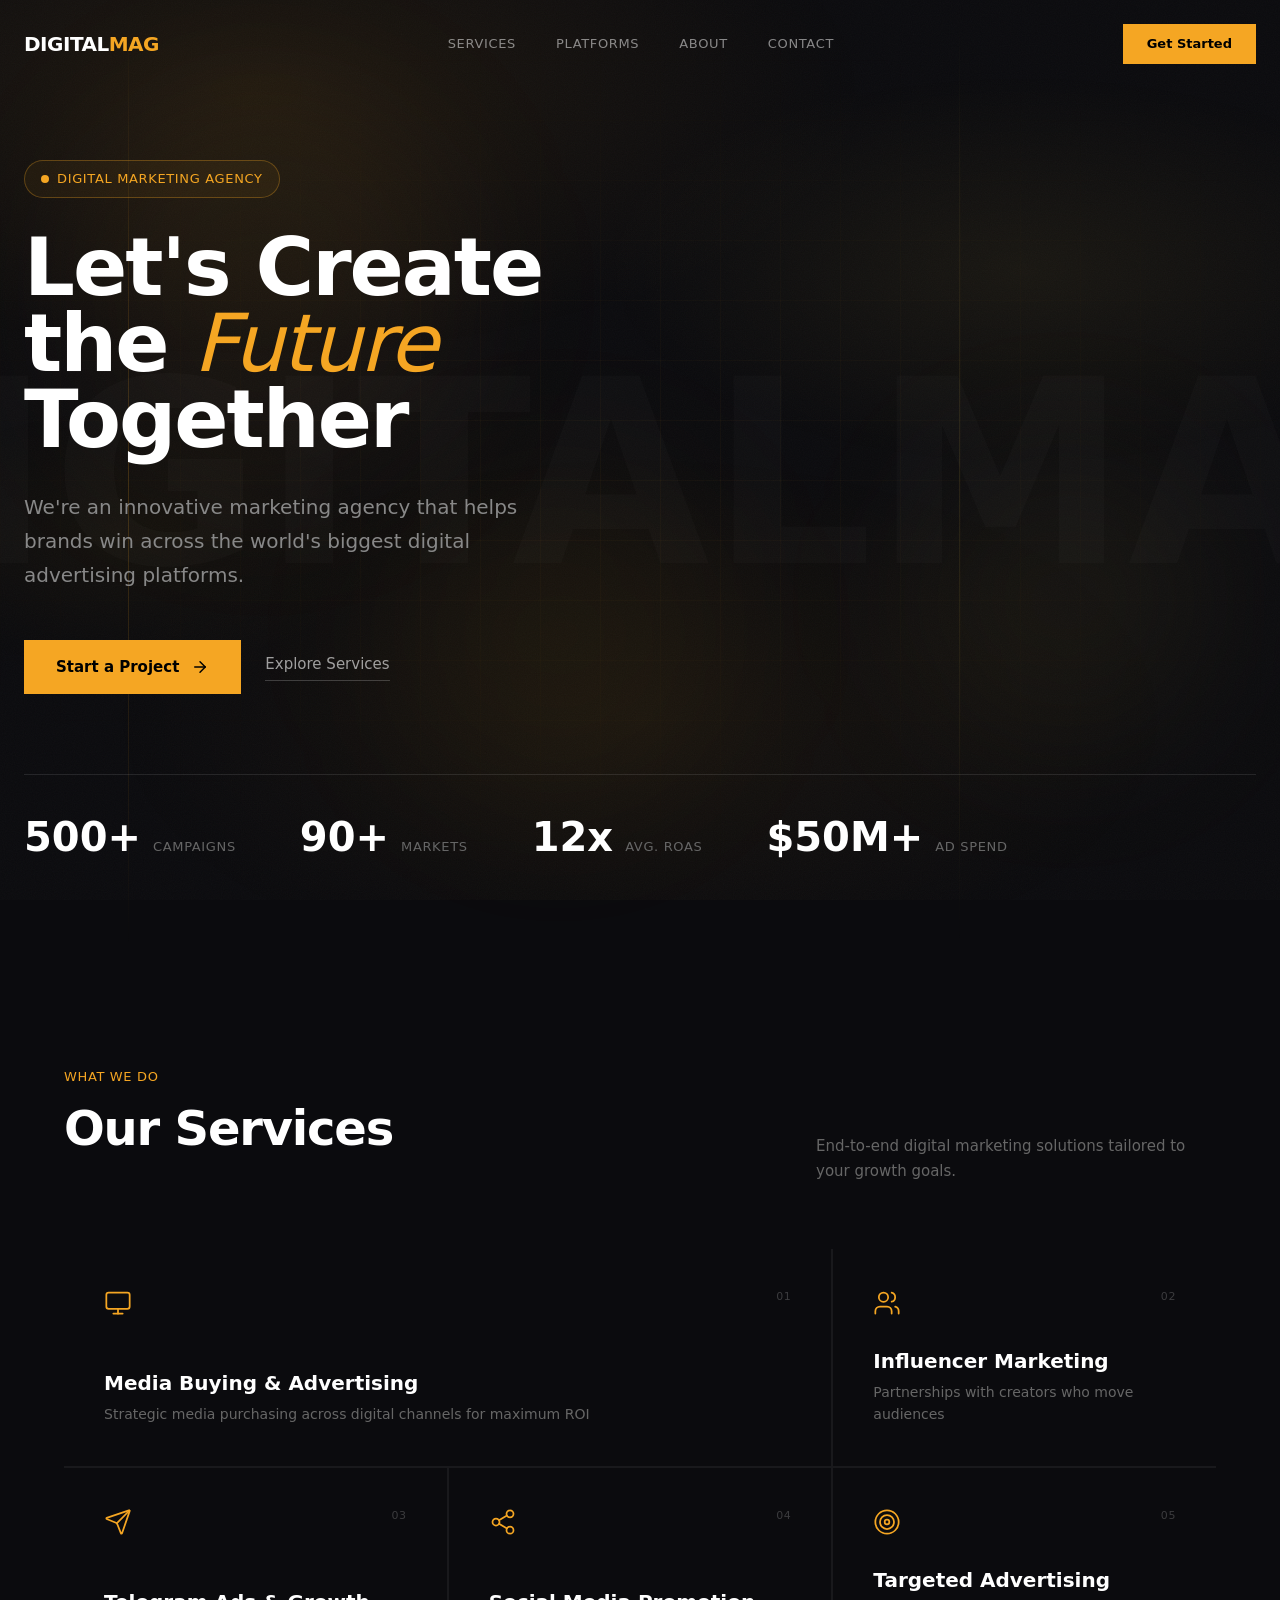
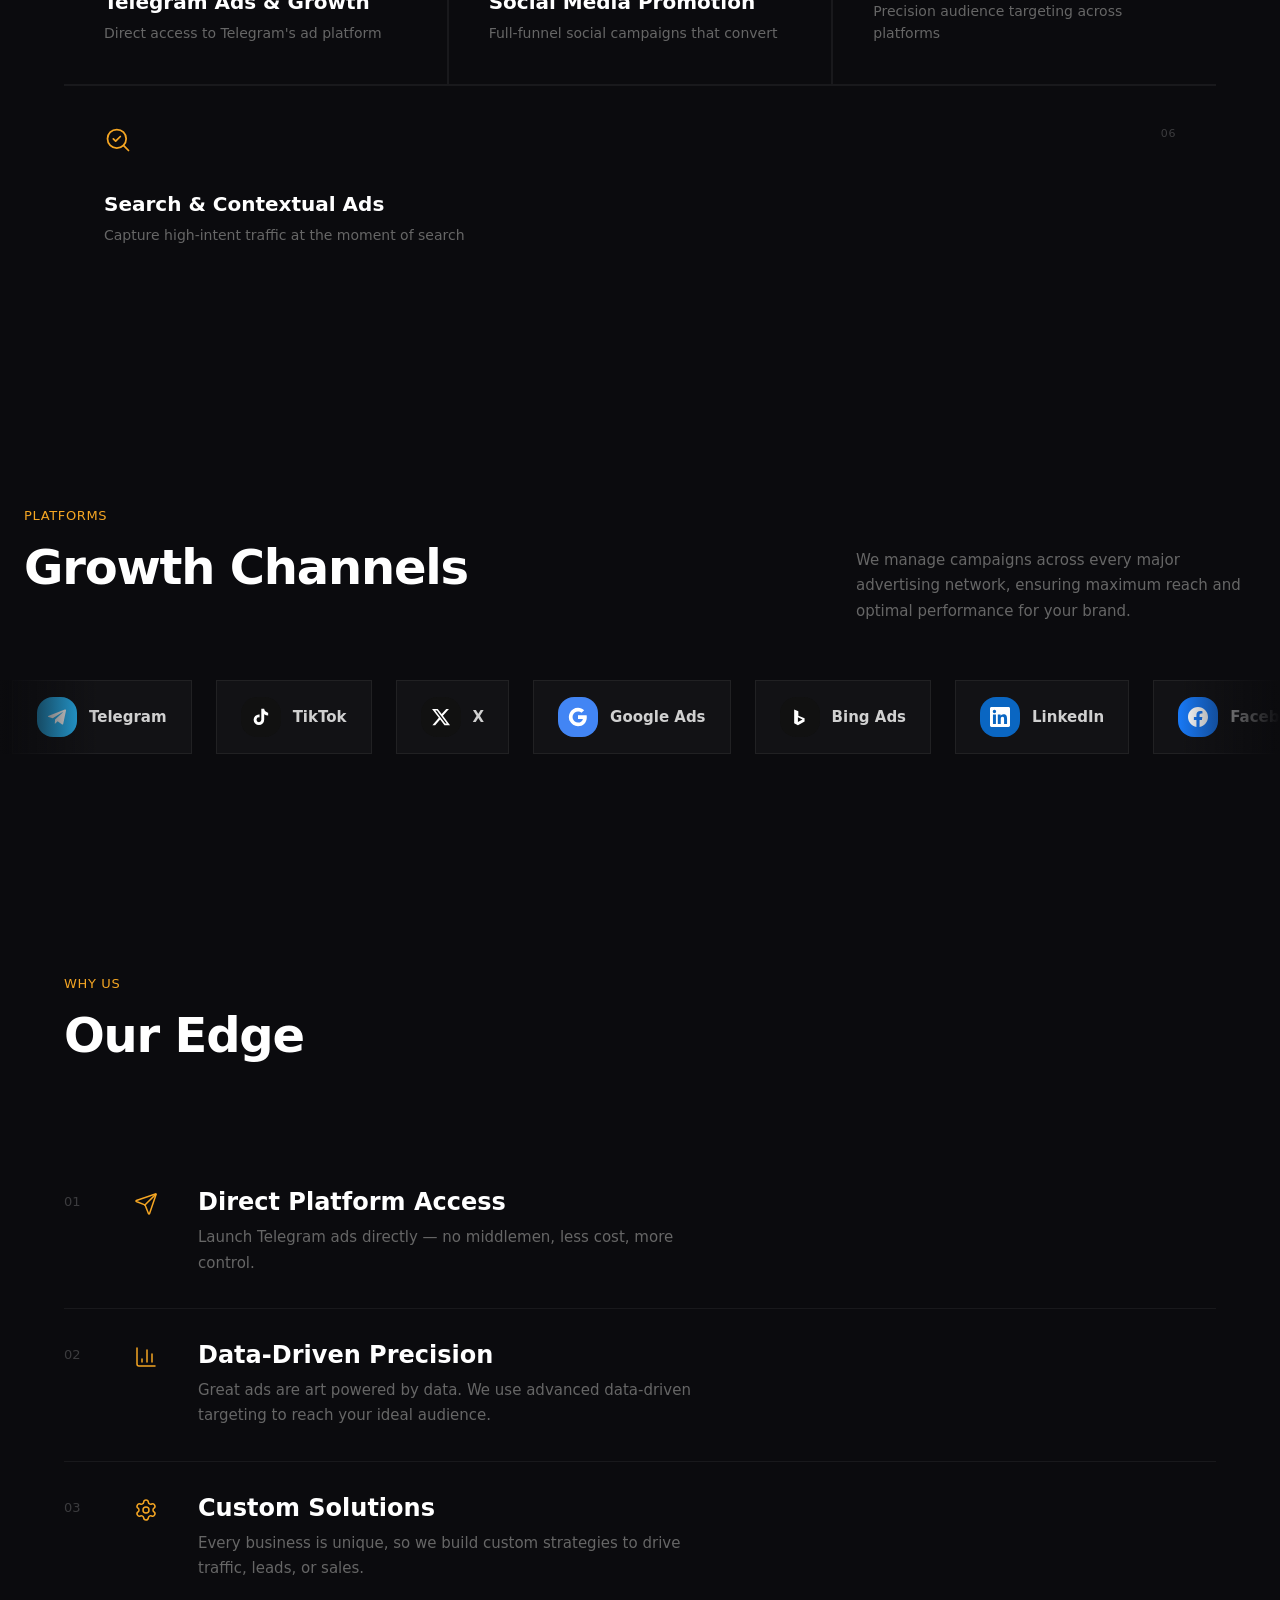
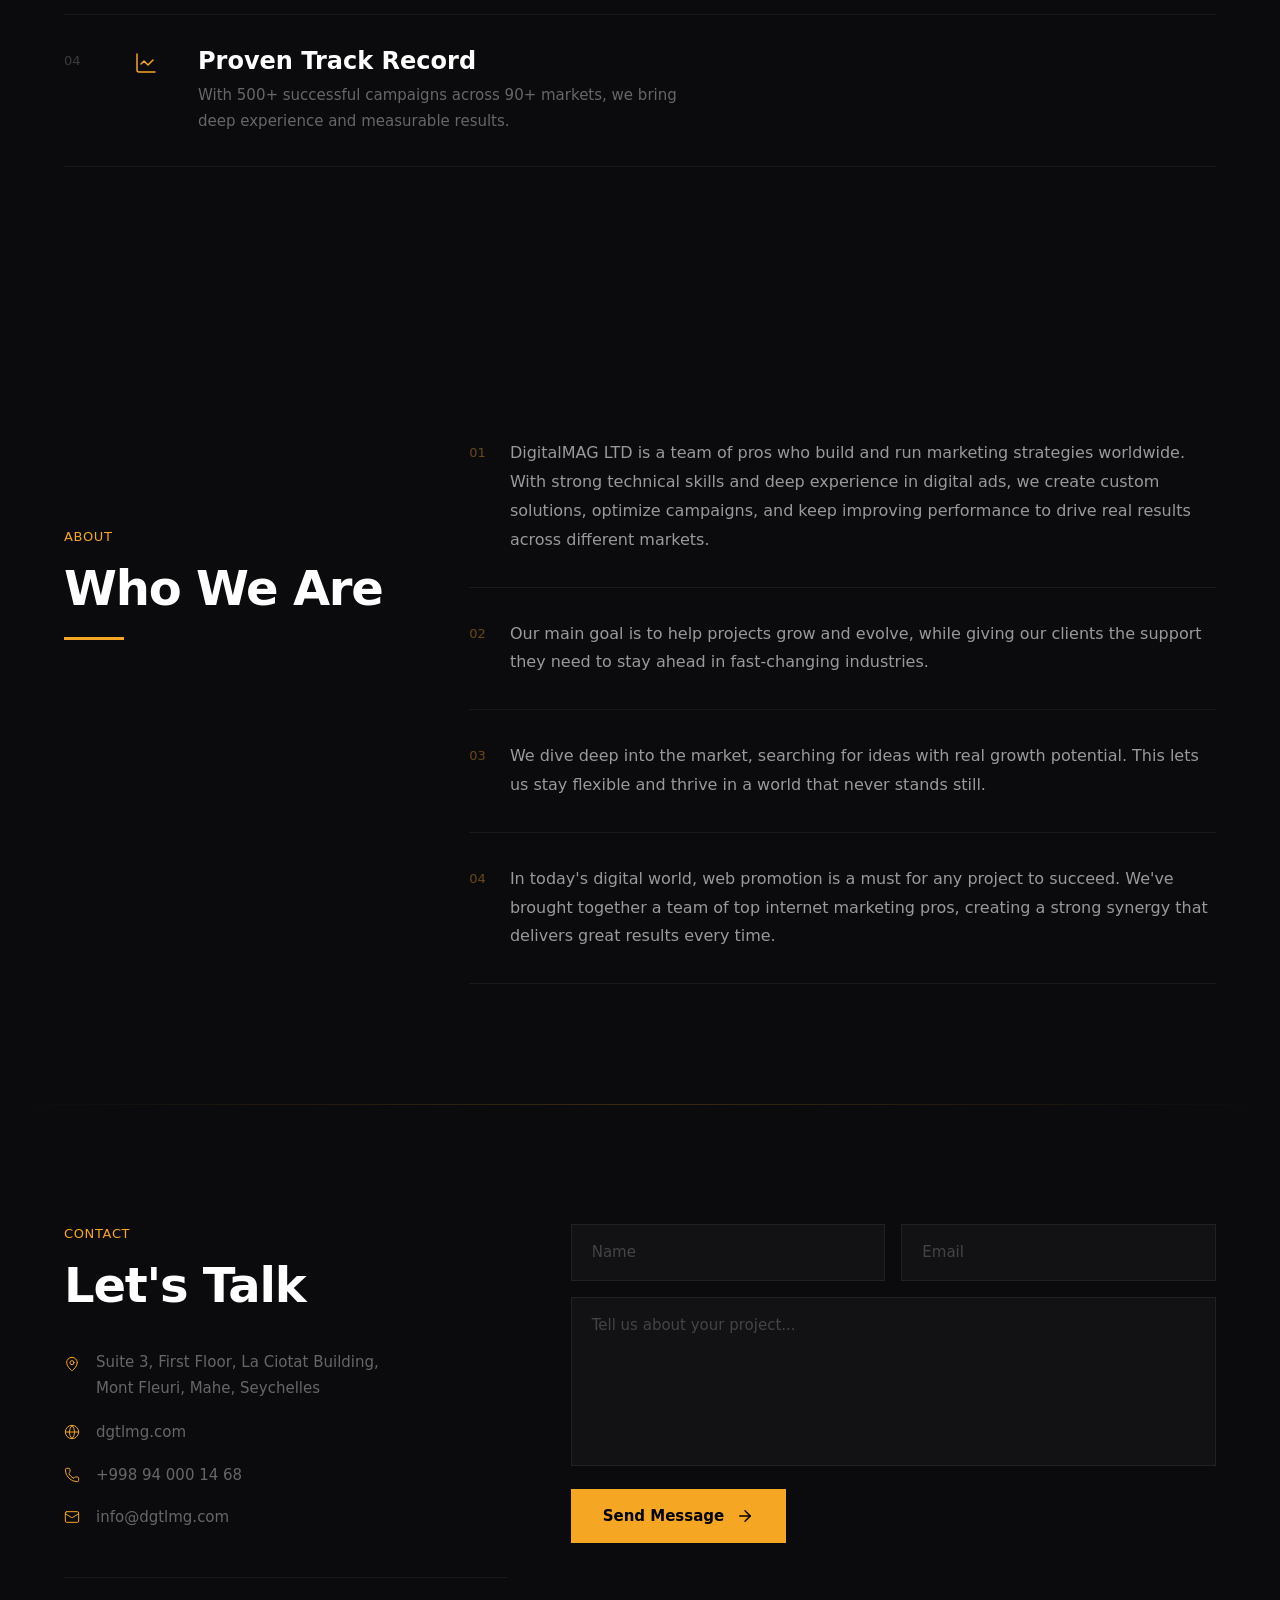
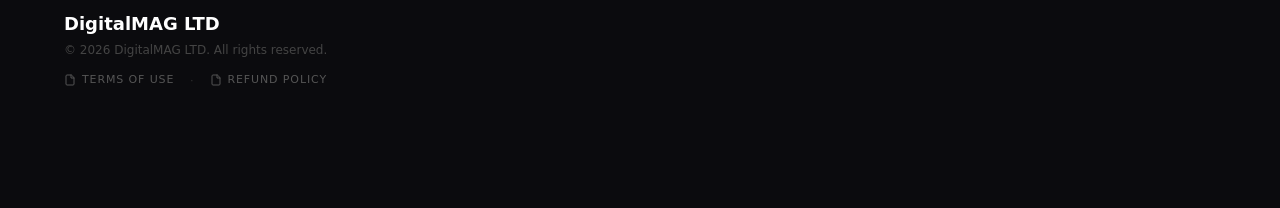
==== commit 6397eb93: "Update index.html" ====
--- a/index.html
+++ b/index.html
@@ -1,3 +1,1399 @@
-<!DOCTYPE html>
-<!-- saved from url=(0044)https://digital-marketing-growth.vercel.app/ -->
-<html lang="en"><head><meta http-equiv="Content-Type" content="text/html; charset=UTF-8"><meta name="viewport" content="width=device-width, initial-scale=1"><link rel="preload" href="https://digital-marketing-growth.vercel.app/_next/static/media/36966cca54120369-s.p.woff2" as="font" crossorigin="" type="font/woff2"><link rel="preload" href="https://digital-marketing-growth.vercel.app/_next/static/media/558ca1a6aa3cb55e-s.p.woff2" as="font" crossorigin="" type="font/woff2"><link rel="stylesheet" href="./index_files/4351c828efb6f5ea.css" data-precedence="next"><link rel="stylesheet" href="./index_files/af90b698f84ef2b0.css" data-precedence="next"><link rel="preload" as="script" fetchpriority="low" href="./index_files/webpack-e07a974aa5c652d4.js"><script src="./index_files/4bd1b696-c023c6e3521b1417.js" async=""></script><script src="./index_files/255-6d8838aafb408173.js" async=""></script><script src="./index_files/main-app-8325d46b281e2127.js" async=""></script><script src="./index_files/187-2d92f452676e3a98.js" async=""></script><script src="./index_files/layout-72451040e2483dda.js" async=""></script><script src="./index_files/490-b5e5381cc1629dbe.js" async=""></script><script src="./index_files/page-ac123c955c0e75ea.js" async=""></script><meta name="next-size-adjust" content=""><title>DIGITALMAG - Digital Marketing Agency | Performance Advertising</title><meta name="description" content="DIGITALMAG is a performance-driven digital marketing agency delivering comprehensive advertising solutions across all major global platforms."><link rel="icon" href="https://digital-marketing-growth.vercel.app/favicon.ico" type="image/x-icon" sizes="16x16"><script src="./index_files/polyfills-42372ed130431b0a.js" nomodule=""></script><style type="text/css" data-styled-jsx="">@keyframes marquee{0%{transform:translatex(0)}100%{transform:translatex(-50%)}}.animate-marquee{animation:marquee 30s linear infinite;width:max-content}.animate-marquee:hover{animation-play-state:paused}</style><script src="./index_files/script.js" defer="" data-sdkn="@vercel/analytics/next" data-sdkv="1.6.1" data-disable-auto-track="1"></script></head><body class="__variable_49a339 __variable_f9e569 antialiased"><div hidden=""><!--$--><!--/$--></div><div class="bg-grid"></div><div class="floating-orb floating-orb-1"></div><div class="floating-orb floating-orb-2"></div><div class="floating-orb floating-orb-3"></div><header class="fixed top-0 left-0 right-0 z-[1000] transition-all duration-300 bg-transparent py-6"><div class="container mx-auto px-6"><div class="flex items-center justify-between"><a href="https://digital-marketing-growth.vercel.app/" class="text-white font-display font-black text-[20px] tracking-tight">DIGITAL<span class="text-[#F5A623]">MAG</span></a><nav class="hidden md:flex items-center gap-10"><a href="https://digital-marketing-growth.vercel.app/#services" class="text-white/50 font-body font-medium text-[13px] uppercase tracking-wider hover:text-white transition-colors duration-200">Services</a><a href="https://digital-marketing-growth.vercel.app/#platforms" class="text-white/50 font-body font-medium text-[13px] uppercase tracking-wider hover:text-white transition-colors duration-200">Platforms</a><a href="https://digital-marketing-growth.vercel.app/#about" class="text-white/50 font-body font-medium text-[13px] uppercase tracking-wider hover:text-white transition-colors duration-200">About</a><a href="https://digital-marketing-growth.vercel.app/#contact" class="text-white/50 font-body font-medium text-[13px] uppercase tracking-wider hover:text-white transition-colors duration-200">Contact</a></nav><a href="https://digital-marketing-growth.vercel.app/#contact" class="hidden md:inline-flex px-6 py-2.5 bg-[#F5A623] text-black font-display font-bold text-[13px] rounded-none hover:bg-[#FFD54F] transition-colors duration-200">Get Started</a><button class="md:hidden text-white p-2" aria-label="Toggle Menu"><svg xmlns="http://www.w3.org/2000/svg" width="24" height="24" viewBox="0 0 24 24" fill="none" stroke="currentColor" stroke-width="2" stroke-linecap="round" stroke-linejoin="round" class="lucide lucide-menu" aria-hidden="true"><path d="M4 5h16"></path><path d="M4 12h16"></path><path d="M4 19h16"></path></svg></button></div></div><div class="fixed inset-0 top-[72px] bg-[#0b0b0e] z-[999] transition-transform duration-300 flex flex-col p-8 gap-6 md:hidden translate-x-full"><a href="https://digital-marketing-growth.vercel.app/#services" class="text-white font-display font-bold text-[24px] hover:text-[#F5A623]">Services</a><a href="https://digital-marketing-growth.vercel.app/#platforms" class="text-white font-display font-bold text-[24px] hover:text-[#F5A623]">Platforms</a><a href="https://digital-marketing-growth.vercel.app/#about" class="text-white font-display font-bold text-[24px] hover:text-[#F5A623]">About</a><a href="https://digital-marketing-growth.vercel.app/#contact" class="text-white font-display font-bold text-[24px] hover:text-[#F5A623]">Contact</a><a href="https://digital-marketing-growth.vercel.app/#contact" class="inline-block text-center px-6 py-3 bg-[#F5A623] text-black font-display font-bold text-[16px]">Get Started</a></div></header><section class="relative min-h-[100vh] w-full overflow-hidden flex items-end pb-[80px] pt-[160px]"><div class="absolute top-[50%] left-[50%] -translate-x-1/2 -translate-y-1/2 pointer-events-none select-none z-0"><span class="text-[20vw] font-display font-black text-white/[0.02] leading-none whitespace-nowrap">DIGITALMAG</span></div><div class="absolute top-0 left-[10%] w-[1px] h-full bg-gradient-to-b from-transparent via-[#F5A623]/20 to-transparent z-0"></div><div class="absolute top-0 right-[25%] w-[1px] h-full bg-gradient-to-b from-transparent via-[#FFD54F]/10 to-transparent z-0"></div><div class="container relative z-10 mx-auto px-6"><div class="max-w-[900px]"><div class="inline-flex items-center gap-2 px-4 py-2 rounded-full border border-[#F5A623]/30 bg-[#F5A623]/5 mb-8"><div class="w-2 h-2 rounded-full bg-[#F5A623] animate-pulse"></div><span class="text-[13px] font-body text-[#F5A623] tracking-wider uppercase">Digital Marketing Agency</span></div><h1 class="text-[48px] sm:text-[64px] lg:text-[80px] font-display font-black text-white leading-[0.95] tracking-tight mb-8">Let's Create<br>the <span class="italic font-light text-[#F5A623]">Future</span><br>Together</h1><p class="text-[18px] lg:text-[20px] text-[#888] font-body leading-[1.7] max-w-[520px] mb-12">We're an innovative marketing agency that helps brands win across the world's biggest digital advertising platforms.</p><div class="flex flex-wrap items-center gap-6"><a href="https://digital-marketing-growth.vercel.app/#contact" class="group inline-flex items-center gap-3 px-8 py-4 bg-[#F5A623] text-black font-display font-bold text-[15px] rounded-none hover:bg-[#FFD54F] transition-colors duration-200">Start a Project<svg xmlns="http://www.w3.org/2000/svg" width="18" height="18" viewBox="0 0 24 24" fill="none" stroke="currentColor" stroke-width="2" stroke-linecap="round" stroke-linejoin="round" class="lucide lucide-arrow-right group-hover:translate-x-1 transition-transform" aria-hidden="true"><path d="M5 12h14"></path><path d="m12 5 7 7-7 7"></path></svg></a><a href="https://digital-marketing-growth.vercel.app/#services" class="inline-flex items-center gap-2 text-white/60 font-display font-medium text-[15px] hover:text-white transition-colors duration-200 border-b border-white/20 pb-1">Explore Services</a></div></div><div class="mt-20 pt-8 border-t border-white/10 flex flex-wrap gap-x-16 gap-y-4"><div class="flex items-baseline gap-3"><span class="text-[32px] lg:text-[40px] font-display font-black text-white">500+</span><span class="text-[13px] text-[#666] font-body uppercase tracking-wider">Campaigns</span></div><div class="flex items-baseline gap-3"><span class="text-[32px] lg:text-[40px] font-display font-black text-white">90+</span><span class="text-[13px] text-[#666] font-body uppercase tracking-wider">Markets</span></div><div class="flex items-baseline gap-3"><span class="text-[32px] lg:text-[40px] font-display font-black text-white">12x</span><span class="text-[13px] text-[#666] font-body uppercase tracking-wider">Avg. ROAS</span></div><div class="flex items-baseline gap-3"><span class="text-[32px] lg:text-[40px] font-display font-black text-white">$50M+</span><span class="text-[13px] text-[#666] font-body uppercase tracking-wider">Ad Spend</span></div></div></div></section><section id="services" class="relative py-[120px] overflow-hidden"><div class="container mx-auto px-6 max-w-[1200px]"><div class="flex items-end justify-between mb-16 gap-8 flex-wrap"><div><span class="text-[13px] font-body text-[#F5A623] tracking-wider uppercase mb-4 block">What we do</span><h2 class="text-[36px] md:text-[48px] font-display font-black text-white leading-[1.05] tracking-tight">Our Services</h2></div><p class="text-[#666] font-body text-[15px] max-w-[400px] leading-[1.7]">End-to-end digital marketing solutions tailored to your growth goals.</p></div><div class="grid grid-cols-1 md:grid-cols-3 gap-[2px] bg-white/[0.06] rounded-none overflow-hidden"><div class="group relative bg-[#0b0b0e] p-8 lg:p-10 flex flex-col justify-between min-h-[200px] hover:bg-[#111114] transition-colors duration-300 md:col-span-2"><div class="flex items-start justify-between mb-8"><svg xmlns="http://www.w3.org/2000/svg" width="28" height="28" viewBox="0 0 24 24" fill="none" stroke="currentColor" stroke-width="1.5" stroke-linecap="round" stroke-linejoin="round" class="lucide lucide-monitor text-[#F5A623]" aria-hidden="true"><rect width="20" height="14" x="2" y="3" rx="2"></rect><line x1="8" x2="16" y1="21" y2="21"></line><line x1="12" x2="12" y1="17" y2="21"></line></svg><span class="text-[11px] font-body text-white/20 tracking-wider">0<!-- -->1</span></div><div><h3 class="text-[20px] font-display font-bold text-white mb-2 group-hover:text-[#F5A623] transition-colors duration-300">Media Buying &amp; Advertising</h3><p class="text-[14px] text-[#666] font-body leading-[1.6]">Strategic media purchasing across digital channels for maximum ROI</p></div></div><div class="group relative bg-[#0b0b0e] p-8 lg:p-10 flex flex-col justify-between min-h-[200px] hover:bg-[#111114] transition-colors duration-300 "><div class="flex items-start justify-between mb-8"><svg xmlns="http://www.w3.org/2000/svg" width="28" height="28" viewBox="0 0 24 24" fill="none" stroke="currentColor" stroke-width="1.5" stroke-linecap="round" stroke-linejoin="round" class="lucide lucide-users text-[#F5A623]" aria-hidden="true"><path d="M16 21v-2a4 4 0 0 0-4-4H6a4 4 0 0 0-4 4v2"></path><path d="M16 3.128a4 4 0 0 1 0 7.744"></path><path d="M22 21v-2a4 4 0 0 0-3-3.87"></path><circle cx="9" cy="7" r="4"></circle></svg><span class="text-[11px] font-body text-white/20 tracking-wider">0<!-- -->2</span></div><div><h3 class="text-[20px] font-display font-bold text-white mb-2 group-hover:text-[#F5A623] transition-colors duration-300">Influencer Marketing</h3><p class="text-[14px] text-[#666] font-body leading-[1.6]">Partnerships with creators who move audiences</p></div></div><div class="group relative bg-[#0b0b0e] p-8 lg:p-10 flex flex-col justify-between min-h-[200px] hover:bg-[#111114] transition-colors duration-300 "><div class="flex items-start justify-between mb-8"><svg xmlns="http://www.w3.org/2000/svg" width="28" height="28" viewBox="0 0 24 24" fill="none" stroke="currentColor" stroke-width="1.5" stroke-linecap="round" stroke-linejoin="round" class="lucide lucide-send text-[#F5A623]" aria-hidden="true"><path d="M14.536 21.686a.5.5 0 0 0 .937-.024l6.5-19a.496.496 0 0 0-.635-.635l-19 6.5a.5.5 0 0 0-.024.937l7.93 3.18a2 2 0 0 1 1.112 1.11z"></path><path d="m21.854 2.147-10.94 10.939"></path></svg><span class="text-[11px] font-body text-white/20 tracking-wider">0<!-- -->3</span></div><div><h3 class="text-[20px] font-display font-bold text-white mb-2 group-hover:text-[#F5A623] transition-colors duration-300">Telegram Ads &amp; Growth</h3><p class="text-[14px] text-[#666] font-body leading-[1.6]">Direct access to Telegram's ad platform</p></div></div><div class="group relative bg-[#0b0b0e] p-8 lg:p-10 flex flex-col justify-between min-h-[200px] hover:bg-[#111114] transition-colors duration-300 "><div class="flex items-start justify-between mb-8"><svg xmlns="http://www.w3.org/2000/svg" width="28" height="28" viewBox="0 0 24 24" fill="none" stroke="currentColor" stroke-width="1.5" stroke-linecap="round" stroke-linejoin="round" class="lucide lucide-share2 lucide-share-2 text-[#F5A623]" aria-hidden="true"><circle cx="18" cy="5" r="3"></circle><circle cx="6" cy="12" r="3"></circle><circle cx="18" cy="19" r="3"></circle><line x1="8.59" x2="15.42" y1="13.51" y2="17.49"></line><line x1="15.41" x2="8.59" y1="6.51" y2="10.49"></line></svg><span class="text-[11px] font-body text-white/20 tracking-wider">0<!-- -->4</span></div><div><h3 class="text-[20px] font-display font-bold text-white mb-2 group-hover:text-[#F5A623] transition-colors duration-300">Social Media Promotion</h3><p class="text-[14px] text-[#666] font-body leading-[1.6]">Full-funnel social campaigns that convert</p></div></div><div class="group relative bg-[#0b0b0e] p-8 lg:p-10 flex flex-col justify-between min-h-[200px] hover:bg-[#111114] transition-colors duration-300 "><div class="flex items-start justify-between mb-8"><svg xmlns="http://www.w3.org/2000/svg" width="28" height="28" viewBox="0 0 24 24" fill="none" stroke="currentColor" stroke-width="1.5" stroke-linecap="round" stroke-linejoin="round" class="lucide lucide-target text-[#F5A623]" aria-hidden="true"><circle cx="12" cy="12" r="10"></circle><circle cx="12" cy="12" r="6"></circle><circle cx="12" cy="12" r="2"></circle></svg><span class="text-[11px] font-body text-white/20 tracking-wider">0<!-- -->5</span></div><div><h3 class="text-[20px] font-display font-bold text-white mb-2 group-hover:text-[#F5A623] transition-colors duration-300">Targeted Advertising</h3><p class="text-[14px] text-[#666] font-body leading-[1.6]">Precision audience targeting across platforms</p></div></div><div class="group relative bg-[#0b0b0e] p-8 lg:p-10 flex flex-col justify-between min-h-[200px] hover:bg-[#111114] transition-colors duration-300 md:col-span-3"><div class="flex items-start justify-between mb-8"><svg xmlns="http://www.w3.org/2000/svg" width="28" height="28" viewBox="0 0 24 24" fill="none" stroke="currentColor" stroke-width="1.5" stroke-linecap="round" stroke-linejoin="round" class="lucide lucide-search-check text-[#F5A623]" aria-hidden="true"><path d="m8 11 2 2 4-4"></path><circle cx="11" cy="11" r="8"></circle><path d="m21 21-4.3-4.3"></path></svg><span class="text-[11px] font-body text-white/20 tracking-wider">0<!-- -->6</span></div><div><h3 class="text-[20px] font-display font-bold text-white mb-2 group-hover:text-[#F5A623] transition-colors duration-300">Search &amp; Contextual Ads</h3><p class="text-[14px] text-[#666] font-body leading-[1.6]">Capture high-intent traffic at the moment of search</p></div></div></div></div></section><section id="platforms" class="jsx-ba3f7e1c56df39f relative overflow-hidden py-[100px]"><div class="jsx-ba3f7e1c56df39f container mx-auto px-6 mb-14"><div class="jsx-ba3f7e1c56df39f flex items-end justify-between gap-8 flex-wrap"><div class="jsx-ba3f7e1c56df39f"><span class="jsx-ba3f7e1c56df39f text-[13px] font-body text-[#F5A623] tracking-wider uppercase mb-4 block">Platforms</span><h2 class="jsx-ba3f7e1c56df39f text-[36px] md:text-[48px] font-display font-black text-white leading-[1.05] tracking-tight">Growth Channels</h2></div><p class="jsx-ba3f7e1c56df39f text-[#666] font-body text-[15px] max-w-[400px] leading-[1.7]">We manage campaigns across every major advertising network, ensuring maximum reach and optimal performance for your brand.</p></div></div><div class="jsx-ba3f7e1c56df39f relative w-full overflow-hidden"><div class="jsx-ba3f7e1c56df39f absolute left-0 top-0 bottom-0 w-[100px] bg-gradient-to-r from-[#0b0b0e] to-transparent z-10 pointer-events-none"></div><div class="jsx-ba3f7e1c56df39f absolute right-0 top-0 bottom-0 w-[100px] bg-gradient-to-l from-[#0b0b0e] to-transparent z-10 pointer-events-none"></div><div class="jsx-ba3f7e1c56df39f flex animate-marquee"><div class="jsx-ba3f7e1c56df39f flex-shrink-0 mx-3 flex items-center gap-3 px-6 py-4 bg-white/[0.03] border border-white/[0.06] rounded-none hover:border-[#F5A623]/30 transition-colors duration-300 cursor-default"><div style="background-color:#29B6F6" class="jsx-ba3f7e1c56df39f w-10 h-10 rounded-lg flex items-center justify-center flex-shrink-0"><svg viewBox="0 0 24 24" fill="white" class="w-6 h-6"><path d="M9.78 18.65l.28-4.23 7.68-6.92c.34-.31-.07-.46-.52-.19L7.74 13.3 3.64 12c-.88-.25-.89-.86.2-1.3l15.97-6.16c.73-.33 1.43.18 1.15 1.3l-2.72 12.81c-.19.91-.74 1.13-1.5.71L12.6 16.3l-1.99 1.93c-.23.23-.42.42-.83.42z"></path></svg></div><span class="jsx-ba3f7e1c56df39f text-[15px] font-display font-semibold text-white/80 whitespace-nowrap">Telegram</span></div><div class="jsx-ba3f7e1c56df39f flex-shrink-0 mx-3 flex items-center gap-3 px-6 py-4 bg-white/[0.03] border border-white/[0.06] rounded-none hover:border-[#F5A623]/30 transition-colors duration-300 cursor-default"><div style="background-color:#111" class="jsx-ba3f7e1c56df39f w-10 h-10 rounded-lg flex items-center justify-center flex-shrink-0"><svg viewBox="0 0 24 24" fill="white" class="w-5 h-5"><path d="M19.59 6.69a4.83 4.83 0 01-3.77-4.25V2h-3.45v13.67a2.89 2.89 0 01-2.88 2.5 2.89 2.89 0 01-2.89-2.89 2.89 2.89 0 012.89-2.89c.28 0 .54.04.79.1v-3.5a6.37 6.37 0 00-.79-.05A6.34 6.34 0 003.15 15.2a6.34 6.34 0 006.34 6.34 6.34 6.34 0 006.34-6.34V8.73a8.19 8.19 0 004.76 1.52v-3.4a4.85 4.85 0 01-1-.16z"></path></svg></div><span class="jsx-ba3f7e1c56df39f text-[15px] font-display font-semibold text-white/80 whitespace-nowrap">TikTok</span></div><div class="jsx-ba3f7e1c56df39f flex-shrink-0 mx-3 flex items-center gap-3 px-6 py-4 bg-white/[0.03] border border-white/[0.06] rounded-none hover:border-[#F5A623]/30 transition-colors duration-300 cursor-default"><div style="background-color:#111" class="jsx-ba3f7e1c56df39f w-10 h-10 rounded-lg flex items-center justify-center flex-shrink-0"><svg viewBox="0 0 24 24" fill="white" class="w-5 h-5"><path d="M18.244 2.25h3.308l-7.227 8.26 8.502 11.24H16.17l-5.214-6.817L4.99 21.75H1.68l7.73-8.835L1.254 2.25H8.08l4.713 6.231zm-1.161 17.52h1.833L7.084 4.126H5.117z"></path></svg></div><span class="jsx-ba3f7e1c56df39f text-[15px] font-display font-semibold text-white/80 whitespace-nowrap">X</span></div><div class="jsx-ba3f7e1c56df39f flex-shrink-0 mx-3 flex items-center gap-3 px-6 py-4 bg-white/[0.03] border border-white/[0.06] rounded-none hover:border-[#F5A623]/30 transition-colors duration-300 cursor-default"><div style="background-color:#4285F4" class="jsx-ba3f7e1c56df39f w-10 h-10 rounded-lg flex items-center justify-center flex-shrink-0"><svg viewBox="0 0 24 24" class="w-5 h-5"><path fill="#fff" d="M22.56 12.25c0-.78-.07-1.53-.2-2.25H12v4.26h5.92a5.06 5.06 0 01-2.2 3.32v2.77h3.57c2.08-1.92 3.28-4.74 3.28-8.1z"></path><path fill="#fff" d="M12 23c2.97 0 5.46-.98 7.28-2.66l-3.57-2.77c-.98.66-2.23 1.06-3.71 1.06-2.86 0-5.29-1.93-6.16-4.53H2.18v2.84C3.99 20.53 7.7 23 12 23z"></path><path fill="#fff" d="M5.84 14.09c-.22-.66-.35-1.36-.35-2.09s.13-1.43.35-2.09V7.07H2.18C1.43 8.55 1 10.22 1 12s.43 3.45 1.18 4.93l2.85-2.22.81-.62z"></path><path fill="#fff" d="M12 5.38c1.62 0 3.06.56 4.21 1.64l3.15-3.15C17.45 2.09 14.97 1 12 1 7.7 1 3.99 3.47 2.18 7.07l3.66 2.84c.87-2.6 3.3-4.53 6.16-4.53z"></path></svg></div><span class="jsx-ba3f7e1c56df39f text-[15px] font-display font-semibold text-white/80 whitespace-nowrap">Google Ads</span></div><div class="jsx-ba3f7e1c56df39f flex-shrink-0 mx-3 flex items-center gap-3 px-6 py-4 bg-white/[0.03] border border-white/[0.06] rounded-none hover:border-[#F5A623]/30 transition-colors duration-300 cursor-default"><div style="background-color:#111" class="jsx-ba3f7e1c56df39f w-10 h-10 rounded-lg flex items-center justify-center flex-shrink-0"><svg viewBox="0 0 24 24" fill="white" class="w-5 h-5"><path d="M5 3v16.5l4.5 2.5 8-4.5v-4L10 10.5V5L5 3zm4.5 9.27l5.5 2.73-5.5 3.1v-5.83z"></path></svg></div><span class="jsx-ba3f7e1c56df39f text-[15px] font-display font-semibold text-white/80 whitespace-nowrap">Bing Ads</span></div><div class="jsx-ba3f7e1c56df39f flex-shrink-0 mx-3 flex items-center gap-3 px-6 py-4 bg-white/[0.03] border border-white/[0.06] rounded-none hover:border-[#F5A623]/30 transition-colors duration-300 cursor-default"><div style="background-color:#0A66C2" class="jsx-ba3f7e1c56df39f w-10 h-10 rounded-lg flex items-center justify-center flex-shrink-0"><svg viewBox="0 0 24 24" fill="white" class="w-5 h-5"><path d="M20.447 20.452h-3.554v-5.569c0-1.328-.027-3.037-1.852-3.037-1.853 0-2.136 1.445-2.136 2.939v5.667H9.351V9h3.414v1.561h.046c.477-.9 1.637-1.85 3.37-1.85 3.601 0 4.267 2.37 4.267 5.455v6.286zM5.337 7.433a2.062 2.062 0 01-2.063-2.065 2.064 2.064 0 112.063 2.065zm1.782 13.019H3.555V9h3.564v11.452zM22.225 0H1.771C.792 0 0 .774 0 1.729v20.542C0 23.227.792 24 1.771 24h20.451C23.2 24 24 23.227 24 22.271V1.729C24 .774 23.2 0 22.222 0h.003z"></path></svg></div><span class="jsx-ba3f7e1c56df39f text-[15px] font-display font-semibold text-white/80 whitespace-nowrap">LinkedIn</span></div><div class="jsx-ba3f7e1c56df39f flex-shrink-0 mx-3 flex items-center gap-3 px-6 py-4 bg-white/[0.03] border border-white/[0.06] rounded-none hover:border-[#F5A623]/30 transition-colors duration-300 cursor-default"><div style="background-color:#1877F2" class="jsx-ba3f7e1c56df39f w-10 h-10 rounded-lg flex items-center justify-center flex-shrink-0"><svg viewBox="0 0 24 24" fill="white" class="w-5 h-5"><path d="M24 12.073c0-6.627-5.373-12-12-12s-12 5.373-12 12c0 5.99 4.388 10.954 10.125 11.854v-8.385H7.078v-3.47h3.047V9.43c0-3.007 1.792-4.669 4.533-4.669 1.312 0 2.686.235 2.686.235v2.953H15.83c-1.491 0-1.956.925-1.956 1.874v2.25h3.328l-.532 3.47h-2.796v8.385C19.612 23.027 24 18.062 24 12.073z"></path></svg></div><span class="jsx-ba3f7e1c56df39f text-[15px] font-display font-semibold text-white/80 whitespace-nowrap">Facebook</span></div><div class="jsx-ba3f7e1c56df39f flex-shrink-0 mx-3 flex items-center gap-3 px-6 py-4 bg-white/[0.03] border border-white/[0.06] rounded-none hover:border-[#F5A623]/30 transition-colors duration-300 cursor-default"><div style="background-color:#7B0099" class="jsx-ba3f7e1c56df39f w-10 h-10 rounded-lg flex items-center justify-center flex-shrink-0"><svg viewBox="0 0 24 24" fill="white" class="w-5 h-5"><path d="M12.846 12.783L16.09 6h2.55l-4.96 9.326V21h-2.4v-5.674L6.36 6h2.58l3.277 6.783h.629z"></path></svg></div><span class="jsx-ba3f7e1c56df39f text-[15px] font-display font-semibold text-white/80 whitespace-nowrap">Yahoo!</span></div><div class="jsx-ba3f7e1c56df39f flex-shrink-0 mx-3 flex items-center gap-3 px-6 py-4 bg-white/[0.03] border border-white/[0.06] rounded-none hover:border-[#F5A623]/30 transition-colors duration-300 cursor-default"><div style="background-color:#FF0000" class="jsx-ba3f7e1c56df39f w-10 h-10 rounded-lg flex items-center justify-center flex-shrink-0"><svg viewBox="0 0 24 24" fill="white" class="w-5 h-5"><path d="M23.498 6.186a3.016 3.016 0 00-2.122-2.136C19.505 3.545 12 3.545 12 3.545s-7.505 0-9.377.505A3.017 3.017 0 00.502 6.186C0 8.07 0 12 0 12s0 3.93.502 5.814a3.016 3.016 0 002.122 2.136c1.871.505 9.376.505 9.376.505s7.505 0 9.377-.505a3.015 3.015 0 002.122-2.136C24 15.93 24 12 24 12s0-3.93-.502-5.814zM9.545 15.568V8.432L15.818 12l-6.273 3.568z"></path></svg></div><span class="jsx-ba3f7e1c56df39f text-[15px] font-display font-semibold text-white/80 whitespace-nowrap">YouTube</span></div><div class="jsx-ba3f7e1c56df39f flex-shrink-0 mx-3 flex items-center gap-3 px-6 py-4 bg-white/[0.03] border border-white/[0.06] rounded-none hover:border-[#F5A623]/30 transition-colors duration-300 cursor-default"><div style="background-color:#29B6F6" class="jsx-ba3f7e1c56df39f w-10 h-10 rounded-lg flex items-center justify-center flex-shrink-0"><svg viewBox="0 0 24 24" fill="white" class="w-6 h-6"><path d="M9.78 18.65l.28-4.23 7.68-6.92c.34-.31-.07-.46-.52-.19L7.74 13.3 3.64 12c-.88-.25-.89-.86.2-1.3l15.97-6.16c.73-.33 1.43.18 1.15 1.3l-2.72 12.81c-.19.91-.74 1.13-1.5.71L12.6 16.3l-1.99 1.93c-.23.23-.42.42-.83.42z"></path></svg></div><span class="jsx-ba3f7e1c56df39f text-[15px] font-display font-semibold text-white/80 whitespace-nowrap">Telegram</span></div><div class="jsx-ba3f7e1c56df39f flex-shrink-0 mx-3 flex items-center gap-3 px-6 py-4 bg-white/[0.03] border border-white/[0.06] rounded-none hover:border-[#F5A623]/30 transition-colors duration-300 cursor-default"><div style="background-color:#111" class="jsx-ba3f7e1c56df39f w-10 h-10 rounded-lg flex items-center justify-center flex-shrink-0"><svg viewBox="0 0 24 24" fill="white" class="w-5 h-5"><path d="M19.59 6.69a4.83 4.83 0 01-3.77-4.25V2h-3.45v13.67a2.89 2.89 0 01-2.88 2.5 2.89 2.89 0 01-2.89-2.89 2.89 2.89 0 012.89-2.89c.28 0 .54.04.79.1v-3.5a6.37 6.37 0 00-.79-.05A6.34 6.34 0 003.15 15.2a6.34 6.34 0 006.34 6.34 6.34 6.34 0 006.34-6.34V8.73a8.19 8.19 0 004.76 1.52v-3.4a4.85 4.85 0 01-1-.16z"></path></svg></div><span class="jsx-ba3f7e1c56df39f text-[15px] font-display font-semibold text-white/80 whitespace-nowrap">TikTok</span></div><div class="jsx-ba3f7e1c56df39f flex-shrink-0 mx-3 flex items-center gap-3 px-6 py-4 bg-white/[0.03] border border-white/[0.06] rounded-none hover:border-[#F5A623]/30 transition-colors duration-300 cursor-default"><div style="background-color:#111" class="jsx-ba3f7e1c56df39f w-10 h-10 rounded-lg flex items-center justify-center flex-shrink-0"><svg viewBox="0 0 24 24" fill="white" class="w-5 h-5"><path d="M18.244 2.25h3.308l-7.227 8.26 8.502 11.24H16.17l-5.214-6.817L4.99 21.75H1.68l7.73-8.835L1.254 2.25H8.08l4.713 6.231zm-1.161 17.52h1.833L7.084 4.126H5.117z"></path></svg></div><span class="jsx-ba3f7e1c56df39f text-[15px] font-display font-semibold text-white/80 whitespace-nowrap">X</span></div><div class="jsx-ba3f7e1c56df39f flex-shrink-0 mx-3 flex items-center gap-3 px-6 py-4 bg-white/[0.03] border border-white/[0.06] rounded-none hover:border-[#F5A623]/30 transition-colors duration-300 cursor-default"><div style="background-color:#4285F4" class="jsx-ba3f7e1c56df39f w-10 h-10 rounded-lg flex items-center justify-center flex-shrink-0"><svg viewBox="0 0 24 24" class="w-5 h-5"><path fill="#fff" d="M22.56 12.25c0-.78-.07-1.53-.2-2.25H12v4.26h5.92a5.06 5.06 0 01-2.2 3.32v2.77h3.57c2.08-1.92 3.28-4.74 3.28-8.1z"></path><path fill="#fff" d="M12 23c2.97 0 5.46-.98 7.28-2.66l-3.57-2.77c-.98.66-2.23 1.06-3.71 1.06-2.86 0-5.29-1.93-6.16-4.53H2.18v2.84C3.99 20.53 7.7 23 12 23z"></path><path fill="#fff" d="M5.84 14.09c-.22-.66-.35-1.36-.35-2.09s.13-1.43.35-2.09V7.07H2.18C1.43 8.55 1 10.22 1 12s.43 3.45 1.18 4.93l2.85-2.22.81-.62z"></path><path fill="#fff" d="M12 5.38c1.62 0 3.06.56 4.21 1.64l3.15-3.15C17.45 2.09 14.97 1 12 1 7.7 1 3.99 3.47 2.18 7.07l3.66 2.84c.87-2.6 3.3-4.53 6.16-4.53z"></path></svg></div><span class="jsx-ba3f7e1c56df39f text-[15px] font-display font-semibold text-white/80 whitespace-nowrap">Google Ads</span></div><div class="jsx-ba3f7e1c56df39f flex-shrink-0 mx-3 flex items-center gap-3 px-6 py-4 bg-white/[0.03] border border-white/[0.06] rounded-none hover:border-[#F5A623]/30 transition-colors duration-300 cursor-default"><div style="background-color:#111" class="jsx-ba3f7e1c56df39f w-10 h-10 rounded-lg flex items-center justify-center flex-shrink-0"><svg viewBox="0 0 24 24" fill="white" class="w-5 h-5"><path d="M5 3v16.5l4.5 2.5 8-4.5v-4L10 10.5V5L5 3zm4.5 9.27l5.5 2.73-5.5 3.1v-5.83z"></path></svg></div><span class="jsx-ba3f7e1c56df39f text-[15px] font-display font-semibold text-white/80 whitespace-nowrap">Bing Ads</span></div><div class="jsx-ba3f7e1c56df39f flex-shrink-0 mx-3 flex items-center gap-3 px-6 py-4 bg-white/[0.03] border border-white/[0.06] rounded-none hover:border-[#F5A623]/30 transition-colors duration-300 cursor-default"><div style="background-color:#0A66C2" class="jsx-ba3f7e1c56df39f w-10 h-10 rounded-lg flex items-center justify-center flex-shrink-0"><svg viewBox="0 0 24 24" fill="white" class="w-5 h-5"><path d="M20.447 20.452h-3.554v-5.569c0-1.328-.027-3.037-1.852-3.037-1.853 0-2.136 1.445-2.136 2.939v5.667H9.351V9h3.414v1.561h.046c.477-.9 1.637-1.85 3.37-1.85 3.601 0 4.267 2.37 4.267 5.455v6.286zM5.337 7.433a2.062 2.062 0 01-2.063-2.065 2.064 2.064 0 112.063 2.065zm1.782 13.019H3.555V9h3.564v11.452zM22.225 0H1.771C.792 0 0 .774 0 1.729v20.542C0 23.227.792 24 1.771 24h20.451C23.2 24 24 23.227 24 22.271V1.729C24 .774 23.2 0 22.222 0h.003z"></path></svg></div><span class="jsx-ba3f7e1c56df39f text-[15px] font-display font-semibold text-white/80 whitespace-nowrap">LinkedIn</span></div><div class="jsx-ba3f7e1c56df39f flex-shrink-0 mx-3 flex items-center gap-3 px-6 py-4 bg-white/[0.03] border border-white/[0.06] rounded-none hover:border-[#F5A623]/30 transition-colors duration-300 cursor-default"><div style="background-color:#1877F2" class="jsx-ba3f7e1c56df39f w-10 h-10 rounded-lg flex items-center justify-center flex-shrink-0"><svg viewBox="0 0 24 24" fill="white" class="w-5 h-5"><path d="M24 12.073c0-6.627-5.373-12-12-12s-12 5.373-12 12c0 5.99 4.388 10.954 10.125 11.854v-8.385H7.078v-3.47h3.047V9.43c0-3.007 1.792-4.669 4.533-4.669 1.312 0 2.686.235 2.686.235v2.953H15.83c-1.491 0-1.956.925-1.956 1.874v2.25h3.328l-.532 3.47h-2.796v8.385C19.612 23.027 24 18.062 24 12.073z"></path></svg></div><span class="jsx-ba3f7e1c56df39f text-[15px] font-display font-semibold text-white/80 whitespace-nowrap">Facebook</span></div><div class="jsx-ba3f7e1c56df39f flex-shrink-0 mx-3 flex items-center gap-3 px-6 py-4 bg-white/[0.03] border border-white/[0.06] rounded-none hover:border-[#F5A623]/30 transition-colors duration-300 cursor-default"><div style="background-color:#7B0099" class="jsx-ba3f7e1c56df39f w-10 h-10 rounded-lg flex items-center justify-center flex-shrink-0"><svg viewBox="0 0 24 24" fill="white" class="w-5 h-5"><path d="M12.846 12.783L16.09 6h2.55l-4.96 9.326V21h-2.4v-5.674L6.36 6h2.58l3.277 6.783h.629z"></path></svg></div><span class="jsx-ba3f7e1c56df39f text-[15px] font-display font-semibold text-white/80 whitespace-nowrap">Yahoo!</span></div><div class="jsx-ba3f7e1c56df39f flex-shrink-0 mx-3 flex items-center gap-3 px-6 py-4 bg-white/[0.03] border border-white/[0.06] rounded-none hover:border-[#F5A623]/30 transition-colors duration-300 cursor-default"><div style="background-color:#FF0000" class="jsx-ba3f7e1c56df39f w-10 h-10 rounded-lg flex items-center justify-center flex-shrink-0"><svg viewBox="0 0 24 24" fill="white" class="w-5 h-5"><path d="M23.498 6.186a3.016 3.016 0 00-2.122-2.136C19.505 3.545 12 3.545 12 3.545s-7.505 0-9.377.505A3.017 3.017 0 00.502 6.186C0 8.07 0 12 0 12s0 3.93.502 5.814a3.016 3.016 0 002.122 2.136c1.871.505 9.376.505 9.376.505s7.505 0 9.377-.505a3.015 3.015 0 002.122-2.136C24 15.93 24 12 24 12s0-3.93-.502-5.814zM9.545 15.568V8.432L15.818 12l-6.273 3.568z"></path></svg></div><span class="jsx-ba3f7e1c56df39f text-[15px] font-display font-semibold text-white/80 whitespace-nowrap">YouTube</span></div></div></div></section><section id="advantages" class="relative w-full py-[120px] overflow-hidden"><div class="container mx-auto px-6 relative z-10 max-w-[1200px]"><div class="flex items-end justify-between mb-16 gap-8 flex-wrap"><div><span class="text-[13px] font-body text-[#F5A623] tracking-wider uppercase mb-4 block">Why us</span><h2 class="text-[36px] md:text-[48px] font-display font-black text-white leading-[1.05] tracking-tight">Our Edge</h2></div></div><div class="space-y-0"><div class="group flex items-start gap-6 md:gap-10 py-8 border-b border-white/[0.06] hover:border-[#F5A623]/20 transition-colors duration-300"><span class="text-[13px] font-body text-white/20 mt-1 flex-shrink-0 w-[30px]">01</span><svg xmlns="http://www.w3.org/2000/svg" width="24" height="24" viewBox="0 0 24 24" fill="none" stroke="currentColor" stroke-width="1.5" stroke-linecap="round" stroke-linejoin="round" class="lucide lucide-send text-[#F5A623] mt-1 flex-shrink-0" aria-hidden="true"><path d="M14.536 21.686a.5.5 0 0 0 .937-.024l6.5-19a.496.496 0 0 0-.635-.635l-19 6.5a.5.5 0 0 0-.024.937l7.93 3.18a2 2 0 0 1 1.112 1.11z"></path><path d="m21.854 2.147-10.94 10.939"></path></svg><div class="flex-1"><h3 class="text-[20px] md:text-[24px] font-display font-bold text-white mb-2 group-hover:text-[#F5A623] transition-colors duration-300">Direct Platform Access</h3><p class="text-[#666] text-[15px] font-body leading-[1.7] max-w-[500px]">Launch Telegram ads directly — no middlemen, less cost, more control.</p></div></div><div class="group flex items-start gap-6 md:gap-10 py-8 border-b border-white/[0.06] hover:border-[#F5A623]/20 transition-colors duration-300"><span class="text-[13px] font-body text-white/20 mt-1 flex-shrink-0 w-[30px]">02</span><svg xmlns="http://www.w3.org/2000/svg" width="24" height="24" viewBox="0 0 24 24" fill="none" stroke="currentColor" stroke-width="1.5" stroke-linecap="round" stroke-linejoin="round" class="lucide lucide-chart-column text-[#F5A623] mt-1 flex-shrink-0" aria-hidden="true"><path d="M3 3v16a2 2 0 0 0 2 2h16"></path><path d="M18 17V9"></path><path d="M13 17V5"></path><path d="M8 17v-3"></path></svg><div class="flex-1"><h3 class="text-[20px] md:text-[24px] font-display font-bold text-white mb-2 group-hover:text-[#F5A623] transition-colors duration-300">Data-Driven Precision</h3><p class="text-[#666] text-[15px] font-body leading-[1.7] max-w-[500px]">Great ads are art powered by data. We use advanced data-driven targeting to reach your ideal audience.</p></div></div><div class="group flex items-start gap-6 md:gap-10 py-8 border-b border-white/[0.06] hover:border-[#F5A623]/20 transition-colors duration-300"><span class="text-[13px] font-body text-white/20 mt-1 flex-shrink-0 w-[30px]">03</span><svg xmlns="http://www.w3.org/2000/svg" width="24" height="24" viewBox="0 0 24 24" fill="none" stroke="currentColor" stroke-width="1.5" stroke-linecap="round" stroke-linejoin="round" class="lucide lucide-settings text-[#F5A623] mt-1 flex-shrink-0" aria-hidden="true"><path d="M9.671 4.136a2.34 2.34 0 0 1 4.659 0 2.34 2.34 0 0 0 3.319 1.915 2.34 2.34 0 0 1 2.33 4.033 2.34 2.34 0 0 0 0 3.831 2.34 2.34 0 0 1-2.33 4.033 2.34 2.34 0 0 0-3.319 1.915 2.34 2.34 0 0 1-4.659 0 2.34 2.34 0 0 0-3.32-1.915 2.34 2.34 0 0 1-2.33-4.033 2.34 2.34 0 0 0 0-3.831A2.34 2.34 0 0 1 6.35 6.051a2.34 2.34 0 0 0 3.319-1.915"></path><circle cx="12" cy="12" r="3"></circle></svg><div class="flex-1"><h3 class="text-[20px] md:text-[24px] font-display font-bold text-white mb-2 group-hover:text-[#F5A623] transition-colors duration-300">Custom Solutions</h3><p class="text-[#666] text-[15px] font-body leading-[1.7] max-w-[500px]">Every business is unique, so we build custom strategies to drive traffic, leads, or sales.</p></div></div><div class="group flex items-start gap-6 md:gap-10 py-8 border-b border-white/[0.06] hover:border-[#F5A623]/20 transition-colors duration-300"><span class="text-[13px] font-body text-white/20 mt-1 flex-shrink-0 w-[30px]">04</span><svg xmlns="http://www.w3.org/2000/svg" width="24" height="24" viewBox="0 0 24 24" fill="none" stroke="currentColor" stroke-width="1.5" stroke-linecap="round" stroke-linejoin="round" class="lucide lucide-chart-line text-[#F5A623] mt-1 flex-shrink-0" aria-hidden="true"><path d="M3 3v16a2 2 0 0 0 2 2h16"></path><path d="m19 9-5 5-4-4-3 3"></path></svg><div class="flex-1"><h3 class="text-[20px] md:text-[24px] font-display font-bold text-white mb-2 group-hover:text-[#F5A623] transition-colors duration-300">Proven Track Record</h3><p class="text-[#666] text-[15px] font-body leading-[1.7] max-w-[500px]">With 500+ successful campaigns across 90+ markets, we bring deep experience and measurable results.</p></div></div></div></div></section><section id="about" class="relative w-full overflow-hidden py-[120px]"><div class="container relative z-10 px-6 mx-auto max-w-[1200px]"><div class="grid grid-cols-1 lg:grid-cols-12 gap-16"><div class="lg:col-span-4 lg:sticky lg:top-[120px] lg:self-start"><span class="text-[13px] font-body text-[#F5A623] tracking-wider uppercase mb-4 block">About</span><h2 class="text-[36px] md:text-[48px] font-display font-black text-white leading-[1.05] tracking-tight mb-6">Who We Are</h2><div class="w-[60px] h-[3px] bg-[#F5A623]"></div></div><div class="lg:col-span-8 space-y-0"><div class="py-8 border-b border-white/[0.06]"><div class="flex gap-6 items-start"><span class="text-[13px] font-body text-[#F5A623]/40 mt-1 flex-shrink-0">0<!-- -->1</span><p class="text-[16px] text-[#999] font-body leading-[1.8]">DigitalMAG LTD is a team of pros who build and run marketing strategies worldwide. With strong technical skills and deep experience in digital ads, we create custom solutions, optimize campaigns, and keep improving performance to drive real results across different markets.</p></div></div><div class="py-8 border-b border-white/[0.06]"><div class="flex gap-6 items-start"><span class="text-[13px] font-body text-[#F5A623]/40 mt-1 flex-shrink-0">0<!-- -->2</span><p class="text-[16px] text-[#999] font-body leading-[1.8]">Our main goal is to help projects grow and evolve, while giving our clients the support they need to stay ahead in fast-changing industries.</p></div></div><div class="py-8 border-b border-white/[0.06]"><div class="flex gap-6 items-start"><span class="text-[13px] font-body text-[#F5A623]/40 mt-1 flex-shrink-0">0<!-- -->3</span><p class="text-[16px] text-[#999] font-body leading-[1.8]">We dive deep into the market, searching for ideas with real growth potential. This lets us stay flexible and thrive in a world that never stands still.</p></div></div><div class="py-8 border-b border-white/[0.06]"><div class="flex gap-6 items-start"><span class="text-[13px] font-body text-[#F5A623]/40 mt-1 flex-shrink-0">0<!-- -->4</span><p class="text-[16px] text-[#999] font-body leading-[1.8]">In today's digital world, web promotion is a must for any project to succeed. We've brought together a team of top internet marketing pros, creating a strong synergy that delivers great results every time.</p></div></div></div></div></div></section><footer id="contact" class="relative py-[120px] w-full"><div class="absolute top-0 left-0 right-0 h-[1px] bg-gradient-to-r from-transparent via-[#F5A623]/20 to-transparent"></div><div class="container mx-auto max-w-[1200px] px-6"><div class="grid grid-cols-1 lg:grid-cols-12 gap-16"><div class="lg:col-span-5"><span class="text-[13px] font-body text-[#F5A623] tracking-wider uppercase mb-4 block">Contact</span><h2 class="text-[36px] md:text-[48px] font-display font-black text-white leading-[1.05] tracking-tight mb-10">Let's Talk</h2><div class="space-y-5 mb-12"><div class="flex items-start gap-4"><svg xmlns="http://www.w3.org/2000/svg" width="24" height="24" viewBox="0 0 24 24" fill="none" stroke="currentColor" stroke-width="1.5" stroke-linecap="round" stroke-linejoin="round" class="lucide lucide-map-pin text-[#F5A623] w-4 h-4 mt-1.5 flex-shrink-0" aria-hidden="true"><path d="M20 10c0 4.993-5.539 10.193-7.399 11.799a1 1 0 0 1-1.202 0C9.539 20.193 4 14.993 4 10a8 8 0 0 1 16 0"></path><circle cx="12" cy="10" r="3"></circle></svg><address class="not-italic font-body text-[15px] leading-[1.7] text-[#666]">Suite 3, First Floor, La Ciotat Building,<br>Mont Fleuri, Mahe, Seychelles</address></div><div class="flex items-center gap-4"><svg xmlns="http://www.w3.org/2000/svg" width="24" height="24" viewBox="0 0 24 24" fill="none" stroke="currentColor" stroke-width="1.5" stroke-linecap="round" stroke-linejoin="round" class="lucide lucide-globe text-[#F5A623] w-4 h-4 flex-shrink-0" aria-hidden="true"><circle cx="12" cy="12" r="10"></circle><path d="M12 2a14.5 14.5 0 0 0 0 20 14.5 14.5 0 0 0 0-20"></path><path d="M2 12h20"></path></svg><a href="https://dgtlmg.com/" target="_blank" rel="noopener noreferrer" class="font-body text-[15px] text-[#666] hover:text-white transition-colors">dgtlmg.com</a></div><div class="flex items-center gap-4"><svg xmlns="http://www.w3.org/2000/svg" width="24" height="24" viewBox="0 0 24 24" fill="none" stroke="currentColor" stroke-width="1.5" stroke-linecap="round" stroke-linejoin="round" class="lucide lucide-phone text-[#F5A623] w-4 h-4 flex-shrink-0" aria-hidden="true"><path d="M13.832 16.568a1 1 0 0 0 1.213-.303l.355-.465A2 2 0 0 1 17 15h3a2 2 0 0 1 2 2v3a2 2 0 0 1-2 2A18 18 0 0 1 2 4a2 2 0 0 1 2-2h3a2 2 0 0 1 2 2v3a2 2 0 0 1-.8 1.6l-.468.351a1 1 0 0 0-.292 1.233 14 14 0 0 0 6.392 6.384"></path></svg><a href="tel:+998940001468" class="font-body text-[15px] text-[#666] hover:text-white transition-colors">+998 94 000 14 68</a></div><div class="flex items-center gap-4"><svg xmlns="http://www.w3.org/2000/svg" width="24" height="24" viewBox="0 0 24 24" fill="none" stroke="currentColor" stroke-width="1.5" stroke-linecap="round" stroke-linejoin="round" class="lucide lucide-mail text-[#F5A623] w-4 h-4 flex-shrink-0" aria-hidden="true"><path d="m22 7-8.991 5.727a2 2 0 0 1-2.009 0L2 7"></path><rect x="2" y="4" width="20" height="16" rx="2"></rect></svg><a href="mailto:info@dgtlmg.com" class="font-body text-[15px] text-[#666] hover:text-white transition-colors">info@dgtlmg.com</a></div></div><div class="pt-8 border-t border-white/[0.06]"><span class="text-white font-display font-black text-[18px] block mb-1">DigitalMAG LTD</span><p class="text-[#444] text-[12px] font-body">© <!-- -->2026<!-- --> DigitalMAG LTD. All rights reserved.</p></div></div><div class="lg:col-span-7"><form class="space-y-4"><div class="grid grid-cols-1 sm:grid-cols-2 gap-4"><input type="text" placeholder="Name" required="" class="w-full px-5 py-4 bg-white/[0.03] border border-white/[0.06] text-white font-body text-[15px] placeholder:text-[#444] focus:outline-none focus:border-[#F5A623]/40 transition-colors rounded-none" value=""><input type="email" placeholder="Email" required="" class="w-full px-5 py-4 bg-white/[0.03] border border-white/[0.06] text-white font-body text-[15px] placeholder:text-[#444] focus:outline-none focus:border-[#F5A623]/40 transition-colors rounded-none" value=""></div><textarea placeholder="Tell us about your project..." rows="6" required="" class="w-full px-5 py-4 bg-white/[0.03] border border-white/[0.06] text-white font-body text-[15px] placeholder:text-[#444] focus:outline-none focus:border-[#F5A623]/40 transition-colors resize-none rounded-none"></textarea><button type="submit" class="group inline-flex items-center gap-3 px-8 py-4 bg-[#F5A623] text-black font-display font-bold text-[15px] hover:bg-[#FFD54F] transition-colors duration-200 rounded-none">Send Message<svg xmlns="http://www.w3.org/2000/svg" width="18" height="18" viewBox="0 0 24 24" fill="none" stroke="currentColor" stroke-width="2" stroke-linecap="round" stroke-linejoin="round" class="lucide lucide-arrow-right group-hover:translate-x-1 transition-transform" aria-hidden="true"><path d="M5 12h14"></path><path d="m12 5 7 7-7 7"></path></svg></button></form></div></div></div></footer><!--$--><!--/$--><script src="./index_files/webpack-e07a974aa5c652d4.js" id="_R_" async=""></script><script>(self.__next_f=self.__next_f||[]).push([0])</script><script>self.__next_f.push([1,"1:\"$Sreact.fragment\"\n2:I[9766,[],\"\"]\n3:I[8924,[],\"\"]\n4:I[1935,[\"187\",\"static/chunks/187-2d92f452676e3a98.js?dpl=dpl_DoFzg2aFCZycSSf95x6cmoWmKPNB\",\"177\",\"static/chunks/app/layout-72451040e2483dda.js?dpl=dpl_DoFzg2aFCZycSSf95x6cmoWmKPNB\"],\"VisualEditsMessenger\"]\n5:I[6613,[\"187\",\"static/chunks/187-2d92f452676e3a98.js?dpl=dpl_DoFzg2aFCZycSSf95x6cmoWmKPNB\",\"177\",\"static/chunks/app/layout-72451040e2483dda.js?dpl=dpl_DoFzg2aFCZycSSf95x6cmoWmKPNB\"],\"Analytics\"]\n6:I[4860,[\"490\",\"static/chunks/490-b5e5381cc1629dbe.js?dpl=dpl_DoFzg2aFCZycSSf95x6cmoWmKPNB\",\"974\",\"static/chunks/app/page-ac123c955c0e75ea.js?dpl=dpl_DoFzg2aFCZycSSf95x6cmoWmKPNB\"],\"default\"]\n7:I[9184,[\"490\",\"static/chunks/490-b5e5381cc1629dbe.js?dpl=dpl_DoFzg2aFCZycSSf95x6cmoWmKPNB\",\"974\",\"static/chunks/app/page-ac123c955c0e75ea.js?dpl=dpl_DoFzg2aFCZycSSf95x6cmoWmKPNB\"],\"default\"]\n13:I[7150,[],\"\"]\n:HL[\"/_next/static/media/36966cca54120369-s.p.woff2\",\"font\",{\"crossOrigin\":\"\",\"type\":\"font/woff2\"}]\n:HL[\"/_next/static/media/558ca1a6aa3cb55e-s.p.woff2\",\"font\",{\"crossOrigin\":\"\",\"type\":\"font/woff2\"}]\n:HL[\"/_next/static/css/4351c828efb6f5ea.css?dpl=dpl_DoFzg2aFCZycSSf95x6cmoWmKPNB\",\"style\"]\n:HL[\"/_next/static/css/af90b698f84ef2b0.css?dpl=dpl_DoFzg2aFCZycSSf95x6cmoWmKPNB\",\"style\"]\n"])</script><script>self.__next_f.push([1,"0:{\"P\":null,\"b\":\"mtqk0Lf4-mp4TPJ9WB4OG\",\"p\":\"\",\"c\":[\"\",\"\"],\"i\":false,\"f\":[[[\"\",{\"children\":[\"__PAGE__\",{}]},\"$undefined\",\"$undefined\",true],[\"\",[\"$\",\"$1\",\"c\",{\"children\":[[[\"$\",\"link\",\"0\",{\"rel\":\"stylesheet\",\"href\":\"/_next/static/css/4351c828efb6f5ea.css?dpl=dpl_DoFzg2aFCZycSSf95x6cmoWmKPNB\",\"precedence\":\"next\",\"crossOrigin\":\"$undefined\",\"nonce\":\"$undefined\"}],[\"$\",\"link\",\"1\",{\"rel\":\"stylesheet\",\"href\":\"/_next/static/css/af90b698f84ef2b0.css?dpl=dpl_DoFzg2aFCZycSSf95x6cmoWmKPNB\",\"precedence\":\"next\",\"crossOrigin\":\"$undefined\",\"nonce\":\"$undefined\"}]],[\"$\",\"html\",null,{\"lang\":\"en\",\"children\":[\"$\",\"body\",null,{\"className\":\"__variable_49a339 __variable_f9e569 antialiased\",\"children\":[[\"$\",\"$L2\",null,{\"parallelRouterKey\":\"children\",\"error\":\"$undefined\",\"errorStyles\":\"$undefined\",\"errorScripts\":\"$undefined\",\"template\":[\"$\",\"$L3\",null,{}],\"templateStyles\":\"$undefined\",\"templateScripts\":\"$undefined\",\"notFound\":[[[\"$\",\"title\",null,{\"children\":\"404: This page could not be found.\"}],[\"$\",\"div\",null,{\"style\":{\"fontFamily\":\"system-ui,\\\"Segoe UI\\\",Roboto,Helvetica,Arial,sans-serif,\\\"Apple Color Emoji\\\",\\\"Segoe UI Emoji\\\"\",\"height\":\"100vh\",\"textAlign\":\"center\",\"display\":\"flex\",\"flexDirection\":\"column\",\"alignItems\":\"center\",\"justifyContent\":\"center\"},\"children\":[\"$\",\"div\",null,{\"children\":[[\"$\",\"style\",null,{\"dangerouslySetInnerHTML\":{\"__html\":\"body{color:#000;background:#fff;margin:0}.next-error-h1{border-right:1px solid rgba(0,0,0,.3)}@media (prefers-color-scheme:dark){body{color:#fff;background:#000}.next-error-h1{border-right:1px solid rgba(255,255,255,.3)}}\"}}],[\"$\",\"h1\",null,{\"className\":\"next-error-h1\",\"style\":{\"display\":\"inline-block\",\"margin\":\"0 20px 0 0\",\"padding\":\"0 23px 0 0\",\"fontSize\":24,\"fontWeight\":500,\"verticalAlign\":\"top\",\"lineHeight\":\"49px\"},\"children\":404}],[\"$\",\"div\",null,{\"style\":{\"display\":\"inline-block\"},\"children\":[\"$\",\"h2\",null,{\"style\":{\"fontSize\":14,\"fontWeight\":400,\"lineHeight\":\"49px\",\"margin\":0},\"children\":\"This page could not be found.\"}]}]]}]}]],[]],\"forbidden\":\"$undefined\",\"unauthorized\":\"$undefined\"}],[\"$\",\"$L4\",null,{}],[\"$\",\"$L5\",null,{}]]}]}]]}],{\"children\":[\"__PAGE__\",[\"$\",\"$1\",\"c\",{\"children\":[[[\"$\",\"div\",null,{\"className\":\"bg-grid\"}],[\"$\",\"div\",null,{\"className\":\"floating-orb floating-orb-1\"}],[\"$\",\"div\",null,{\"className\":\"floating-orb floating-orb-2\"}],[\"$\",\"div\",null,{\"className\":\"floating-orb floating-orb-3\"}],[\"$\",\"$L6\",null,{}],[\"$\",\"$L7\",null,{}],[\"$\",\"section\",null,{\"id\":\"services\",\"className\":\"relative py-[120px] overflow-hidden\",\"children\":[\"$\",\"div\",null,{\"className\":\"container mx-auto px-6 max-w-[1200px]\",\"children\":[[\"$\",\"div\",null,{\"className\":\"flex items-end justify-between mb-16 gap-8 flex-wrap\",\"children\":[[\"$\",\"div\",null,{\"children\":[[\"$\",\"span\",null,{\"className\":\"text-[13px] font-body text-[#F5A623] tracking-wider uppercase mb-4 block\",\"children\":\"What we do\"}],[\"$\",\"h2\",null,{\"className\":\"text-[36px] md:text-[48px] font-display font-black text-white leading-[1.05] tracking-tight\",\"children\":\"Our Services\"}]]}],[\"$\",\"p\",null,{\"className\":\"text-[#666] font-body text-[15px] max-w-[400px] leading-[1.7]\",\"children\":\"End-to-end digital marketing solutions tailored to your growth goals.\"}]]}],[\"$\",\"div\",null,{\"className\":\"grid grid-cols-1 md:grid-cols-3 gap-[2px] bg-white/[0.06] rounded-none overflow-hidden\",\"children\":[[\"$\",\"div\",\"0\",{\"className\":\"group relative bg-[#0b0b0e] p-8 lg:p-10 flex flex-col justify-between min-h-[200px] hover:bg-[#111114] transition-colors duration-300 md:col-span-2\",\"children\":[[\"$\",\"div\",null,{\"className\":\"flex items-start justify-between mb-8\",\"children\":[[\"$\",\"svg\",null,{\"ref\":\"$undefined\",\"xmlns\":\"http://www.w3.org/2000/svg\",\"width\":28,\"height\":28,\"viewBox\":\"0 0 24 24\",\"fill\":\"none\",\"stroke\":\"currentColor\",\"strokeWidth\":1.5,\"strokeLinecap\":\"round\",\"strokeLinejoin\":\"round\",\"className\":\"lucide lucide-monitor text-[#F5A623]\",\"aria-hidden\":\"true\",\"children\":[[\"$\",\"rect\",\"48i651\",{\"width\":\"20\",\"height\":\"14\",\"x\":\"2\",\"y\":\"3\",\"rx\":\"2\"}],[\"$\",\"line\",\"1svkeh\",{\"x1\":\"8\",\"x2\":\"16\",\"y1\":\"21\",\"y2\":\"21\"}],[\"$\",\"line\",\"vw1qmm\",{\"x1\":\"12\",\"x2\":\"12\",\"y1\":\"17\",\"y2\":\"21\"}],\"$undefined\"]}],[\"$\",\"span\",null,{\"className\":\"text-[11px] font-body text-white/20 tracking-wider\",\"children\":[\"0\",1]}]]}],[\"$\",\"div\",null,{\"children\":[[\"$\",\"h3\",null,{\"className\":\"text-[20px] font-display font-bold text-white mb-2 group-hover:text-[#F5A623] transition-colors duration-300\",\"children\":\"Media Buying \u0026 Advertising\"}],[\"$\",\"p\",null,{\"className\":\"text-[14px] text-[#666] font-body leading-[1.6]\",\"children\":\"Strategic media purchasing across digital channels for maximum ROI\"}]]}]]}],\"$L8\",\"$L9\",\"$La\",\"$Lb\",\"$Lc\"]}]]}]}],\"$Ld\",\"$Le\",\"$Lf\",\"$L10\"],null,\"$L11\"]}],{},null,false]},null,false],\"$L12\",false]],\"m\":\"$undefined\",\"G\":[\"$13\",[]],\"s\":false,\"S\":true}\n"])</script><script>self.__next_f.push([1,"14:I[6653,[\"490\",\"static/chunks/490-b5e5381cc1629dbe.js?dpl=dpl_DoFzg2aFCZycSSf95x6cmoWmKPNB\",\"974\",\"static/chunks/app/page-ac123c955c0e75ea.js?dpl=dpl_DoFzg2aFCZycSSf95x6cmoWmKPNB\"],\"default\"]\n18:I[269,[\"490\",\"static/chunks/490-b5e5381cc1629dbe.js?dpl=dpl_DoFzg2aFCZycSSf95x6cmoWmKPNB\",\"974\",\"static/chunks/app/page-ac123c955c0e75ea.js?dpl=dpl_DoFzg2aFCZycSSf95x6cmoWmKPNB\"],\"default\"]\n19:I[4431,[],\"OutletBoundary\"]\n1b:I[5278,[],\"AsyncMetadataOutlet\"]\n1d:I[4431,[],\"ViewportBoundary\"]\n1f:I[4431,[],\"MetadataBoundary\"]\n20:\"$Sreact.suspense\"\n"])</script><script>self.__next_f.push([1,"8:[\"$\",\"div\",\"1\",{\"className\":\"group relative bg-[#0b0b0e] p-8 lg:p-10 flex flex-col justify-between min-h-[200px] hover:bg-[#111114] transition-colors duration-300 \",\"children\":[[\"$\",\"div\",null,{\"className\":\"flex items-start justify-between mb-8\",\"children\":[[\"$\",\"svg\",null,{\"ref\":\"$undefined\",\"xmlns\":\"http://www.w3.org/2000/svg\",\"width\":28,\"height\":28,\"viewBox\":\"0 0 24 24\",\"fill\":\"none\",\"stroke\":\"currentColor\",\"strokeWidth\":1.5,\"strokeLinecap\":\"round\",\"strokeLinejoin\":\"round\",\"className\":\"lucide lucide-users text-[#F5A623]\",\"aria-hidden\":\"true\",\"children\":[[\"$\",\"path\",\"1yyitq\",{\"d\":\"M16 21v-2a4 4 0 0 0-4-4H6a4 4 0 0 0-4 4v2\"}],[\"$\",\"path\",\"16gr8j\",{\"d\":\"M16 3.128a4 4 0 0 1 0 7.744\"}],[\"$\",\"path\",\"kshegd\",{\"d\":\"M22 21v-2a4 4 0 0 0-3-3.87\"}],[\"$\",\"circle\",\"nufk8\",{\"cx\":\"9\",\"cy\":\"7\",\"r\":\"4\"}],\"$undefined\"]}],[\"$\",\"span\",null,{\"className\":\"text-[11px] font-body text-white/20 tracking-wider\",\"children\":[\"0\",2]}]]}],[\"$\",\"div\",null,{\"children\":[[\"$\",\"h3\",null,{\"className\":\"text-[20px] font-display font-bold text-white mb-2 group-hover:text-[#F5A623] transition-colors duration-300\",\"children\":\"Influencer Marketing\"}],[\"$\",\"p\",null,{\"className\":\"text-[14px] text-[#666] font-body leading-[1.6]\",\"children\":\"Partnerships with creators who move audiences\"}]]}]]}]\n"])</script><script>self.__next_f.push([1,"9:[\"$\",\"div\",\"2\",{\"className\":\"group relative bg-[#0b0b0e] p-8 lg:p-10 flex flex-col justify-between min-h-[200px] hover:bg-[#111114] transition-colors duration-300 \",\"children\":[[\"$\",\"div\",null,{\"className\":\"flex items-start justify-between mb-8\",\"children\":[[\"$\",\"svg\",null,{\"ref\":\"$undefined\",\"xmlns\":\"http://www.w3.org/2000/svg\",\"width\":28,\"height\":28,\"viewBox\":\"0 0 24 24\",\"fill\":\"none\",\"stroke\":\"currentColor\",\"strokeWidth\":1.5,\"strokeLinecap\":\"round\",\"strokeLinejoin\":\"round\",\"className\":\"lucide lucide-send text-[#F5A623]\",\"aria-hidden\":\"true\",\"children\":[[\"$\",\"path\",\"1ffxy3\",{\"d\":\"M14.536 21.686a.5.5 0 0 0 .937-.024l6.5-19a.496.496 0 0 0-.635-.635l-19 6.5a.5.5 0 0 0-.024.937l7.93 3.18a2 2 0 0 1 1.112 1.11z\"}],[\"$\",\"path\",\"12cjpa\",{\"d\":\"m21.854 2.147-10.94 10.939\"}],\"$undefined\"]}],[\"$\",\"span\",null,{\"className\":\"text-[11px] font-body text-white/20 tracking-wider\",\"children\":[\"0\",3]}]]}],[\"$\",\"div\",null,{\"children\":[[\"$\",\"h3\",null,{\"className\":\"text-[20px] font-display font-bold text-white mb-2 group-hover:text-[#F5A623] transition-colors duration-300\",\"children\":\"Telegram Ads \u0026 Growth\"}],[\"$\",\"p\",null,{\"className\":\"text-[14px] text-[#666] font-body leading-[1.6]\",\"children\":\"Direct access to Telegram's ad platform\"}]]}]]}]\n"])</script><script>self.__next_f.push([1,"a:[\"$\",\"div\",\"3\",{\"className\":\"group relative bg-[#0b0b0e] p-8 lg:p-10 flex flex-col justify-between min-h-[200px] hover:bg-[#111114] transition-colors duration-300 \",\"children\":[[\"$\",\"div\",null,{\"className\":\"flex items-start justify-between mb-8\",\"children\":[[\"$\",\"svg\",null,{\"ref\":\"$undefined\",\"xmlns\":\"http://www.w3.org/2000/svg\",\"width\":28,\"height\":28,\"viewBox\":\"0 0 24 24\",\"fill\":\"none\",\"stroke\":\"currentColor\",\"strokeWidth\":1.5,\"strokeLinecap\":\"round\",\"strokeLinejoin\":\"round\",\"className\":\"lucide lucide-share2 lucide-share-2 text-[#F5A623]\",\"aria-hidden\":\"true\",\"children\":[[\"$\",\"circle\",\"gq8acd\",{\"cx\":\"18\",\"cy\":\"5\",\"r\":\"3\"}],[\"$\",\"circle\",\"w7nqdw\",{\"cx\":\"6\",\"cy\":\"12\",\"r\":\"3\"}],[\"$\",\"circle\",\"1xt0gg\",{\"cx\":\"18\",\"cy\":\"19\",\"r\":\"3\"}],[\"$\",\"line\",\"47mynk\",{\"x1\":\"8.59\",\"x2\":\"15.42\",\"y1\":\"13.51\",\"y2\":\"17.49\"}],[\"$\",\"line\",\"1n3mei\",{\"x1\":\"15.41\",\"x2\":\"8.59\",\"y1\":\"6.51\",\"y2\":\"10.49\"}],\"$undefined\"]}],[\"$\",\"span\",null,{\"className\":\"text-[11px] font-body text-white/20 tracking-wider\",\"children\":[\"0\",4]}]]}],[\"$\",\"div\",null,{\"children\":[[\"$\",\"h3\",null,{\"className\":\"text-[20px] font-display font-bold text-white mb-2 group-hover:text-[#F5A623] transition-colors duration-300\",\"children\":\"Social Media Promotion\"}],[\"$\",\"p\",null,{\"className\":\"text-[14px] text-[#666] font-body leading-[1.6]\",\"children\":\"Full-funnel social campaigns that convert\"}]]}]]}]\n"])</script><script>self.__next_f.push([1,"b:[\"$\",\"div\",\"4\",{\"className\":\"group relative bg-[#0b0b0e] p-8 lg:p-10 flex flex-col justify-between min-h-[200px] hover:bg-[#111114] transition-colors duration-300 \",\"children\":[[\"$\",\"div\",null,{\"className\":\"flex items-start justify-between mb-8\",\"children\":[[\"$\",\"svg\",null,{\"ref\":\"$undefined\",\"xmlns\":\"http://www.w3.org/2000/svg\",\"width\":28,\"height\":28,\"viewBox\":\"0 0 24 24\",\"fill\":\"none\",\"stroke\":\"currentColor\",\"strokeWidth\":1.5,\"strokeLinecap\":\"round\",\"strokeLinejoin\":\"round\",\"className\":\"lucide lucide-target text-[#F5A623]\",\"aria-hidden\":\"true\",\"children\":[[\"$\",\"circle\",\"1mglay\",{\"cx\":\"12\",\"cy\":\"12\",\"r\":\"10\"}],[\"$\",\"circle\",\"1vlfrh\",{\"cx\":\"12\",\"cy\":\"12\",\"r\":\"6\"}],[\"$\",\"circle\",\"1c9p78\",{\"cx\":\"12\",\"cy\":\"12\",\"r\":\"2\"}],\"$undefined\"]}],[\"$\",\"span\",null,{\"className\":\"text-[11px] font-body text-white/20 tracking-wider\",\"children\":[\"0\",5]}]]}],[\"$\",\"div\",null,{\"children\":[[\"$\",\"h3\",null,{\"className\":\"text-[20px] font-display font-bold text-white mb-2 group-hover:text-[#F5A623] transition-colors duration-300\",\"children\":\"Targeted Advertising\"}],[\"$\",\"p\",null,{\"className\":\"text-[14px] text-[#666] font-body leading-[1.6]\",\"children\":\"Precision audience targeting across platforms\"}]]}]]}]\n"])</script><script>self.__next_f.push([1,"c:[\"$\",\"div\",\"5\",{\"className\":\"group relative bg-[#0b0b0e] p-8 lg:p-10 flex flex-col justify-between min-h-[200px] hover:bg-[#111114] transition-colors duration-300 md:col-span-3\",\"children\":[[\"$\",\"div\",null,{\"className\":\"flex items-start justify-between mb-8\",\"children\":[[\"$\",\"svg\",null,{\"ref\":\"$undefined\",\"xmlns\":\"http://www.w3.org/2000/svg\",\"width\":28,\"height\":28,\"viewBox\":\"0 0 24 24\",\"fill\":\"none\",\"stroke\":\"currentColor\",\"strokeWidth\":1.5,\"strokeLinecap\":\"round\",\"strokeLinejoin\":\"round\",\"className\":\"lucide lucide-search-check text-[#F5A623]\",\"aria-hidden\":\"true\",\"children\":[[\"$\",\"path\",\"1sed1v\",{\"d\":\"m8 11 2 2 4-4\"}],[\"$\",\"circle\",\"4ej97u\",{\"cx\":\"11\",\"cy\":\"11\",\"r\":\"8\"}],[\"$\",\"path\",\"1qie3q\",{\"d\":\"m21 21-4.3-4.3\"}],\"$undefined\"]}],[\"$\",\"span\",null,{\"className\":\"text-[11px] font-body text-white/20 tracking-wider\",\"children\":[\"0\",6]}]]}],[\"$\",\"div\",null,{\"children\":[[\"$\",\"h3\",null,{\"className\":\"text-[20px] font-display font-bold text-white mb-2 group-hover:text-[#F5A623] transition-colors duration-300\",\"children\":\"Search \u0026 Contextual Ads\"}],[\"$\",\"p\",null,{\"className\":\"text-[14px] text-[#666] font-body leading-[1.6]\",\"children\":\"Capture high-intent traffic at the moment of search\"}]]}]]}]\n"])</script><script>self.__next_f.push([1,"d:[\"$\",\"$L14\",null,{}]\n"])</script><script>self.__next_f.push([1,"e:[\"$\",\"section\",null,{\"id\":\"advantages\",\"className\":\"relative w-full py-[120px] overflow-hidden\",\"children\":[\"$\",\"div\",null,{\"className\":\"container mx-auto px-6 relative z-10 max-w-[1200px]\",\"children\":[[\"$\",\"div\",null,{\"className\":\"flex items-end justify-between mb-16 gap-8 flex-wrap\",\"children\":[\"$\",\"div\",null,{\"children\":[[\"$\",\"span\",null,{\"className\":\"text-[13px] font-body text-[#F5A623] tracking-wider uppercase mb-4 block\",\"children\":\"Why us\"}],[\"$\",\"h2\",null,{\"className\":\"text-[36px] md:text-[48px] font-display font-black text-white leading-[1.05] tracking-tight\",\"children\":\"Our Edge\"}]]}]}],[\"$\",\"div\",null,{\"className\":\"space-y-0\",\"children\":[[\"$\",\"div\",\"0\",{\"className\":\"group flex items-start gap-6 md:gap-10 py-8 border-b border-white/[0.06] hover:border-[#F5A623]/20 transition-colors duration-300\",\"children\":[[\"$\",\"span\",null,{\"className\":\"text-[13px] font-body text-white/20 mt-1 flex-shrink-0 w-[30px]\",\"children\":\"01\"}],[\"$\",\"svg\",null,{\"ref\":\"$undefined\",\"xmlns\":\"http://www.w3.org/2000/svg\",\"width\":24,\"height\":24,\"viewBox\":\"0 0 24 24\",\"fill\":\"none\",\"stroke\":\"currentColor\",\"strokeWidth\":1.5,\"strokeLinecap\":\"round\",\"strokeLinejoin\":\"round\",\"className\":\"lucide lucide-send text-[#F5A623] mt-1 flex-shrink-0\",\"aria-hidden\":\"true\",\"children\":[[\"$\",\"path\",\"1ffxy3\",{\"d\":\"M14.536 21.686a.5.5 0 0 0 .937-.024l6.5-19a.496.496 0 0 0-.635-.635l-19 6.5a.5.5 0 0 0-.024.937l7.93 3.18a2 2 0 0 1 1.112 1.11z\"}],[\"$\",\"path\",\"12cjpa\",{\"d\":\"m21.854 2.147-10.94 10.939\"}],\"$undefined\"]}],[\"$\",\"div\",null,{\"className\":\"flex-1\",\"children\":[[\"$\",\"h3\",null,{\"className\":\"text-[20px] md:text-[24px] font-display font-bold text-white mb-2 group-hover:text-[#F5A623] transition-colors duration-300\",\"children\":\"Direct Platform Access\"}],[\"$\",\"p\",null,{\"className\":\"text-[#666] text-[15px] font-body leading-[1.7] max-w-[500px]\",\"children\":\"Launch Telegram ads directly — no middlemen, less cost, more control.\"}]]}]]}],[\"$\",\"div\",\"1\",{\"className\":\"group flex items-start gap-6 md:gap-10 py-8 border-b border-white/[0.06] hover:border-[#F5A623]/20 transition-colors duration-300\",\"children\":[[\"$\",\"span\",null,{\"className\":\"text-[13px] font-body text-white/20 mt-1 flex-shrink-0 w-[30px]\",\"children\":\"02\"}],[\"$\",\"svg\",null,{\"ref\":\"$undefined\",\"xmlns\":\"http://www.w3.org/2000/svg\",\"width\":24,\"height\":24,\"viewBox\":\"0 0 24 24\",\"fill\":\"none\",\"stroke\":\"currentColor\",\"strokeWidth\":1.5,\"strokeLinecap\":\"round\",\"strokeLinejoin\":\"round\",\"className\":\"lucide lucide-chart-column text-[#F5A623] mt-1 flex-shrink-0\",\"aria-hidden\":\"true\",\"children\":[[\"$\",\"path\",\"c24i48\",{\"d\":\"M3 3v16a2 2 0 0 0 2 2h16\"}],[\"$\",\"path\",\"2bz60n\",{\"d\":\"M18 17V9\"}],[\"$\",\"path\",\"1frdt8\",{\"d\":\"M13 17V5\"}],[\"$\",\"path\",\"17ska0\",{\"d\":\"M8 17v-3\"}],\"$undefined\"]}],[\"$\",\"div\",null,{\"className\":\"flex-1\",\"children\":[[\"$\",\"h3\",null,{\"className\":\"text-[20px] md:text-[24px] font-display font-bold text-white mb-2 group-hover:text-[#F5A623] transition-colors duration-300\",\"children\":\"Data-Driven Precision\"}],[\"$\",\"p\",null,{\"className\":\"text-[#666] text-[15px] font-body leading-[1.7] max-w-[500px]\",\"children\":\"Great ads are art powered by data. We use advanced data-driven targeting to reach your ideal audience.\"}]]}]]}],[\"$\",\"div\",\"2\",{\"className\":\"group flex items-start gap-6 md:gap-10 py-8 border-b border-white/[0.06] hover:border-[#F5A623]/20 transition-colors duration-300\",\"children\":[[\"$\",\"span\",null,{\"className\":\"text-[13px] font-body text-white/20 mt-1 flex-shrink-0 w-[30px]\",\"children\":\"03\"}],[\"$\",\"svg\",null,{\"ref\":\"$undefined\",\"xmlns\":\"http://www.w3.org/2000/svg\",\"width\":24,\"height\":24,\"viewBox\":\"0 0 24 24\",\"fill\":\"none\",\"stroke\":\"currentColor\",\"strokeWidth\":1.5,\"strokeLinecap\":\"round\",\"strokeLinejoin\":\"round\",\"className\":\"lucide lucide-settings text-[#F5A623] mt-1 flex-shrink-0\",\"aria-hidden\":\"true\",\"children\":[[\"$\",\"path\",\"1i5ecw\",{\"d\":\"M9.671 4.136a2.34 2.34 0 0 1 4.659 0 2.34 2.34 0 0 0 3.319 1.915 2.34 2.34 0 0 1 2.33 4.033 2.34 2.34 0 0 0 0 3.831 2.34 2.34 0 0 1-2.33 4.033 2.34 2.34 0 0 0-3.319 1.915 2.34 2.34 0 0 1-4.659 0 2.34 2.34 0 0 0-3.32-1.915 2.34 2.34 0 0 1-2.33-4.033 2.34 2.34 0 0 0 0-3.831A2.34 2.34 0 0 1 6.35 6.051a2.34 2.34 0 0 0 3.319-1.915\"}],\"$L15\",\"$undefined\"]}],\"$L16\"]}],\"$L17\"]}]]}]}]\n"])</script><script>self.__next_f.push([1,"f:[\"$\",\"section\",null,{\"id\":\"about\",\"className\":\"relative w-full overflow-hidden py-[120px]\",\"children\":[\"$\",\"div\",null,{\"className\":\"container relative z-10 px-6 mx-auto max-w-[1200px]\",\"children\":[\"$\",\"div\",null,{\"className\":\"grid grid-cols-1 lg:grid-cols-12 gap-16\",\"children\":[[\"$\",\"div\",null,{\"className\":\"lg:col-span-4 lg:sticky lg:top-[120px] lg:self-start\",\"children\":[[\"$\",\"span\",null,{\"className\":\"text-[13px] font-body text-[#F5A623] tracking-wider uppercase mb-4 block\",\"children\":\"About\"}],[\"$\",\"h2\",null,{\"className\":\"text-[36px] md:text-[48px] font-display font-black text-white leading-[1.05] tracking-tight mb-6\",\"children\":\"Who We Are\"}],[\"$\",\"div\",null,{\"className\":\"w-[60px] h-[3px] bg-[#F5A623]\"}]]}],[\"$\",\"div\",null,{\"className\":\"lg:col-span-8 space-y-0\",\"children\":[[\"$\",\"div\",\"0\",{\"className\":\"py-8 border-b border-white/[0.06]\",\"children\":[\"$\",\"div\",null,{\"className\":\"flex gap-6 items-start\",\"children\":[[\"$\",\"span\",null,{\"className\":\"text-[13px] font-body text-[#F5A623]/40 mt-1 flex-shrink-0\",\"children\":[\"0\",1]}],[\"$\",\"p\",null,{\"className\":\"text-[16px] text-[#999] font-body leading-[1.8]\",\"children\":\"DigitalMAG LTD is a team of pros who build and run marketing strategies worldwide. With strong technical skills and deep experience in digital ads, we create custom solutions, optimize campaigns, and keep improving performance to drive real results across different markets.\"}]]}]}],[\"$\",\"div\",\"1\",{\"className\":\"py-8 border-b border-white/[0.06]\",\"children\":[\"$\",\"div\",null,{\"className\":\"flex gap-6 items-start\",\"children\":[[\"$\",\"span\",null,{\"className\":\"text-[13px] font-body text-[#F5A623]/40 mt-1 flex-shrink-0\",\"children\":[\"0\",2]}],[\"$\",\"p\",null,{\"className\":\"text-[16px] text-[#999] font-body leading-[1.8]\",\"children\":\"Our main goal is to help projects grow and evolve, while giving our clients the support they need to stay ahead in fast-changing industries.\"}]]}]}],[\"$\",\"div\",\"2\",{\"className\":\"py-8 border-b border-white/[0.06]\",\"children\":[\"$\",\"div\",null,{\"className\":\"flex gap-6 items-start\",\"children\":[[\"$\",\"span\",null,{\"className\":\"text-[13px] font-body text-[#F5A623]/40 mt-1 flex-shrink-0\",\"children\":[\"0\",3]}],[\"$\",\"p\",null,{\"className\":\"text-[16px] text-[#999] font-body leading-[1.8]\",\"children\":\"We dive deep into the market, searching for ideas with real growth potential. This lets us stay flexible and thrive in a world that never stands still.\"}]]}]}],[\"$\",\"div\",\"3\",{\"className\":\"py-8 border-b border-white/[0.06]\",\"children\":[\"$\",\"div\",null,{\"className\":\"flex gap-6 items-start\",\"children\":[[\"$\",\"span\",null,{\"className\":\"text-[13px] font-body text-[#F5A623]/40 mt-1 flex-shrink-0\",\"children\":[\"0\",4]}],[\"$\",\"p\",null,{\"className\":\"text-[16px] text-[#999] font-body leading-[1.8]\",\"children\":\"In today's digital world, web promotion is a must for any project to succeed. We've brought together a team of top internet marketing pros, creating a strong synergy that delivers great results every time.\"}]]}]}]]}]]}]}]}]\n"])</script><script>self.__next_f.push([1,"10:[\"$\",\"$L18\",null,{}]\n11:[\"$\",\"$L19\",null,{\"children\":[\"$L1a\",[\"$\",\"$L1b\",null,{\"promise\":\"$@1c\"}]]}]\n12:[\"$\",\"$1\",\"h\",{\"children\":[null,[[\"$\",\"$L1d\",null,{\"children\":\"$L1e\"}],[\"$\",\"meta\",null,{\"name\":\"next-size-adjust\",\"content\":\"\"}]],[\"$\",\"$L1f\",null,{\"children\":[\"$\",\"div\",null,{\"hidden\":true,\"children\":[\"$\",\"$20\",null,{\"fallback\":null,\"children\":\"$L21\"}]}]}]]}]\n"])</script><script>self.__next_f.push([1,"15:[\"$\",\"circle\",\"1v7zrd\",{\"cx\":\"12\",\"cy\":\"12\",\"r\":\"3\"}]\n16:[\"$\",\"div\",null,{\"className\":\"flex-1\",\"children\":[[\"$\",\"h3\",null,{\"className\":\"text-[20px] md:text-[24px] font-display font-bold text-white mb-2 group-hover:text-[#F5A623] transition-colors duration-300\",\"children\":\"Custom Solutions\"}],[\"$\",\"p\",null,{\"className\":\"text-[#666] text-[15px] font-body leading-[1.7] max-w-[500px]\",\"children\":\"Every business is unique, so we build custom strategies to drive traffic, leads, or sales.\"}]]}]\n"])</script><script>self.__next_f.push([1,"17:[\"$\",\"div\",\"3\",{\"className\":\"group flex items-start gap-6 md:gap-10 py-8 border-b border-white/[0.06] hover:border-[#F5A623]/20 transition-colors duration-300\",\"children\":[[\"$\",\"span\",null,{\"className\":\"text-[13px] font-body text-white/20 mt-1 flex-shrink-0 w-[30px]\",\"children\":\"04\"}],[\"$\",\"svg\",null,{\"ref\":\"$undefined\",\"xmlns\":\"http://www.w3.org/2000/svg\",\"width\":24,\"height\":24,\"viewBox\":\"0 0 24 24\",\"fill\":\"none\",\"stroke\":\"currentColor\",\"strokeWidth\":1.5,\"strokeLinecap\":\"round\",\"strokeLinejoin\":\"round\",\"className\":\"lucide lucide-chart-line text-[#F5A623] mt-1 flex-shrink-0\",\"aria-hidden\":\"true\",\"children\":[[\"$\",\"path\",\"c24i48\",{\"d\":\"M3 3v16a2 2 0 0 0 2 2h16\"}],[\"$\",\"path\",\"2osh9i\",{\"d\":\"m19 9-5 5-4-4-3 3\"}],\"$undefined\"]}],[\"$\",\"div\",null,{\"className\":\"flex-1\",\"children\":[[\"$\",\"h3\",null,{\"className\":\"text-[20px] md:text-[24px] font-display font-bold text-white mb-2 group-hover:text-[#F5A623] transition-colors duration-300\",\"children\":\"Proven Track Record\"}],[\"$\",\"p\",null,{\"className\":\"text-[#666] text-[15px] font-body leading-[1.7] max-w-[500px]\",\"children\":\"With 500+ successful campaigns across 90+ markets, we bring deep experience and measurable results.\"}]]}]]}]\n"])</script><script>self.__next_f.push([1,"1e:[[\"$\",\"meta\",\"0\",{\"charSet\":\"utf-8\"}],[\"$\",\"meta\",\"1\",{\"name\":\"viewport\",\"content\":\"width=device-width, initial-scale=1\"}]]\n1a:null\n"])</script><script>self.__next_f.push([1,"22:I[622,[],\"IconMark\"]\n1c:{\"metadata\":[[\"$\",\"title\",\"0\",{\"children\":\"DIGITALMAG - Digital Marketing Agency | Performance Advertising\"}],[\"$\",\"meta\",\"1\",{\"name\":\"description\",\"content\":\"DIGITALMAG is a performance-driven digital marketing agency delivering comprehensive advertising solutions across all major global platforms.\"}],[\"$\",\"link\",\"2\",{\"rel\":\"icon\",\"href\":\"/favicon.ico\",\"type\":\"image/x-icon\",\"sizes\":\"16x16\"}],[\"$\",\"$L22\",\"3\",{}]],\"error\":null,\"digest\":\"$undefined\"}\n"])</script><script>self.__next_f.push([1,"21:\"$1c:metadata\"\n"])</script><next-route-announcer style="position: absolute;"><template shadowrootmode="open"><div aria-live="assertive" id="__next-route-announcer__" role="alert" style="position: absolute; border: 0px; height: 1px; margin: -1px; padding: 0px; width: 1px; clip: rect(0px, 0px, 0px, 0px); overflow: hidden; white-space: nowrap; overflow-wrap: normal;"></div></template></next-route-announcer></body></html>+<!doctype html>
+<!-- saved from url=(0044) -->
+<html lang="en">
+  <head>
+    <meta http-equiv="Content-Type" content="text/html; charset=UTF-8" />
+    <meta name="viewport" content="width=device-width, initial-scale=1" />
+    <link
+      rel="preload"
+      href="_next/static/media/36966cca54120369-s.p.woff2"
+      as="font"
+      crossorigin=""
+      type="font/woff2"
+    />
+    <link
+      rel="preload"
+      href="_next/static/media/558ca1a6aa3cb55e-s.p.woff2"
+      as="font"
+      crossorigin=""
+      type="font/woff2"
+    />
+    <link rel="stylesheet" href="./index_files/4351c828efb6f5ea.css" data-precedence="next" />
+    <link rel="stylesheet" href="./index_files/af90b698f84ef2b0.css" data-precedence="next" />
+    <link rel="preload" as="script" fetchpriority="low" href="./index_files/webpack-e07a974aa5c652d4.js" />
+    <script src="./index_files/4bd1b696-c023c6e3521b1417.js" async=""></script>
+    <script src="./index_files/255-6d8838aafb408173.js" async=""></script>
+    <script src="./index_files/main-app-8325d46b281e2127.js" async=""></script>
+    <script src="./index_files/187-2d92f452676e3a98.js" async=""></script>
+    <script src="./index_files/layout-72451040e2483dda.js" async=""></script>
+    <script src="./index_files/490-b5e5381cc1629dbe.js" async=""></script>
+    <script src="./index_files/page-ac123c955c0e75ea.js" async=""></script>
+    <meta name="next-size-adjust" content="" />
+    <title>DIGITALMAG - Digital Marketing Agency | Performance Advertising</title>
+    <meta
+      name="description"
+      content="DIGITALMAG is a performance-driven digital marketing agency delivering comprehensive advertising solutions across all major global platforms."
+    />
+    <link rel="icon" href="favicon.ico" type="image/x-icon" sizes="16x16" />
+    <script src="./index_files/polyfills-42372ed130431b0a.js" nomodule=""></script>
+    <style type="text/css" data-styled-jsx="">
+      @keyframes marquee {
+        0% {
+          transform: translatex(0);
+        }
+        100% {
+          transform: translatex(-50%);
+        }
+      }
+      .animate-marquee {
+        animation: marquee 30s linear infinite;
+        width: max-content;
+      }
+      .animate-marquee:hover {
+        animation-play-state: paused;
+      }
+    </style>
+    <script
+      src="./index_files/script.js"
+      defer=""
+      data-sdkn="@vercel/analytics/next"
+      data-sdkv="1.6.1"
+      data-disable-auto-track="1"
+    ></script>
+  </head>
+  <body class="__variable_49a339 __variable_f9e569 antialiased">
+    <div hidden=""><!--$--><!--/$--></div>
+    <div class="bg-grid"></div>
+    <div class="floating-orb floating-orb-1"></div>
+    <div class="floating-orb floating-orb-2"></div>
+    <div class="floating-orb floating-orb-3"></div>
+    <header class="fixed top-0 left-0 right-0 z-[1000] transition-all duration-300 bg-transparent py-6">
+      <div class="container mx-auto px-6">
+        <div class="flex items-center justify-between">
+          <a
+            href=""
+            class="text-white font-display font-black text-[20px] tracking-tight"
+            >DIGITAL<span class="text-[#F5A623]">MAG</span></a
+          >
+          <nav class="hidden md:flex items-center gap-10">
+            <a
+              href="#services"
+              class="text-white/50 font-body font-medium text-[13px] uppercase tracking-wider hover:text-white transition-colors duration-200"
+              >Services</a
+            ><a
+              href="#platforms"
+              class="text-white/50 font-body font-medium text-[13px] uppercase tracking-wider hover:text-white transition-colors duration-200"
+              >Platforms</a
+            ><a
+              href="#about"
+              class="text-white/50 font-body font-medium text-[13px] uppercase tracking-wider hover:text-white transition-colors duration-200"
+              >About</a
+            ><a
+              href="#contact"
+              class="text-white/50 font-body font-medium text-[13px] uppercase tracking-wider hover:text-white transition-colors duration-200"
+              >Contact</a
+            >
+          </nav>
+          <a
+            href="#contact"
+            class="hidden md:inline-flex px-6 py-2.5 bg-[#F5A623] text-black font-display font-bold text-[13px] rounded-none hover:bg-[#FFD54F] transition-colors duration-200"
+            >Get Started</a
+          ><button class="md:hidden text-white p-2" aria-label="Toggle Menu">
+            <svg
+              xmlns="http://www.w3.org/2000/svg"
+              width="24"
+              height="24"
+              viewBox="0 0 24 24"
+              fill="none"
+              stroke="currentColor"
+              stroke-width="2"
+              stroke-linecap="round"
+              stroke-linejoin="round"
+              class="lucide lucide-menu"
+              aria-hidden="true"
+            >
+              <path d="M4 5h16"></path>
+              <path d="M4 12h16"></path>
+              <path d="M4 19h16"></path>
+            </svg>
+          </button>
+        </div>
+      </div>
+      <div
+        class="fixed inset-0 top-[72px] bg-[#0b0b0e] z-[999] transition-transform duration-300 flex flex-col p-8 gap-6 md:hidden translate-x-full"
+      >
+        <a
+          href="#services"
+          class="text-white font-display font-bold text-[24px] hover:text-[#F5A623]"
+          >Services</a
+        ><a
+          href="#platforms"
+          class="text-white font-display font-bold text-[24px] hover:text-[#F5A623]"
+          >Platforms</a
+        ><a
+          href="#about"
+          class="text-white font-display font-bold text-[24px] hover:text-[#F5A623]"
+          >About</a
+        ><a
+          href="#contact"
+          class="text-white font-display font-bold text-[24px] hover:text-[#F5A623]"
+          >Contact</a
+        ><a
+          href="#contact"
+          class="inline-block text-center px-6 py-3 bg-[#F5A623] text-black font-display font-bold text-[16px]"
+          >Get Started</a
+        >
+      </div>
+    </header>
+    <section class="relative min-h-[100vh] w-full overflow-hidden flex items-end pb-[80px] pt-[160px]">
+      <div class="absolute top-[50%] left-[50%] -translate-x-1/2 -translate-y-1/2 pointer-events-none select-none z-0">
+        <span class="text-[20vw] font-display font-black text-white/[0.02] leading-none whitespace-nowrap"
+          >DIGITALMAG</span
+        >
+      </div>
+      <div
+        class="absolute top-0 left-[10%] w-[1px] h-full bg-gradient-to-b from-transparent via-[#F5A623]/20 to-transparent z-0"
+      ></div>
+      <div
+        class="absolute top-0 right-[25%] w-[1px] h-full bg-gradient-to-b from-transparent via-[#FFD54F]/10 to-transparent z-0"
+      ></div>
+      <div class="container relative z-10 mx-auto px-6">
+        <div class="max-w-[900px]">
+          <div
+            class="inline-flex items-center gap-2 px-4 py-2 rounded-full border border-[#F5A623]/30 bg-[#F5A623]/5 mb-8"
+          >
+            <div class="w-2 h-2 rounded-full bg-[#F5A623] animate-pulse"></div>
+            <span class="text-[13px] font-body text-[#F5A623] tracking-wider uppercase">Digital Marketing Agency</span>
+          </div>
+          <h1
+            class="text-[48px] sm:text-[64px] lg:text-[80px] font-display font-black text-white leading-[0.95] tracking-tight mb-8"
+          >
+            Let's Create<br />the <span class="italic font-light text-[#F5A623]">Future</span><br />Together
+          </h1>
+          <p class="text-[18px] lg:text-[20px] text-[#888] font-body leading-[1.7] max-w-[520px] mb-12">
+            We're an innovative marketing agency that helps brands win across the world's biggest digital advertising
+            platforms.
+          </p>
+          <div class="flex flex-wrap items-center gap-6">
+            <a
+              href="#contact"
+              class="group inline-flex items-center gap-3 px-8 py-4 bg-[#F5A623] text-black font-display font-bold text-[15px] rounded-none hover:bg-[#FFD54F] transition-colors duration-200"
+              >Start a Project<svg
+                xmlns="http://www.w3.org/2000/svg"
+                width="18"
+                height="18"
+                viewBox="0 0 24 24"
+                fill="none"
+                stroke="currentColor"
+                stroke-width="2"
+                stroke-linecap="round"
+                stroke-linejoin="round"
+                class="lucide lucide-arrow-right group-hover:translate-x-1 transition-transform"
+                aria-hidden="true"
+              >
+                <path d="M5 12h14"></path>
+                <path d="m12 5 7 7-7 7"></path></svg></a
+            ><a
+              href="#services"
+              class="inline-flex items-center gap-2 text-white/60 font-display font-medium text-[15px] hover:text-white transition-colors duration-200 border-b border-white/20 pb-1"
+              >Explore Services</a
+            >
+          </div>
+        </div>
+        <div class="mt-20 pt-8 border-t border-white/10 flex flex-wrap gap-x-16 gap-y-4">
+          <div class="flex items-baseline gap-3">
+            <span class="text-[32px] lg:text-[40px] font-display font-black text-white">500+</span
+            ><span class="text-[13px] text-[#666] font-body uppercase tracking-wider">Campaigns</span>
+          </div>
+          <div class="flex items-baseline gap-3">
+            <span class="text-[32px] lg:text-[40px] font-display font-black text-white">90+</span
+            ><span class="text-[13px] text-[#666] font-body uppercase tracking-wider">Markets</span>
+          </div>
+          <div class="flex items-baseline gap-3">
+            <span class="text-[32px] lg:text-[40px] font-display font-black text-white">12x</span
+            ><span class="text-[13px] text-[#666] font-body uppercase tracking-wider">Avg. ROAS</span>
+          </div>
+          <div class="flex items-baseline gap-3">
+            <span class="text-[32px] lg:text-[40px] font-display font-black text-white">$50M+</span
+            ><span class="text-[13px] text-[#666] font-body uppercase tracking-wider">Ad Spend</span>
+          </div>
+        </div>
+      </div>
+    </section>
+    <section id="services" class="relative py-[120px] overflow-hidden">
+      <div class="container mx-auto px-6 max-w-[1200px]">
+        <div class="flex items-end justify-between mb-16 gap-8 flex-wrap">
+          <div>
+            <span class="text-[13px] font-body text-[#F5A623] tracking-wider uppercase mb-4 block">What we do</span>
+            <h2 class="text-[36px] md:text-[48px] font-display font-black text-white leading-[1.05] tracking-tight">
+              Our Services
+            </h2>
+          </div>
+          <p class="text-[#666] font-body text-[15px] max-w-[400px] leading-[1.7]">
+            End-to-end digital marketing solutions tailored to your growth goals.
+          </p>
+        </div>
+        <div class="grid grid-cols-1 md:grid-cols-3 gap-[2px] bg-white/[0.06] rounded-none overflow-hidden">
+          <div
+            class="group relative bg-[#0b0b0e] p-8 lg:p-10 flex flex-col justify-between min-h-[200px] hover:bg-[#111114] transition-colors duration-300 md:col-span-2"
+          >
+            <div class="flex items-start justify-between mb-8">
+              <svg
+                xmlns="http://www.w3.org/2000/svg"
+                width="28"
+                height="28"
+                viewBox="0 0 24 24"
+                fill="none"
+                stroke="currentColor"
+                stroke-width="1.5"
+                stroke-linecap="round"
+                stroke-linejoin="round"
+                class="lucide lucide-monitor text-[#F5A623]"
+                aria-hidden="true"
+              >
+                <rect width="20" height="14" x="2" y="3" rx="2"></rect>
+                <line x1="8" x2="16" y1="21" y2="21"></line>
+                <line x1="12" x2="12" y1="17" y2="21"></line></svg
+              ><span class="text-[11px] font-body text-white/20 tracking-wider">0<!-- -->1</span>
+            </div>
+            <div>
+              <h3
+                class="text-[20px] font-display font-bold text-white mb-2 group-hover:text-[#F5A623] transition-colors duration-300"
+              >
+                Media Buying &amp; Advertising
+              </h3>
+              <p class="text-[14px] text-[#666] font-body leading-[1.6]">
+                Strategic media purchasing across digital channels for maximum ROI
+              </p>
+            </div>
+          </div>
+          <div
+            class="group relative bg-[#0b0b0e] p-8 lg:p-10 flex flex-col justify-between min-h-[200px] hover:bg-[#111114] transition-colors duration-300"
+          >
+            <div class="flex items-start justify-between mb-8">
+              <svg
+                xmlns="http://www.w3.org/2000/svg"
+                width="28"
+                height="28"
+                viewBox="0 0 24 24"
+                fill="none"
+                stroke="currentColor"
+                stroke-width="1.5"
+                stroke-linecap="round"
+                stroke-linejoin="round"
+                class="lucide lucide-users text-[#F5A623]"
+                aria-hidden="true"
+              >
+                <path d="M16 21v-2a4 4 0 0 0-4-4H6a4 4 0 0 0-4 4v2"></path>
+                <path d="M16 3.128a4 4 0 0 1 0 7.744"></path>
+                <path d="M22 21v-2a4 4 0 0 0-3-3.87"></path>
+                <circle cx="9" cy="7" r="4"></circle></svg
+              ><span class="text-[11px] font-body text-white/20 tracking-wider">0<!-- -->2</span>
+            </div>
+            <div>
+              <h3
+                class="text-[20px] font-display font-bold text-white mb-2 group-hover:text-[#F5A623] transition-colors duration-300"
+              >
+                Influencer Marketing
+              </h3>
+              <p class="text-[14px] text-[#666] font-body leading-[1.6]">
+                Partnerships with creators who move audiences
+              </p>
+            </div>
+          </div>
+          <div
+            class="group relative bg-[#0b0b0e] p-8 lg:p-10 flex flex-col justify-between min-h-[200px] hover:bg-[#111114] transition-colors duration-300"
+          >
+            <div class="flex items-start justify-between mb-8">
+              <svg
+                xmlns="http://www.w3.org/2000/svg"
+                width="28"
+                height="28"
+                viewBox="0 0 24 24"
+                fill="none"
+                stroke="currentColor"
+                stroke-width="1.5"
+                stroke-linecap="round"
+                stroke-linejoin="round"
+                class="lucide lucide-send text-[#F5A623]"
+                aria-hidden="true"
+              >
+                <path
+                  d="M14.536 21.686a.5.5 0 0 0 .937-.024l6.5-19a.496.496 0 0 0-.635-.635l-19 6.5a.5.5 0 0 0-.024.937l7.93 3.18a2 2 0 0 1 1.112 1.11z"
+                ></path>
+                <path d="m21.854 2.147-10.94 10.939"></path></svg
+              ><span class="text-[11px] font-body text-white/20 tracking-wider">0<!-- -->3</span>
+            </div>
+            <div>
+              <h3
+                class="text-[20px] font-display font-bold text-white mb-2 group-hover:text-[#F5A623] transition-colors duration-300"
+              >
+                Telegram Ads &amp; Growth
+              </h3>
+              <p class="text-[14px] text-[#666] font-body leading-[1.6]">Direct access to Telegram's ad platform</p>
+            </div>
+          </div>
+          <div
+            class="group relative bg-[#0b0b0e] p-8 lg:p-10 flex flex-col justify-between min-h-[200px] hover:bg-[#111114] transition-colors duration-300"
+          >
+            <div class="flex items-start justify-between mb-8">
+              <svg
+                xmlns="http://www.w3.org/2000/svg"
+                width="28"
+                height="28"
+                viewBox="0 0 24 24"
+                fill="none"
+                stroke="currentColor"
+                stroke-width="1.5"
+                stroke-linecap="round"
+                stroke-linejoin="round"
+                class="lucide lucide-share2 lucide-share-2 text-[#F5A623]"
+                aria-hidden="true"
+              >
+                <circle cx="18" cy="5" r="3"></circle>
+                <circle cx="6" cy="12" r="3"></circle>
+                <circle cx="18" cy="19" r="3"></circle>
+                <line x1="8.59" x2="15.42" y1="13.51" y2="17.49"></line>
+                <line x1="15.41" x2="8.59" y1="6.51" y2="10.49"></line></svg
+              ><span class="text-[11px] font-body text-white/20 tracking-wider">0<!-- -->4</span>
+            </div>
+            <div>
+              <h3
+                class="text-[20px] font-display font-bold text-white mb-2 group-hover:text-[#F5A623] transition-colors duration-300"
+              >
+                Social Media Promotion
+              </h3>
+              <p class="text-[14px] text-[#666] font-body leading-[1.6]">Full-funnel social campaigns that convert</p>
+            </div>
+          </div>
+          <div
+            class="group relative bg-[#0b0b0e] p-8 lg:p-10 flex flex-col justify-between min-h-[200px] hover:bg-[#111114] transition-colors duration-300"
+          >
+            <div class="flex items-start justify-between mb-8">
+              <svg
+                xmlns="http://www.w3.org/2000/svg"
+                width="28"
+                height="28"
+                viewBox="0 0 24 24"
+                fill="none"
+                stroke="currentColor"
+                stroke-width="1.5"
+                stroke-linecap="round"
+                stroke-linejoin="round"
+                class="lucide lucide-target text-[#F5A623]"
+                aria-hidden="true"
+              >
+                <circle cx="12" cy="12" r="10"></circle>
+                <circle cx="12" cy="12" r="6"></circle>
+                <circle cx="12" cy="12" r="2"></circle></svg
+              ><span class="text-[11px] font-body text-white/20 tracking-wider">0<!-- -->5</span>
+            </div>
+            <div>
+              <h3
+                class="text-[20px] font-display font-bold text-white mb-2 group-hover:text-[#F5A623] transition-colors duration-300"
+              >
+                Targeted Advertising
+              </h3>
+              <p class="text-[14px] text-[#666] font-body leading-[1.6]">
+                Precision audience targeting across platforms
+              </p>
+            </div>
+          </div>
+          <div
+            class="group relative bg-[#0b0b0e] p-8 lg:p-10 flex flex-col justify-between min-h-[200px] hover:bg-[#111114] transition-colors duration-300 md:col-span-3"
+          >
+            <div class="flex items-start justify-between mb-8">
+              <svg
+                xmlns="http://www.w3.org/2000/svg"
+                width="28"
+                height="28"
+                viewBox="0 0 24 24"
+                fill="none"
+                stroke="currentColor"
+                stroke-width="1.5"
+                stroke-linecap="round"
+                stroke-linejoin="round"
+                class="lucide lucide-search-check text-[#F5A623]"
+                aria-hidden="true"
+              >
+                <path d="m8 11 2 2 4-4"></path>
+                <circle cx="11" cy="11" r="8"></circle>
+                <path d="m21 21-4.3-4.3"></path></svg
+              ><span class="text-[11px] font-body text-white/20 tracking-wider">0<!-- -->6</span>
+            </div>
+            <div>
+              <h3
+                class="text-[20px] font-display font-bold text-white mb-2 group-hover:text-[#F5A623] transition-colors duration-300"
+              >
+                Search &amp; Contextual Ads
+              </h3>
+              <p class="text-[14px] text-[#666] font-body leading-[1.6]">
+                Capture high-intent traffic at the moment of search
+              </p>
+            </div>
+          </div>
+        </div>
+      </div>
+    </section>
+    <section id="platforms" class="jsx-ba3f7e1c56df39f relative overflow-hidden py-[100px]">
+      <div class="jsx-ba3f7e1c56df39f container mx-auto px-6 mb-14">
+        <div class="jsx-ba3f7e1c56df39f flex items-end justify-between gap-8 flex-wrap">
+          <div class="jsx-ba3f7e1c56df39f">
+            <span class="jsx-ba3f7e1c56df39f text-[13px] font-body text-[#F5A623] tracking-wider uppercase mb-4 block"
+              >Platforms</span
+            >
+            <h2
+              class="jsx-ba3f7e1c56df39f text-[36px] md:text-[48px] font-display font-black text-white leading-[1.05] tracking-tight"
+            >
+              Growth Channels
+            </h2>
+          </div>
+          <p class="jsx-ba3f7e1c56df39f text-[#666] font-body text-[15px] max-w-[400px] leading-[1.7]">
+            We manage campaigns across every major advertising network, ensuring maximum reach and optimal performance
+            for your brand.
+          </p>
+        </div>
+      </div>
+      <div class="jsx-ba3f7e1c56df39f relative w-full overflow-hidden">
+        <div
+          class="jsx-ba3f7e1c56df39f absolute left-0 top-0 bottom-0 w-[100px] bg-gradient-to-r from-[#0b0b0e] to-transparent z-10 pointer-events-none"
+        ></div>
+        <div
+          class="jsx-ba3f7e1c56df39f absolute right-0 top-0 bottom-0 w-[100px] bg-gradient-to-l from-[#0b0b0e] to-transparent z-10 pointer-events-none"
+        ></div>
+        <div class="jsx-ba3f7e1c56df39f flex animate-marquee">
+          <div
+            class="jsx-ba3f7e1c56df39f flex-shrink-0 mx-3 flex items-center gap-3 px-6 py-4 bg-white/[0.03] border border-white/[0.06] rounded-none hover:border-[#F5A623]/30 transition-colors duration-300 cursor-default"
+          >
+            <div
+              style="background-color: #29b6f6"
+              class="jsx-ba3f7e1c56df39f w-10 h-10 rounded-lg flex items-center justify-center flex-shrink-0"
+            >
+              <svg viewBox="0 0 24 24" fill="white" class="w-6 h-6">
+                <path
+                  d="M9.78 18.65l.28-4.23 7.68-6.92c.34-.31-.07-.46-.52-.19L7.74 13.3 3.64 12c-.88-.25-.89-.86.2-1.3l15.97-6.16c.73-.33 1.43.18 1.15 1.3l-2.72 12.81c-.19.91-.74 1.13-1.5.71L12.6 16.3l-1.99 1.93c-.23.23-.42.42-.83.42z"
+                ></path>
+              </svg>
+            </div>
+            <span class="jsx-ba3f7e1c56df39f text-[15px] font-display font-semibold text-white/80 whitespace-nowrap"
+              >Telegram</span
+            >
+          </div>
+          <div
+            class="jsx-ba3f7e1c56df39f flex-shrink-0 mx-3 flex items-center gap-3 px-6 py-4 bg-white/[0.03] border border-white/[0.06] rounded-none hover:border-[#F5A623]/30 transition-colors duration-300 cursor-default"
+          >
+            <div
+              style="background-color: #111"
+              class="jsx-ba3f7e1c56df39f w-10 h-10 rounded-lg flex items-center justify-center flex-shrink-0"
+            >
+              <svg viewBox="0 0 24 24" fill="white" class="w-5 h-5">
+                <path
+                  d="M19.59 6.69a4.83 4.83 0 01-3.77-4.25V2h-3.45v13.67a2.89 2.89 0 01-2.88 2.5 2.89 2.89 0 01-2.89-2.89 2.89 2.89 0 012.89-2.89c.28 0 .54.04.79.1v-3.5a6.37 6.37 0 00-.79-.05A6.34 6.34 0 003.15 15.2a6.34 6.34 0 006.34 6.34 6.34 6.34 0 006.34-6.34V8.73a8.19 8.19 0 004.76 1.52v-3.4a4.85 4.85 0 01-1-.16z"
+                ></path>
+              </svg>
+            </div>
+            <span class="jsx-ba3f7e1c56df39f text-[15px] font-display font-semibold text-white/80 whitespace-nowrap"
+              >TikTok</span
+            >
+          </div>
+          <div
+            class="jsx-ba3f7e1c56df39f flex-shrink-0 mx-3 flex items-center gap-3 px-6 py-4 bg-white/[0.03] border border-white/[0.06] rounded-none hover:border-[#F5A623]/30 transition-colors duration-300 cursor-default"
+          >
+            <div
+              style="background-color: #111"
+              class="jsx-ba3f7e1c56df39f w-10 h-10 rounded-lg flex items-center justify-center flex-shrink-0"
+            >
+              <svg viewBox="0 0 24 24" fill="white" class="w-5 h-5">
+                <path
+                  d="M18.244 2.25h3.308l-7.227 8.26 8.502 11.24H16.17l-5.214-6.817L4.99 21.75H1.68l7.73-8.835L1.254 2.25H8.08l4.713 6.231zm-1.161 17.52h1.833L7.084 4.126H5.117z"
+                ></path>
+              </svg>
+            </div>
+            <span class="jsx-ba3f7e1c56df39f text-[15px] font-display font-semibold text-white/80 whitespace-nowrap"
+              >X</span
+            >
+          </div>
+          <div
+            class="jsx-ba3f7e1c56df39f flex-shrink-0 mx-3 flex items-center gap-3 px-6 py-4 bg-white/[0.03] border border-white/[0.06] rounded-none hover:border-[#F5A623]/30 transition-colors duration-300 cursor-default"
+          >
+            <div
+              style="background-color: #4285f4"
+              class="jsx-ba3f7e1c56df39f w-10 h-10 rounded-lg flex items-center justify-center flex-shrink-0"
+            >
+              <svg viewBox="0 0 24 24" class="w-5 h-5">
+                <path
+                  fill="#fff"
+                  d="M22.56 12.25c0-.78-.07-1.53-.2-2.25H12v4.26h5.92a5.06 5.06 0 01-2.2 3.32v2.77h3.57c2.08-1.92 3.28-4.74 3.28-8.1z"
+                ></path>
+                <path
+                  fill="#fff"
+                  d="M12 23c2.97 0 5.46-.98 7.28-2.66l-3.57-2.77c-.98.66-2.23 1.06-3.71 1.06-2.86 0-5.29-1.93-6.16-4.53H2.18v2.84C3.99 20.53 7.7 23 12 23z"
+                ></path>
+                <path
+                  fill="#fff"
+                  d="M5.84 14.09c-.22-.66-.35-1.36-.35-2.09s.13-1.43.35-2.09V7.07H2.18C1.43 8.55 1 10.22 1 12s.43 3.45 1.18 4.93l2.85-2.22.81-.62z"
+                ></path>
+                <path
+                  fill="#fff"
+                  d="M12 5.38c1.62 0 3.06.56 4.21 1.64l3.15-3.15C17.45 2.09 14.97 1 12 1 7.7 1 3.99 3.47 2.18 7.07l3.66 2.84c.87-2.6 3.3-4.53 6.16-4.53z"
+                ></path>
+              </svg>
+            </div>
+            <span class="jsx-ba3f7e1c56df39f text-[15px] font-display font-semibold text-white/80 whitespace-nowrap"
+              >Google Ads</span
+            >
+          </div>
+          <div
+            class="jsx-ba3f7e1c56df39f flex-shrink-0 mx-3 flex items-center gap-3 px-6 py-4 bg-white/[0.03] border border-white/[0.06] rounded-none hover:border-[#F5A623]/30 transition-colors duration-300 cursor-default"
+          >
+            <div
+              style="background-color: #111"
+              class="jsx-ba3f7e1c56df39f w-10 h-10 rounded-lg flex items-center justify-center flex-shrink-0"
+            >
+              <svg viewBox="0 0 24 24" fill="white" class="w-5 h-5">
+                <path d="M5 3v16.5l4.5 2.5 8-4.5v-4L10 10.5V5L5 3zm4.5 9.27l5.5 2.73-5.5 3.1v-5.83z"></path>
+              </svg>
+            </div>
+            <span class="jsx-ba3f7e1c56df39f text-[15px] font-display font-semibold text-white/80 whitespace-nowrap"
+              >Bing Ads</span
+            >
+          </div>
+          <div
+            class="jsx-ba3f7e1c56df39f flex-shrink-0 mx-3 flex items-center gap-3 px-6 py-4 bg-white/[0.03] border border-white/[0.06] rounded-none hover:border-[#F5A623]/30 transition-colors duration-300 cursor-default"
+          >
+            <div
+              style="background-color: #0a66c2"
+              class="jsx-ba3f7e1c56df39f w-10 h-10 rounded-lg flex items-center justify-center flex-shrink-0"
+            >
+              <svg viewBox="0 0 24 24" fill="white" class="w-5 h-5">
+                <path
+                  d="M20.447 20.452h-3.554v-5.569c0-1.328-.027-3.037-1.852-3.037-1.853 0-2.136 1.445-2.136 2.939v5.667H9.351V9h3.414v1.561h.046c.477-.9 1.637-1.85 3.37-1.85 3.601 0 4.267 2.37 4.267 5.455v6.286zM5.337 7.433a2.062 2.062 0 01-2.063-2.065 2.064 2.064 0 112.063 2.065zm1.782 13.019H3.555V9h3.564v11.452zM22.225 0H1.771C.792 0 0 .774 0 1.729v20.542C0 23.227.792 24 1.771 24h20.451C23.2 24 24 23.227 24 22.271V1.729C24 .774 23.2 0 22.222 0h.003z"
+                ></path>
+              </svg>
+            </div>
+            <span class="jsx-ba3f7e1c56df39f text-[15px] font-display font-semibold text-white/80 whitespace-nowrap"
+              >LinkedIn</span
+            >
+          </div>
+          <div
+            class="jsx-ba3f7e1c56df39f flex-shrink-0 mx-3 flex items-center gap-3 px-6 py-4 bg-white/[0.03] border border-white/[0.06] rounded-none hover:border-[#F5A623]/30 transition-colors duration-300 cursor-default"
+          >
+            <div
+              style="background-color: #1877f2"
+              class="jsx-ba3f7e1c56df39f w-10 h-10 rounded-lg flex items-center justify-center flex-shrink-0"
+            >
+              <svg viewBox="0 0 24 24" fill="white" class="w-5 h-5">
+                <path
+                  d="M24 12.073c0-6.627-5.373-12-12-12s-12 5.373-12 12c0 5.99 4.388 10.954 10.125 11.854v-8.385H7.078v-3.47h3.047V9.43c0-3.007 1.792-4.669 4.533-4.669 1.312 0 2.686.235 2.686.235v2.953H15.83c-1.491 0-1.956.925-1.956 1.874v2.25h3.328l-.532 3.47h-2.796v8.385C19.612 23.027 24 18.062 24 12.073z"
+                ></path>
+              </svg>
+            </div>
+            <span class="jsx-ba3f7e1c56df39f text-[15px] font-display font-semibold text-white/80 whitespace-nowrap"
+              >Facebook</span
+            >
+          </div>
+          <div
+            class="jsx-ba3f7e1c56df39f flex-shrink-0 mx-3 flex items-center gap-3 px-6 py-4 bg-white/[0.03] border border-white/[0.06] rounded-none hover:border-[#F5A623]/30 transition-colors duration-300 cursor-default"
+          >
+            <div
+              style="background-color: #7b0099"
+              class="jsx-ba3f7e1c56df39f w-10 h-10 rounded-lg flex items-center justify-center flex-shrink-0"
+            >
+              <svg viewBox="0 0 24 24" fill="white" class="w-5 h-5">
+                <path d="M12.846 12.783L16.09 6h2.55l-4.96 9.326V21h-2.4v-5.674L6.36 6h2.58l3.277 6.783h.629z"></path>
+              </svg>
+            </div>
+            <span class="jsx-ba3f7e1c56df39f text-[15px] font-display font-semibold text-white/80 whitespace-nowrap"
+              >Yahoo!</span
+            >
+          </div>
+          <div
+            class="jsx-ba3f7e1c56df39f flex-shrink-0 mx-3 flex items-center gap-3 px-6 py-4 bg-white/[0.03] border border-white/[0.06] rounded-none hover:border-[#F5A623]/30 transition-colors duration-300 cursor-default"
+          >
+            <div
+              style="background-color: #ff0000"
+              class="jsx-ba3f7e1c56df39f w-10 h-10 rounded-lg flex items-center justify-center flex-shrink-0"
+            >
+              <svg viewBox="0 0 24 24" fill="white" class="w-5 h-5">
+                <path
+                  d="M23.498 6.186a3.016 3.016 0 00-2.122-2.136C19.505 3.545 12 3.545 12 3.545s-7.505 0-9.377.505A3.017 3.017 0 00.502 6.186C0 8.07 0 12 0 12s0 3.93.502 5.814a3.016 3.016 0 002.122 2.136c1.871.505 9.376.505 9.376.505s7.505 0 9.377-.505a3.015 3.015 0 002.122-2.136C24 15.93 24 12 24 12s0-3.93-.502-5.814zM9.545 15.568V8.432L15.818 12l-6.273 3.568z"
+                ></path>
+              </svg>
+            </div>
+            <span class="jsx-ba3f7e1c56df39f text-[15px] font-display font-semibold text-white/80 whitespace-nowrap"
+              >YouTube</span
+            >
+          </div>
+          <div
+            class="jsx-ba3f7e1c56df39f flex-shrink-0 mx-3 flex items-center gap-3 px-6 py-4 bg-white/[0.03] border border-white/[0.06] rounded-none hover:border-[#F5A623]/30 transition-colors duration-300 cursor-default"
+          >
+            <div
+              style="background-color: #29b6f6"
+              class="jsx-ba3f7e1c56df39f w-10 h-10 rounded-lg flex items-center justify-center flex-shrink-0"
+            >
+              <svg viewBox="0 0 24 24" fill="white" class="w-6 h-6">
+                <path
+                  d="M9.78 18.65l.28-4.23 7.68-6.92c.34-.31-.07-.46-.52-.19L7.74 13.3 3.64 12c-.88-.25-.89-.86.2-1.3l15.97-6.16c.73-.33 1.43.18 1.15 1.3l-2.72 12.81c-.19.91-.74 1.13-1.5.71L12.6 16.3l-1.99 1.93c-.23.23-.42.42-.83.42z"
+                ></path>
+              </svg>
+            </div>
+            <span class="jsx-ba3f7e1c56df39f text-[15px] font-display font-semibold text-white/80 whitespace-nowrap"
+              >Telegram</span
+            >
+          </div>
+          <div
+            class="jsx-ba3f7e1c56df39f flex-shrink-0 mx-3 flex items-center gap-3 px-6 py-4 bg-white/[0.03] border border-white/[0.06] rounded-none hover:border-[#F5A623]/30 transition-colors duration-300 cursor-default"
+          >
+            <div
+              style="background-color: #111"
+              class="jsx-ba3f7e1c56df39f w-10 h-10 rounded-lg flex items-center justify-center flex-shrink-0"
+            >
+              <svg viewBox="0 0 24 24" fill="white" class="w-5 h-5">
+                <path
+                  d="M19.59 6.69a4.83 4.83 0 01-3.77-4.25V2h-3.45v13.67a2.89 2.89 0 01-2.88 2.5 2.89 2.89 0 01-2.89-2.89 2.89 2.89 0 012.89-2.89c.28 0 .54.04.79.1v-3.5a6.37 6.37 0 00-.79-.05A6.34 6.34 0 003.15 15.2a6.34 6.34 0 006.34 6.34 6.34 6.34 0 006.34-6.34V8.73a8.19 8.19 0 004.76 1.52v-3.4a4.85 4.85 0 01-1-.16z"
+                ></path>
+              </svg>
+            </div>
+            <span class="jsx-ba3f7e1c56df39f text-[15px] font-display font-semibold text-white/80 whitespace-nowrap"
+              >TikTok</span
+            >
+          </div>
+          <div
+            class="jsx-ba3f7e1c56df39f flex-shrink-0 mx-3 flex items-center gap-3 px-6 py-4 bg-white/[0.03] border border-white/[0.06] rounded-none hover:border-[#F5A623]/30 transition-colors duration-300 cursor-default"
+          >
+            <div
+              style="background-color: #111"
+              class="jsx-ba3f7e1c56df39f w-10 h-10 rounded-lg flex items-center justify-center flex-shrink-0"
+            >
+              <svg viewBox="0 0 24 24" fill="white" class="w-5 h-5">
+                <path
+                  d="M18.244 2.25h3.308l-7.227 8.26 8.502 11.24H16.17l-5.214-6.817L4.99 21.75H1.68l7.73-8.835L1.254 2.25H8.08l4.713 6.231zm-1.161 17.52h1.833L7.084 4.126H5.117z"
+                ></path>
+              </svg>
+            </div>
+            <span class="jsx-ba3f7e1c56df39f text-[15px] font-display font-semibold text-white/80 whitespace-nowrap"
+              >X</span
+            >
+          </div>
+          <div
+            class="jsx-ba3f7e1c56df39f flex-shrink-0 mx-3 flex items-center gap-3 px-6 py-4 bg-white/[0.03] border border-white/[0.06] rounded-none hover:border-[#F5A623]/30 transition-colors duration-300 cursor-default"
+          >
+            <div
+              style="background-color: #4285f4"
+              class="jsx-ba3f7e1c56df39f w-10 h-10 rounded-lg flex items-center justify-center flex-shrink-0"
+            >
+              <svg viewBox="0 0 24 24" class="w-5 h-5">
+                <path
+                  fill="#fff"
+                  d="M22.56 12.25c0-.78-.07-1.53-.2-2.25H12v4.26h5.92a5.06 5.06 0 01-2.2 3.32v2.77h3.57c2.08-1.92 3.28-4.74 3.28-8.1z"
+                ></path>
+                <path
+                  fill="#fff"
+                  d="M12 23c2.97 0 5.46-.98 7.28-2.66l-3.57-2.77c-.98.66-2.23 1.06-3.71 1.06-2.86 0-5.29-1.93-6.16-4.53H2.18v2.84C3.99 20.53 7.7 23 12 23z"
+                ></path>
+                <path
+                  fill="#fff"
+                  d="M5.84 14.09c-.22-.66-.35-1.36-.35-2.09s.13-1.43.35-2.09V7.07H2.18C1.43 8.55 1 10.22 1 12s.43 3.45 1.18 4.93l2.85-2.22.81-.62z"
+                ></path>
+                <path
+                  fill="#fff"
+                  d="M12 5.38c1.62 0 3.06.56 4.21 1.64l3.15-3.15C17.45 2.09 14.97 1 12 1 7.7 1 3.99 3.47 2.18 7.07l3.66 2.84c.87-2.6 3.3-4.53 6.16-4.53z"
+                ></path>
+              </svg>
+            </div>
+            <span class="jsx-ba3f7e1c56df39f text-[15px] font-display font-semibold text-white/80 whitespace-nowrap"
+              >Google Ads</span
+            >
+          </div>
+          <div
+            class="jsx-ba3f7e1c56df39f flex-shrink-0 mx-3 flex items-center gap-3 px-6 py-4 bg-white/[0.03] border border-white/[0.06] rounded-none hover:border-[#F5A623]/30 transition-colors duration-300 cursor-default"
+          >
+            <div
+              style="background-color: #111"
+              class="jsx-ba3f7e1c56df39f w-10 h-10 rounded-lg flex items-center justify-center flex-shrink-0"
+            >
+              <svg viewBox="0 0 24 24" fill="white" class="w-5 h-5">
+                <path d="M5 3v16.5l4.5 2.5 8-4.5v-4L10 10.5V5L5 3zm4.5 9.27l5.5 2.73-5.5 3.1v-5.83z"></path>
+              </svg>
+            </div>
+            <span class="jsx-ba3f7e1c56df39f text-[15px] font-display font-semibold text-white/80 whitespace-nowrap"
+              >Bing Ads</span
+            >
+          </div>
+          <div
+            class="jsx-ba3f7e1c56df39f flex-shrink-0 mx-3 flex items-center gap-3 px-6 py-4 bg-white/[0.03] border border-white/[0.06] rounded-none hover:border-[#F5A623]/30 transition-colors duration-300 cursor-default"
+          >
+            <div
+              style="background-color: #0a66c2"
+              class="jsx-ba3f7e1c56df39f w-10 h-10 rounded-lg flex items-center justify-center flex-shrink-0"
+            >
+              <svg viewBox="0 0 24 24" fill="white" class="w-5 h-5">
+                <path
+                  d="M20.447 20.452h-3.554v-5.569c0-1.328-.027-3.037-1.852-3.037-1.853 0-2.136 1.445-2.136 2.939v5.667H9.351V9h3.414v1.561h.046c.477-.9 1.637-1.85 3.37-1.85 3.601 0 4.267 2.37 4.267 5.455v6.286zM5.337 7.433a2.062 2.062 0 01-2.063-2.065 2.064 2.064 0 112.063 2.065zm1.782 13.019H3.555V9h3.564v11.452zM22.225 0H1.771C.792 0 0 .774 0 1.729v20.542C0 23.227.792 24 1.771 24h20.451C23.2 24 24 23.227 24 22.271V1.729C24 .774 23.2 0 22.222 0h.003z"
+                ></path>
+              </svg>
+            </div>
+            <span class="jsx-ba3f7e1c56df39f text-[15px] font-display font-semibold text-white/80 whitespace-nowrap"
+              >LinkedIn</span
+            >
+          </div>
+          <div
+            class="jsx-ba3f7e1c56df39f flex-shrink-0 mx-3 flex items-center gap-3 px-6 py-4 bg-white/[0.03] border border-white/[0.06] rounded-none hover:border-[#F5A623]/30 transition-colors duration-300 cursor-default"
+          >
+            <div
+              style="background-color: #1877f2"
+              class="jsx-ba3f7e1c56df39f w-10 h-10 rounded-lg flex items-center justify-center flex-shrink-0"
+            >
+              <svg viewBox="0 0 24 24" fill="white" class="w-5 h-5">
+                <path
+                  d="M24 12.073c0-6.627-5.373-12-12-12s-12 5.373-12 12c0 5.99 4.388 10.954 10.125 11.854v-8.385H7.078v-3.47h3.047V9.43c0-3.007 1.792-4.669 4.533-4.669 1.312 0 2.686.235 2.686.235v2.953H15.83c-1.491 0-1.956.925-1.956 1.874v2.25h3.328l-.532 3.47h-2.796v8.385C19.612 23.027 24 18.062 24 12.073z"
+                ></path>
+              </svg>
+            </div>
+            <span class="jsx-ba3f7e1c56df39f text-[15px] font-display font-semibold text-white/80 whitespace-nowrap"
+              >Facebook</span
+            >
+          </div>
+          <div
+            class="jsx-ba3f7e1c56df39f flex-shrink-0 mx-3 flex items-center gap-3 px-6 py-4 bg-white/[0.03] border border-white/[0.06] rounded-none hover:border-[#F5A623]/30 transition-colors duration-300 cursor-default"
+          >
+            <div
+              style="background-color: #7b0099"
+              class="jsx-ba3f7e1c56df39f w-10 h-10 rounded-lg flex items-center justify-center flex-shrink-0"
+            >
+              <svg viewBox="0 0 24 24" fill="white" class="w-5 h-5">
+                <path d="M12.846 12.783L16.09 6h2.55l-4.96 9.326V21h-2.4v-5.674L6.36 6h2.58l3.277 6.783h.629z"></path>
+              </svg>
+            </div>
+            <span class="jsx-ba3f7e1c56df39f text-[15px] font-display font-semibold text-white/80 whitespace-nowrap"
+              >Yahoo!</span
+            >
+          </div>
+          <div
+            class="jsx-ba3f7e1c56df39f flex-shrink-0 mx-3 flex items-center gap-3 px-6 py-4 bg-white/[0.03] border border-white/[0.06] rounded-none hover:border-[#F5A623]/30 transition-colors duration-300 cursor-default"
+          >
+            <div
+              style="background-color: #ff0000"
+              class="jsx-ba3f7e1c56df39f w-10 h-10 rounded-lg flex items-center justify-center flex-shrink-0"
+            >
+              <svg viewBox="0 0 24 24" fill="white" class="w-5 h-5">
+                <path
+                  d="M23.498 6.186a3.016 3.016 0 00-2.122-2.136C19.505 3.545 12 3.545 12 3.545s-7.505 0-9.377.505A3.017 3.017 0 00.502 6.186C0 8.07 0 12 0 12s0 3.93.502 5.814a3.016 3.016 0 002.122 2.136c1.871.505 9.376.505 9.376.505s7.505 0 9.377-.505a3.015 3.015 0 002.122-2.136C24 15.93 24 12 24 12s0-3.93-.502-5.814zM9.545 15.568V8.432L15.818 12l-6.273 3.568z"
+                ></path>
+              </svg>
+            </div>
+            <span class="jsx-ba3f7e1c56df39f text-[15px] font-display font-semibold text-white/80 whitespace-nowrap"
+              >YouTube</span
+            >
+          </div>
+        </div>
+      </div>
+    </section>
+    <section id="advantages" class="relative w-full py-[120px] overflow-hidden">
+      <div class="container mx-auto px-6 relative z-10 max-w-[1200px]">
+        <div class="flex items-end justify-between mb-16 gap-8 flex-wrap">
+          <div>
+            <span class="text-[13px] font-body text-[#F5A623] tracking-wider uppercase mb-4 block">Why us</span>
+            <h2 class="text-[36px] md:text-[48px] font-display font-black text-white leading-[1.05] tracking-tight">
+              Our Edge
+            </h2>
+          </div>
+        </div>
+        <div class="space-y-0">
+          <div
+            class="group flex items-start gap-6 md:gap-10 py-8 border-b border-white/[0.06] hover:border-[#F5A623]/20 transition-colors duration-300"
+          >
+            <span class="text-[13px] font-body text-white/20 mt-1 flex-shrink-0 w-[30px]">01</span
+            ><svg
+              xmlns="http://www.w3.org/2000/svg"
+              width="24"
+              height="24"
+              viewBox="0 0 24 24"
+              fill="none"
+              stroke="currentColor"
+              stroke-width="1.5"
+              stroke-linecap="round"
+              stroke-linejoin="round"
+              class="lucide lucide-send text-[#F5A623] mt-1 flex-shrink-0"
+              aria-hidden="true"
+            >
+              <path
+                d="M14.536 21.686a.5.5 0 0 0 .937-.024l6.5-19a.496.496 0 0 0-.635-.635l-19 6.5a.5.5 0 0 0-.024.937l7.93 3.18a2 2 0 0 1 1.112 1.11z"
+              ></path>
+              <path d="m21.854 2.147-10.94 10.939"></path>
+            </svg>
+            <div class="flex-1">
+              <h3
+                class="text-[20px] md:text-[24px] font-display font-bold text-white mb-2 group-hover:text-[#F5A623] transition-colors duration-300"
+              >
+                Direct Platform Access
+              </h3>
+              <p class="text-[#666] text-[15px] font-body leading-[1.7] max-w-[500px]">
+                Launch Telegram ads directly — no middlemen, less cost, more control.
+              </p>
+            </div>
+          </div>
+          <div
+            class="group flex items-start gap-6 md:gap-10 py-8 border-b border-white/[0.06] hover:border-[#F5A623]/20 transition-colors duration-300"
+          >
+            <span class="text-[13px] font-body text-white/20 mt-1 flex-shrink-0 w-[30px]">02</span
+            ><svg
+              xmlns="http://www.w3.org/2000/svg"
+              width="24"
+              height="24"
+              viewBox="0 0 24 24"
+              fill="none"
+              stroke="currentColor"
+              stroke-width="1.5"
+              stroke-linecap="round"
+              stroke-linejoin="round"
+              class="lucide lucide-chart-column text-[#F5A623] mt-1 flex-shrink-0"
+              aria-hidden="true"
+            >
+              <path d="M3 3v16a2 2 0 0 0 2 2h16"></path>
+              <path d="M18 17V9"></path>
+              <path d="M13 17V5"></path>
+              <path d="M8 17v-3"></path>
+            </svg>
+            <div class="flex-1">
+              <h3
+                class="text-[20px] md:text-[24px] font-display font-bold text-white mb-2 group-hover:text-[#F5A623] transition-colors duration-300"
+              >
+                Data-Driven Precision
+              </h3>
+              <p class="text-[#666] text-[15px] font-body leading-[1.7] max-w-[500px]">
+                Great ads are art powered by data. We use advanced data-driven targeting to reach your ideal audience.
+              </p>
+            </div>
+          </div>
+          <div
+            class="group flex items-start gap-6 md:gap-10 py-8 border-b border-white/[0.06] hover:border-[#F5A623]/20 transition-colors duration-300"
+          >
+            <span class="text-[13px] font-body text-white/20 mt-1 flex-shrink-0 w-[30px]">03</span
+            ><svg
+              xmlns="http://www.w3.org/2000/svg"
+              width="24"
+              height="24"
+              viewBox="0 0 24 24"
+              fill="none"
+              stroke="currentColor"
+              stroke-width="1.5"
+              stroke-linecap="round"
+              stroke-linejoin="round"
+              class="lucide lucide-settings text-[#F5A623] mt-1 flex-shrink-0"
+              aria-hidden="true"
+            >
+              <path
+                d="M9.671 4.136a2.34 2.34 0 0 1 4.659 0 2.34 2.34 0 0 0 3.319 1.915 2.34 2.34 0 0 1 2.33 4.033 2.34 2.34 0 0 0 0 3.831 2.34 2.34 0 0 1-2.33 4.033 2.34 2.34 0 0 0-3.319 1.915 2.34 2.34 0 0 1-4.659 0 2.34 2.34 0 0 0-3.32-1.915 2.34 2.34 0 0 1-2.33-4.033 2.34 2.34 0 0 0 0-3.831A2.34 2.34 0 0 1 6.35 6.051a2.34 2.34 0 0 0 3.319-1.915"
+              ></path>
+              <circle cx="12" cy="12" r="3"></circle>
+            </svg>
+            <div class="flex-1">
+              <h3
+                class="text-[20px] md:text-[24px] font-display font-bold text-white mb-2 group-hover:text-[#F5A623] transition-colors duration-300"
+              >
+                Custom Solutions
+              </h3>
+              <p class="text-[#666] text-[15px] font-body leading-[1.7] max-w-[500px]">
+                Every business is unique, so we build custom strategies to drive traffic, leads, or sales.
+              </p>
+            </div>
+          </div>
+          <div
+            class="group flex items-start gap-6 md:gap-10 py-8 border-b border-white/[0.06] hover:border-[#F5A623]/20 transition-colors duration-300"
+          >
+            <span class="text-[13px] font-body text-white/20 mt-1 flex-shrink-0 w-[30px]">04</span
+            ><svg
+              xmlns="http://www.w3.org/2000/svg"
+              width="24"
+              height="24"
+              viewBox="0 0 24 24"
+              fill="none"
+              stroke="currentColor"
+              stroke-width="1.5"
+              stroke-linecap="round"
+              stroke-linejoin="round"
+              class="lucide lucide-chart-line text-[#F5A623] mt-1 flex-shrink-0"
+              aria-hidden="true"
+            >
+              <path d="M3 3v16a2 2 0 0 0 2 2h16"></path>
+              <path d="m19 9-5 5-4-4-3 3"></path>
+            </svg>
+            <div class="flex-1">
+              <h3
+                class="text-[20px] md:text-[24px] font-display font-bold text-white mb-2 group-hover:text-[#F5A623] transition-colors duration-300"
+              >
+                Proven Track Record
+              </h3>
+              <p class="text-[#666] text-[15px] font-body leading-[1.7] max-w-[500px]">
+                With 500+ successful campaigns across 90+ markets, we bring deep experience and measurable results.
+              </p>
+            </div>
+          </div>
+        </div>
+      </div>
+    </section>
+    <section id="about" class="relative w-full overflow-hidden py-[120px]">
+      <div class="container relative z-10 px-6 mx-auto max-w-[1200px]">
+        <div class="grid grid-cols-1 lg:grid-cols-12 gap-16">
+          <div class="lg:col-span-4 lg:sticky lg:top-[120px] lg:self-start">
+            <span class="text-[13px] font-body text-[#F5A623] tracking-wider uppercase mb-4 block">About</span>
+            <h2
+              class="text-[36px] md:text-[48px] font-display font-black text-white leading-[1.05] tracking-tight mb-6"
+            >
+              Who We Are
+            </h2>
+            <div class="w-[60px] h-[3px] bg-[#F5A623]"></div>
+          </div>
+          <div class="lg:col-span-8 space-y-0">
+            <div class="py-8 border-b border-white/[0.06]">
+              <div class="flex gap-6 items-start">
+                <span class="text-[13px] font-body text-[#F5A623]/40 mt-1 flex-shrink-0">0<!-- -->1</span>
+                <p class="text-[16px] text-[#999] font-body leading-[1.8]">
+                  DigitalMAG LTD is a team of pros who build and run marketing strategies worldwide. With strong
+                  technical skills and deep experience in digital ads, we create custom solutions, optimize campaigns,
+                  and keep improving performance to drive real results across different markets.
+                </p>
+              </div>
+            </div>
+            <div class="py-8 border-b border-white/[0.06]">
+              <div class="flex gap-6 items-start">
+                <span class="text-[13px] font-body text-[#F5A623]/40 mt-1 flex-shrink-0">0<!-- -->2</span>
+                <p class="text-[16px] text-[#999] font-body leading-[1.8]">
+                  Our main goal is to help projects grow and evolve, while giving our clients the support they need to
+                  stay ahead in fast-changing industries.
+                </p>
+              </div>
+            </div>
+            <div class="py-8 border-b border-white/[0.06]">
+              <div class="flex gap-6 items-start">
+                <span class="text-[13px] font-body text-[#F5A623]/40 mt-1 flex-shrink-0">0<!-- -->3</span>
+                <p class="text-[16px] text-[#999] font-body leading-[1.8]">
+                  We dive deep into the market, searching for ideas with real growth potential. This lets us stay
+                  flexible and thrive in a world that never stands still.
+                </p>
+              </div>
+            </div>
+            <div class="py-8 border-b border-white/[0.06]">
+              <div class="flex gap-6 items-start">
+                <span class="text-[13px] font-body text-[#F5A623]/40 mt-1 flex-shrink-0">0<!-- -->4</span>
+                <p class="text-[16px] text-[#999] font-body leading-[1.8]">
+                  In today's digital world, web promotion is a must for any project to succeed. We've brought together a
+                  team of top internet marketing pros, creating a strong synergy that delivers great results every time.
+                </p>
+              </div>
+            </div>
+          </div>
+        </div>
+      </div>
+    </section>
+    <footer id="contact" class="relative py-[120px] w-full">
+      <div
+        class="absolute top-0 left-0 right-0 h-[1px] bg-gradient-to-r from-transparent via-[#F5A623]/20 to-transparent"
+      ></div>
+      <div class="container mx-auto max-w-[1200px] px-6">
+        <div class="grid grid-cols-1 lg:grid-cols-12 gap-16">
+          <div class="lg:col-span-5">
+            <span class="text-[13px] font-body text-[#F5A623] tracking-wider uppercase mb-4 block">Contact</span>
+            <h2
+              class="text-[36px] md:text-[48px] font-display font-black text-white leading-[1.05] tracking-tight mb-10"
+            >
+              Let's Talk
+            </h2>
+            <div class="space-y-5 mb-12">
+              <div class="flex items-start gap-4">
+                <svg
+                  xmlns="http://www.w3.org/2000/svg"
+                  width="24"
+                  height="24"
+                  viewBox="0 0 24 24"
+                  fill="none"
+                  stroke="currentColor"
+                  stroke-width="1.5"
+                  stroke-linecap="round"
+                  stroke-linejoin="round"
+                  class="lucide lucide-map-pin text-[#F5A623] w-4 h-4 mt-1.5 flex-shrink-0"
+                  aria-hidden="true"
+                >
+                  <path
+                    d="M20 10c0 4.993-5.539 10.193-7.399 11.799a1 1 0 0 1-1.202 0C9.539 20.193 4 14.993 4 10a8 8 0 0 1 16 0"
+                  ></path>
+                  <circle cx="12" cy="10" r="3"></circle>
+                </svg>
+                <address class="not-italic font-body text-[15px] leading-[1.7] text-[#666]">
+                  Suite 3, First Floor, La Ciotat Building,<br />Mont Fleuri, Mahe, Seychelles
+                </address>
+              </div>
+              <div class="flex items-center gap-4">
+                <svg
+                  xmlns="http://www.w3.org/2000/svg"
+                  width="24"
+                  height="24"
+                  viewBox="0 0 24 24"
+                  fill="none"
+                  stroke="currentColor"
+                  stroke-width="1.5"
+                  stroke-linecap="round"
+                  stroke-linejoin="round"
+                  class="lucide lucide-globe text-[#F5A623] w-4 h-4 flex-shrink-0"
+                  aria-hidden="true"
+                >
+                  <circle cx="12" cy="12" r="10"></circle>
+                  <path d="M12 2a14.5 14.5 0 0 0 0 20 14.5 14.5 0 0 0 0-20"></path>
+                  <path d="M2 12h20"></path></svg
+                ><a
+                  href="https://dgtlmg.com/"
+                  target="_blank"
+                  rel="noopener noreferrer"
+                  class="font-body text-[15px] text-[#666] hover:text-white transition-colors"
+                  >dgtlmg.com</a
+                >
+              </div>
+              <div class="flex items-center gap-4">
+                <svg
+                  xmlns="http://www.w3.org/2000/svg"
+                  width="24"
+                  height="24"
+                  viewBox="0 0 24 24"
+                  fill="none"
+                  stroke="currentColor"
+                  stroke-width="1.5"
+                  stroke-linecap="round"
+                  stroke-linejoin="round"
+                  class="lucide lucide-phone text-[#F5A623] w-4 h-4 flex-shrink-0"
+                  aria-hidden="true"
+                >
+                  <path
+                    d="M13.832 16.568a1 1 0 0 0 1.213-.303l.355-.465A2 2 0 0 1 17 15h3a2 2 0 0 1 2 2v3a2 2 0 0 1-2 2A18 18 0 0 1 2 4a2 2 0 0 1 2-2h3a2 2 0 0 1 2 2v3a2 2 0 0 1-.8 1.6l-.468.351a1 1 0 0 0-.292 1.233 14 14 0 0 0 6.392 6.384"
+                  ></path></svg
+                ><a
+                  href="tel:+998940001468"
+                  class="font-body text-[15px] text-[#666] hover:text-white transition-colors"
+                  >+998 94 000 14 68</a
+                >
+              </div>
+              <div class="flex items-center gap-4">
+                <svg
+                  xmlns="http://www.w3.org/2000/svg"
+                  width="24"
+                  height="24"
+                  viewBox="0 0 24 24"
+                  fill="none"
+                  stroke="currentColor"
+                  stroke-width="1.5"
+                  stroke-linecap="round"
+                  stroke-linejoin="round"
+                  class="lucide lucide-mail text-[#F5A623] w-4 h-4 flex-shrink-0"
+                  aria-hidden="true"
+                >
+                  <path d="m22 7-8.991 5.727a2 2 0 0 1-2.009 0L2 7"></path>
+                  <rect x="2" y="4" width="20" height="16" rx="2"></rect></svg
+                ><a
+                  href="mailto:info@dgtlmg.com"
+                  class="font-body text-[15px] text-[#666] hover:text-white transition-colors"
+                  >info@dgtlmg.com</a
+                >
+              </div>
+            </div>
+            <div class="pt-8 border-t border-white/[0.06]">
+              <span class="text-white font-display font-black text-[18px] block mb-1">DigitalMAG LTD</span>
+              <p class="text-[#444] text-[12px] font-body">
+                ©
+                <!-- -->2026<!-- -->
+                DigitalMAG LTD. All rights reserved.
+              </p>
+              <div class="flex items-center gap-4 mt-3">
+                <a
+                  href="/ToU.pdf"
+                  target="_blank"
+                  rel="noopener noreferrer"
+                  class="inline-flex items-center gap-1.5 text-[#444] text-[11px] font-body tracking-wider uppercase hover:text-[#F5A623] transition-colors duration-200"
+                  ><svg
+                    xmlns="http://www.w3.org/2000/svg"
+                    width="12"
+                    height="12"
+                    viewBox="0 0 24 24"
+                    fill="none"
+                    stroke="currentColor"
+                    stroke-width="2"
+                    stroke-linecap="round"
+                    stroke-linejoin="round"
+                    aria-hidden="true"
+                  >
+                    <path d="M14 2H6a2 2 0 0 0-2 2v16a2 2 0 0 0 2 2h12a2 2 0 0 0 2-2V8z"></path>
+                    <polyline points="14 2 14 8 20 8"></polyline></svg
+                  >Terms of Use</a
+                ><span class="text-[#333] text-[10px]">·</span
+                ><a
+                  href="/RefundPolicy.pdf"
+                  target="_blank"
+                  rel="noopener noreferrer"
+                  class="inline-flex items-center gap-1.5 text-[#444] text-[11px] font-body tracking-wider uppercase hover:text-[#F5A623] transition-colors duration-200"
+                  ><svg
+                    xmlns="http://www.w3.org/2000/svg"
+                    width="12"
+                    height="12"
+                    viewBox="0 0 24 24"
+                    fill="none"
+                    stroke="currentColor"
+                    stroke-width="2"
+                    stroke-linecap="round"
+                    stroke-linejoin="round"
+                    aria-hidden="true"
+                  >
+                    <path d="M14 2H6a2 2 0 0 0-2 2v16a2 2 0 0 0 2 2h12a2 2 0 0 0 2-2V8z"></path>
+                    <polyline points="14 2 14 8 20 8"></polyline></svg
+                  >Refund Policy</a
+                >
+              </div>
+            </div>
+          </div>
+          <div class="lg:col-span-7">
+            <form class="space-y-4">
+              <div class="grid grid-cols-1 sm:grid-cols-2 gap-4">
+                <input
+                  type="text"
+                  placeholder="Name"
+                  required=""
+                  class="w-full px-5 py-4 bg-white/[0.03] border border-white/[0.06] text-white font-body text-[15px] placeholder:text-[#444] focus:outline-none focus:border-[#F5A623]/40 transition-colors rounded-none"
+                  value=""
+                /><input
+                  type="email"
+                  placeholder="Email"
+                  required=""
+                  class="w-full px-5 py-4 bg-white/[0.03] border border-white/[0.06] text-white font-body text-[15px] placeholder:text-[#444] focus:outline-none focus:border-[#F5A623]/40 transition-colors rounded-none"
+                  value=""
+                />
+              </div>
+              <textarea
+                placeholder="Tell us about your project..."
+                rows="6"
+                required=""
+                class="w-full px-5 py-4 bg-white/[0.03] border border-white/[0.06] text-white font-body text-[15px] placeholder:text-[#444] focus:outline-none focus:border-[#F5A623]/40 transition-colors resize-none rounded-none"
+              ></textarea
+              ><button
+                type="submit"
+                class="group inline-flex items-center gap-3 px-8 py-4 bg-[#F5A623] text-black font-display font-bold text-[15px] hover:bg-[#FFD54F] transition-colors duration-200 rounded-none"
+              >
+                Send Message<svg
+                  xmlns="http://www.w3.org/2000/svg"
+                  width="18"
+                  height="18"
+                  viewBox="0 0 24 24"
+                  fill="none"
+                  stroke="currentColor"
+                  stroke-width="2"
+                  stroke-linecap="round"
+                  stroke-linejoin="round"
+                  class="lucide lucide-arrow-right group-hover:translate-x-1 transition-transform"
+                  aria-hidden="true"
+                >
+                  <path d="M5 12h14"></path>
+                  <path d="m12 5 7 7-7 7"></path>
+                </svg>
+              </button>
+            </form>
+          </div>
+        </div>
+      </div>
+    </footer>
+    <!--$--><!--/$-->
+    <script src="./index_files/webpack-e07a974aa5c652d4.js" id="_R_" async=""></script>
+    <script>
+      (self.__next_f = self.__next_f || []).push([0]);
+    </script>
+    <script>
+      self.__next_f.push([
+        1,
+        '1:"$Sreact.fragment"\n2:I[9766,[],""]\n3:I[8924,[],""]\n4:I[1935,["187","static/chunks/187-2d92f452676e3a98.js?dpl=dpl_DoFzg2aFCZycSSf95x6cmoWmKPNB","177","static/chunks/app/layout-72451040e2483dda.js?dpl=dpl_DoFzg2aFCZycSSf95x6cmoWmKPNB"],"VisualEditsMessenger"]\n5:I[6613,["187","static/chunks/187-2d92f452676e3a98.js?dpl=dpl_DoFzg2aFCZycSSf95x6cmoWmKPNB","177","static/chunks/app/layout-72451040e2483dda.js?dpl=dpl_DoFzg2aFCZycSSf95x6cmoWmKPNB"],"Analytics"]\n6:I[4860,["490","static/chunks/490-b5e5381cc1629dbe.js?dpl=dpl_DoFzg2aFCZycSSf95x6cmoWmKPNB","974","static/chunks/app/page-ac123c955c0e75ea.js?dpl=dpl_DoFzg2aFCZycSSf95x6cmoWmKPNB"],"default"]\n7:I[9184,["490","static/chunks/490-b5e5381cc1629dbe.js?dpl=dpl_DoFzg2aFCZycSSf95x6cmoWmKPNB","974","static/chunks/app/page-ac123c955c0e75ea.js?dpl=dpl_DoFzg2aFCZycSSf95x6cmoWmKPNB"],"default"]\n13:I[7150,[],""]\n:HL["/_next/static/media/36966cca54120369-s.p.woff2","font",{"crossOrigin":"","type":"font/woff2"}]\n:HL["/_next/static/media/558ca1a6aa3cb55e-s.p.woff2","font",{"crossOrigin":"","type":"font/woff2"}]\n:HL["/_next/static/css/4351c828efb6f5ea.css?dpl=dpl_DoFzg2aFCZycSSf95x6cmoWmKPNB","style"]\n:HL["/_next/static/css/af90b698f84ef2b0.css?dpl=dpl_DoFzg2aFCZycSSf95x6cmoWmKPNB","style"]\n',
+      ]);
+    </script>
+    <script>
+      self.__next_f.push([
+        1,
+        '0:{"P":null,"b":"mtqk0Lf4-mp4TPJ9WB4OG","p":"","c":["",""],"i":false,"f":[[["",{"children":["__PAGE__",{}]},"$undefined","$undefined",true],["",["$","$1","c",{"children":[[["$","link","0",{"rel":"stylesheet","href":"/_next/static/css/4351c828efb6f5ea.css?dpl=dpl_DoFzg2aFCZycSSf95x6cmoWmKPNB","precedence":"next","crossOrigin":"$undefined","nonce":"$undefined"}],["$","link","1",{"rel":"stylesheet","href":"/_next/static/css/af90b698f84ef2b0.css?dpl=dpl_DoFzg2aFCZycSSf95x6cmoWmKPNB","precedence":"next","crossOrigin":"$undefined","nonce":"$undefined"}]],["$","html",null,{"lang":"en","children":["$","body",null,{"className":"__variable_49a339 __variable_f9e569 antialiased","children":[["$","$L2",null,{"parallelRouterKey":"children","error":"$undefined","errorStyles":"$undefined","errorScripts":"$undefined","template":["$","$L3",null,{}],"templateStyles":"$undefined","templateScripts":"$undefined","notFound":[[["$","title",null,{"children":"404: This page could not be found."}],["$","div",null,{"style":{"fontFamily":"system-ui,\\"Segoe UI\\",Roboto,Helvetica,Arial,sans-serif,\\"Apple Color Emoji\\",\\"Segoe UI Emoji\\"","height":"100vh","textAlign":"center","display":"flex","flexDirection":"column","alignItems":"center","justifyContent":"center"},"children":["$","div",null,{"children":[["$","style",null,{"dangerouslySetInnerHTML":{"__html":"body{color:#000;background:#fff;margin:0}.next-error-h1{border-right:1px solid rgba(0,0,0,.3)}@media (prefers-color-scheme:dark){body{color:#fff;background:#000}.next-error-h1{border-right:1px solid rgba(255,255,255,.3)}}"}}],["$","h1",null,{"className":"next-error-h1","style":{"display":"inline-block","margin":"0 20px 0 0","padding":"0 23px 0 0","fontSize":24,"fontWeight":500,"verticalAlign":"top","lineHeight":"49px"},"children":404}],["$","div",null,{"style":{"display":"inline-block"},"children":["$","h2",null,{"style":{"fontSize":14,"fontWeight":400,"lineHeight":"49px","margin":0},"children":"This page could not be found."}]}]]}]}]],[]],"forbidden":"$undefined","unauthorized":"$undefined"}],["$","$L4",null,{}],["$","$L5",null,{}]]}]}]]}],{"children":["__PAGE__",["$","$1","c",{"children":[[["$","div",null,{"className":"bg-grid"}],["$","div",null,{"className":"floating-orb floating-orb-1"}],["$","div",null,{"className":"floating-orb floating-orb-2"}],["$","div",null,{"className":"floating-orb floating-orb-3"}],["$","$L6",null,{}],["$","$L7",null,{}],["$","section",null,{"id":"services","className":"relative py-[120px] overflow-hidden","children":["$","div",null,{"className":"container mx-auto px-6 max-w-[1200px]","children":[["$","div",null,{"className":"flex items-end justify-between mb-16 gap-8 flex-wrap","children":[["$","div",null,{"children":[["$","span",null,{"className":"text-[13px] font-body text-[#F5A623] tracking-wider uppercase mb-4 block","children":"What we do"}],["$","h2",null,{"className":"text-[36px] md:text-[48px] font-display font-black text-white leading-[1.05] tracking-tight","children":"Our Services"}]]}],["$","p",null,{"className":"text-[#666] font-body text-[15px] max-w-[400px] leading-[1.7]","children":"End-to-end digital marketing solutions tailored to your growth goals."}]]}],["$","div",null,{"className":"grid grid-cols-1 md:grid-cols-3 gap-[2px] bg-white/[0.06] rounded-none overflow-hidden","children":[["$","div","0",{"className":"group relative bg-[#0b0b0e] p-8 lg:p-10 flex flex-col justify-between min-h-[200px] hover:bg-[#111114] transition-colors duration-300 md:col-span-2","children":[["$","div",null,{"className":"flex items-start justify-between mb-8","children":[["$","svg",null,{"ref":"$undefined","xmlns":"http://www.w3.org/2000/svg","width":28,"height":28,"viewBox":"0 0 24 24","fill":"none","stroke":"currentColor","strokeWidth":1.5,"strokeLinecap":"round","strokeLinejoin":"round","className":"lucide lucide-monitor text-[#F5A623]","aria-hidden":"true","children":[["$","rect","48i651",{"width":"20","height":"14","x":"2","y":"3","rx":"2"}],["$","line","1svkeh",{"x1":"8","x2":"16","y1":"21","y2":"21"}],["$","line","vw1qmm",{"x1":"12","x2":"12","y1":"17","y2":"21"}],"$undefined"]}],["$","span",null,{"className":"text-[11px] font-body text-white/20 tracking-wider","children":["0",1]}]]}],["$","div",null,{"children":[["$","h3",null,{"className":"text-[20px] font-display font-bold text-white mb-2 group-hover:text-[#F5A623] transition-colors duration-300","children":"Media Buying \u0026 Advertising"}],["$","p",null,{"className":"text-[14px] text-[#666] font-body leading-[1.6]","children":"Strategic media purchasing across digital channels for maximum ROI"}]]}]]}],"$L8","$L9","$La","$Lb","$Lc"]}]]}]}],"$Ld","$Le","$Lf","$L10"],null,"$L11"]}],{},null,false]},null,false],"$L12",false]],"m":"$undefined","G":["$13",[]],"s":false,"S":true}\n',
+      ]);
+    </script>
+    <script>
+      self.__next_f.push([
+        1,
+        '14:I[6653,["490","static/chunks/490-b5e5381cc1629dbe.js?dpl=dpl_DoFzg2aFCZycSSf95x6cmoWmKPNB","974","static/chunks/app/page-ac123c955c0e75ea.js?dpl=dpl_DoFzg2aFCZycSSf95x6cmoWmKPNB"],"default"]\n18:I[269,["490","static/chunks/490-b5e5381cc1629dbe.js?dpl=dpl_DoFzg2aFCZycSSf95x6cmoWmKPNB","974","static/chunks/app/page-ac123c955c0e75ea.js?dpl=dpl_DoFzg2aFCZycSSf95x6cmoWmKPNB"],"default"]\n19:I[4431,[],"OutletBoundary"]\n1b:I[5278,[],"AsyncMetadataOutlet"]\n1d:I[4431,[],"ViewportBoundary"]\n1f:I[4431,[],"MetadataBoundary"]\n20:"$Sreact.suspense"\n',
+      ]);
+    </script>
+    <script>
+      self.__next_f.push([
+        1,
+        '8:["$","div","1",{"className":"group relative bg-[#0b0b0e] p-8 lg:p-10 flex flex-col justify-between min-h-[200px] hover:bg-[#111114] transition-colors duration-300 ","children":[["$","div",null,{"className":"flex items-start justify-between mb-8","children":[["$","svg",null,{"ref":"$undefined","xmlns":"http://www.w3.org/2000/svg","width":28,"height":28,"viewBox":"0 0 24 24","fill":"none","stroke":"currentColor","strokeWidth":1.5,"strokeLinecap":"round","strokeLinejoin":"round","className":"lucide lucide-users text-[#F5A623]","aria-hidden":"true","children":[["$","path","1yyitq",{"d":"M16 21v-2a4 4 0 0 0-4-4H6a4 4 0 0 0-4 4v2"}],["$","path","16gr8j",{"d":"M16 3.128a4 4 0 0 1 0 7.744"}],["$","path","kshegd",{"d":"M22 21v-2a4 4 0 0 0-3-3.87"}],["$","circle","nufk8",{"cx":"9","cy":"7","r":"4"}],"$undefined"]}],["$","span",null,{"className":"text-[11px] font-body text-white/20 tracking-wider","children":["0",2]}]]}],["$","div",null,{"children":[["$","h3",null,{"className":"text-[20px] font-display font-bold text-white mb-2 group-hover:text-[#F5A623] transition-colors duration-300","children":"Influencer Marketing"}],["$","p",null,{"className":"text-[14px] text-[#666] font-body leading-[1.6]","children":"Partnerships with creators who move audiences"}]]}]]}]\n',
+      ]);
+    </script>
+    <script>
+      self.__next_f.push([
+        1,
+        '9:["$","div","2",{"className":"group relative bg-[#0b0b0e] p-8 lg:p-10 flex flex-col justify-between min-h-[200px] hover:bg-[#111114] transition-colors duration-300 ","children":[["$","div",null,{"className":"flex items-start justify-between mb-8","children":[["$","svg",null,{"ref":"$undefined","xmlns":"http://www.w3.org/2000/svg","width":28,"height":28,"viewBox":"0 0 24 24","fill":"none","stroke":"currentColor","strokeWidth":1.5,"strokeLinecap":"round","strokeLinejoin":"round","className":"lucide lucide-send text-[#F5A623]","aria-hidden":"true","children":[["$","path","1ffxy3",{"d":"M14.536 21.686a.5.5 0 0 0 .937-.024l6.5-19a.496.496 0 0 0-.635-.635l-19 6.5a.5.5 0 0 0-.024.937l7.93 3.18a2 2 0 0 1 1.112 1.11z"}],["$","path","12cjpa",{"d":"m21.854 2.147-10.94 10.939"}],"$undefined"]}],["$","span",null,{"className":"text-[11px] font-body text-white/20 tracking-wider","children":["0",3]}]]}],["$","div",null,{"children":[["$","h3",null,{"className":"text-[20px] font-display font-bold text-white mb-2 group-hover:text-[#F5A623] transition-colors duration-300","children":"Telegram Ads \u0026 Growth"}],["$","p",null,{"className":"text-[14px] text-[#666] font-body leading-[1.6]","children":"Direct access to Telegram\'s ad platform"}]]}]]}]\n',
+      ]);
+    </script>
+    <script>
+      self.__next_f.push([
+        1,
+        'a:["$","div","3",{"className":"group relative bg-[#0b0b0e] p-8 lg:p-10 flex flex-col justify-between min-h-[200px] hover:bg-[#111114] transition-colors duration-300 ","children":[["$","div",null,{"className":"flex items-start justify-between mb-8","children":[["$","svg",null,{"ref":"$undefined","xmlns":"http://www.w3.org/2000/svg","width":28,"height":28,"viewBox":"0 0 24 24","fill":"none","stroke":"currentColor","strokeWidth":1.5,"strokeLinecap":"round","strokeLinejoin":"round","className":"lucide lucide-share2 lucide-share-2 text-[#F5A623]","aria-hidden":"true","children":[["$","circle","gq8acd",{"cx":"18","cy":"5","r":"3"}],["$","circle","w7nqdw",{"cx":"6","cy":"12","r":"3"}],["$","circle","1xt0gg",{"cx":"18","cy":"19","r":"3"}],["$","line","47mynk",{"x1":"8.59","x2":"15.42","y1":"13.51","y2":"17.49"}],["$","line","1n3mei",{"x1":"15.41","x2":"8.59","y1":"6.51","y2":"10.49"}],"$undefined"]}],["$","span",null,{"className":"text-[11px] font-body text-white/20 tracking-wider","children":["0",4]}]]}],["$","div",null,{"children":[["$","h3",null,{"className":"text-[20px] font-display font-bold text-white mb-2 group-hover:text-[#F5A623] transition-colors duration-300","children":"Social Media Promotion"}],["$","p",null,{"className":"text-[14px] text-[#666] font-body leading-[1.6]","children":"Full-funnel social campaigns that convert"}]]}]]}]\n',
+      ]);
+    </script>
+    <script>
+      self.__next_f.push([
+        1,
+        'b:["$","div","4",{"className":"group relative bg-[#0b0b0e] p-8 lg:p-10 flex flex-col justify-between min-h-[200px] hover:bg-[#111114] transition-colors duration-300 ","children":[["$","div",null,{"className":"flex items-start justify-between mb-8","children":[["$","svg",null,{"ref":"$undefined","xmlns":"http://www.w3.org/2000/svg","width":28,"height":28,"viewBox":"0 0 24 24","fill":"none","stroke":"currentColor","strokeWidth":1.5,"strokeLinecap":"round","strokeLinejoin":"round","className":"lucide lucide-target text-[#F5A623]","aria-hidden":"true","children":[["$","circle","1mglay",{"cx":"12","cy":"12","r":"10"}],["$","circle","1vlfrh",{"cx":"12","cy":"12","r":"6"}],["$","circle","1c9p78",{"cx":"12","cy":"12","r":"2"}],"$undefined"]}],["$","span",null,{"className":"text-[11px] font-body text-white/20 tracking-wider","children":["0",5]}]]}],["$","div",null,{"children":[["$","h3",null,{"className":"text-[20px] font-display font-bold text-white mb-2 group-hover:text-[#F5A623] transition-colors duration-300","children":"Targeted Advertising"}],["$","p",null,{"className":"text-[14px] text-[#666] font-body leading-[1.6]","children":"Precision audience targeting across platforms"}]]}]]}]\n',
+      ]);
+    </script>
+    <script>
+      self.__next_f.push([
+        1,
+        'c:["$","div","5",{"className":"group relative bg-[#0b0b0e] p-8 lg:p-10 flex flex-col justify-between min-h-[200px] hover:bg-[#111114] transition-colors duration-300 md:col-span-3","children":[["$","div",null,{"className":"flex items-start justify-between mb-8","children":[["$","svg",null,{"ref":"$undefined","xmlns":"http://www.w3.org/2000/svg","width":28,"height":28,"viewBox":"0 0 24 24","fill":"none","stroke":"currentColor","strokeWidth":1.5,"strokeLinecap":"round","strokeLinejoin":"round","className":"lucide lucide-search-check text-[#F5A623]","aria-hidden":"true","children":[["$","path","1sed1v",{"d":"m8 11 2 2 4-4"}],["$","circle","4ej97u",{"cx":"11","cy":"11","r":"8"}],["$","path","1qie3q",{"d":"m21 21-4.3-4.3"}],"$undefined"]}],["$","span",null,{"className":"text-[11px] font-body text-white/20 tracking-wider","children":["0",6]}]]}],["$","div",null,{"children":[["$","h3",null,{"className":"text-[20px] font-display font-bold text-white mb-2 group-hover:text-[#F5A623] transition-colors duration-300","children":"Search \u0026 Contextual Ads"}],["$","p",null,{"className":"text-[14px] text-[#666] font-body leading-[1.6]","children":"Capture high-intent traffic at the moment of search"}]]}]]}]\n',
+      ]);
+    </script>
+    <script>
+      self.__next_f.push([1, 'd:["$","$L14",null,{}]\n']);
+    </script>
+    <script>
+      self.__next_f.push([
+        1,
+        'e:["$","section",null,{"id":"advantages","className":"relative w-full py-[120px] overflow-hidden","children":["$","div",null,{"className":"container mx-auto px-6 relative z-10 max-w-[1200px]","children":[["$","div",null,{"className":"flex items-end justify-between mb-16 gap-8 flex-wrap","children":["$","div",null,{"children":[["$","span",null,{"className":"text-[13px] font-body text-[#F5A623] tracking-wider uppercase mb-4 block","children":"Why us"}],["$","h2",null,{"className":"text-[36px] md:text-[48px] font-display font-black text-white leading-[1.05] tracking-tight","children":"Our Edge"}]]}]}],["$","div",null,{"className":"space-y-0","children":[["$","div","0",{"className":"group flex items-start gap-6 md:gap-10 py-8 border-b border-white/[0.06] hover:border-[#F5A623]/20 transition-colors duration-300","children":[["$","span",null,{"className":"text-[13px] font-body text-white/20 mt-1 flex-shrink-0 w-[30px]","children":"01"}],["$","svg",null,{"ref":"$undefined","xmlns":"http://www.w3.org/2000/svg","width":24,"height":24,"viewBox":"0 0 24 24","fill":"none","stroke":"currentColor","strokeWidth":1.5,"strokeLinecap":"round","strokeLinejoin":"round","className":"lucide lucide-send text-[#F5A623] mt-1 flex-shrink-0","aria-hidden":"true","children":[["$","path","1ffxy3",{"d":"M14.536 21.686a.5.5 0 0 0 .937-.024l6.5-19a.496.496 0 0 0-.635-.635l-19 6.5a.5.5 0 0 0-.024.937l7.93 3.18a2 2 0 0 1 1.112 1.11z"}],["$","path","12cjpa",{"d":"m21.854 2.147-10.94 10.939"}],"$undefined"]}],["$","div",null,{"className":"flex-1","children":[["$","h3",null,{"className":"text-[20px] md:text-[24px] font-display font-bold text-white mb-2 group-hover:text-[#F5A623] transition-colors duration-300","children":"Direct Platform Access"}],["$","p",null,{"className":"text-[#666] text-[15px] font-body leading-[1.7] max-w-[500px]","children":"Launch Telegram ads directly — no middlemen, less cost, more control."}]]}]]}],["$","div","1",{"className":"group flex items-start gap-6 md:gap-10 py-8 border-b border-white/[0.06] hover:border-[#F5A623]/20 transition-colors duration-300","children":[["$","span",null,{"className":"text-[13px] font-body text-white/20 mt-1 flex-shrink-0 w-[30px]","children":"02"}],["$","svg",null,{"ref":"$undefined","xmlns":"http://www.w3.org/2000/svg","width":24,"height":24,"viewBox":"0 0 24 24","fill":"none","stroke":"currentColor","strokeWidth":1.5,"strokeLinecap":"round","strokeLinejoin":"round","className":"lucide lucide-chart-column text-[#F5A623] mt-1 flex-shrink-0","aria-hidden":"true","children":[["$","path","c24i48",{"d":"M3 3v16a2 2 0 0 0 2 2h16"}],["$","path","2bz60n",{"d":"M18 17V9"}],["$","path","1frdt8",{"d":"M13 17V5"}],["$","path","17ska0",{"d":"M8 17v-3"}],"$undefined"]}],["$","div",null,{"className":"flex-1","children":[["$","h3",null,{"className":"text-[20px] md:text-[24px] font-display font-bold text-white mb-2 group-hover:text-[#F5A623] transition-colors duration-300","children":"Data-Driven Precision"}],["$","p",null,{"className":"text-[#666] text-[15px] font-body leading-[1.7] max-w-[500px]","children":"Great ads are art powered by data. We use advanced data-driven targeting to reach your ideal audience."}]]}]]}],["$","div","2",{"className":"group flex items-start gap-6 md:gap-10 py-8 border-b border-white/[0.06] hover:border-[#F5A623]/20 transition-colors duration-300","children":[["$","span",null,{"className":"text-[13px] font-body text-white/20 mt-1 flex-shrink-0 w-[30px]","children":"03"}],["$","svg",null,{"ref":"$undefined","xmlns":"http://www.w3.org/2000/svg","width":24,"height":24,"viewBox":"0 0 24 24","fill":"none","stroke":"currentColor","strokeWidth":1.5,"strokeLinecap":"round","strokeLinejoin":"round","className":"lucide lucide-settings text-[#F5A623] mt-1 flex-shrink-0","aria-hidden":"true","children":[["$","path","1i5ecw",{"d":"M9.671 4.136a2.34 2.34 0 0 1 4.659 0 2.34 2.34 0 0 0 3.319 1.915 2.34 2.34 0 0 1 2.33 4.033 2.34 2.34 0 0 0 0 3.831 2.34 2.34 0 0 1-2.33 4.033 2.34 2.34 0 0 0-3.319 1.915 2.34 2.34 0 0 1-4.659 0 2.34 2.34 0 0 0-3.32-1.915 2.34 2.34 0 0 1-2.33-4.033 2.34 2.34 0 0 0 0-3.831A2.34 2.34 0 0 1 6.35 6.051a2.34 2.34 0 0 0 3.319-1.915"}],"$L15","$undefined"]}],"$L16"]}],"$L17"]}]]}]}]\n',
+      ]);
+    </script>
+    <script>
+      self.__next_f.push([
+        1,
+        'f:["$","section",null,{"id":"about","className":"relative w-full overflow-hidden py-[120px]","children":["$","div",null,{"className":"container relative z-10 px-6 mx-auto max-w-[1200px]","children":["$","div",null,{"className":"grid grid-cols-1 lg:grid-cols-12 gap-16","children":[["$","div",null,{"className":"lg:col-span-4 lg:sticky lg:top-[120px] lg:self-start","children":[["$","span",null,{"className":"text-[13px] font-body text-[#F5A623] tracking-wider uppercase mb-4 block","children":"About"}],["$","h2",null,{"className":"text-[36px] md:text-[48px] font-display font-black text-white leading-[1.05] tracking-tight mb-6","children":"Who We Are"}],["$","div",null,{"className":"w-[60px] h-[3px] bg-[#F5A623]"}]]}],["$","div",null,{"className":"lg:col-span-8 space-y-0","children":[["$","div","0",{"className":"py-8 border-b border-white/[0.06]","children":["$","div",null,{"className":"flex gap-6 items-start","children":[["$","span",null,{"className":"text-[13px] font-body text-[#F5A623]/40 mt-1 flex-shrink-0","children":["0",1]}],["$","p",null,{"className":"text-[16px] text-[#999] font-body leading-[1.8]","children":"DigitalMAG LTD is a team of pros who build and run marketing strategies worldwide. With strong technical skills and deep experience in digital ads, we create custom solutions, optimize campaigns, and keep improving performance to drive real results across different markets."}]]}]}],["$","div","1",{"className":"py-8 border-b border-white/[0.06]","children":["$","div",null,{"className":"flex gap-6 items-start","children":[["$","span",null,{"className":"text-[13px] font-body text-[#F5A623]/40 mt-1 flex-shrink-0","children":["0",2]}],["$","p",null,{"className":"text-[16px] text-[#999] font-body leading-[1.8]","children":"Our main goal is to help projects grow and evolve, while giving our clients the support they need to stay ahead in fast-changing industries."}]]}]}],["$","div","2",{"className":"py-8 border-b border-white/[0.06]","children":["$","div",null,{"className":"flex gap-6 items-start","children":[["$","span",null,{"className":"text-[13px] font-body text-[#F5A623]/40 mt-1 flex-shrink-0","children":["0",3]}],["$","p",null,{"className":"text-[16px] text-[#999] font-body leading-[1.8]","children":"We dive deep into the market, searching for ideas with real growth potential. This lets us stay flexible and thrive in a world that never stands still."}]]}]}],["$","div","3",{"className":"py-8 border-b border-white/[0.06]","children":["$","div",null,{"className":"flex gap-6 items-start","children":[["$","span",null,{"className":"text-[13px] font-body text-[#F5A623]/40 mt-1 flex-shrink-0","children":["0",4]}],["$","p",null,{"className":"text-[16px] text-[#999] font-body leading-[1.8]","children":"In today\'s digital world, web promotion is a must for any project to succeed. We\'ve brought together a team of top internet marketing pros, creating a strong synergy that delivers great results every time."}]]}]}]]}]]}]}]}]\n',
+      ]);
+    </script>
+    <script>
+      self.__next_f.push([
+        1,
+        '10:["$","$L18",null,{}]\n11:["$","$L19",null,{"children":["$L1a",["$","$L1b",null,{"promise":"$@1c"}]]}]\n12:["$","$1","h",{"children":[null,[["$","$L1d",null,{"children":"$L1e"}],["$","meta",null,{"name":"next-size-adjust","content":""}]],["$","$L1f",null,{"children":["$","div",null,{"hidden":true,"children":["$","$20",null,{"fallback":null,"children":"$L21"}]}]}]]}]\n',
+      ]);
+    </script>
+    <script>
+      self.__next_f.push([
+        1,
+        '15:["$","circle","1v7zrd",{"cx":"12","cy":"12","r":"3"}]\n16:["$","div",null,{"className":"flex-1","children":[["$","h3",null,{"className":"text-[20px] md:text-[24px] font-display font-bold text-white mb-2 group-hover:text-[#F5A623] transition-colors duration-300","children":"Custom Solutions"}],["$","p",null,{"className":"text-[#666] text-[15px] font-body leading-[1.7] max-w-[500px]","children":"Every business is unique, so we build custom strategies to drive traffic, leads, or sales."}]]}]\n',
+      ]);
+    </script>
+    <script>
+      self.__next_f.push([
+        1,
+        '17:["$","div","3",{"className":"group flex items-start gap-6 md:gap-10 py-8 border-b border-white/[0.06] hover:border-[#F5A623]/20 transition-colors duration-300","children":[["$","span",null,{"className":"text-[13px] font-body text-white/20 mt-1 flex-shrink-0 w-[30px]","children":"04"}],["$","svg",null,{"ref":"$undefined","xmlns":"http://www.w3.org/2000/svg","width":24,"height":24,"viewBox":"0 0 24 24","fill":"none","stroke":"currentColor","strokeWidth":1.5,"strokeLinecap":"round","strokeLinejoin":"round","className":"lucide lucide-chart-line text-[#F5A623] mt-1 flex-shrink-0","aria-hidden":"true","children":[["$","path","c24i48",{"d":"M3 3v16a2 2 0 0 0 2 2h16"}],["$","path","2osh9i",{"d":"m19 9-5 5-4-4-3 3"}],"$undefined"]}],["$","div",null,{"className":"flex-1","children":[["$","h3",null,{"className":"text-[20px] md:text-[24px] font-display font-bold text-white mb-2 group-hover:text-[#F5A623] transition-colors duration-300","children":"Proven Track Record"}],["$","p",null,{"className":"text-[#666] text-[15px] font-body leading-[1.7] max-w-[500px]","children":"With 500+ successful campaigns across 90+ markets, we bring deep experience and measurable results."}]]}]]}]\n',
+      ]);
+    </script>
+    <script>
+      self.__next_f.push([
+        1,
+        '1e:[["$","meta","0",{"charSet":"utf-8"}],["$","meta","1",{"name":"viewport","content":"width=device-width, initial-scale=1"}]]\n1a:null\n',
+      ]);
+    </script>
+    <script>
+      self.__next_f.push([
+        1,
+        '22:I[622,[],"IconMark"]\n1c:{"metadata":[["$","title","0",{"children":"DIGITALMAG - Digital Marketing Agency | Performance Advertising"}],["$","meta","1",{"name":"description","content":"DIGITALMAG is a performance-driven digital marketing agency delivering comprehensive advertising solutions across all major global platforms."}],["$","link","2",{"rel":"icon","href":"/favicon.ico","type":"image/x-icon","sizes":"16x16"}],["$","$L22","3",{}]],"error":null,"digest":"$undefined"}\n',
+      ]);
+    </script>
+    <script>
+      self.__next_f.push([1, '21:"$1c:metadata"\n']);
+    </script>
+    <script>
+      (function () {
+        var docIcon =
+          '<svg xmlns="http://www.w3.org/2000/svg" width="12" height="12" viewBox="0 0 24 24" fill="none" stroke="currentColor" stroke-width="2" stroke-linecap="round" stroke-linejoin="round" style="flex-shrink:0"><path d="M14 2H6a2 2 0 0 0-2 2v16a2 2 0 0 0 2 2h12a2 2 0 0 0 2-2V8z"></path><polyline points="14 2 14 8 20 8"></polyline></svg>';
+        var linkStyle =
+          "display:inline-flex;align-items:center;gap:6px;color:#555;font-size:11px;text-transform:uppercase;letter-spacing:0.08em;text-decoration:none;font-family:inherit;";
+
+        function buildLinks() {
+          var wrapper = document.createElement("div");
+          wrapper.id = "legal-links";
+          wrapper.style.cssText = "display:flex;align-items:center;gap:16px;margin-top:12px;";
+
+          var tou = document.createElement("a");
+          tou.href = "/ToU.pdf";
+          tou.target = "_blank";
+          tou.rel = "noopener noreferrer";
+          tou.innerHTML = docIcon + "Terms of Use";
+          tou.style.cssText = linkStyle;
+          tou.onmouseover = function () { this.style.color = "#F5A623"; };
+          tou.onmouseout = function () { this.style.color = "#555"; };
+
+          var sep = document.createElement("span");
+          sep.textContent = "·";
+          sep.style.cssText = "color:#333;font-size:10px;";
+
+          var ref = document.createElement("a");
+          ref.href = "/RefundPolicy.pdf";
+          ref.target = "_blank";
+          ref.rel = "noopener noreferrer";
+          ref.innerHTML = docIcon + "Refund Policy";
+          ref.style.cssText = linkStyle;
+          ref.onmouseover = function () { this.style.color = "#F5A623"; };
+          ref.onmouseout = function () { this.style.color = "#555"; };
+
+          wrapper.appendChild(tou);
+          wrapper.appendChild(sep);
+          wrapper.appendChild(ref);
+          return wrapper;
+        }
+
+        function findAnchor() {
+          /* Look for the "All rights reserved" paragraph inside the footer */
+          var footer = document.getElementById("contact");
+          if (!footer) return null;
+          var paras = footer.querySelectorAll("p");
+          for (var i = 0; i < paras.length; i++) {
+            if (paras[i].textContent.indexOf("All rights reserved") !== -1) {
+              return paras[i];
+            }
+          }
+          return null;
+        }
+
+        function inject() {
+          /* Remove stale copy first (React may have wiped it) */
+          var old = document.getElementById("legal-links");
+          if (old) old.parentNode.removeChild(old);
+
+          var anchor = findAnchor();
+          if (!anchor) return false;
+
+          anchor.parentNode.insertBefore(buildLinks(), anchor.nextSibling);
+          return true;
+        }
+
+        /* Poll every 400 ms for 15 s to survive React hydration & re-renders */
+        var tries = 0;
+        var timer = setInterval(function () {
+          var existing = document.getElementById("legal-links");
+          /* Re-inject if missing OR if it got detached from the footer */
+          if (!existing || !document.getElementById("contact").contains(existing)) {
+            inject();
+          }
+          if (++tries >= 38) clearInterval(timer); /* stop after ~15 s */
+        }, 400);
+      })();
+    </script>
+    <next-route-announcer style="position: absolute"
+      ><template shadowrootmode="open"
+        ><div
+          aria-live="assertive"
+          id="__next-route-announcer__"
+          role="alert"
+          style="
+            position: absolute;
+            border: 0px;
+            height: 1px;
+            margin: -1px;
+            padding: 0px;
+            width: 1px;
+            clip: rect(0px, 0px, 0px, 0px);
+            overflow: hidden;
+            white-space: nowrap;
+            overflow-wrap: normal;
+          "
+        ></div></template
+    ></next-route-announcer>
+  </body>
+</html>
